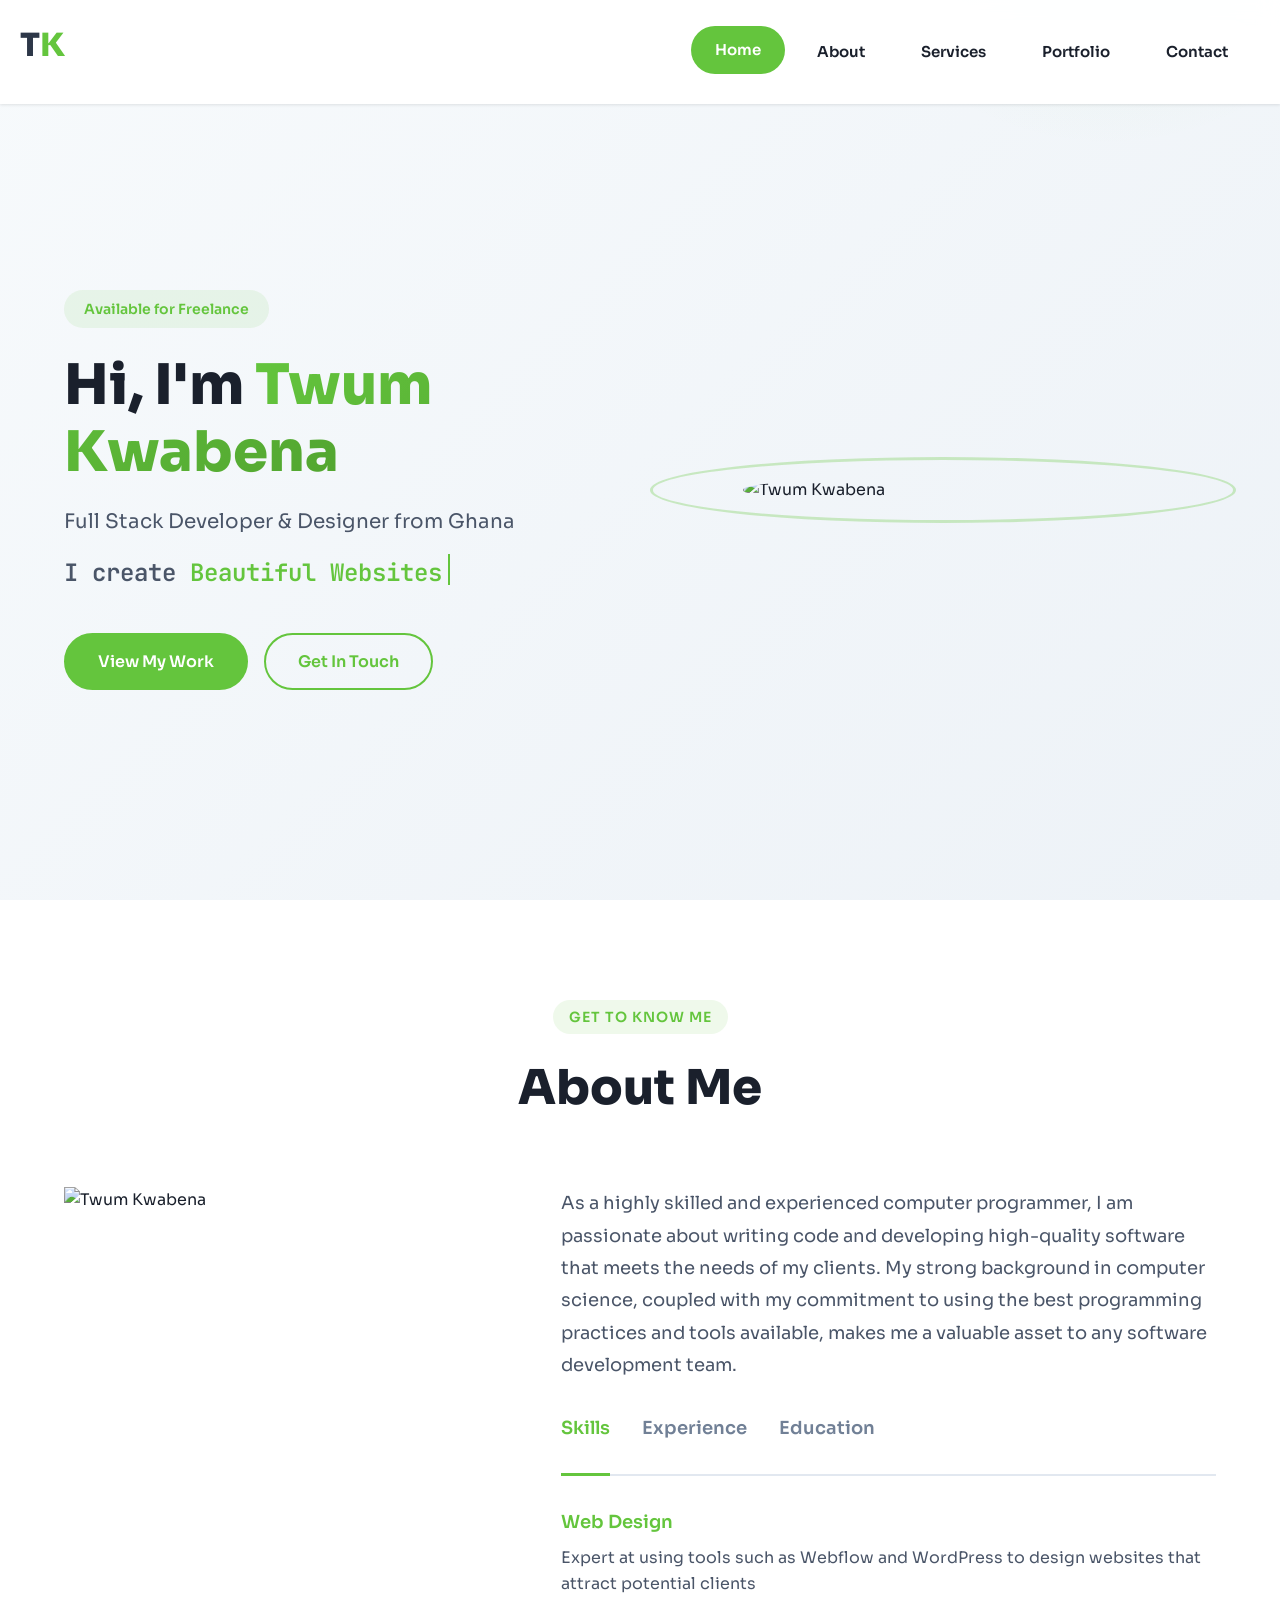
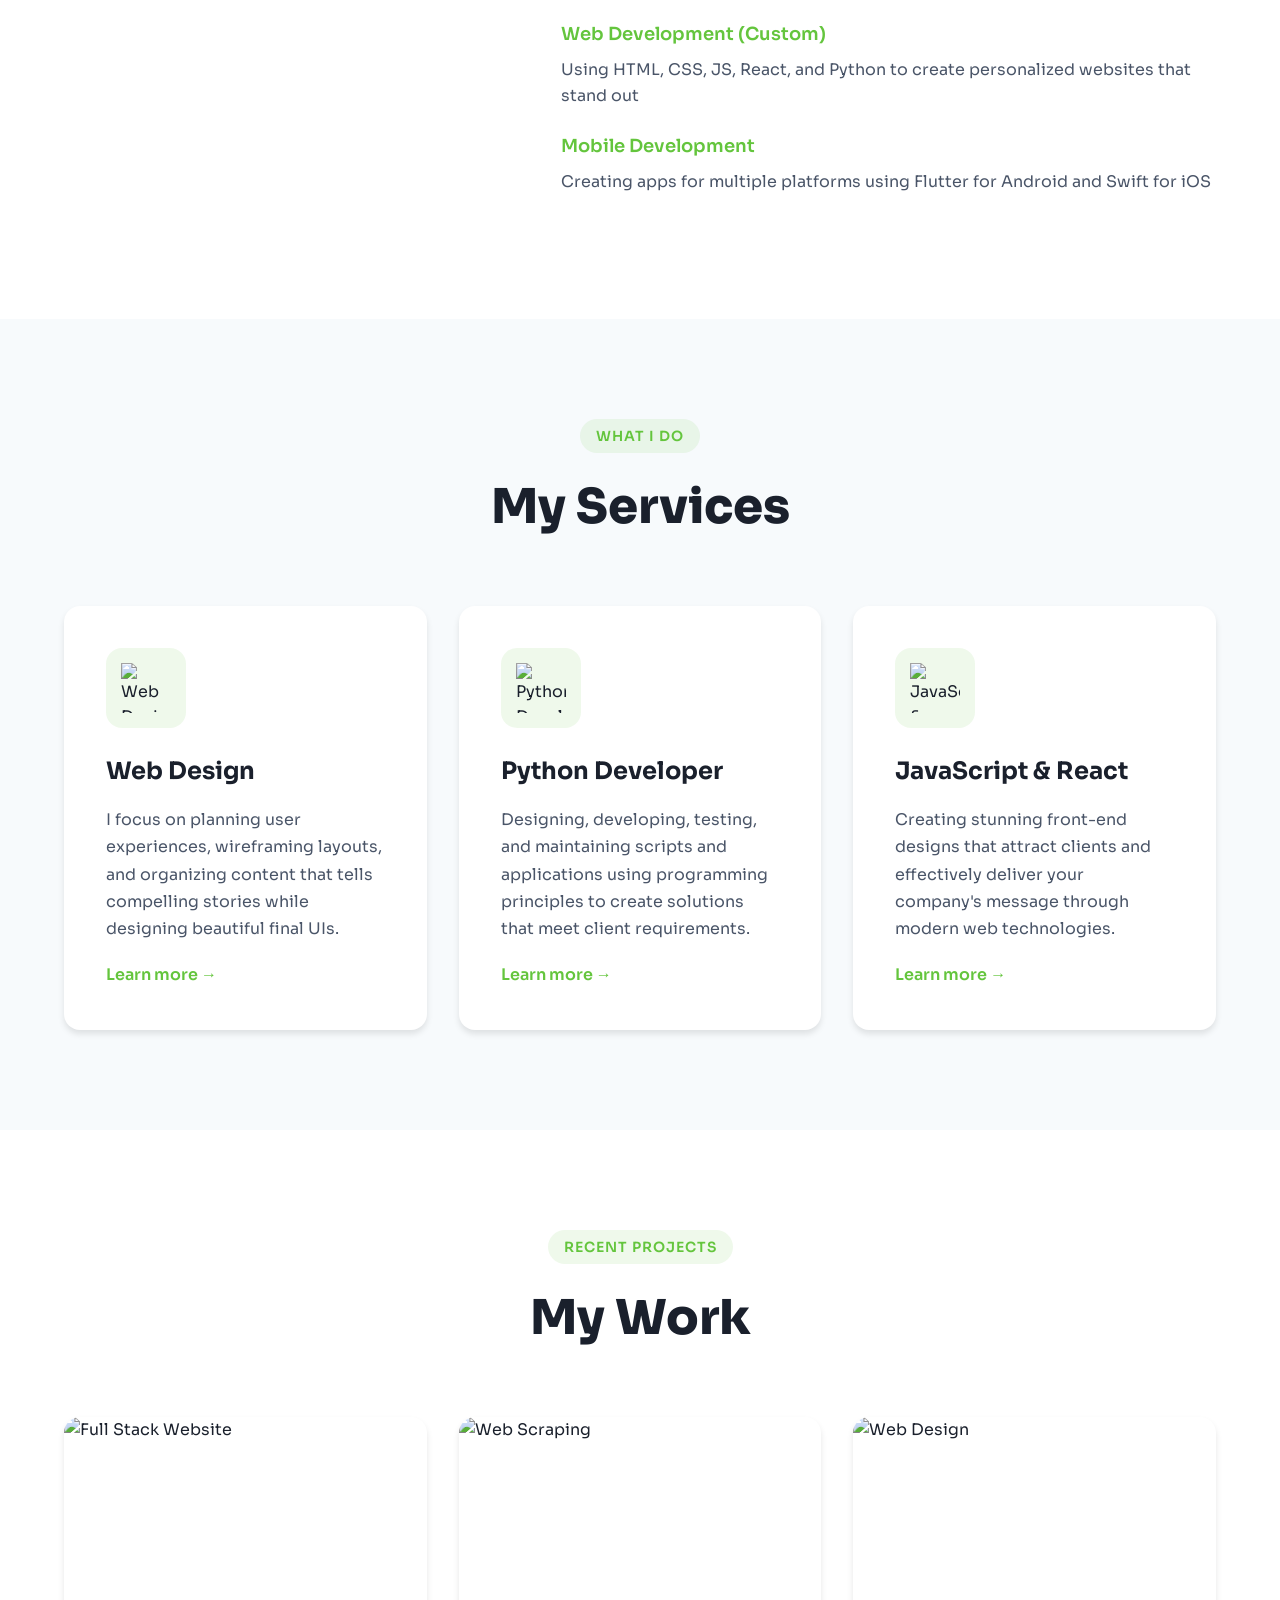
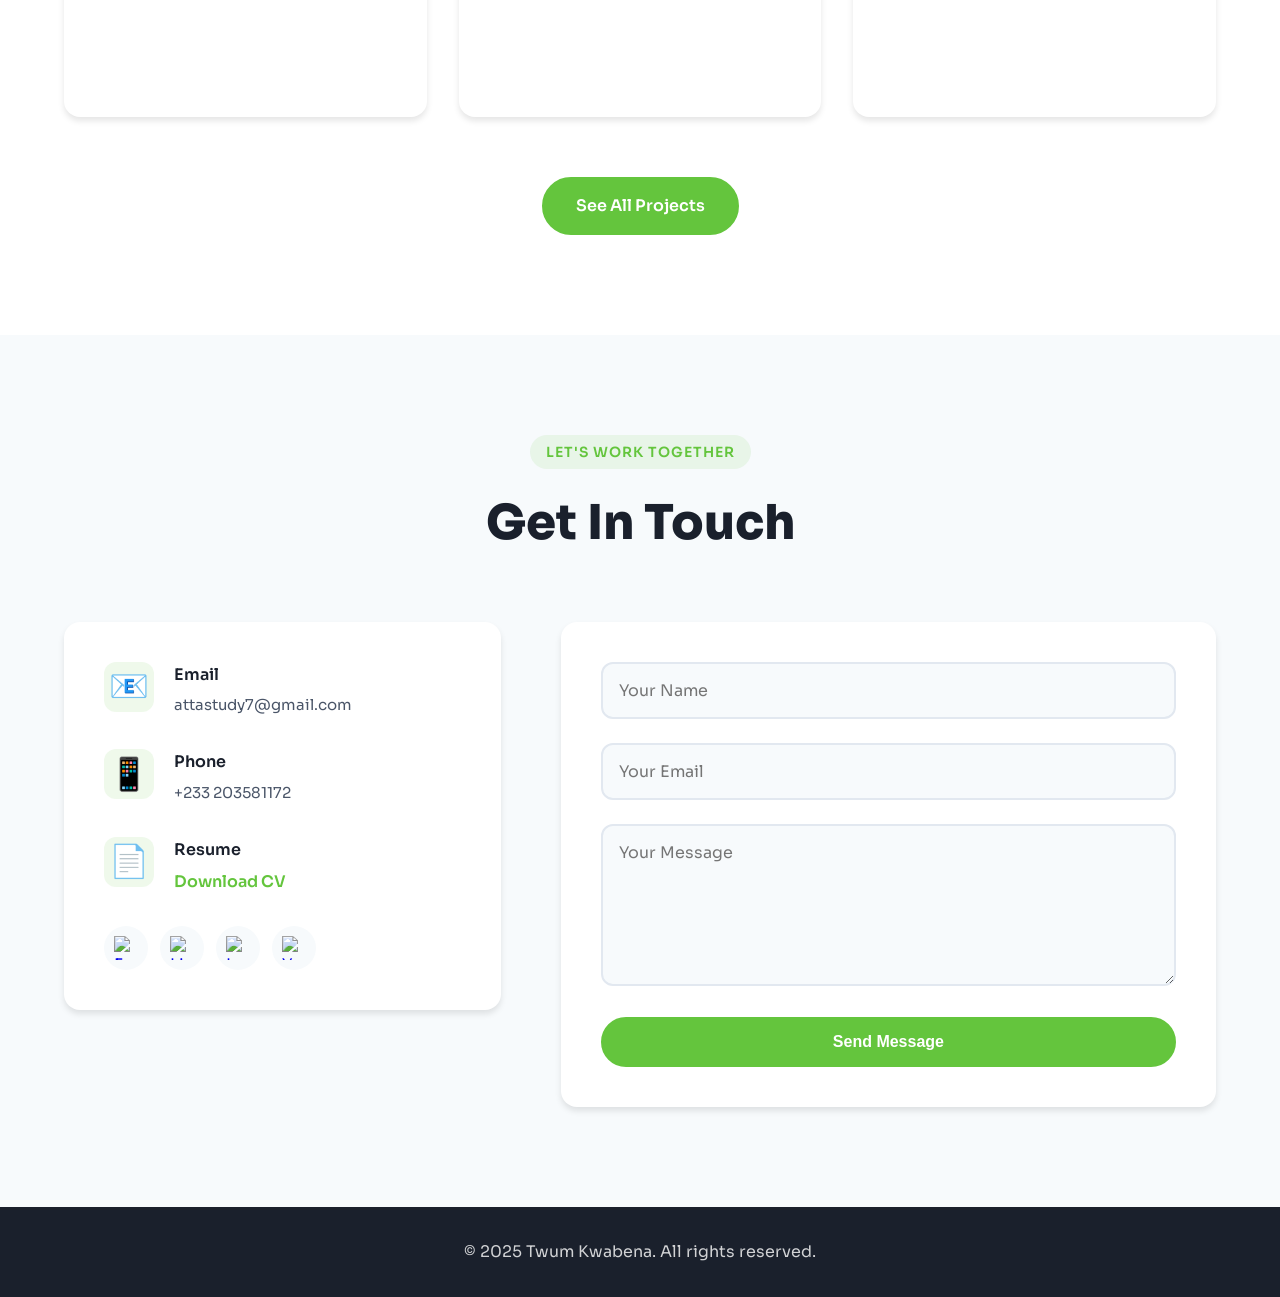
==== index.html @ b097c992 "Add files via upload" ====
<!DOCTYPE html>
<html lang="en">
<head>
    <meta charset="UTF-8">
    <meta name="viewport" content="width=device-width, initial-scale=1.0">
    <title>Twum Kwabena - Full Stack Developer & Designer</title>
    <link rel="preconnect" href="https://fonts.googleapis.com">
    <link rel="preconnect" href="https://fonts.gstatic.com" crossorigin>
    <link href="https://fonts.googleapis.com/css2?family=Sora:wght@300;400;600;700;800&family=JetBrains+Mono:wght@400;500;600&display=swap" rel="stylesheet">
    <link rel="stylesheet" href="style.css">
</head>
<body>
<!-- Navigation Overlay for Mobile -->
<div class="nav-overlay" id="navOverlay" onclick="closeNav()"></div>

<div id="header">
    <nav>
        <p class="logo">T<span>K</span></p>
        <div class="hamburger" id="hamburger" onclick="toggleNav()">
            <span></span>
            <span></span>
            <span></span>
        </div>
        <ul id="menu" class="nav-menu">
          <li><a href="#header" onclick="closeNav()">Home</a></li>
          <li><a href="#about" onclick="closeNav()">About</a></li>
          <li><a href="#services" onclick="closeNav()">Services</a></li>
          <li><a href="#portfolio" onclick="closeNav()">Portfolio</a></li>
          <li><a href="#contact" onclick="closeNav()">Contact</a></li>
        </ul>
    </nav>
    <div class="hero-container">
        <div class="header-text">
            <div class="badge">Available for Freelance</div>
            <h1 class="hero-title">
                Hi, I'm <span class="gradient-text">Twum Kwabena</span>
            </h1>
            <p class="hero-subtitle">Full Stack Developer & Designer from Ghana</p>
            <div class="typing-wrapper">
                <p class="typing-text">I create <span></span></p>
            </div>
            <div class="cta-buttons">
                <a href="#portfolio" class="btn-primary">View My Work</a>
                <a href="#contact" class="btn-secondary">Get In Touch</a>
            </div>
        </div>
        <div class="profile">
            <div class="profile-ring"></div>
            <img src="./Images/M3.png" alt="Twum Kwabena">
        </div>    
    </div>
</div>

<!-- -----About--------- -->
<div id="about">
    <div class="container">
        <div class="section-header">
            <span class="section-label">Get to know me</span>
            <h2 class="section-title">About Me</h2>
        </div>
        <div class="row">
            <div class="about-col-1">
                <div class="about-image-wrapper">
                    <img src="Images/profile-pic.png" alt="Twum Kwabena">
                    <div class="image-decoration"></div>
                </div>
            </div>
            <div class="about-col-2">
                <p class="about-description">As a highly skilled and experienced computer programmer, 
                    I am passionate about writing code and developing 
                    high-quality software that meets the needs of my clients.
                    My strong background in computer science, coupled with my commitment to using the best
                    programming practices and tools available, makes 
                    me a valuable asset to any software development team.</p>
                    
                <div class="tab-titles">
                    <p class="tab-links active-link" onclick="opentab('skills')">Skills</p>
                    <p class="tab-links" onclick="opentab('experience')">Experience</p>
                    <p class="tab-links" onclick="opentab('education')">Education</p>
                </div>
                
                <div class="tab-contents active-tab" id="skills">
                    <div class="tab-item">
                        <h4>Web Design</h4>
                        <p>Expert at using tools such as Webflow and WordPress to design websites that attract potential clients</p>
                    </div>
                    <div class="tab-item">
                        <h4>Web Development (Custom)</h4>
                        <p>Using HTML, CSS, JS, React, and Python to create personalized websites that stand out</p>
                    </div>
                    <div class="tab-item">
                        <h4>Mobile Development</h4>
                        <p>Creating apps for multiple platforms using Flutter for Android and Swift for iOS</p>
                    </div>
                </div>
                
                <div class="tab-contents" id="experience">
                    <div class="tab-item">
                        <h4>2023 - Present</h4>
                        <p>Fiverr Freelancer</p>
                    </div>
                    <div class="tab-item">
                        <h4>2023 - Present</h4>
                        <p>Freelance Mobile Developer</p>
                    </div>
                    <div class="tab-item">
                        <h4>2024 - Present</h4>
                        <p>Freelancer on Upwork</p>
                    </div>
                </div>
                
                <div class="tab-contents" id="education">
                    <div class="tab-item">
                        <h4>Senior High School</h4>
                        <p>St. Peter's Boys Snr. High</p>
                    </div>
                    <div class="tab-item">
                        <h4>Kwame Nkrumah University of Science and Technology</h4>
                        <p>BSc. Computer Science</p>
                    </div>
                </div>
            </div>
        </div>
    </div>
</div>

<!-----------Services------------------>
<div id="services">
    <div class="container">
        <div class="section-header">
            <span class="section-label">What I Do</span>
            <h2 class="section-title">My Services</h2>
        </div>
        <div class="services-grid">
            <div class="service-card">
                <div class="service-icon">
                    <img src="Images/code.png" alt="Web Design">
                </div>
                <h3>Web Design</h3>
                <p>I focus on planning user experiences, wireframing layouts, and organizing content that tells compelling stories while designing beautiful final UIs.</p>
                <a href="#contact" class="service-link">Learn more →</a>
            </div>
            <div class="service-card">
                <div class="service-icon">
                    <img src="Images/python.png" alt="Python Development">
                </div>
                <h3>Python Developer</h3>
                <p>Designing, developing, testing, and maintaining scripts and applications using programming principles to create solutions that meet client requirements.</p>
                <a href="#contact" class="service-link">Learn more →</a>
            </div>
            <div class="service-card">
                <div class="service-icon">
                    <img src="Images/js-react.png" alt="JavaScript & React">
                </div>
                <h3>JavaScript & React</h3>
                <p>Creating stunning front-end designs that attract clients and effectively deliver your company's message through modern web technologies.</p>
                <a href="#contact" class="service-link">Learn more →</a>
            </div>
        </div>
    </div>
</div>

<!----------Portfolio----------->
<div id="portfolio">
    <div class="container">
        <div class="section-header">
            <span class="section-label">Recent Projects</span>
            <h2 class="section-title">My Work</h2>
        </div>
        <div class="portfolio-grid">
            <div class="portfolio-item">
                <div class="portfolio-image">
                    <img src="Images/BUILD A FULL STACK WEBSITE.jpeg" alt="Full Stack Website">
                    <div class="portfolio-overlay">
                        <div class="overlay-content">
                            <h3>Full Stack Website Development</h3>
                            <p>Complete web solutions from frontend to backend</p>
                            <a href="https://www.fiverr.com/s/7YbppP4" class="portfolio-btn">View Project</a>
                        </div>
                    </div>
                </div>
            </div>
            <div class="portfolio-item">
                <div class="portfolio-image">
                    <img src="Images/WEB SCRAPING .jpeg" alt="Web Scraping">
                    <div class="portfolio-overlay">
                        <div class="overlay-content">
                            <h3>Web Scraping Solutions</h3>
                            <p>Automated data extraction and processing</p>
                            <a href="#contact" class="portfolio-btn">View Project</a>
                        </div>
                    </div>
                </div>
            </div>
            <div class="portfolio-item">
                <div class="portfolio-image">
                    <img src="Images/WEB DESIGN.jpeg" alt="Web Design">
                    <div class="portfolio-overlay">
                        <div class="overlay-content">
                            <h3>Modern Web Design</h3>
                            <p>Beautiful and responsive user interfaces</p>
                            <a href="https://www.fiverr.com/s/dDxkxWa" class="portfolio-btn">View Project</a>
                        </div>
                    </div>
                </div>
            </div>
        </div>
        <div class="portfolio-cta">
            <a href="https://www.fiverr.com/s/bdArk6q" class="btn-primary">See All Projects</a>
        </div>
    </div>
</div>

<!--------------contact----------------->
<div id="contact">
    <div class="container">
        <div class="section-header">
            <span class="section-label">Let's Work Together</span>
            <h2 class="section-title">Get In Touch</h2>
        </div>
        <div class="contact-wrapper">
            <div class="contact-info">
                <div class="contact-item">
                    <div class="contact-icon">📧</div>
                    <div>
                        <h4>Email</h4>
                        <p>attastudy7@gmail.com</p>
                    </div>
                </div>
                <div class="contact-item">
                    <div class="contact-icon">📱</div>
                    <div>
                        <h4>Phone</h4>
                        <p>+233 203581172</p>
                    </div>
                </div>
                <div class="contact-item">
                    <div class="contact-icon">📄</div>
                    <div>
                        <h4>Resume</h4>
                        <a href="./CV/CV.pdf" class="cv-link">Download CV</a>
                    </div>
                </div>
                <div class="social-links">
                    <a href="#" class="social-link"><img src="Images/facebook.png" alt="Facebook"></a>
                    <a href="#" class="social-link"><img src="Images/linkedin.png" alt="LinkedIn"></a>
                    <a href="#" class="social-link"><img src="Images/instagram.png" alt="Instagram"></a>
                    <a href="#" class="social-link"><img src="Images/youtube.png" alt="YouTube"></a>
                </div>
            </div>
            <div class="contact-form-wrapper">
                <form action="https://formspree.io/f/mqedeqwv" method="POST">
                    <div class="form-group">
                        <input type="text" name="Name" placeholder="Your Name" required>
                    </div>
                    <div class="form-group">
                        <input type="email" name="email" placeholder="Your Email" required>
                    </div>
                    <div class="form-group">
                        <textarea name="Message" rows="6" placeholder="Your Message" required></textarea>
                    </div>
                    <button type="submit" class="btn-primary btn-submit">Send Message</button>
                </form>
            </div>
        </div>
    </div>
</div>

<footer class="footer">
    <p>&copy; 2025 Twum Kwabena. All rights reserved.</p>
</footer>

<script src="script.js"></script>  
</body>
</html>
---- style.css ----
/* ===== CSS VARIABLES ===== */
:root {
    --primary-color: #64c53d;
    --primary-dark: #52a530;
    --primary-light: #7dd655;
    --secondary-color: #2d3748;
    --accent-color: #1a202c;
    --text-dark: #1a202c;
    --text-light: #4a5568;
    --text-lighter: #718096;
    --bg-light: #f7fafc;
    --bg-white: #ffffff;
    --border-color: #e2e8f0;
    --shadow-sm: 0 1px 3px rgba(0, 0, 0, 0.1);
    --shadow-md: 0 4px 6px rgba(0, 0, 0, 0.1);
    --shadow-lg: 0 10px 15px rgba(0, 0, 0, 0.1);
    --shadow-xl: 0 20px 25px rgba(0, 0, 0, 0.15);
    --transition: all 0.3s cubic-bezier(0.4, 0, 0.2, 1);
    --font-primary: 'Sora', sans-serif;
    --font-mono: 'JetBrains Mono', monospace;
}

/* ===== RESET & BASE STYLES ===== */
* {
    margin: 0;
    padding: 0;
    box-sizing: border-box;
}

html {
    scroll-behavior: smooth;
    font-size: 16px;
}

body {
    font-family: var(--font-primary);
    background: var(--bg-light);
    color: var(--text-dark);
    line-height: 1.6;
    overflow-x: hidden;
}

.container {
    max-width: 1200px;
    margin: 0 auto;
    padding: 0 24px;
}

/* ===== NAVIGATION ===== */
nav {
    position: fixed;
    display: flex;
    justify-content: space-between;
    top: 0;
    left: 0;
    right: 0;
    z-index: 1000;
    background: rgba(255, 255, 255, 0.95);
    backdrop-filter: blur(10px);
    box-shadow: var(--shadow-sm);
    padding: 20px ;
    transition: var(--transition);
}

nav .container {
    display: flex;
    justify-content: space-between;
    align-items: center;
    max-width: 1400px;
    padding: 15px;
}

.logo {
    font-size: 32px;
    font-weight: 800;
    color: var(--secondary-color);
    cursor: pointer;
    transition: var(--transition);
}

.logo span {
    color: var(--primary-color);
}

.logo:hover {
    transform: translateY(-2px);
}

.nav-menu {
    display: flex;
    list-style: none;
    gap: 8px;
    background: var(--bg-white);
    padding: 8px;
    border-radius: 50px;
    /* box-shadow: var(--shadow-md); */
}

.nav-menu li a {
    display: block;
    padding: 12px 24px;
    color: var(--text-dark);
    text-decoration: none;
    font-weight: 600;
    font-size: 15px;
    border-radius: 50px;
    transition: var(--transition);
    position: relative;
}

.nav-menu li a:hover,
.nav-menu li a.active {
    background: var(--primary-color);
    color: white;
    transform: translateY(-2px);
}

/* Hamburger Menu - Hidden on Desktop */
.hamburger {
    display: none;
    flex-direction: column;
    gap: 5px;
    cursor: pointer;
    z-index: 1001;
    padding: 8px;
}

.hamburger span {
    width: 28px;
    height: 3px;
    background: var(--text-dark);
    border-radius: 3px;
    transition: var(--transition);
}

.hamburger.active span:nth-child(1) {
    transform: rotate(45deg) translate(8px, 8px);
}

.hamburger.active span:nth-child(2) {
    opacity: 0;
}

.hamburger.active span:nth-child(3) {
    transform: rotate(-45deg) translate(7px, -7px);
}

/* Mobile Navigation Overlay */
.nav-overlay {
    display: none;
    position: fixed;
    top: 0;
    left: 0;
    right: 0;
    bottom: 0;
    background: rgba(0, 0, 0, 0.5);
    z-index: 998;
    opacity: 0;
    transition: opacity 0.3s ease;
}

.nav-overlay.active {
    display: block;
    opacity: 1;
}

/* ===== HERO SECTION ===== */
#header {
    min-height: 100vh;
    display: flex;
    align-items: center;
    padding-top: 80px;
    background: linear-gradient(135deg, #f7fafc 0%, #edf2f7 100%);
    position: relative;
    overflow: hidden;
}

#header::before {
    content: '';
    position: absolute;
    top: -50%;
    right: -10%;
    width: 600px;
    height: 600px;
    background: radial-gradient(circle, rgba(100, 197, 61, 0.1) 0%, transparent 70%);
    border-radius: 50%;
    animation: float 20s infinite ease-in-out;
}

@keyframes float {
    0%, 100% { transform: translateY(0) rotate(0deg); }
    50% { transform: translateY(-30px) rotate(180deg); }
}

.hero-container {
    display: grid;
    grid-template-columns: 1fr 1fr;
    gap: 60px;
    align-items: center;
    max-width: 1200px;
    margin: 0 auto;
    padding: 60px 24px;
}

.header-text {
    animation: fadeInUp 1s ease-out;
}

@keyframes fadeInUp {
    from {
        opacity: 0;
        transform: translateY(30px);
    }
    to {
        opacity: 1;
        transform: translateY(0);
    }
}

.badge {
    display: inline-block;
    padding: 8px 20px;
    background: rgba(100, 197, 61, 0.1);
    color: var(--primary-color);
    border-radius: 50px;
    font-size: 14px;
    font-weight: 600;
    margin-bottom: 24px;
    animation: fadeInUp 1s ease-out 0.2s backwards;
}

.hero-title {
    font-size: 56px;
    font-weight: 800;
    line-height: 1.2;
    margin-bottom: 20px;
    color: var(--text-dark);
    animation: fadeInUp 1s ease-out 0.3s backwards;
}

.gradient-text {
    background: linear-gradient(135deg, var(--primary-color) 0%, var(--primary-dark) 100%);
    -webkit-background-clip: text;
    -webkit-text-fill-color: transparent;
    background-clip: text;
}

.hero-subtitle {
    font-size: 20px;
    color: var(--text-light);
    margin-bottom: 16px;
    animation: fadeInUp 1s ease-out 0.4s backwards;
}

.typing-wrapper {
    margin-bottom: 40px;
    animation: fadeInUp 1s ease-out 0.5s backwards;
}

.typing-text {
    font-size: 24px;
    font-weight: 600;
    color: var(--text-light);
    font-family: var(--font-mono);
}

.typing-text span {
    position: relative;
}

.typing-text span::before {
    content: "Beautiful Websites";
    color: var(--primary-color);
    animation: typing 8s infinite;
}

.typing-text span::after {
    content: '';
    position: absolute;
    right: -8px;
    width: 2px;
    height: 100%;
    background: var(--primary-color);
    animation: blink 0.7s infinite;
}

@keyframes typing {
    0%, 30% { content: "Beautiful Websites"; }
    35%, 65% { content: "Powerful Applications"; }
    70%, 100% { content: "Digital Solutions"; }
}

@keyframes blink {
    0%, 49% { opacity: 1; }
    50%, 100% { opacity: 0; }
}

.cta-buttons {
    display: flex;
    gap: 16px;
    flex-wrap: wrap;
    animation: fadeInUp 1s ease-out 0.6s backwards;
}

.btn-primary, .btn-secondary {
    padding: 14px 32px;
    font-size: 16px;
    font-weight: 600;
    text-decoration: none;
    border-radius: 50px;
    transition: var(--transition);
    display: inline-block;
    border: 2px solid var(--primary-color);
}

.btn-primary {
    background: var(--primary-color);
    color: white;
}

.btn-primary:hover {
    background: var(--primary-dark);
    transform: translateY(-2px);
    box-shadow: 0 10px 20px rgba(100, 197, 61, 0.3);
}

.btn-secondary {
    background: transparent;
    color: var(--primary-color);
}

.btn-secondary:hover {
    background: var(--primary-color);
    color: white;
    transform: translateY(-2px);
}

/* Profile Image */
.profile {
    position: relative;
    animation: fadeInRight 1s ease-out 0.4s backwards;
}

@keyframes fadeInRight {
    from {
        opacity: 0;
        transform: translateX(30px);
    }
    to {
        opacity: 1;
        transform: translateX(0);
    }
}

.profile-ring {
    position: absolute;
    top: -20px;
    left: -20px;
    right: -20px;
    bottom: -20px;
    border: 3px solid var(--primary-color);
    border-radius: 50%;
    animation: rotate 20s linear infinite;
    opacity: 0.3;
}

@keyframes rotate {
    from { transform: rotate(0deg); }
    to { transform: rotate(360deg); }
}

.profile img {
    width: 100%;
    max-width: 400px;
    height: auto;
    border-radius: 50%;
    display: block;
    margin: 0 auto;
}

/* ===== SECTION STYLING ===== */
section, #about, #services, #portfolio, #contact {
    padding: 100px 0;
}

.section-header {
    text-align: center;
    margin-bottom: 60px;
}

.section-label {
    display: inline-block;
    padding: 6px 16px;
    background: rgba(100, 197, 61, 0.1);
    color: var(--primary-color);
    border-radius: 50px;
    font-size: 14px;
    font-weight: 600;
    margin-bottom: 16px;
    text-transform: uppercase;
    letter-spacing: 1px;
}

.section-title {
    font-size: 48px;
    font-weight: 800;
    color: var(--text-dark);
    margin-bottom: 20px;
}

/* ===== ABOUT SECTION ===== */
#about {
    background: var(--bg-white);
}

.row {
    display: grid;
    grid-template-columns: 1fr 1.5fr;
    gap: 60px;
    align-items: start;
}

.about-image-wrapper {
    position: relative;
}

.about-image-wrapper img {
    width: 100%;
    border-radius: 0px;
    /* box-shadow: var(--shadow-lg); */
}

.image-decoration {
    position: absolute;
    top: -15px;
    left: -15px;
    right: 15px;
    bottom: 15px;
    border: 3px solid var(--primary-color);
    border-radius: 16px;
    z-index: -1;
}

.about-description {
    font-size: 18px;
    line-height: 1.8;
    color: var(--text-light);
    margin-bottom: 32px;
}

.tab-titles {
    display: flex;
    gap: 32px;
    margin-bottom: 32px;
    border-bottom: 2px solid var(--border-color);
    padding-bottom: 16px;
}

.tab-links {
    font-size: 18px;
    font-weight: 600;
    color: var(--text-lighter);
    cursor: pointer;
    position: relative;
    transition: var(--transition);
    padding-bottom: 16px;
}

.tab-links::after {
    content: '';
    position: absolute;
    bottom: -18px;
    left: 0;
    width: 0;
    height: 3px;
    background: var(--primary-color);
    transition: var(--transition);
}

.tab-links.active-link {
    color: var(--primary-color);
}

.tab-links.active-link::after {
    width: 100%;
}

.tab-links:hover {
    color: var(--primary-color);
}

.tab-contents {
    display: none;
}

.tab-contents.active-tab {
    display: block;
    animation: fadeIn 0.5s ease-out;
}

@keyframes fadeIn {
    from { opacity: 0; transform: translateY(10px); }
    to { opacity: 1; transform: translateY(0); }
}

.tab-item {
    margin-bottom: 24px;
}

.tab-item h4 {
    font-size: 18px;
    color: var(--primary-color);
    margin-bottom: 8px;
    font-weight: 600;
}

.tab-item p {
    color: var(--text-light);
    line-height: 1.6;
}

/* ===== SERVICES SECTION ===== */
#services {
    background: var(--bg-light);
}

.services-grid {
    display: grid;
    grid-template-columns: repeat(auto-fit, minmax(300px, 1fr));
    gap: 32px;
}

.service-card {
    background: var(--bg-white);
    padding: 40px;
    border-radius: 16px;
    box-shadow: var(--shadow-md);
    transition: var(--transition);
    border: 2px solid transparent;
}

.service-card:hover {
    transform: translateY(-8px);
    box-shadow: var(--shadow-xl);
    border-color: var(--primary-color);
}

.service-icon {
    width: 80px;
    height: 80px;
    margin-bottom: 24px;
    background: rgba(100, 197, 61, 0.1);
    border-radius: 16px;
    display: flex;
    align-items: center;
    justify-content: center;
}

.service-icon img {
    width: 50px;
    height: 50px;
    object-fit: contain;
}

.service-card h3 {
    font-size: 24px;
    font-weight: 700;
    color: var(--text-dark);
    margin-bottom: 16px;
}

.service-card p {
    color: var(--text-light);
    line-height: 1.7;
    margin-bottom: 20px;
}

.service-link {
    color: var(--primary-color);
    font-weight: 600;
    text-decoration: none;
    transition: var(--transition);
    display: inline-flex;
    align-items: center;
    gap: 8px;
}

.service-link:hover {
    gap: 12px;
}

/* ===== PORTFOLIO SECTION ===== */
#portfolio {
    background: var(--bg-white);
}

.portfolio-grid {
    display: grid;
    grid-template-columns: repeat(auto-fit, minmax(350px, 1fr));
    gap: 32px;
    margin-bottom: 60px;
}

.portfolio-item {
    border-radius: 16px;
    overflow: hidden;
    box-shadow: var(--shadow-md);
    transition: var(--transition);
}

.portfolio-item:hover {
    transform: translateY(-8px);
    box-shadow: var(--shadow-xl);
}

.portfolio-image {
    position: relative;
    overflow: hidden;
}

.portfolio-image img {
    width: 100%;
    height: 300px;
    object-fit: cover;
    display: block;
    transition: var(--transition);
}

.portfolio-item:hover .portfolio-image img {
    transform: scale(1.1);
}

.portfolio-overlay {
    position: absolute;
    top: 0;
    left: 0;
    right: 0;
    bottom: 0;
    background: linear-gradient(135deg, rgba(100, 197, 61, 0.95) 0%, rgba(82, 165, 48, 0.95) 100%);
    display: flex;
    align-items: center;
    justify-content: center;
    opacity: 0;
    transition: var(--transition);
}

.portfolio-item:hover .portfolio-overlay {
    opacity: 1;
}

.overlay-content {
    text-align: center;
    padding: 32px;
    color: white;
    transform: translateY(20px);
    transition: var(--transition);
}

.overlay-content {
    transform: translateY(0);
}

.overlay-content h3 {
    font-size: 24px;
    margin-bottom: 12px;
}

.overlay-content p {
    margin-bottom: 20px;
    opacity: 0.9;
}

.portfolio-btn {
    display: inline-block;
    padding: 12px 28px;
    background: white;
    color: var(--primary-color);
    text-decoration: none;
    border-radius: 50px;
    font-weight: 600;
    transition: var(--transition);
}

.portfolio-btn:hover {
    background: var(--text-dark);
    color: white;
    transform: scale(1.05);
}

.portfolio-cta {
    text-align: center;
}

/* ===== CONTACT SECTION ===== */
#contact {
    background: var(--bg-light);
}

.contact-wrapper {
    display: grid;
    grid-template-columns: 1fr 1.5fr;
    gap: 60px;
}

.contact-info {
    background: var(--bg-white);
    padding: 40px;
    border-radius: 16px;
    box-shadow: var(--shadow-md);
    height: fit-content;
}

.contact-item {
    display: flex;
    gap: 20px;
    margin-bottom: 32px;
    align-items: flex-start;
}

.contact-icon {
    font-size: 32px;
    width: 50px;
    height: 50px;
    display: flex;
    align-items: center;
    justify-content: center;
    background: rgba(100, 197, 61, 0.1);
    border-radius: 12px;
}

.contact-item h4 {
    font-size: 16px;
    color: var(--text-dark);
    margin-bottom: 6px;
    font-weight: 600;
}

.contact-item p {
    color: var(--text-light);
    font-size: 15px;
}

.cv-link {
    color: var(--primary-color);
    text-decoration: none;
    font-weight: 600;
    transition: var(--transition);
}

.cv-link:hover {
    color: var(--primary-dark);
}

.social-links {
    display: flex;
    gap: 12px;
    margin-top: 32px;
}

.social-link {
    width: 44px;
    height: 44px;
    display: flex;
    align-items: center;
    justify-content: center;
    background: var(--bg-light);
    border-radius: 50%;
    transition: var(--transition);
}

.social-link img {
    width: 24px;
    height: 24px;
}

.social-link:hover {
    background: var(--primary-color);
    transform: translateY(-4px);
}

.contact-form-wrapper {
    background: var(--bg-white);
    padding: 40px;
    border-radius: 16px;
    box-shadow: var(--shadow-md);
}

.form-group {
    margin-bottom: 24px;
}

.form-group input,
.form-group textarea {
    width: 100%;
    padding: 16px;
    border: 2px solid var(--border-color);
    border-radius: 12px;
    font-size: 16px;
    font-family: var(--font-primary);
    transition: var(--transition);
    background: var(--bg-light);
}

.form-group input:focus,
.form-group textarea:focus {
    outline: none;
    border-color: var(--primary-color);
    background: white;
}

.form-group textarea {
    resize: vertical;
    min-height: 150px;
}

.btn-submit {
    width: 100%;
}

/* ===== FOOTER ===== */
.footer {
    background: var(--text-dark);
    color: white;
    text-align: center;
    padding: 32px 24px;
}

.footer p {
    margin: 0;
    opacity: 0.8;
}

/* ===== RESPONSIVE DESIGN - TABLET (max-width: 900px) ===== */
@media (max-width: 900px) {
    .hero-container {
        grid-template-columns: 1fr;
        text-align: center;
    }

    .hero-title {
        font-size: 42px;
    }

    .profile {
        order: -1;
        max-width: 300px;
        margin: 0 auto;
    }

    .cta-buttons {
        justify-content: center;
    }

    .row {
        grid-template-columns: 1fr;
    }

    .section-title {
        font-size: 36px;
    }

    .services-grid {
        grid-template-columns: 1fr;
    }

    .portfolio-grid {
        grid-template-columns: 1fr;
    }

    .contact-wrapper {
        grid-template-columns: 1fr;
    }
}

/* ===== RESPONSIVE DESIGN - MOBILE (max-width: 500px) ===== */
@media (max-width: 500px) {
    /* Show Hamburger Menu */
    .hamburger {
        display: flex;
    }

    /* Hide Navigation Menu by Default on Mobile */
    .nav-menu {
        position: fixed;
        top: 0;
        right: -100%;
        height: 100vh;
        width: 280px;
        flex-direction: column;
        background: var(--bg-white);
        padding: 100px 24px 24px;
        box-shadow: var(--shadow-xl);
        transition: right 0.4s cubic-bezier(0.68, -0.55, 0.265, 1.55);
        z-index: 999;
        gap: 0;
    }

    .nav-menu.active {
        right: 0;
    }

    .nav-menu li {
        width: 100%;
        margin: 0;
    }

    .nav-menu li a {
        width: 100%;
        padding: 16px 20px;
        border-radius: 12px;
        margin-bottom: 8px;
    }

    /* Hero Section Mobile */
    #header {
        min-height: auto;
        padding-top: 80px;
        padding-bottom: 40px;
    }

    .hero-container {
        padding: 40px 24px;
        gap: 32px;
    }

    .hero-title {
        font-size: 32px;
    }

    .hero-subtitle {
        font-size: 16px;
    }

    .typing-text {
        font-size: 18px;
    }

    .profile {
        max-width: 250px;
    }

    .cta-buttons {
        flex-direction: column;
        width: 100%;
    }

    .btn-primary, .btn-secondary {
        width: 100%;
        text-align: center;
    }

    /* Sections Mobile */
    section, #about, #services, #portfolio, #contact {
        padding: 60px 0;
    }

    .section-title {
        font-size: 28px;
    }

    .section-label {
        font-size: 12px;
    }

    /* About Section Mobile */
    .about-description {
        font-size: 16px;
    }

    .tab-titles {
        gap: 16px;
        flex-wrap: wrap;
    }

    .tab-links {
        font-size: 16px;
    }

    .tab-item h4 {
        font-size: 16px;
    }

    .tab-item p {
        font-size: 14px;
    }

    /* Services Mobile */
    .services-grid {
        grid-template-columns: 1fr;
        gap: 20px;
    }

    .service-card {
        padding: 28px;
    }

    .service-card h3 {
        font-size: 20px;
    }

    .service-icon {
        width: 64px;
        height: 64px;
    }

    .service-icon img {
        width: 40px;
        height: 40px;
    }

    /* Portfolio Mobile */
    .portfolio-grid {
        grid-template-columns: 1fr;
        gap: 24px;
    }

    .portfolio-image img {
        height: 220px;
    }

    .overlay-content h3 {
        font-size: 20px;
    }

    .overlay-content p {
        font-size: 14px;
    }

    /* Contact Mobile */
    .contact-wrapper {
        grid-template-columns: 1fr;
        gap: 32px;
    }

    .contact-info {
        padding: 28px;
    }

    .contact-form-wrapper {
        padding: 28px;
    }

    .contact-item {
        margin-bottom: 24px;
    }

    .form-group input,
    .form-group textarea {
        padding: 14px;
        font-size: 15px;
    }

    /* Footer */
    .footer {
        padding: 24px;
        font-size: 14px;
    }
}

/* ===== EXTRA SMALL DEVICES (max-width: 375px) ===== */
@media (max-width: 375px) {
    .hero-title {
        font-size: 28px;
    }

    .typing-text {
        font-size: 16px;
    }

    .section-title {
        font-size: 24px;
    }

    .profile {
        max-width: 200px;
    }

    .nav-menu {
        width: 240px;
    }
}
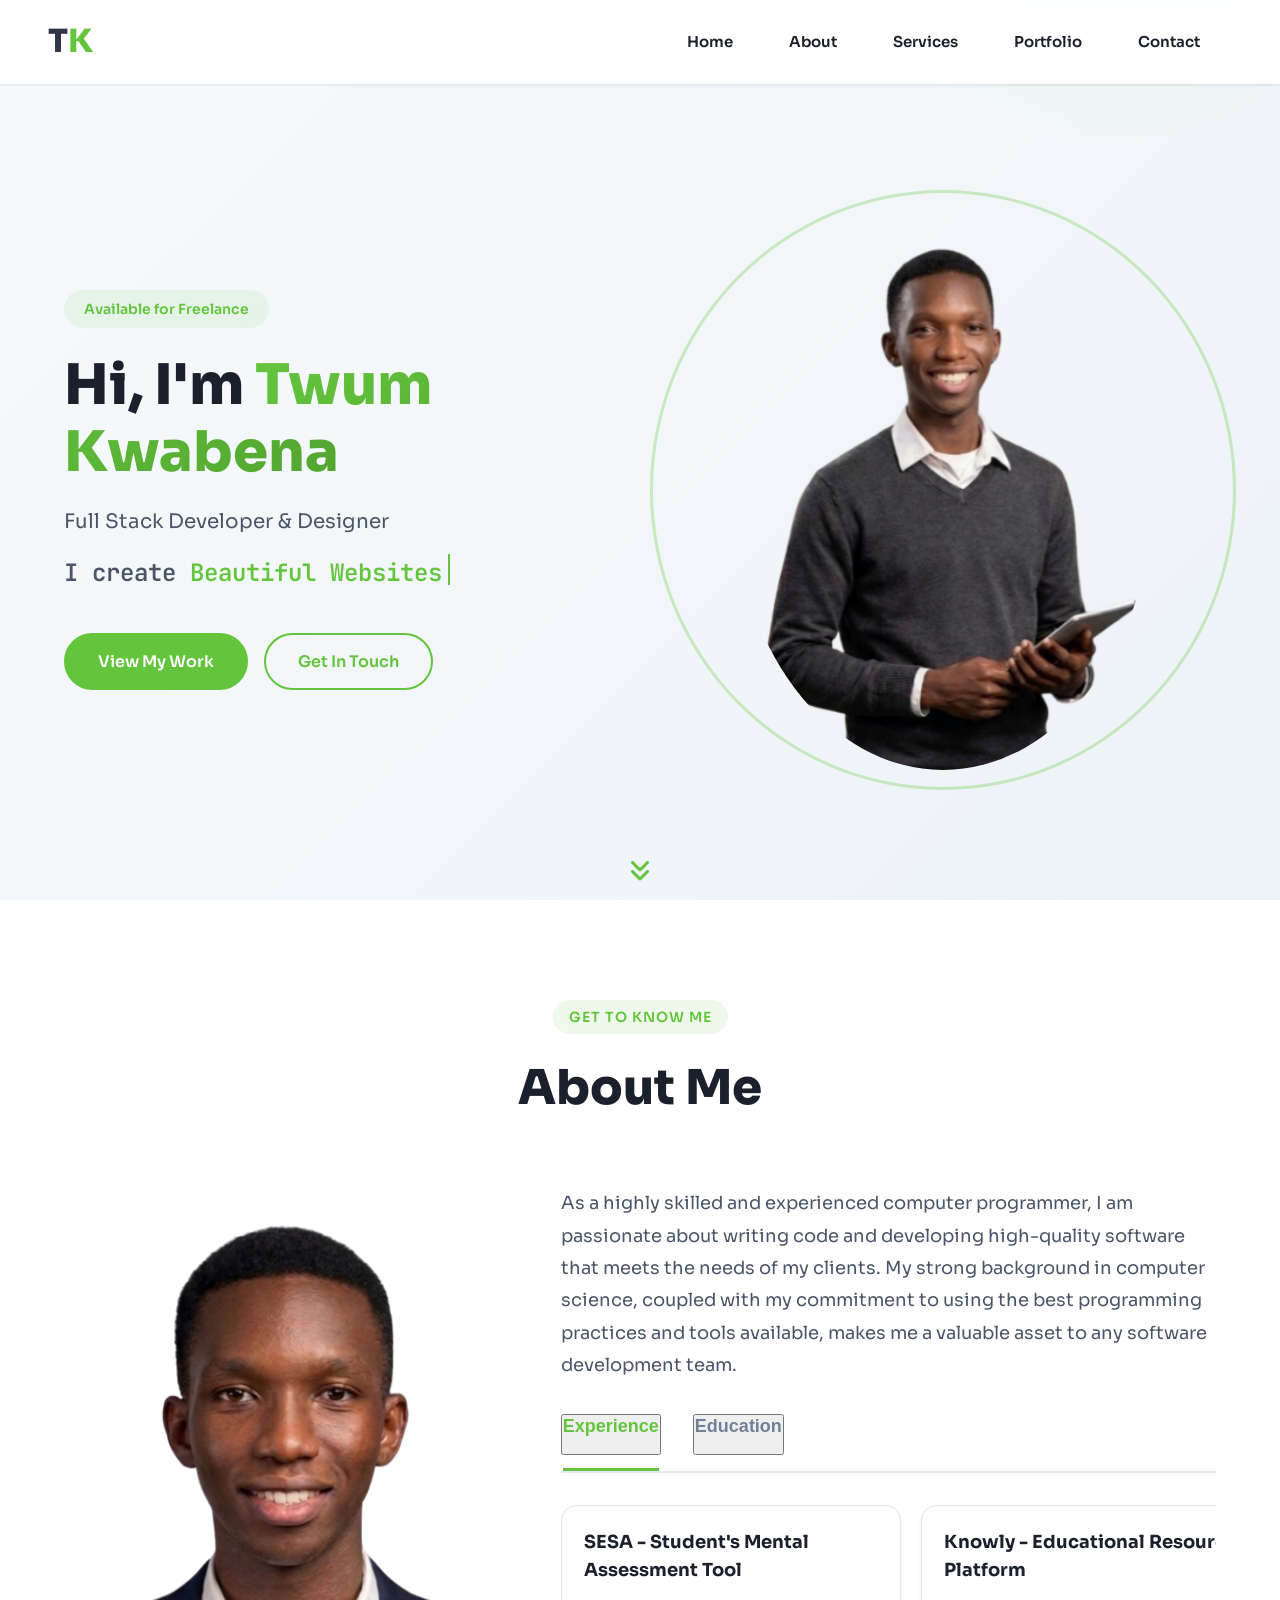
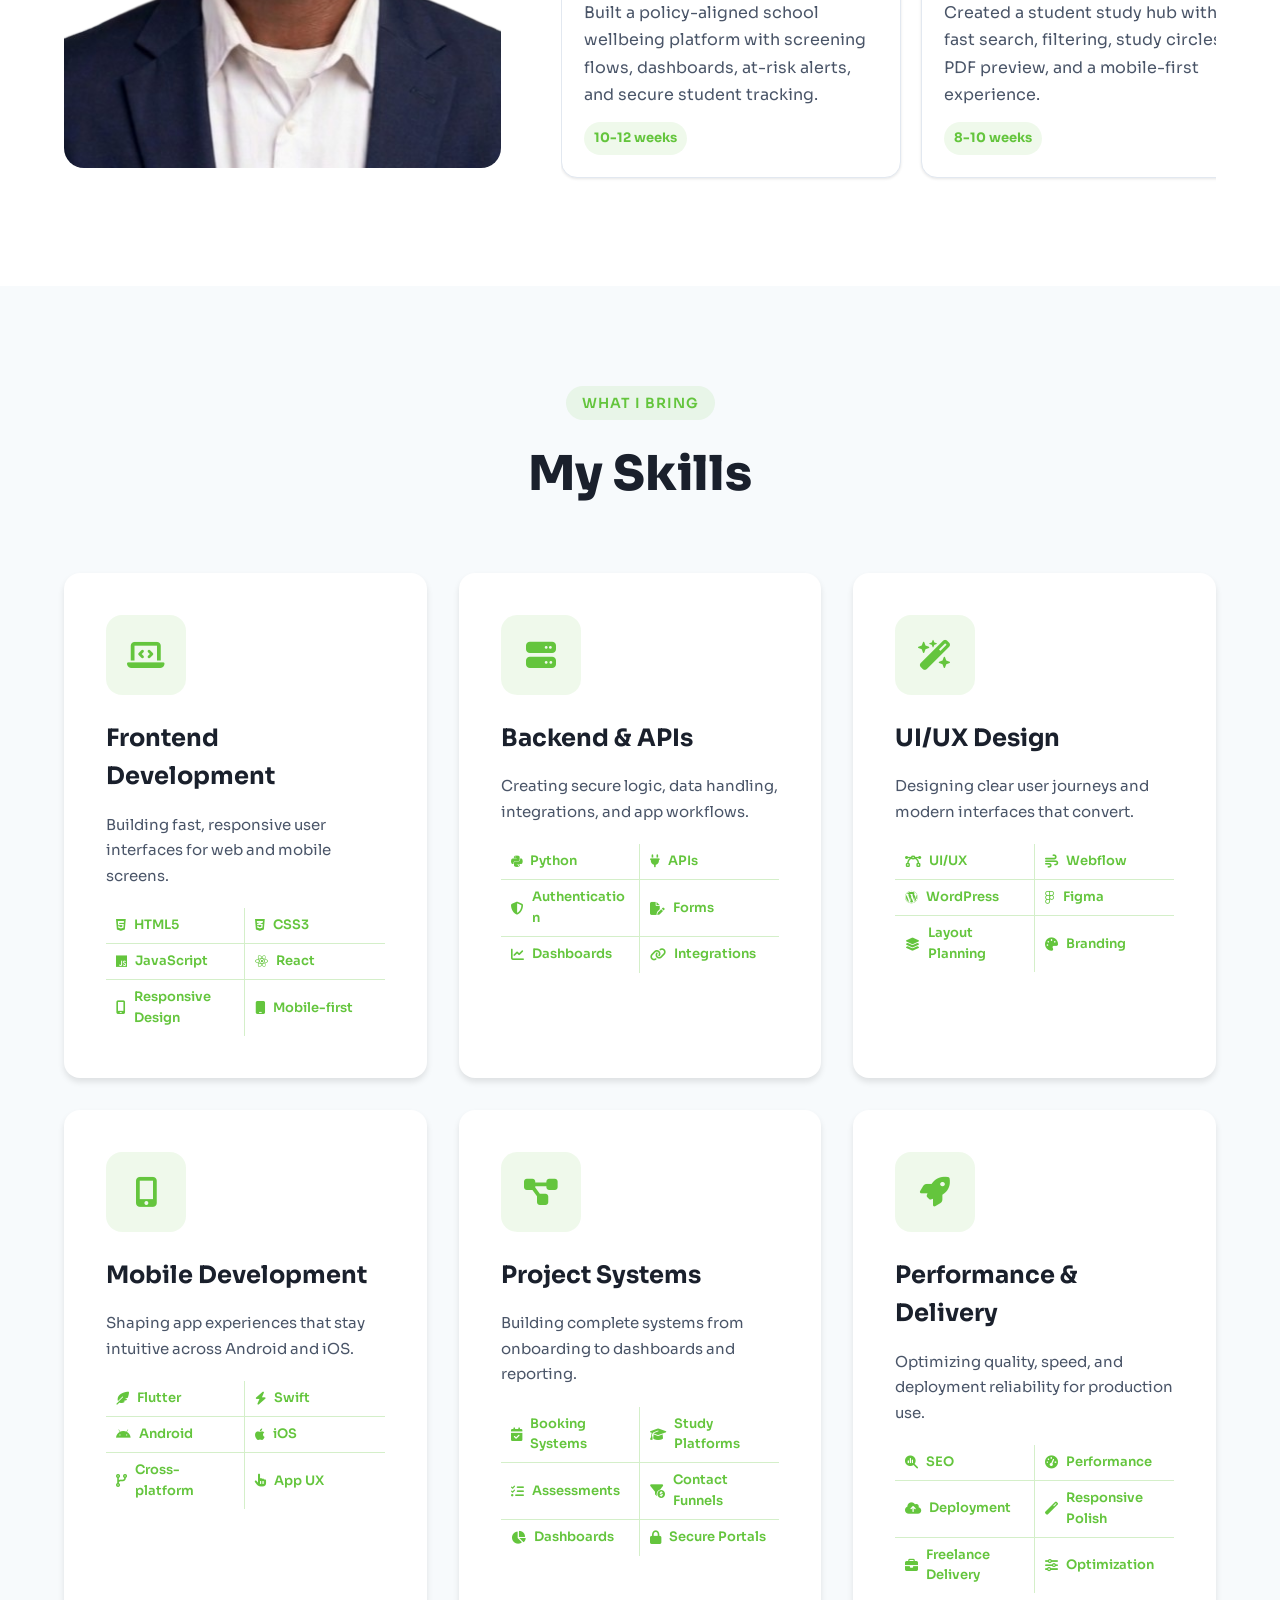
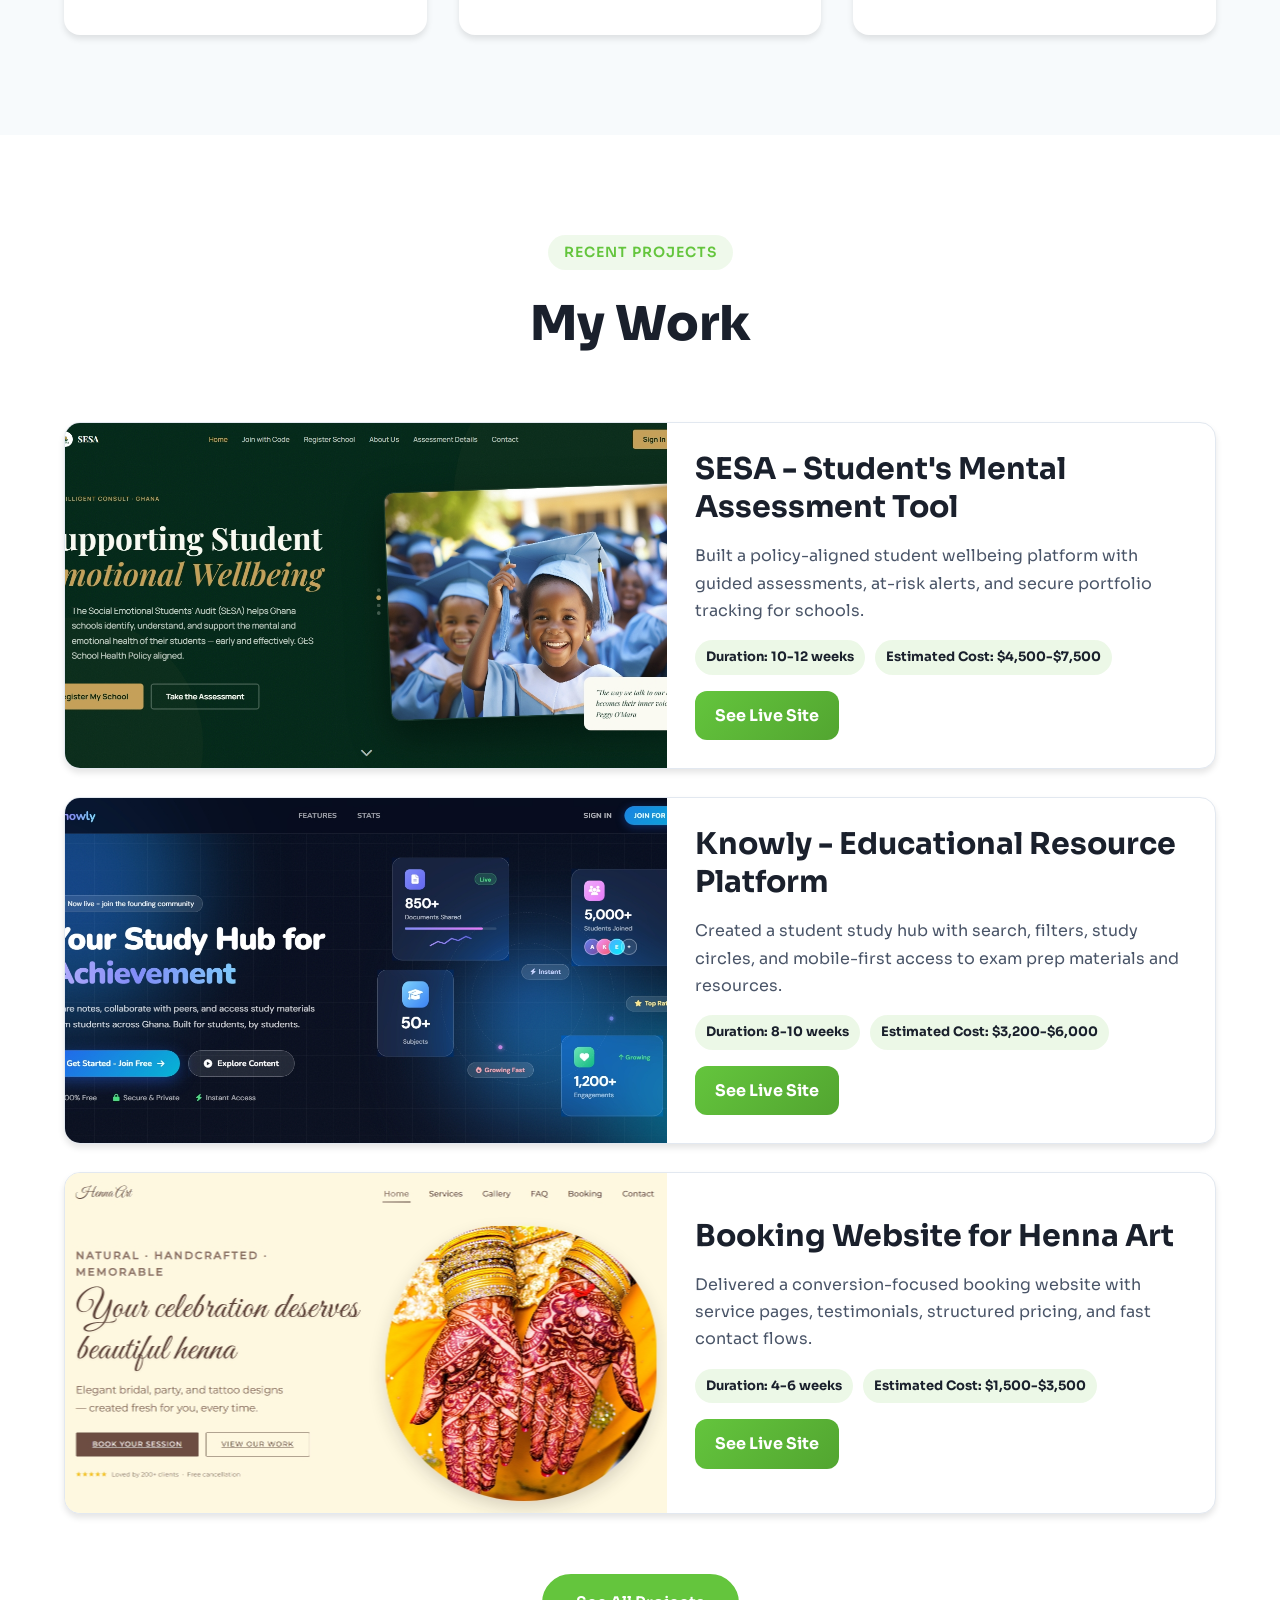
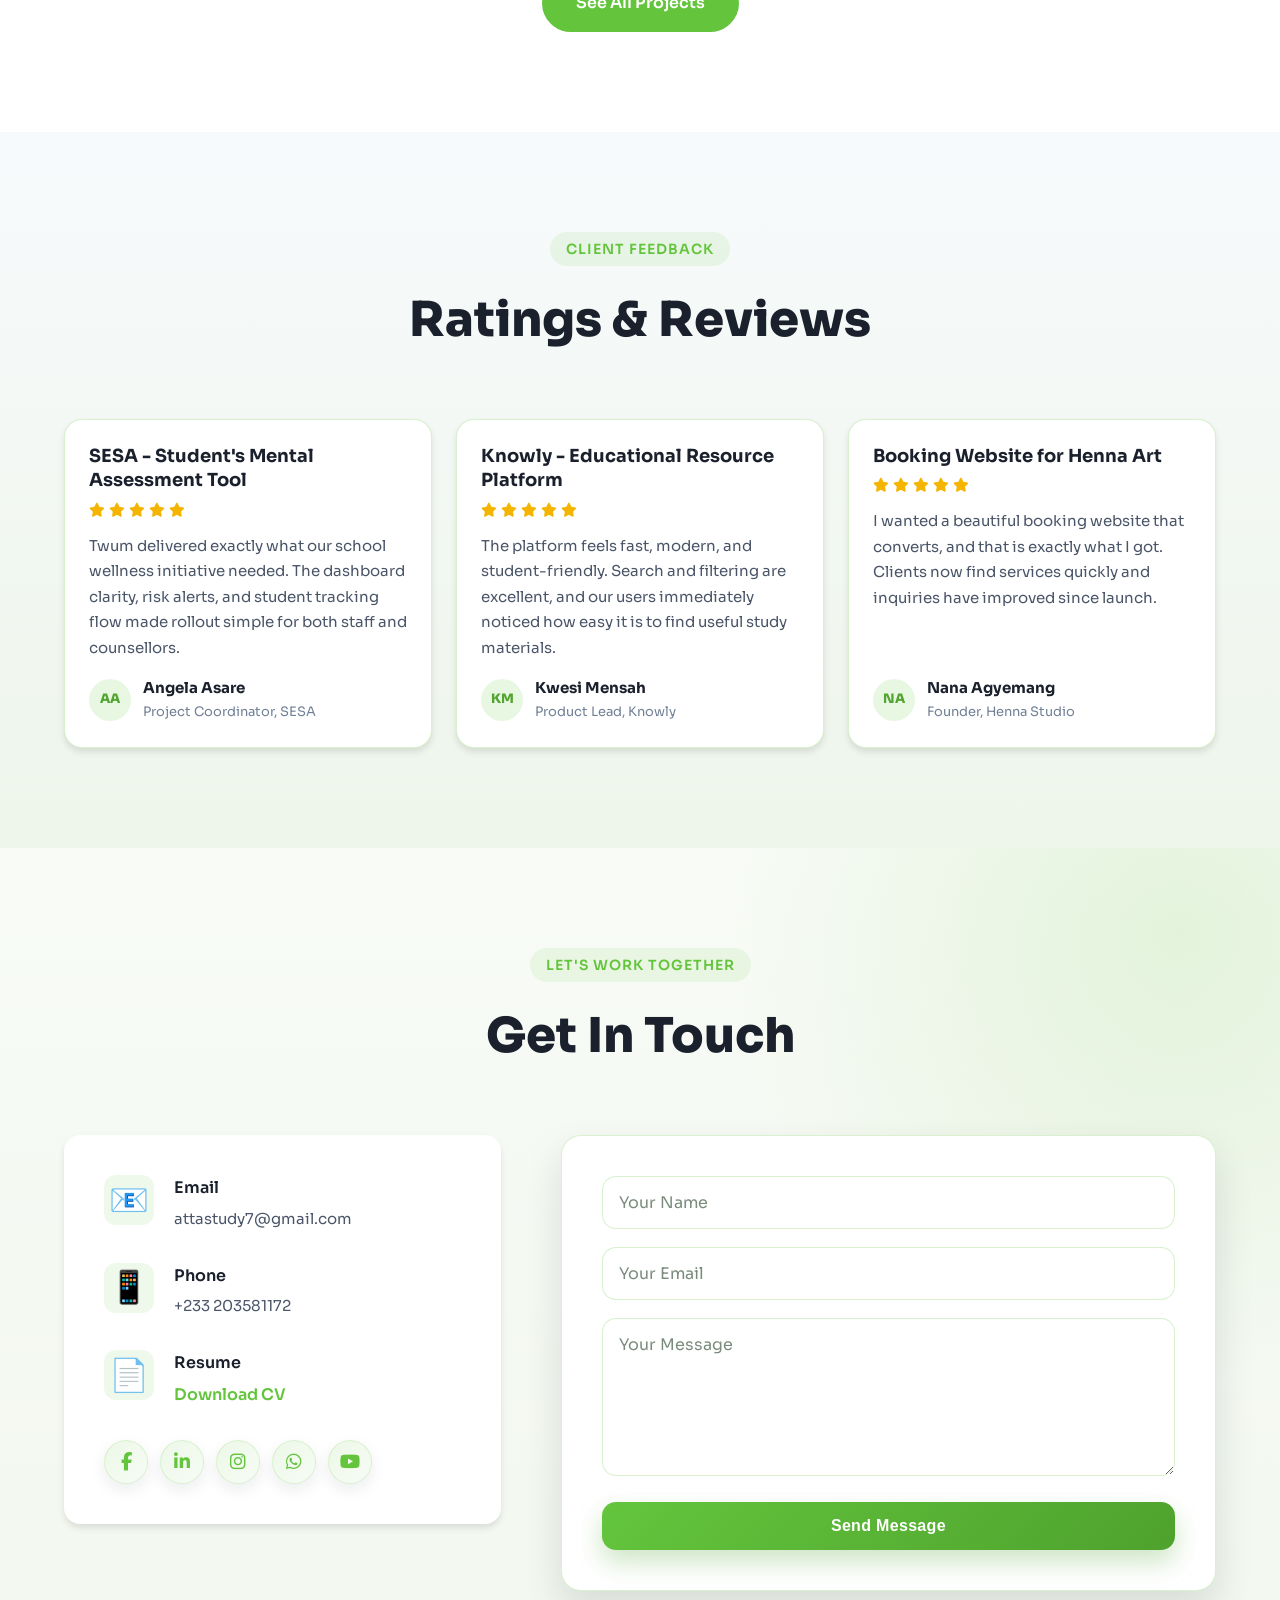
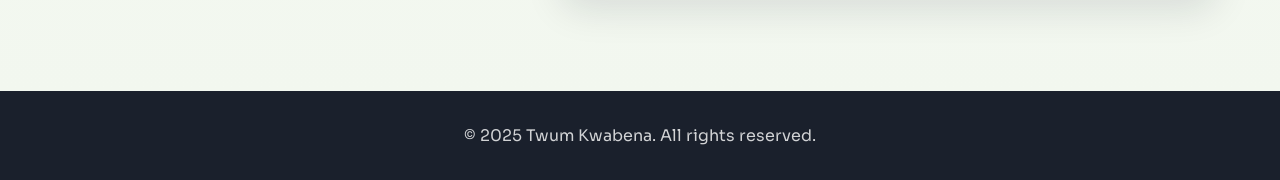
==== commit 6e7faa86: "Update repository with current portfolio codebase" ====
--- a/index.html
+++ b/index.html
@@ -7,6 +7,7 @@
     <link rel="preconnect" href="https://fonts.googleapis.com">
     <link rel="preconnect" href="https://fonts.gstatic.com" crossorigin>
     <link href="https://fonts.googleapis.com/css2?family=Sora:wght@300;400;600;700;800&family=JetBrains+Mono:wght@400;500;600&display=swap" rel="stylesheet">
+    <link rel="stylesheet" href="https://cdnjs.cloudflare.com/ajax/libs/font-awesome/6.5.2/css/all.min.css" crossorigin="anonymous" referrerpolicy="no-referrer">
     <link rel="stylesheet" href="style.css">
 </head>
 <body>
@@ -16,17 +17,18 @@
 <div id="header">
     <nav>
         <p class="logo">T<span>K</span></p>
-        <div class="hamburger" id="hamburger" onclick="toggleNav()">
+        <button class="hamburger" id="hamburger" onclick="toggleNav()" aria-label="Toggle navigation menu">
             <span></span>
             <span></span>
             <span></span>
-        </div>
+        </button>
         <ul id="menu" class="nav-menu">
           <li><a href="#header" onclick="closeNav()">Home</a></li>
           <li><a href="#about" onclick="closeNav()">About</a></li>
           <li><a href="#services" onclick="closeNav()">Services</a></li>
           <li><a href="#portfolio" onclick="closeNav()">Portfolio</a></li>
           <li><a href="#contact" onclick="closeNav()">Contact</a></li>
+                    <li class="nav-mobile-cta"><a href="https://www.fiverr.com/s/bdArk6q" target="_blank" rel="noopener noreferrer" onclick="closeNav()">Hire Me</a></li>
         </ul>
     </nav>
     <div class="hero-container">
@@ -35,7 +37,7 @@
             <h1 class="hero-title">
                 Hi, I'm <span class="gradient-text">Twum Kwabena</span>
             </h1>
-            <p class="hero-subtitle">Full Stack Developer & Designer from Ghana</p>
+            <p class="hero-subtitle">Full Stack Developer & Designer </p>
             <div class="typing-wrapper">
                 <p class="typing-text">I create <span></span></p>
             </div>
@@ -49,6 +51,9 @@
             <img src="./Images/M3.png" alt="Twum Kwabena">
         </div>    
     </div>
+    <a href="#about" class="scroll-indicator" aria-label="Scroll down to About section">
+        <i class="fa-solid fa-angles-down" aria-hidden="true"></i>
+    </a>
 </div>
 
 <!-- -----About--------- -->
@@ -74,38 +79,42 @@
                     me a valuable asset to any software development team.</p>
                     
                 <div class="tab-titles">
-                    <p class="tab-links active-link" onclick="opentab('skills')">Skills</p>
-                    <p class="tab-links" onclick="opentab('experience')">Experience</p>
-                    <p class="tab-links" onclick="opentab('education')">Education</p>
+                    <button class="tab-links active-link" onclick="opentab(event, 'experience')">Experience</button>
+                    <button class="tab-links" onclick="opentab(event, 'education')">Education</button>
                 </div>
                 
-                <div class="tab-contents active-tab" id="skills">
-                    <div class="tab-item">
-                        <h4>Web Design</h4>
-                        <p>Expert at using tools such as Webflow and WordPress to design websites that attract potential clients</p>
-                    </div>
-                    <div class="tab-item">
-                        <h4>Web Development (Custom)</h4>
-                        <p>Using HTML, CSS, JS, React, and Python to create personalized websites that stand out</p>
-                    </div>
-                    <div class="tab-item">
-                        <h4>Mobile Development</h4>
-                        <p>Creating apps for multiple platforms using Flutter for Android and Swift for iOS</p>
-                    </div>
-                </div>
-                
-                <div class="tab-contents" id="experience">
-                    <div class="tab-item">
-                        <h4>2023 - Present</h4>
-                        <p>Fiverr Freelancer</p>
-                    </div>
-                    <div class="tab-item">
-                        <h4>2023 - Present</h4>
-                        <p>Freelance Mobile Developer</p>
-                    </div>
-                    <div class="tab-item">
-                        <h4>2024 - Present</h4>
-                        <p>Freelancer on Upwork</p>
+                <div class="tab-contents active-tab" id="experience">
+                    <div class="experience-grid">
+                        <div class="experience-card">
+                            <h4>SESA - Student's Mental Assessment Tool</h4>
+                            <p>Built a policy-aligned school wellbeing platform with screening flows, dashboards, at-risk alerts, and secure student tracking.</p>
+                            <span>10-12 weeks</span>
+                        </div>
+                        <div class="experience-card">
+                            <h4>Knowly - Educational Resource Platform</h4>
+                            <p>Created a student study hub with fast search, filtering, study circles, PDF preview, and a mobile-first experience.</p>
+                            <span>8-10 weeks</span>
+                        </div>
+                        <div class="experience-card">
+                            <h4>Booking Website for Henna Art</h4>
+                            <p>Delivered a conversion-focused booking site with service pages, testimonials, pricing structure, and strong contact flows.</p>
+                            <span>4-6 weeks</span>
+                        </div>
+                        <div class="experience-card">
+                            <h4>Freelance Web Designer</h4>
+                            <p>Work across Fiverr and client projects designing responsive interfaces, landing pages, and brand-focused web experiences.</p>
+                            <span>2023 - Present</span>
+                        </div>
+                        <div class="experience-card">
+                            <h4>Freelance Developer</h4>
+                            <p>Build custom websites and app-ready interfaces using modern frontend tools, Python workflows, and responsive layouts.</p>
+                            <span>2023 - Present</span>
+                        </div>
+                        <div class="experience-card">
+                            <h4>Mobile Development Projects</h4>
+                            <p>Developed mobile-focused solutions using Flutter and Swift concepts for multi-platform user experiences.</p>
+                            <span>2023 - Present</span>
+                        </div>
                     </div>
                 </div>
                 
@@ -128,33 +137,69 @@
 <div id="services">
     <div class="container">
         <div class="section-header">
-            <span class="section-label">What I Do</span>
-            <h2 class="section-title">My Services</h2>
+            <span class="section-label">What I Bring</span>
+            <h2 class="section-title">My Skills</h2>
         </div>
         <div class="services-grid">
             <div class="service-card">
                 <div class="service-icon">
-                    <img src="Images/code.png" alt="Web Design">
-                </div>
-                <h3>Web Design</h3>
-                <p>I focus on planning user experiences, wireframing layouts, and organizing content that tells compelling stories while designing beautiful final UIs.</p>
-                <a href="#contact" class="service-link">Learn more →</a>
-            </div>
-            <div class="service-card">
-                <div class="service-icon">
-                    <img src="Images/python.png" alt="Python Development">
-                </div>
-                <h3>Python Developer</h3>
-                <p>Designing, developing, testing, and maintaining scripts and applications using programming principles to create solutions that meet client requirements.</p>
-                <a href="#contact" class="service-link">Learn more →</a>
-            </div>
-            <div class="service-card">
-                <div class="service-icon">
-                    <img src="Images/js-react.png" alt="JavaScript & React">
-                </div>
-                <h3>JavaScript & React</h3>
-                <p>Creating stunning front-end designs that attract clients and effectively deliver your company's message through modern web technologies.</p>
-                <a href="#contact" class="service-link">Learn more →</a>
+                    <i class="fa-solid fa-laptop-code" aria-hidden="true"></i>
+                </div>
+                <h3>Frontend Development</h3>
+                <p class="group-description">Building fast, responsive user interfaces for web and mobile screens.</p>
+                <div class="skill-tags">
+                    <span><i class="fa-brands fa-html5" aria-hidden="true"></i>HTML5</span><span><i class="fa-brands fa-css3-alt" aria-hidden="true"></i>CSS3</span><span><i class="fa-brands fa-js" aria-hidden="true"></i>JavaScript</span><span><i class="fa-brands fa-react" aria-hidden="true"></i>React</span><span><i class="fa-solid fa-mobile-screen" aria-hidden="true"></i>Responsive Design</span><span><i class="fa-solid fa-mobile" aria-hidden="true"></i>Mobile-first</span>
+                </div>
+            </div>
+            <div class="service-card">
+                <div class="service-icon">
+                    <i class="fa-solid fa-server" aria-hidden="true"></i>
+                </div>
+                <h3>Backend & APIs</h3>
+                <p class="group-description">Creating secure logic, data handling, integrations, and app workflows.</p>
+                <div class="skill-tags">
+                    <span><i class="fa-brands fa-python" aria-hidden="true"></i>Python</span><span><i class="fa-solid fa-plug" aria-hidden="true"></i>APIs</span><span><i class="fa-solid fa-shield-halved" aria-hidden="true"></i>Authentication</span><span><i class="fa-solid fa-file-pen" aria-hidden="true"></i>Forms</span><span><i class="fa-solid fa-chart-line" aria-hidden="true"></i>Dashboards</span><span><i class="fa-solid fa-link" aria-hidden="true"></i>Integrations</span>
+                </div>
+            </div>
+            <div class="service-card">
+                <div class="service-icon">
+                    <i class="fa-solid fa-wand-magic-sparkles" aria-hidden="true"></i>
+                </div>
+                <h3>UI/UX Design</h3>
+                <p class="group-description">Designing clear user journeys and modern interfaces that convert.</p>
+                <div class="skill-tags">
+                    <span><i class="fa-solid fa-bezier-curve" aria-hidden="true"></i>UI/UX</span><span><i class="fa-solid fa-wind" aria-hidden="true"></i>Webflow</span><span><i class="fa-brands fa-wordpress" aria-hidden="true"></i>WordPress</span><span><i class="fa-brands fa-figma" aria-hidden="true"></i>Figma</span><span><i class="fa-solid fa-layer-group" aria-hidden="true"></i>Layout Planning</span><span><i class="fa-solid fa-palette" aria-hidden="true"></i>Branding</span>
+                </div>
+            </div>
+            <div class="service-card">
+                <div class="service-icon">
+                    <i class="fa-solid fa-mobile-screen-button" aria-hidden="true"></i>
+                </div>
+                <h3>Mobile Development</h3>
+                <p class="group-description">Shaping app experiences that stay intuitive across Android and iOS.</p>
+                <div class="skill-tags">
+                    <span><i class="fa-solid fa-feather-pointed" aria-hidden="true"></i>Flutter</span><span><i class="fa-solid fa-bolt" aria-hidden="true"></i>Swift</span><span><i class="fa-brands fa-android" aria-hidden="true"></i>Android</span><span><i class="fa-brands fa-apple" aria-hidden="true"></i>iOS</span><span><i class="fa-solid fa-code-branch" aria-hidden="true"></i>Cross-platform</span><span><i class="fa-solid fa-hand-pointer" aria-hidden="true"></i>App UX</span>
+                </div>
+            </div>
+            <div class="service-card">
+                <div class="service-icon">
+                    <i class="fa-solid fa-diagram-project" aria-hidden="true"></i>
+                </div>
+                <h3>Project Systems</h3>
+                <p class="group-description">Building complete systems from onboarding to dashboards and reporting.</p>
+                <div class="skill-tags">
+                    <span><i class="fa-solid fa-calendar-check" aria-hidden="true"></i>Booking Systems</span><span><i class="fa-solid fa-graduation-cap" aria-hidden="true"></i>Study Platforms</span><span><i class="fa-solid fa-list-check" aria-hidden="true"></i>Assessments</span><span><i class="fa-solid fa-filter-circle-dollar" aria-hidden="true"></i>Contact Funnels</span><span><i class="fa-solid fa-chart-pie" aria-hidden="true"></i>Dashboards</span><span><i class="fa-solid fa-lock" aria-hidden="true"></i>Secure Portals</span>
+                </div>
+            </div>
+            <div class="service-card">
+                <div class="service-icon">
+                    <i class="fa-solid fa-rocket" aria-hidden="true"></i>
+                </div>
+                <h3>Performance & Delivery</h3>
+                <p class="group-description">Optimizing quality, speed, and deployment reliability for production use.</p>
+                <div class="skill-tags">
+                    <span><i class="fa-solid fa-magnifying-glass-chart" aria-hidden="true"></i>SEO</span><span><i class="fa-solid fa-gauge-high" aria-hidden="true"></i>Performance</span><span><i class="fa-solid fa-cloud-arrow-up" aria-hidden="true"></i>Deployment</span><span><i class="fa-solid fa-wand-magic" aria-hidden="true"></i>Responsive Polish</span><span><i class="fa-solid fa-briefcase" aria-hidden="true"></i>Freelance Delivery</span><span><i class="fa-solid fa-sliders" aria-hidden="true"></i>Optimization</span>
+                </div>
             </div>
         </div>
     </div>
@@ -170,43 +215,123 @@
         <div class="portfolio-grid">
             <div class="portfolio-item">
                 <div class="portfolio-image">
-                    <img src="Images/BUILD A FULL STACK WEBSITE.jpeg" alt="Full Stack Website">
-                    <div class="portfolio-overlay">
-                        <div class="overlay-content">
-                            <h3>Full Stack Website Development</h3>
-                            <p>Complete web solutions from frontend to backend</p>
-                            <a href="https://www.fiverr.com/s/7YbppP4" class="portfolio-btn">View Project</a>
-                        </div>
-                    </div>
+                    <img src="Images/BUILD A FULL STACK WEBSITE.jpeg" alt="SESA - Student's Mental Assessment Tool preview">
+                </div>
+                <div class="portfolio-content">
+                    <h3>SESA - Student's Mental Assessment Tool</h3>
+                    <p>Built a policy-aligned student wellbeing platform with guided assessments, at-risk alerts, and secure portfolio tracking for schools.</p>
+                    <div class="project-meta-inline">
+                        <span>Duration: 10-12 weeks</span>
+                        <span>Estimated Cost: $4,500-$7,500</span>
+                    </div>
+                    <a href="https://fopaconsult.com" class="project-link-btn" target="_blank" rel="noopener noreferrer">See Live Site</a>
                 </div>
             </div>
             <div class="portfolio-item">
                 <div class="portfolio-image">
-                    <img src="Images/WEB SCRAPING .jpeg" alt="Web Scraping">
-                    <div class="portfolio-overlay">
-                        <div class="overlay-content">
-                            <h3>Web Scraping Solutions</h3>
-                            <p>Automated data extraction and processing</p>
-                            <a href="#contact" class="portfolio-btn">View Project</a>
-                        </div>
-                    </div>
+                    <img src="Images/WEB SCRAPING .jpeg" alt="Knowly platform preview">
+                </div>
+                <div class="portfolio-content">
+                    <h3>Knowly - Educational Resource Platform</h3>
+                    <p>Created a student study hub with search, filters, study circles, and mobile-first access to exam prep materials and resources.</p>
+                    <div class="project-meta-inline">
+                        <span>Duration: 8-10 weeks</span>
+                        <span>Estimated Cost: $3,200-$6,000</span>
+                    </div>
+                    <a href="https://knowly-ly8l.onrender.com" class="project-link-btn" target="_blank" rel="noopener noreferrer">See Live Site</a>
                 </div>
             </div>
             <div class="portfolio-item">
                 <div class="portfolio-image">
-                    <img src="Images/WEB DESIGN.jpeg" alt="Web Design">
-                    <div class="portfolio-overlay">
-                        <div class="overlay-content">
-                            <h3>Modern Web Design</h3>
-                            <p>Beautiful and responsive user interfaces</p>
-                            <a href="https://www.fiverr.com/s/dDxkxWa" class="portfolio-btn">View Project</a>
-                        </div>
-                    </div>
+                    <img src="Images/WEB DESIGN.jpeg" alt="Henna booking website preview">
+                </div>
+                <div class="portfolio-content">
+                    <h3>Booking Website for Henna Art</h3>
+                    <p>Delivered a conversion-focused booking website with service pages, testimonials, structured pricing, and fast contact flows.</p>
+                    <div class="project-meta-inline">
+                        <span>Duration: 4-6 weeks</span>
+                        <span>Estimated Cost: $1,500-$3,500</span>
+                    </div>
+                    <a href="https://henna-site.onrender.com" class="project-link-btn" target="_blank" rel="noopener noreferrer">See Live Site</a>
                 </div>
             </div>
         </div>
         <div class="portfolio-cta">
             <a href="https://www.fiverr.com/s/bdArk6q" class="btn-primary">See All Projects</a>
+        </div>
+    </div>
+</div>
+
+<!----------Reviews----------->
+<div id="reviews">
+    <div class="container">
+        <div class="section-header">
+            <span class="section-label">Client Feedback</span>
+            <h2 class="section-title">Ratings & Reviews</h2>
+        </div>
+        <div class="reviews-grid">
+            <article class="review-card">
+                <div class="review-top">
+                    <h3>SESA - Student's Mental Assessment Tool</h3>
+                    <div class="review-stars" aria-label="5 out of 5 stars">
+                        <i class="fa-solid fa-star" aria-hidden="true"></i>
+                        <i class="fa-solid fa-star" aria-hidden="true"></i>
+                        <i class="fa-solid fa-star" aria-hidden="true"></i>
+                        <i class="fa-solid fa-star" aria-hidden="true"></i>
+                        <i class="fa-solid fa-star" aria-hidden="true"></i>
+                    </div>
+                </div>
+                <p class="review-text">Twum delivered exactly what our school wellness initiative needed. The dashboard clarity, risk alerts, and student tracking flow made rollout simple for both staff and counsellors.</p>
+                <div class="review-author">
+                    <span class="review-avatar">AA</span>
+                    <div>
+                        <h4>Angela Asare</h4>
+                        <p>Project Coordinator, SESA</p>
+                    </div>
+                </div>
+            </article>
+
+            <article class="review-card">
+                <div class="review-top">
+                    <h3>Knowly - Educational Resource Platform</h3>
+                    <div class="review-stars" aria-label="5 out of 5 stars">
+                        <i class="fa-solid fa-star" aria-hidden="true"></i>
+                        <i class="fa-solid fa-star" aria-hidden="true"></i>
+                        <i class="fa-solid fa-star" aria-hidden="true"></i>
+                        <i class="fa-solid fa-star" aria-hidden="true"></i>
+                        <i class="fa-solid fa-star" aria-hidden="true"></i>
+                    </div>
+                </div>
+                <p class="review-text">The platform feels fast, modern, and student-friendly. Search and filtering are excellent, and our users immediately noticed how easy it is to find useful study materials.</p>
+                <div class="review-author">
+                    <span class="review-avatar">KM</span>
+                    <div>
+                        <h4>Kwesi Mensah</h4>
+                        <p>Product Lead, Knowly</p>
+                    </div>
+                </div>
+            </article>
+
+            <article class="review-card">
+                <div class="review-top">
+                    <h3>Booking Website for Henna Art</h3>
+                    <div class="review-stars" aria-label="5 out of 5 stars">
+                        <i class="fa-solid fa-star" aria-hidden="true"></i>
+                        <i class="fa-solid fa-star" aria-hidden="true"></i>
+                        <i class="fa-solid fa-star" aria-hidden="true"></i>
+                        <i class="fa-solid fa-star" aria-hidden="true"></i>
+                        <i class="fa-solid fa-star" aria-hidden="true"></i>
+                    </div>
+                </div>
+                <p class="review-text">I wanted a beautiful booking website that converts, and that is exactly what I got. Clients now find services quickly and inquiries have improved since launch.</p>
+                <div class="review-author">
+                    <span class="review-avatar">NA</span>
+                    <div>
+                        <h4>Nana Agyemang</h4>
+                        <p>Founder, Henna Studio</p>
+                    </div>
+                </div>
+            </article>
         </div>
     </div>
 </div>
@@ -242,10 +367,11 @@
                     </div>
                 </div>
                 <div class="social-links">
-                    <a href="#" class="social-link"><img src="Images/facebook.png" alt="Facebook"></a>
-                    <a href="#" class="social-link"><img src="Images/linkedin.png" alt="LinkedIn"></a>
-                    <a href="#" class="social-link"><img src="Images/instagram.png" alt="Instagram"></a>
-                    <a href="#" class="social-link"><img src="Images/youtube.png" alt="YouTube"></a>
+                    <a href="#" class="social-link social-link-facebook" aria-label="Facebook"><i class="fa-brands fa-facebook-f"></i></a>
+                    <a href="#" class="social-link social-link-linkedin" aria-label="LinkedIn"><i class="fa-brands fa-linkedin-in"></i></a>
+                    <a href="#" class="social-link social-link-instagram" aria-label="Instagram"><i class="fa-brands fa-instagram"></i></a>
+                    <a href="https://wa.me/233203581172" class="social-link social-link-whatsapp" target="_blank" rel="noopener noreferrer" aria-label="WhatsApp"><i class="fa-brands fa-whatsapp"></i></a>
+                    <a href="#" class="social-link social-link-youtube" aria-label="YouTube"><i class="fa-brands fa-youtube"></i></a>
                 </div>
             </div>
             <div class="contact-form-wrapper">
--- a/style.css
+++ b/style.css
@@ -40,6 +40,13 @@
     overflow-x: hidden;
 }
 
+.row > *,
+.services-grid > *,
+.portfolio-grid > *,
+.contact-wrapper > * {
+    min-width: 0;
+}
+
 .container {
     max-width: 1200px;
     margin: 0 auto;
@@ -51,14 +58,14 @@
     position: fixed;
     display: flex;
     justify-content: space-between;
+    align-items: center;
     top: 0;
     left: 0;
     right: 0;
-    z-index: 1000;
+    z-index: 1100;
     background: rgba(255, 255, 255, 0.95);
-    backdrop-filter: blur(10px);
     box-shadow: var(--shadow-sm);
-    padding: 20px ;
+    padding: 10px clamp(20px, 4vw, 48px);
     transition: var(--transition);
 }
 
@@ -67,7 +74,7 @@
     justify-content: space-between;
     align-items: center;
     max-width: 1400px;
-    padding: 15px;
+    padding: 6px 24px;
 }
 
 .logo {
@@ -115,13 +122,17 @@
     transform: translateY(-2px);
 }
 
+.nav-mobile-cta {
+    display: none;
+}
+
 /* Hamburger Menu - Hidden on Desktop */
 .hamburger {
     display: none;
     flex-direction: column;
     gap: 5px;
     cursor: pointer;
-    z-index: 1001;
+    z-index: 1003;
     padding: 8px;
 }
 
@@ -153,8 +164,10 @@
     left: 0;
     right: 0;
     bottom: 0;
-    background: rgba(0, 0, 0, 0.5);
-    z-index: 998;
+    background: rgba(15, 23, 42, 0.26);
+    z-index: 1090;
+    backdrop-filter: none;
+    filter: none;
     opacity: 0;
     transition: opacity 0.3s ease;
 }
@@ -166,10 +179,10 @@
 
 /* ===== HERO SECTION ===== */
 #header {
-    min-height: 100vh;
+    min-height: 100svh;
     display: flex;
     align-items: center;
-    padding-top: 80px;
+    padding-top: 72px;
     background: linear-gradient(135deg, #f7fafc 0%, #edf2f7 100%);
     position: relative;
     overflow: hidden;
@@ -187,6 +200,35 @@
     animation: float 20s infinite ease-in-out;
 }
 
+.scroll-indicator {
+    position: absolute;
+    left: 50%;
+    bottom: 18px;
+    transform: translateX(-50%);
+    display: inline-flex;
+    align-items: center;
+    gap: 10px;
+    color: var(--text-dark);
+    text-decoration: none;
+    z-index: 2;
+    animation: floatIndicator 2.4s ease-in-out infinite;
+}
+
+.scroll-indicator i {
+    color: var(--primary-color);
+    font-size: 24px;
+}
+
+.scroll-indicator:hover {
+    color: var(--text-dark);
+    border-color: var(--primary-color);
+}
+
+@keyframes floatIndicator {
+    0%, 100% { transform: translateX(-50%) translateY(0); }
+    50% { transform: translateX(-50%) translateY(6px); }
+}
+
 @keyframes float {
     0%, 100% { transform: translateY(0) rotate(0deg); }
     50% { transform: translateY(-30px) rotate(180deg); }
@@ -195,11 +237,11 @@
 .hero-container {
     display: grid;
     grid-template-columns: 1fr 1fr;
-    gap: 60px;
+    gap: clamp(32px, 5vw, 60px);
     align-items: center;
     max-width: 1200px;
     margin: 0 auto;
-    padding: 60px 24px;
+    padding: clamp(24px, 4vw, 40px) 24px 32px;
 }
 
 .header-text {
@@ -230,7 +272,7 @@
 }
 
 .hero-title {
-    font-size: 56px;
+    font-size: clamp(44px, 4.8vw, 56px);
     font-weight: 800;
     line-height: 1.2;
     margin-bottom: 20px;
@@ -246,7 +288,7 @@
 }
 
 .hero-subtitle {
-    font-size: 20px;
+    font-size: clamp(18px, 1.8vw, 20px);
     color: var(--text-light);
     margin-bottom: 16px;
     animation: fadeInUp 1s ease-out 0.4s backwards;
@@ -258,7 +300,7 @@
 }
 
 .typing-text {
-    font-size: 24px;
+    font-size: clamp(20px, 2vw, 24px);
     font-weight: 600;
     color: var(--text-light);
     font-family: var(--font-mono);
@@ -371,7 +413,7 @@
 
 .profile img {
     width: 100%;
-    max-width: 400px;
+    max-width: min(420px, 36vw);
     height: auto;
     border-radius: 50%;
     display: block;
@@ -379,7 +421,7 @@
 }
 
 /* ===== SECTION STYLING ===== */
-section, #about, #services, #portfolio, #contact {
+section, #about, #services, #portfolio, #reviews, #contact {
     padding: 100px 0;
 }
 
@@ -426,7 +468,7 @@
 
 .about-image-wrapper img {
     width: 100%;
-    border-radius: 0px;
+    border-radius: 20px;
     /* box-shadow: var(--shadow-lg); */
 }
 
@@ -507,6 +549,158 @@
     margin-bottom: 24px;
 }
 
+.skills-grid,
+.experience-grid {
+    display: grid;
+    grid-template-columns: repeat(auto-fit, minmax(250px, 1fr));
+    gap: 20px;
+}
+
+.skill-card,
+.experience-card {
+    background: var(--bg-white);
+    border: 1px solid var(--border-color);
+    border-radius: 16px;
+    padding: 22px;
+    box-shadow: var(--shadow-sm);
+    transition: var(--transition);
+}
+
+.skill-card {
+    display: flex;
+    flex-direction: column;
+    gap: 12px;
+}
+
+.skill-card:hover,
+.experience-card:hover {
+    transform: translateY(-4px);
+    box-shadow: var(--shadow-md);
+    border-color: rgba(100, 197, 61, 0.35);
+}
+
+.skill-icon {
+    width: 52px;
+    height: 52px;
+    border-radius: 14px;
+    display: flex;
+    align-items: center;
+    justify-content: center;
+    background: rgba(100, 197, 61, 0.1);
+    color: var(--primary-color);
+    font-size: 22px;
+}
+
+.skill-card h4,
+.experience-card h4 {
+    font-size: 18px;
+    color: var(--text-dark);
+    margin-bottom: 14px;
+    font-weight: 700;
+}
+
+.skill-tags {
+    display: flex;
+    flex-wrap: wrap;
+    gap: 10px;
+}
+
+.compact-tags {
+    gap: 8px;
+}
+
+.skill-tags span {
+    display: inline-flex;
+    align-items: center;
+    padding: 8px 12px;
+    border-radius: 999px;
+    background: rgba(100, 197, 61, 0.1);
+    color: var(--primary-color);
+    font-size: 14px;
+    font-weight: 600;
+    white-space: normal;
+    word-break: break-word;
+}
+
+.service-card .skill-tags {
+    margin-top: 10px;
+    display: grid;
+    grid-template-columns: repeat(2, minmax(0, 1fr));
+    gap: 0;
+}
+
+.service-card .skill-tags span {
+    background: transparent;
+    font-size: 13px;
+    padding: 7px 10px;
+    display: inline-flex;
+    align-items: center;
+    gap: 8px;
+    min-height: 36px;
+    border-right: 1px solid rgba(100, 197, 61, 0.28);
+    border-bottom: 1px solid rgba(100, 197, 61, 0.28);
+    border-radius: 0;
+    min-width: 0;
+}
+
+.service-card .skill-tags span:nth-child(2n) {
+    border-right: none;
+}
+
+.service-card .skill-tags span:nth-last-child(-n + 2) {
+    border-bottom: none;
+}
+
+.service-card .skill-tags i {
+    color: var(--primary-color);
+    font-size: 13px;
+}
+
+.experience-card p {
+    color: var(--text-light);
+    line-height: 1.7;
+    margin-bottom: 14px;
+    overflow-wrap: anywhere;
+}
+
+.experience-card h4,
+.experience-card span {
+    overflow-wrap: anywhere;
+    word-break: break-word;
+}
+
+.experience-card span {
+    display: inline-block;
+    font-size: 13px;
+    font-weight: 700;
+    color: var(--primary-color);
+    background: rgba(100, 197, 61, 0.1);
+    padding: 6px 10px;
+    border-radius: 999px;
+}
+
+@media (min-width: 901px) {
+    #experience .experience-grid {
+        display: flex;
+        flex-wrap: nowrap;
+        overflow-x: auto;
+        gap: 20px;
+        padding-bottom: 8px;
+        scroll-snap-type: x proximity;
+        scrollbar-width: thin;
+        -ms-overflow-style: none;
+    }
+
+    #experience .experience-grid::-webkit-scrollbar {
+        display: none;
+    }
+
+    #experience .experience-card {
+        flex: 0 0 340px;
+        scroll-snap-align: start;
+    }
+}
+
 .tab-item h4 {
     font-size: 18px;
     color: var(--primary-color);
@@ -562,11 +756,23 @@
     object-fit: contain;
 }
 
+.service-icon i {
+    font-size: 30px;
+    color: var(--primary-color);
+}
+
 .service-card h3 {
     font-size: 24px;
     font-weight: 700;
     color: var(--text-dark);
     margin-bottom: 16px;
+}
+
+.group-description {
+    color: var(--text-light);
+    line-height: 1.6;
+    font-size: 15px;
+    margin-bottom: 12px;
 }
 
 .service-card p {
@@ -595,13 +801,18 @@
 }
 
 .portfolio-grid {
+    display: flex;
+    flex-direction: column;
+    gap: 28px;
+    margin-bottom: 60px;
+}
+
+.portfolio-item {
     display: grid;
-    grid-template-columns: repeat(auto-fit, minmax(350px, 1fr));
-    gap: 32px;
-    margin-bottom: 60px;
-}
-
-.portfolio-item {
+    grid-template-columns: 1.1fr 1fr;
+    align-items: stretch;
+    background: var(--bg-white);
+    border: 1px solid var(--border-color);
     border-radius: 16px;
     overflow: hidden;
     box-shadow: var(--shadow-md);
@@ -609,91 +820,167 @@
 }
 
 .portfolio-item:hover {
-    transform: translateY(-8px);
+    transform: translateY(-4px);
     box-shadow: var(--shadow-xl);
 }
 
 .portfolio-image {
-    position: relative;
-    overflow: hidden;
+    background: #0f172a;
+    padding: 0;
+    min-height: 340px;
+    display: flex;
+    align-items: center;
+    justify-content: center;
 }
 
 .portfolio-image img {
     width: 100%;
-    height: 300px;
+    height: 100%;
+    max-height: none;
     object-fit: cover;
+    object-position: center;
     display: block;
+}
+
+.portfolio-content {
+    padding: 28px;
+    display: flex;
+    flex-direction: column;
+    justify-content: center;
+    gap: 16px;
+}
+
+.portfolio-content h3 {
+    font-size: 30px;
+    line-height: 1.25;
+    color: var(--text-dark);
+}
+
+.portfolio-content p {
+    color: var(--text-light);
+    line-height: 1.7;
+}
+
+.project-meta-inline {
+    display: flex;
+    gap: 10px;
+    flex-wrap: wrap;
+}
+
+.project-meta-inline span {
+    font-size: 13px;
+    font-weight: 700;
+    color: var(--text-dark);
+    background: rgba(100, 197, 61, 0.12);
+    border-radius: 999px;
+    padding: 7px 11px;
+}
+
+.project-link-btn {
+    display: inline-block;
+    align-self: flex-start;
+    text-decoration: none;
+    padding: 12px 20px;
+    border-radius: 12px;
+    font-weight: 700;
+    color: #fff;
+    background: linear-gradient(135deg, var(--primary-color) 0%, var(--primary-dark) 100%);
     transition: var(--transition);
 }
 
-.portfolio-item:hover .portfolio-image img {
-    transform: scale(1.1);
-}
-
-.portfolio-overlay {
-    position: absolute;
-    top: 0;
-    left: 0;
-    right: 0;
-    bottom: 0;
-    background: linear-gradient(135deg, rgba(100, 197, 61, 0.95) 0%, rgba(82, 165, 48, 0.95) 100%);
-    display: flex;
+.project-link-btn:hover {
+    transform: translateY(-2px);
+    background: var(--primary-dark);
+}
+
+.portfolio-cta {
+    text-align: center;
+}
+
+/* ===== REVIEWS SECTION ===== */
+#reviews {
+    background: linear-gradient(180deg, #f7fafc 0%, #eef5ea 100%);
+}
+
+.reviews-grid {
+    display: grid;
+    grid-template-columns: repeat(3, minmax(0, 1fr));
+    gap: 24px;
+}
+
+.review-card {
+    background: var(--bg-white);
+    border: 1px solid rgba(100, 197, 61, 0.25);
+    border-radius: 18px;
+    padding: 24px;
+    box-shadow: var(--shadow-md);
+    display: flex;
+    flex-direction: column;
+    gap: 16px;
+    transition: var(--transition);
+}
+
+.review-card:hover {
+    transform: translateY(-4px);
+    box-shadow: var(--shadow-xl);
+}
+
+.review-top h3 {
+    font-size: 18px;
+    line-height: 1.35;
+    color: var(--text-dark);
+    margin-bottom: 10px;
+}
+
+.review-stars {
+    color: #f4b400;
+    display: flex;
+    gap: 4px;
+    font-size: 14px;
+}
+
+.review-text {
+    color: var(--text-light);
+    line-height: 1.7;
+    font-size: 15px;
+}
+
+.review-author {
+    display: flex;
+    align-items: center;
+    gap: 12px;
+    margin-top: auto;
+}
+
+.review-avatar {
+    width: 42px;
+    height: 42px;
+    border-radius: 50%;
+    display: inline-flex;
     align-items: center;
     justify-content: center;
-    opacity: 0;
-    transition: var(--transition);
-}
-
-.portfolio-item:hover .portfolio-overlay {
-    opacity: 1;
-}
-
-.overlay-content {
-    text-align: center;
-    padding: 32px;
-    color: white;
-    transform: translateY(20px);
-    transition: var(--transition);
-}
-
-.overlay-content {
-    transform: translateY(0);
-}
-
-.overlay-content h3 {
-    font-size: 24px;
-    margin-bottom: 12px;
-}
-
-.overlay-content p {
-    margin-bottom: 20px;
-    opacity: 0.9;
-}
-
-.portfolio-btn {
-    display: inline-block;
-    padding: 12px 28px;
-    background: white;
-    color: var(--primary-color);
-    text-decoration: none;
-    border-radius: 50px;
-    font-weight: 600;
-    transition: var(--transition);
-}
-
-.portfolio-btn:hover {
-    background: var(--text-dark);
-    color: white;
-    transform: scale(1.05);
-}
-
-.portfolio-cta {
-    text-align: center;
+    background: rgba(100, 197, 61, 0.15);
+    color: var(--primary-dark);
+    font-weight: 800;
+    font-size: 13px;
+}
+
+.review-author h4 {
+    font-size: 15px;
+    color: var(--text-dark);
+    margin-bottom: 2px;
+}
+
+.review-author p {
+    font-size: 13px;
+    color: var(--text-lighter);
 }
 
 /* ===== CONTACT SECTION ===== */
 #contact {
-    background: var(--bg-light);
+    background:
+        radial-gradient(circle at 92% 10%, rgba(100, 197, 61, 0.14) 0%, rgba(100, 197, 61, 0) 32%),
+        linear-gradient(180deg, #f8fbf6 0%, #f2f7ef 100%);
 }
 
 .contact-wrapper {
@@ -763,49 +1050,94 @@
     display: flex;
     align-items: center;
     justify-content: center;
-    background: var(--bg-light);
+    background: linear-gradient(135deg, rgba(100, 197, 61, 0.12), rgba(100, 197, 61, 0.05));
+    border: 1px solid rgba(100, 197, 61, 0.18);
     border-radius: 50%;
-    transition: var(--transition);
-}
-
-.social-link img {
-    width: 24px;
-    height: 24px;
+    color: var(--primary-color);
+    text-decoration: none;
+    transition: transform 0.28s ease, box-shadow 0.28s ease, background 0.28s ease, color 0.28s ease;
+    box-shadow: 0 6px 16px rgba(15, 23, 42, 0.08);
+}
+
+.social-link i {
+    font-size: 18px;
+    line-height: 1;
+    color: currentColor;
 }
 
 .social-link:hover {
     background: var(--primary-color);
-    transform: translateY(-4px);
+    color: white;
+    transform: translateY(-5px) scale(1.06);
+    box-shadow: 0 12px 24px rgba(100, 197, 61, 0.28);
+}
+
+.social-link-whatsapp:hover {
+    background: #25d366;
+    box-shadow: 0 12px 24px rgba(37, 211, 102, 0.28);
+}
+
+.social-link-facebook:hover {
+    background: #1877f2;
+    box-shadow: 0 12px 24px rgba(24, 119, 242, 0.28);
+}
+
+.social-link-linkedin:hover {
+    background: #0a66c2;
+    box-shadow: 0 12px 24px rgba(10, 102, 194, 0.28);
+}
+
+.social-link-instagram:hover {
+    background: linear-gradient(135deg, #f58529 0%, #dd2a7b 50%, #8134af 100%);
+    box-shadow: 0 12px 24px rgba(221, 42, 123, 0.28);
+}
+
+.social-link-youtube:hover {
+    background: #ff0000;
+    box-shadow: 0 12px 24px rgba(255, 0, 0, 0.28);
+}
+
+.social-link:focus-visible {
+    outline: 3px solid rgba(100, 197, 61, 0.35);
+    outline-offset: 3px;
 }
 
 .contact-form-wrapper {
-    background: var(--bg-white);
+    background: #ffffff;
     padding: 40px;
-    border-radius: 16px;
-    box-shadow: var(--shadow-md);
+    border-radius: 20px;
+    border: 1px solid rgba(100, 197, 61, 0.24);
+    box-shadow: 0 18px 38px rgba(15, 23, 42, 0.12);
 }
 
 .form-group {
-    margin-bottom: 24px;
+    margin-bottom: 18px;
 }
 
 .form-group input,
 .form-group textarea {
     width: 100%;
-    padding: 16px;
-    border: 2px solid var(--border-color);
-    border-radius: 12px;
+    padding: 15px 16px;
+    border: 1.5px solid rgba(100, 197, 61, 0.25);
+    border-radius: 14px;
     font-size: 16px;
     font-family: var(--font-primary);
     transition: var(--transition);
-    background: var(--bg-light);
+    background: rgba(255, 255, 255, 0.9);
+    color: var(--text-dark);
 }
 
 .form-group input:focus,
 .form-group textarea:focus {
     outline: none;
-    border-color: var(--primary-color);
+    border-color: var(--primary-dark);
     background: white;
+    box-shadow: 0 0 0 4px rgba(100, 197, 61, 0.16);
+}
+
+.form-group input::placeholder,
+.form-group textarea::placeholder {
+    color: #7a8b7d;
 }
 
 .form-group textarea {
@@ -815,6 +1147,18 @@
 
 .btn-submit {
     width: 100%;
+    border: none;
+    border-radius: 14px;
+    padding: 15px 18px;
+    font-weight: 700;
+    letter-spacing: 0.02em;
+    background: linear-gradient(135deg, #64c53d 0%, #4ea22d 100%);
+    box-shadow: 0 12px 26px rgba(78, 162, 45, 0.28);
+}
+
+.btn-submit:hover {
+    transform: translateY(-2px);
+    box-shadow: 0 16px 30px rgba(78, 162, 45, 0.32);
 }
 
 /* ===== FOOTER ===== */
@@ -877,6 +1221,10 @@
     /* Show Hamburger Menu */
     .hamburger {
         display: flex;
+        position: fixed;
+        top: 14px;
+        right: 16px;
+        z-index: 1115;
     }
 
     /* Hide Navigation Menu by Default on Mobile */
@@ -885,18 +1233,24 @@
         top: 0;
         right: -100%;
         height: 100vh;
-        width: 280px;
+        width: min(82vw, 320px);
         flex-direction: column;
         background: var(--bg-white);
-        padding: 100px 24px 24px;
+        padding: 96px 20px 20px;
         box-shadow: var(--shadow-xl);
-        transition: right 0.4s cubic-bezier(0.68, -0.55, 0.265, 1.55);
-        z-index: 999;
-        gap: 0;
+        border-radius: 0;
+        border-left: 1px solid var(--border-color);
+        transition: none;
+        z-index: 1110;
+        gap: 6px;
+        pointer-events: none;
+        backdrop-filter: none;
+        filter: none;
     }
 
     .nav-menu.active {
         right: 0;
+        pointer-events: auto;
     }
 
     .nav-menu li {
@@ -906,51 +1260,124 @@
 
     .nav-menu li a {
         width: 100%;
-        padding: 16px 20px;
-        border-radius: 12px;
-        margin-bottom: 8px;
+        padding: 14px 16px;
+        border-radius: 10px;
+        margin-bottom: 0;
+    }
+
+    .nav-menu li a:hover,
+    .nav-menu li a.active {
+        transform: none;
+    }
+
+    .hamburger.active {
+        background: #fff;
+        border: 2px solid var(--primary-color);
+        border-radius: 10px;
+    }
+
+    .hamburger.active span {
+        background: var(--primary-color);
+    }
+
+    .nav-mobile-cta {
+        display: block;
+        margin-top: 8px;
+    }
+
+    .nav-mobile-cta a {
+        text-align: center;
+        font-weight: 700;
+        background: #fff;
+        color: #000;
+        border: 2px solid var(--primary-color);
+    }
+
+    .nav-mobile-cta a:hover,
+    .nav-mobile-cta a.active,
+    .nav-mobile-cta a:visited {
+        color: #000;
+    }
+
+    #menu li a {
+        color: var(--text-dark);
+    }
+
+    #menu li a:hover,
+    #menu li a.active {
+        color: #fff;
     }
 
     /* Hero Section Mobile */
     #header {
-        min-height: auto;
-        padding-top: 80px;
-        padding-bottom: 40px;
+        min-height: 100svh;
+        padding-top: 72px;
+        padding-bottom: 28px;
     }
 
     .hero-container {
-        padding: 40px 24px;
-        gap: 32px;
+        min-height: calc(100svh - 92px);
+        padding: 28px 20px 64px;
+        gap: 26px;
+        align-content: center;
+    }
+
+    .header-text {
+        display: flex;
+        flex-direction: column;
+        align-items: flex-start;
     }
 
     .hero-title {
-        font-size: 32px;
+        font-size: clamp(28px, 9vw, 34px);
+        line-height: 1.08;
+        margin-bottom: 12px;
     }
 
     .hero-subtitle {
         font-size: 16px;
+        margin-bottom: 14px;
     }
 
     .typing-text {
-        font-size: 18px;
+        font-size: 16px;
     }
 
     .profile {
-        max-width: 250px;
+        display: none;
+    }
+
+    .badge {
+        margin-bottom: 12px;
+        padding: 5px 12px;
+        font-size: 12px;
+    }
+
+    .typing-wrapper {
+        margin-bottom: 18px;
     }
 
     .cta-buttons {
         flex-direction: column;
         width: 100%;
+        gap: 12px;
+        margin-top: 28px;
     }
 
     .btn-primary, .btn-secondary {
         width: 100%;
         text-align: center;
+        padding: 14px 18px;
+    }
+
+    .scroll-indicator {
+        bottom: 12px;
+        padding: 9px 14px;
+        font-size: 12px;
     }
 
     /* Sections Mobile */
-    section, #about, #services, #portfolio, #contact {
+    section, #about, #services, #portfolio, #reviews, #contact {
         padding: 60px 0;
     }
 
@@ -982,6 +1409,33 @@
 
     .tab-item p {
         font-size: 14px;
+    }
+
+    .skills-grid,
+    .experience-grid {
+        grid-template-columns: 1fr;
+        gap: 16px;
+    }
+
+    .skill-card,
+    .experience-card {
+        padding: 18px;
+    }
+
+    .experience-card h4 {
+        font-size: 16px;
+        line-height: 1.35;
+        margin-bottom: 10px;
+    }
+
+    .experience-card p {
+        font-size: 14px;
+        line-height: 1.55;
+    }
+
+    .skill-tags span {
+        font-size: 13px;
+        padding: 7px 10px;
     }
 
     /* Services Mobile */
@@ -994,6 +1448,22 @@
         padding: 28px;
     }
 
+    .service-card .skill-tags {
+        grid-template-columns: 1fr;
+    }
+
+    .service-card .skill-tags span {
+        font-size: 12px;
+    }
+
+    .service-card .skill-tags span {
+        border-right: none;
+    }
+
+    .service-card .skill-tags span:last-child {
+        border-bottom: none;
+    }
+
     .service-card h3 {
         font-size: 20px;
     }
@@ -1010,20 +1480,37 @@
 
     /* Portfolio Mobile */
     .portfolio-grid {
+        gap: 24px;
+    }
+
+    .portfolio-item {
         grid-template-columns: 1fr;
-        gap: 24px;
+    }
+
+    .portfolio-image {
+        min-height: 260px;
     }
 
     .portfolio-image img {
-        height: 220px;
-    }
-
-    .overlay-content h3 {
-        font-size: 20px;
-    }
-
-    .overlay-content p {
-        font-size: 14px;
+        max-height: none;
+    }
+
+    .portfolio-content {
+        padding: 22px;
+        gap: 14px;
+    }
+
+    .portfolio-content h3 {
+        font-size: 24px;
+    }
+
+    .project-link-btn {
+        width: 100%;
+        text-align: center;
+    }
+
+    .reviews-grid {
+        grid-template-columns: 1fr;
     }
 
     /* Contact Mobile */
@@ -1060,11 +1547,11 @@
 /* ===== EXTRA SMALL DEVICES (max-width: 375px) ===== */
 @media (max-width: 375px) {
     .hero-title {
-        font-size: 28px;
+        font-size: 26px;
     }
 
     .typing-text {
-        font-size: 16px;
+        font-size: 15px;
     }
 
     .section-title {
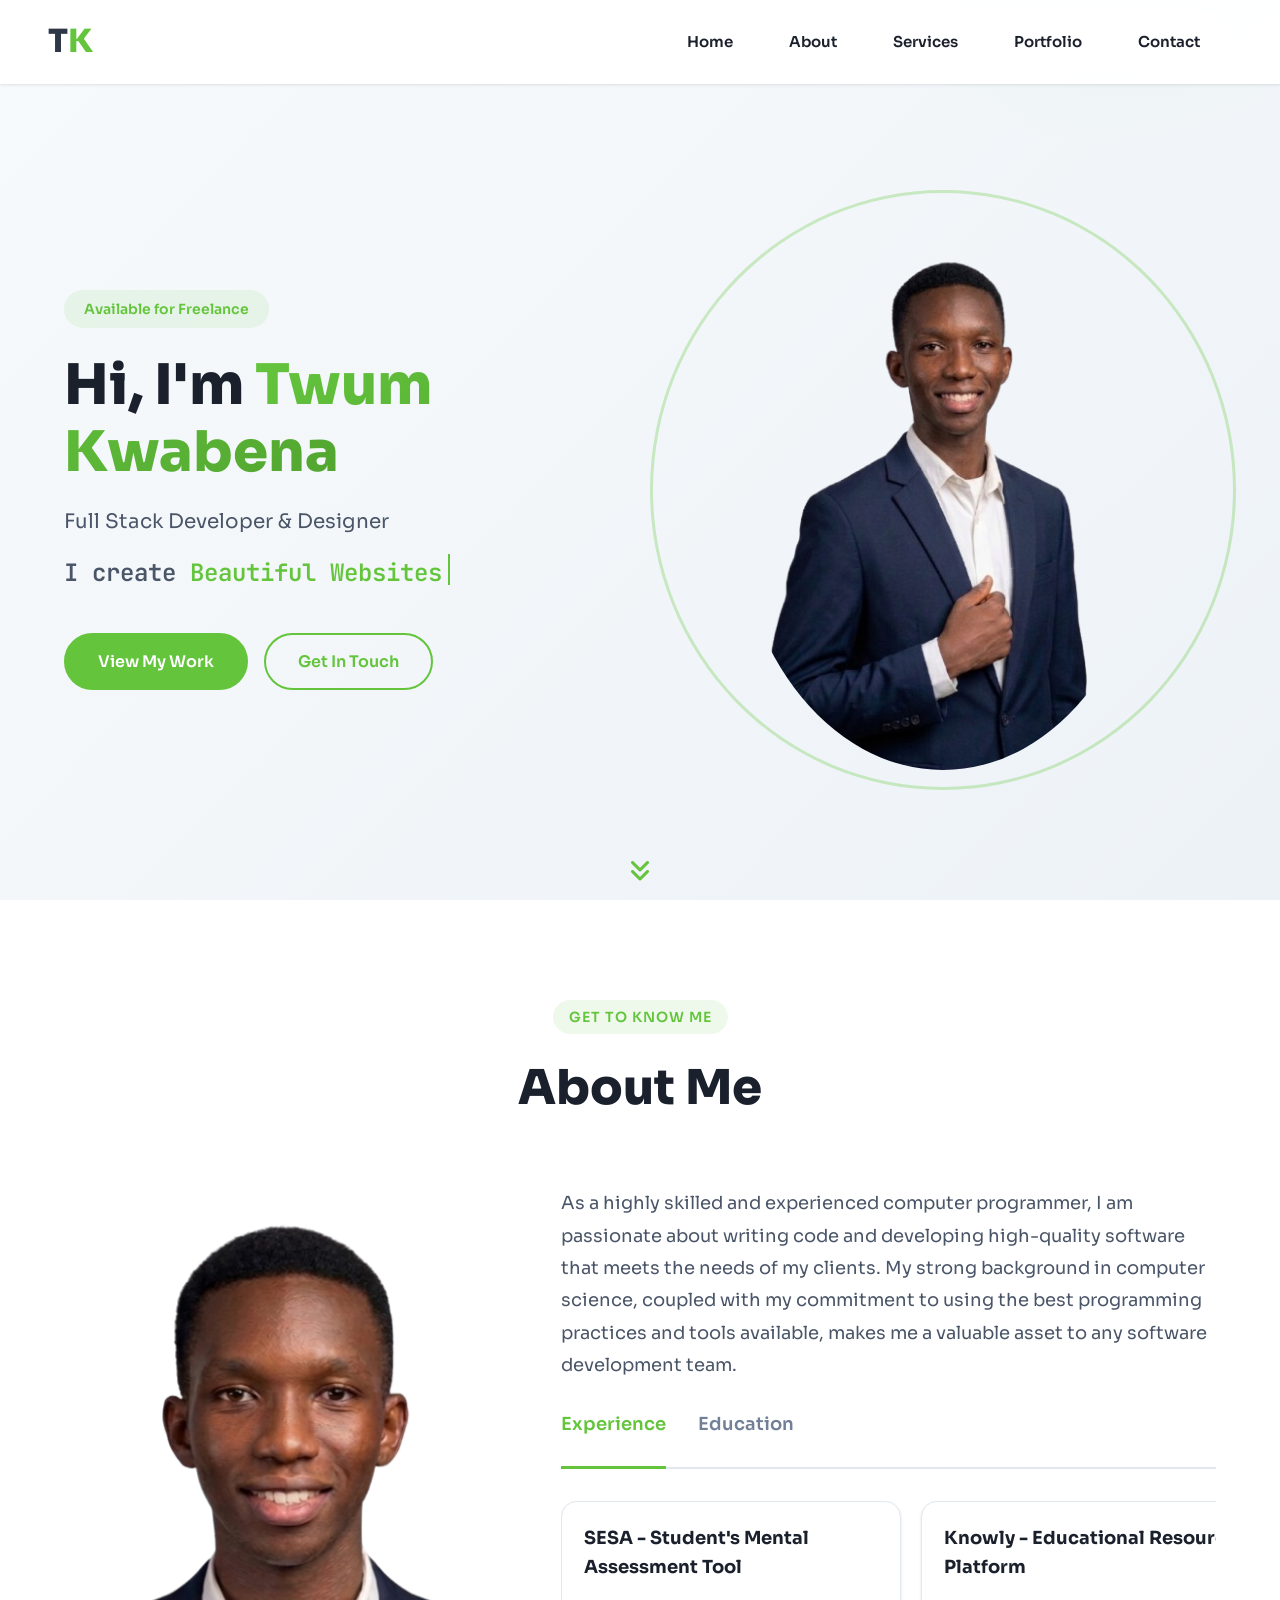
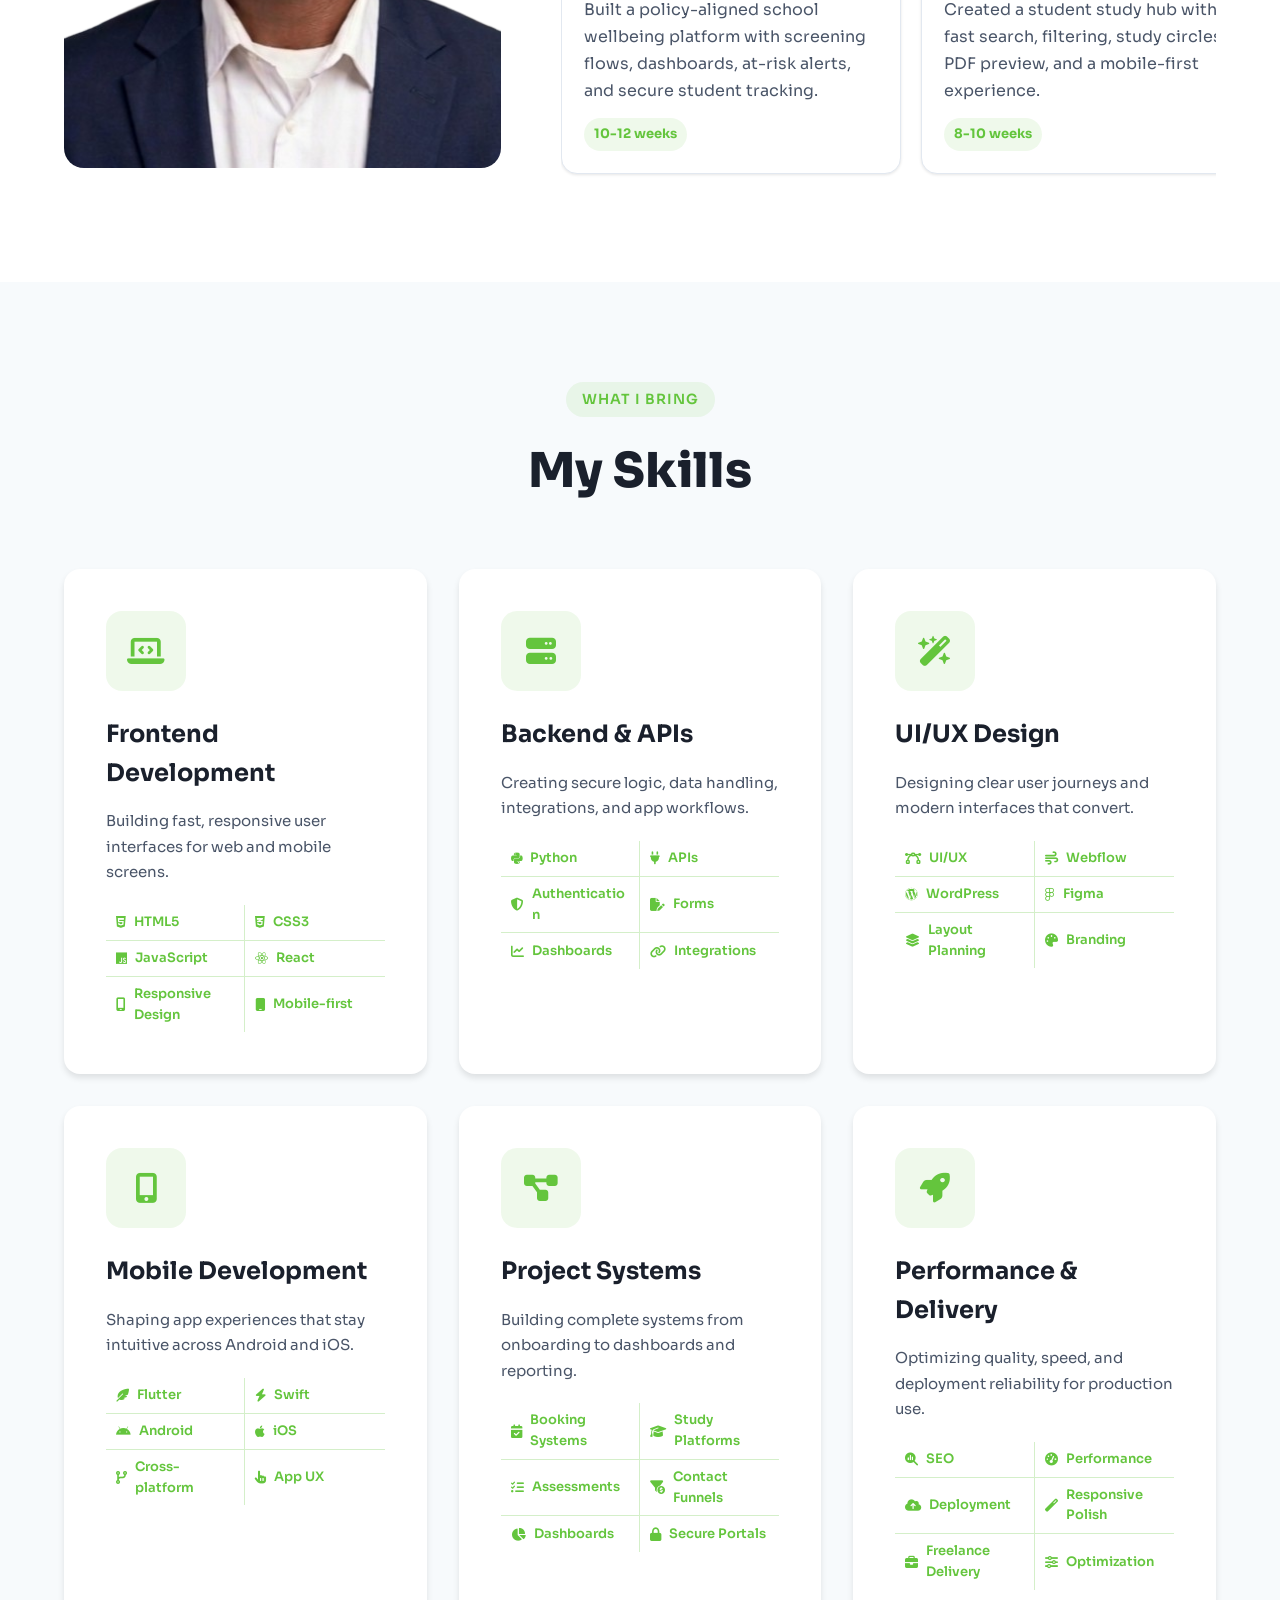
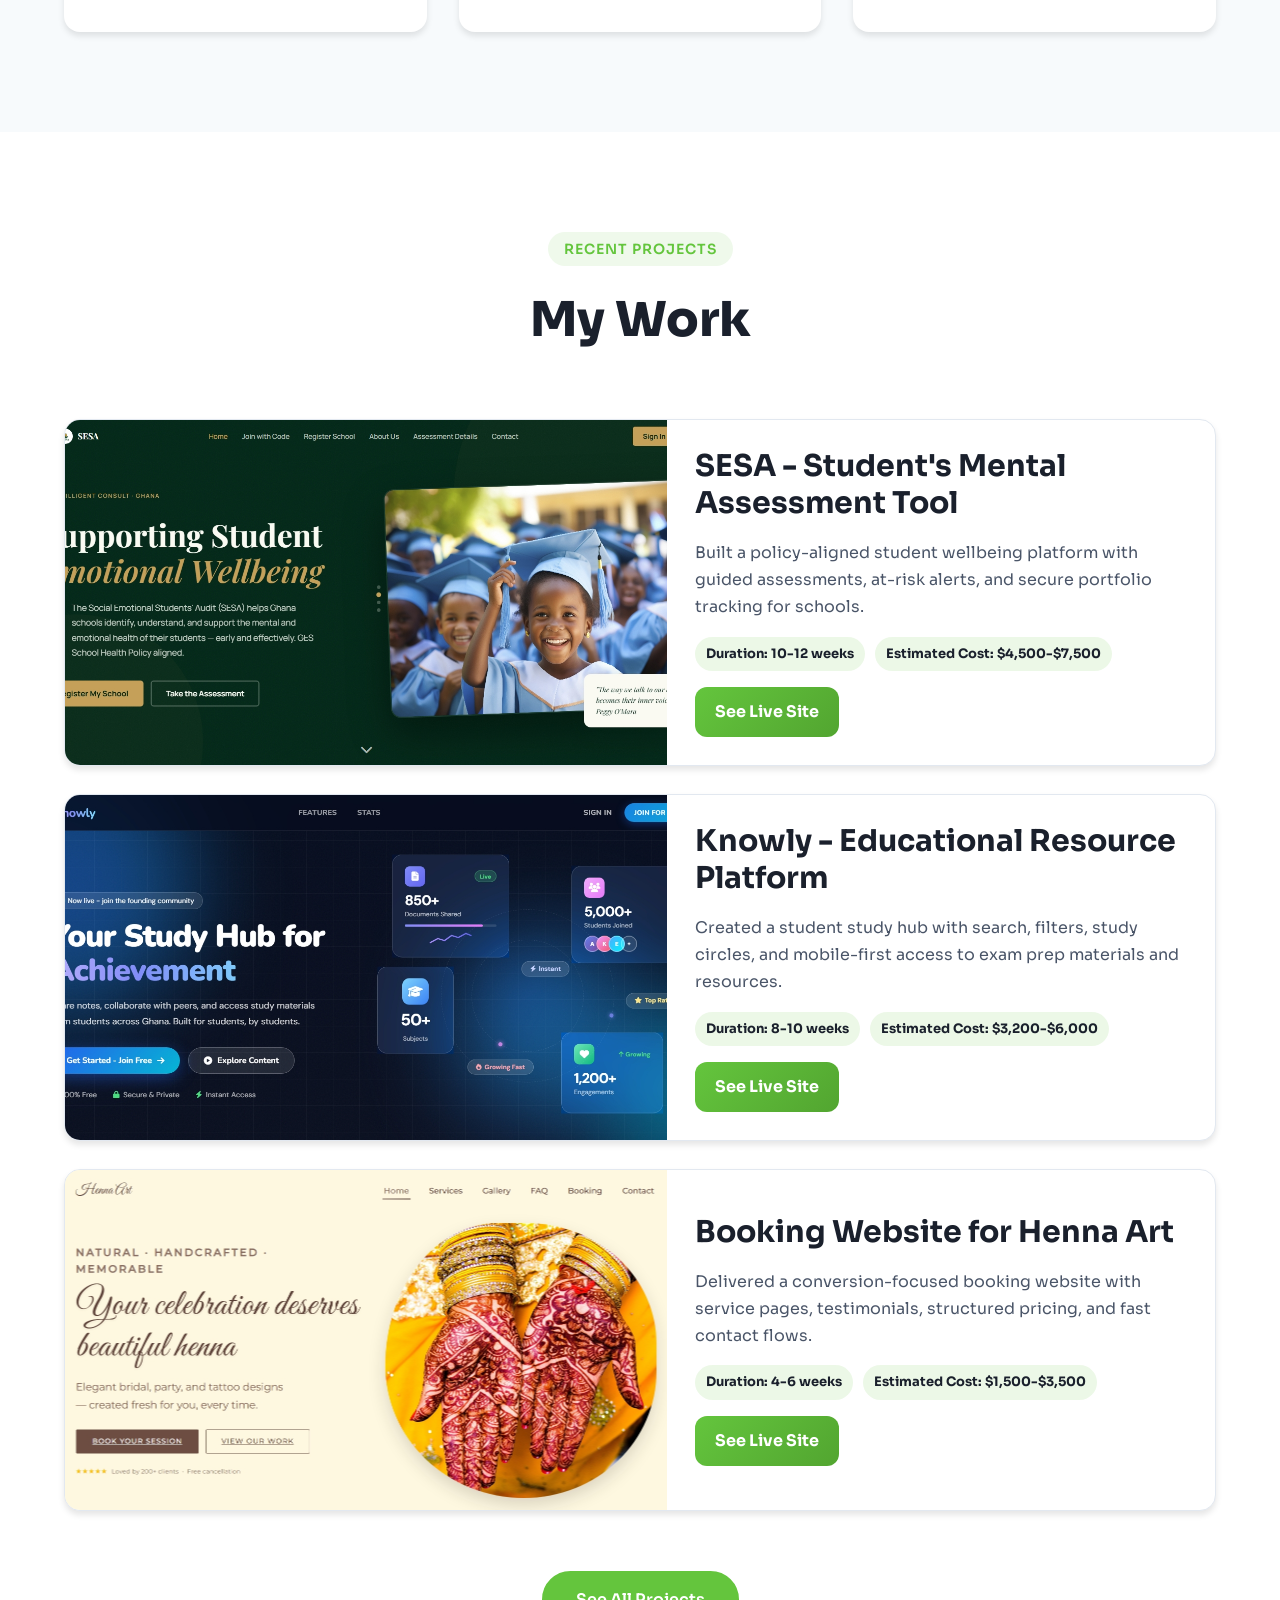
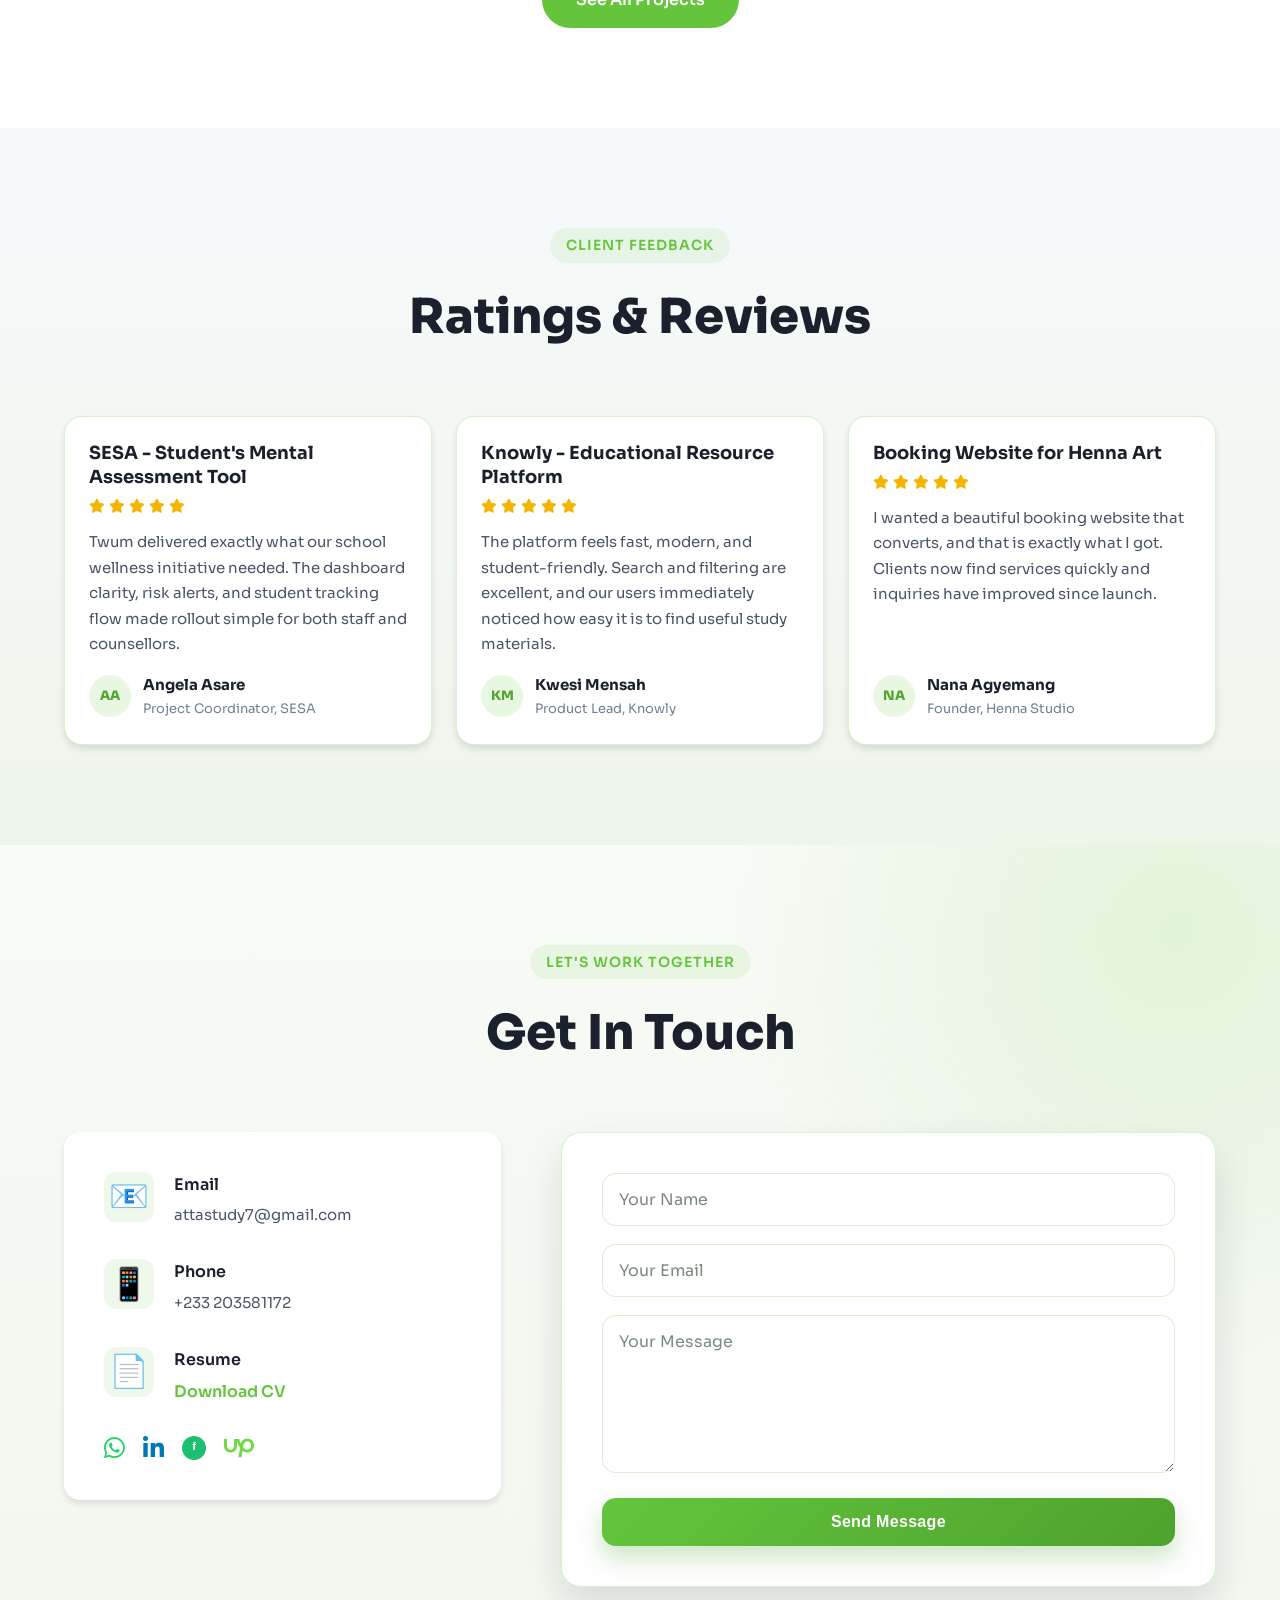
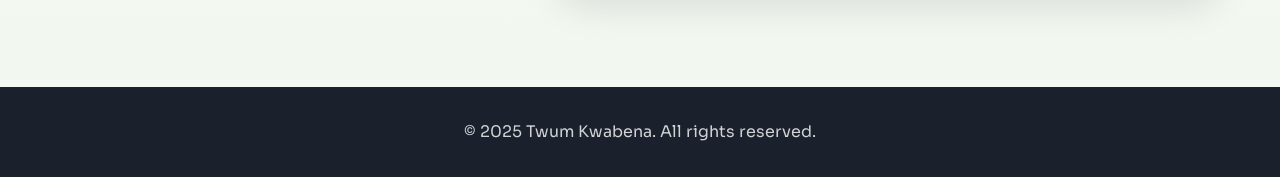
==== commit 0f36676f: "Updated CV" ====
--- a/index.html
+++ b/index.html
@@ -33,7 +33,7 @@
     </nav>
     <div class="hero-container">
         <div class="header-text">
-            <div class="badge">Available for Freelance</div>
+            <div class="badge" style="text-align: center">Available for Freelance</div>
             <h1 class="hero-title">
                 Hi, I'm <span class="gradient-text">Twum Kwabena</span>
             </h1>
@@ -367,11 +367,23 @@
                     </div>
                 </div>
                 <div class="social-links">
-                    <a href="#" class="social-link social-link-facebook" aria-label="Facebook"><i class="fa-brands fa-facebook-f"></i></a>
-                    <a href="#" class="social-link social-link-linkedin" aria-label="LinkedIn"><i class="fa-brands fa-linkedin-in"></i></a>
-                    <a href="#" class="social-link social-link-instagram" aria-label="Instagram"><i class="fa-brands fa-instagram"></i></a>
-                    <a href="https://wa.me/233203581172" class="social-link social-link-whatsapp" target="_blank" rel="noopener noreferrer" aria-label="WhatsApp"><i class="fa-brands fa-whatsapp"></i></a>
-                    <a href="#" class="social-link social-link-youtube" aria-label="YouTube"><i class="fa-brands fa-youtube"></i></a>
+                    <a href="https://wa.me/233203581172" class="social-link social-link-whatsapp" target="_blank" rel="noopener noreferrer" aria-label="WhatsApp">
+                        <i class="fa-brands fa-whatsapp"></i>
+                    </a>
+                    <a href="https://www.linkedin.com/in/kwabena-twum-1302783b0/?lipi=urn%3Ali%3Apage%3Ad_flagship3_profile_view_base_contact_details%3B1n0DhYPpTyKX7RireLVXBg%3D%3D" class="social-link social-link-linkedin" target="_blank" rel="noopener noreferrer" aria-label="LinkedIn">
+                        <i class="fa-brands fa-linkedin-in"></i>
+                    </a>
+                    <a href="https://www.fiverr.com/s/bdArk6q" class="social-link social-link-fiverr" target="_blank" rel="noopener noreferrer" aria-label="Fiverr">
+                        <span class="fiverr-svg-logo" aria-hidden="true">
+                          <svg width="24" height="24" viewBox="0 0 32 32" fill="none" xmlns="http://www.w3.org/2000/svg">
+                            <circle cx="16" cy="16" r="16" fill="#1DBF73"/>
+                            <text x="16" y="18" text-anchor="middle" font-family="Arial, Helvetica, sans-serif" font-size="15" font-weight="bold" fill="white">f</text>
+                          </svg>
+                        </span>
+                    </a>
+                    <a href="https://www.upwork.com/freelancers/~01292706357f37294b?mp_source=share" class="social-link social-link-upwork" target="_blank" rel="noopener noreferrer" aria-label="Upwork">
+                        <i class="fa-brands fa-upwork"></i>
+                    </a>
                 </div>
             </div>
             <div class="contact-form-wrapper">
--- a/style.css
+++ b/style.css
@@ -130,22 +130,29 @@
 .hamburger {
     display: none;
     flex-direction: column;
+    justify-content: center;
+    align-items: center;
     gap: 5px;
     cursor: pointer;
     z-index: 1003;
-    padding: 8px;
+    padding: 10px;
+    background: transparent;
+    border: none;
+    transition: background-color 0.2s ease, border-color 0.2s ease;
+    -webkit-tap-highlight-color: transparent;
 }
 
 .hamburger span {
-    width: 28px;
-    height: 3px;
+    width: 26px;
+    height: 2.5px;
     background: var(--text-dark);
-    border-radius: 3px;
+    border-radius: 2px;
     transition: var(--transition);
+    pointer-events: none;
 }
 
 .hamburger.active span:nth-child(1) {
-    transform: rotate(45deg) translate(8px, 8px);
+    transform: rotate(45deg) translate(5px, 5px);
 }
 
 .hamburger.active span:nth-child(2) {
@@ -153,28 +160,26 @@
 }
 
 .hamburger.active span:nth-child(3) {
-    transform: rotate(-45deg) translate(7px, -7px);
+    transform: rotate(-45deg) translate(5px, -5px);
 }
 
 /* Mobile Navigation Overlay */
 .nav-overlay {
-    display: none;
     position: fixed;
     top: 0;
     left: 0;
     right: 0;
     bottom: 0;
-    background: rgba(15, 23, 42, 0.26);
+    background: rgba(15, 23, 42, 0.5);
     z-index: 1090;
-    backdrop-filter: none;
-    filter: none;
     opacity: 0;
-    transition: opacity 0.3s ease;
+    visibility: hidden;
+    transition: opacity 0.3s ease, visibility 0.3s ease;
 }
 
 .nav-overlay.active {
-    display: block;
     opacity: 1;
+    visibility: visible;
 }
 
 /* ===== HERO SECTION ===== */
@@ -269,6 +274,15 @@
     font-weight: 600;
     margin-bottom: 24px;
     animation: fadeInUp 1s ease-out 0.2s backwards;
+}
+
+@media (max-width: 600px) {
+    .badge {
+        display: block;
+        margin-left: auto;
+        margin-right: auto;
+        text-align: center;
+    }
 }
 
 .hero-title {
@@ -499,6 +513,8 @@
 }
 
 .tab-links {
+    background: transparent;
+    border: none;
     font-size: 18px;
     font-weight: 600;
     color: var(--text-lighter);
@@ -506,6 +522,8 @@
     position: relative;
     transition: var(--transition);
     padding-bottom: 16px;
+    font-family: inherit;
+    line-height: 1.2;
 }
 
 .tab-links::after {
@@ -1038,30 +1056,53 @@
     color: var(--primary-dark);
 }
 
+/* Arrange social links in a row with space between */
 .social-links {
-    display: flex;
-    gap: 12px;
-    margin-top: 32px;
-}
-
+    margin-top: 18px;
+    display: flex;
+    gap: 18px;
+    flex-wrap: wrap;
+    align-items: center;
+    justify-content: flex-start;
+}
+
+/* Social brand colors, no hover */
+.social-link-whatsapp {
+    color: #25D366 !important;
+}
+.social-link-linkedin {
+    color: #0077B5 !important;
+}
+.social-link-fiverr {
+    color: #1DBF73 !important;
+}
+.social-link-upwork {
+    color: #6FDA44 !important;
+}
 .social-link {
-    width: 44px;
-    height: 44px;
+    background: none !important;
+    box-shadow: none !important;
+    filter: none !important;
+    transition: transform 0.18s cubic-bezier(0.4,0,0.2,1);
+    font-size: 1.5rem;
     display: flex;
     align-items: center;
     justify-content: center;
-    background: linear-gradient(135deg, rgba(100, 197, 61, 0.12), rgba(100, 197, 61, 0.05));
-    border: 1px solid rgba(100, 197, 61, 0.18);
-    border-radius: 50%;
-    color: var(--primary-color);
-    text-decoration: none;
-    transition: transform 0.28s ease, box-shadow 0.28s ease, background 0.28s ease, color 0.28s ease;
-    box-shadow: 0 6px 16px rgba(15, 23, 42, 0.08);
-}
-
-.social-link i {
-    font-size: 18px;
-    line-height: 1;
+    text-decoration: none !important;
+}
+
+.social-link:hover {
+    transform: translateY(-1px) scale(1.04);
+}
+
+.fiverr-svg-logo {
+    display: flex;
+    align-items: center;
+    justify-content: center;
+    height: 1.5rem;
+    width: 1.5rem;
+}
+}
     color: currentColor;
 }
 
@@ -1222,9 +1263,13 @@
     .hamburger {
         display: flex;
         position: fixed;
-        top: 14px;
-        right: 16px;
+        top: 12px;
+        right: 12px;
         z-index: 1115;
+        width: 44px;
+        height: 44px;
+        justify-content: center;
+        align-items: center;
     }
 
     /* Hide Navigation Menu by Default on Mobile */
@@ -1236,13 +1281,13 @@
         width: min(82vw, 320px);
         flex-direction: column;
         background: var(--bg-white);
-        padding: 96px 20px 20px;
+        padding: 88px 24px 24px;
         box-shadow: var(--shadow-xl);
         border-radius: 0;
         border-left: 1px solid var(--border-color);
-        transition: none;
+        transition: right 0.3s cubic-bezier(0.4, 0, 0.2, 1);
         z-index: 1110;
-        gap: 6px;
+        gap: 4px;
         pointer-events: none;
         backdrop-filter: none;
         filter: none;
@@ -1260,9 +1305,11 @@
 
     .nav-menu li a {
         width: 100%;
-        padding: 14px 16px;
-        border-radius: 10px;
+        padding: 16px 20px;
+        border-radius: 12px;
         margin-bottom: 0;
+        font-size: 16px;
+        font-weight: 600;
     }
 
     .nav-menu li a:hover,
@@ -1270,42 +1317,48 @@
         transform: none;
     }
 
-    .hamburger.active {
-        background: #fff;
-        border: 2px solid var(--primary-color);
-        border-radius: 10px;
-    }
-
-    .hamburger.active span {
-        background: var(--primary-color);
-    }
+.hamburger.active {
+    background: transparent;
+    border: none;
+}
+
+.hamburger.active span {
+    background: var(--text-dark);
+}
 
     .nav-mobile-cta {
         display: block;
-        margin-top: 8px;
+        margin-top: 16px;
     }
 
     .nav-mobile-cta a {
+        display: block;
         text-align: center;
         font-weight: 700;
-        background: #fff;
-        color: #000;
-        border: 2px solid var(--primary-color);
+        background: var(--primary-color);
+        color: white;
+        padding: 14px 24px;
+        border-radius: 50px;
+        text-decoration: none;
+        transition: var(--transition);
     }
 
     .nav-mobile-cta a:hover,
     .nav-mobile-cta a.active,
     .nav-mobile-cta a:visited {
-        color: #000;
+        background: var(--primary-dark);
+        color: white;
     }
 
     #menu li a {
         color: var(--text-dark);
+        font-size: 16px;
     }
 
     #menu li a:hover,
     #menu li a.active {
-        color: #fff;
+        background: var(--primary-color);
+        color: white;
     }
 
     /* Hero Section Mobile */
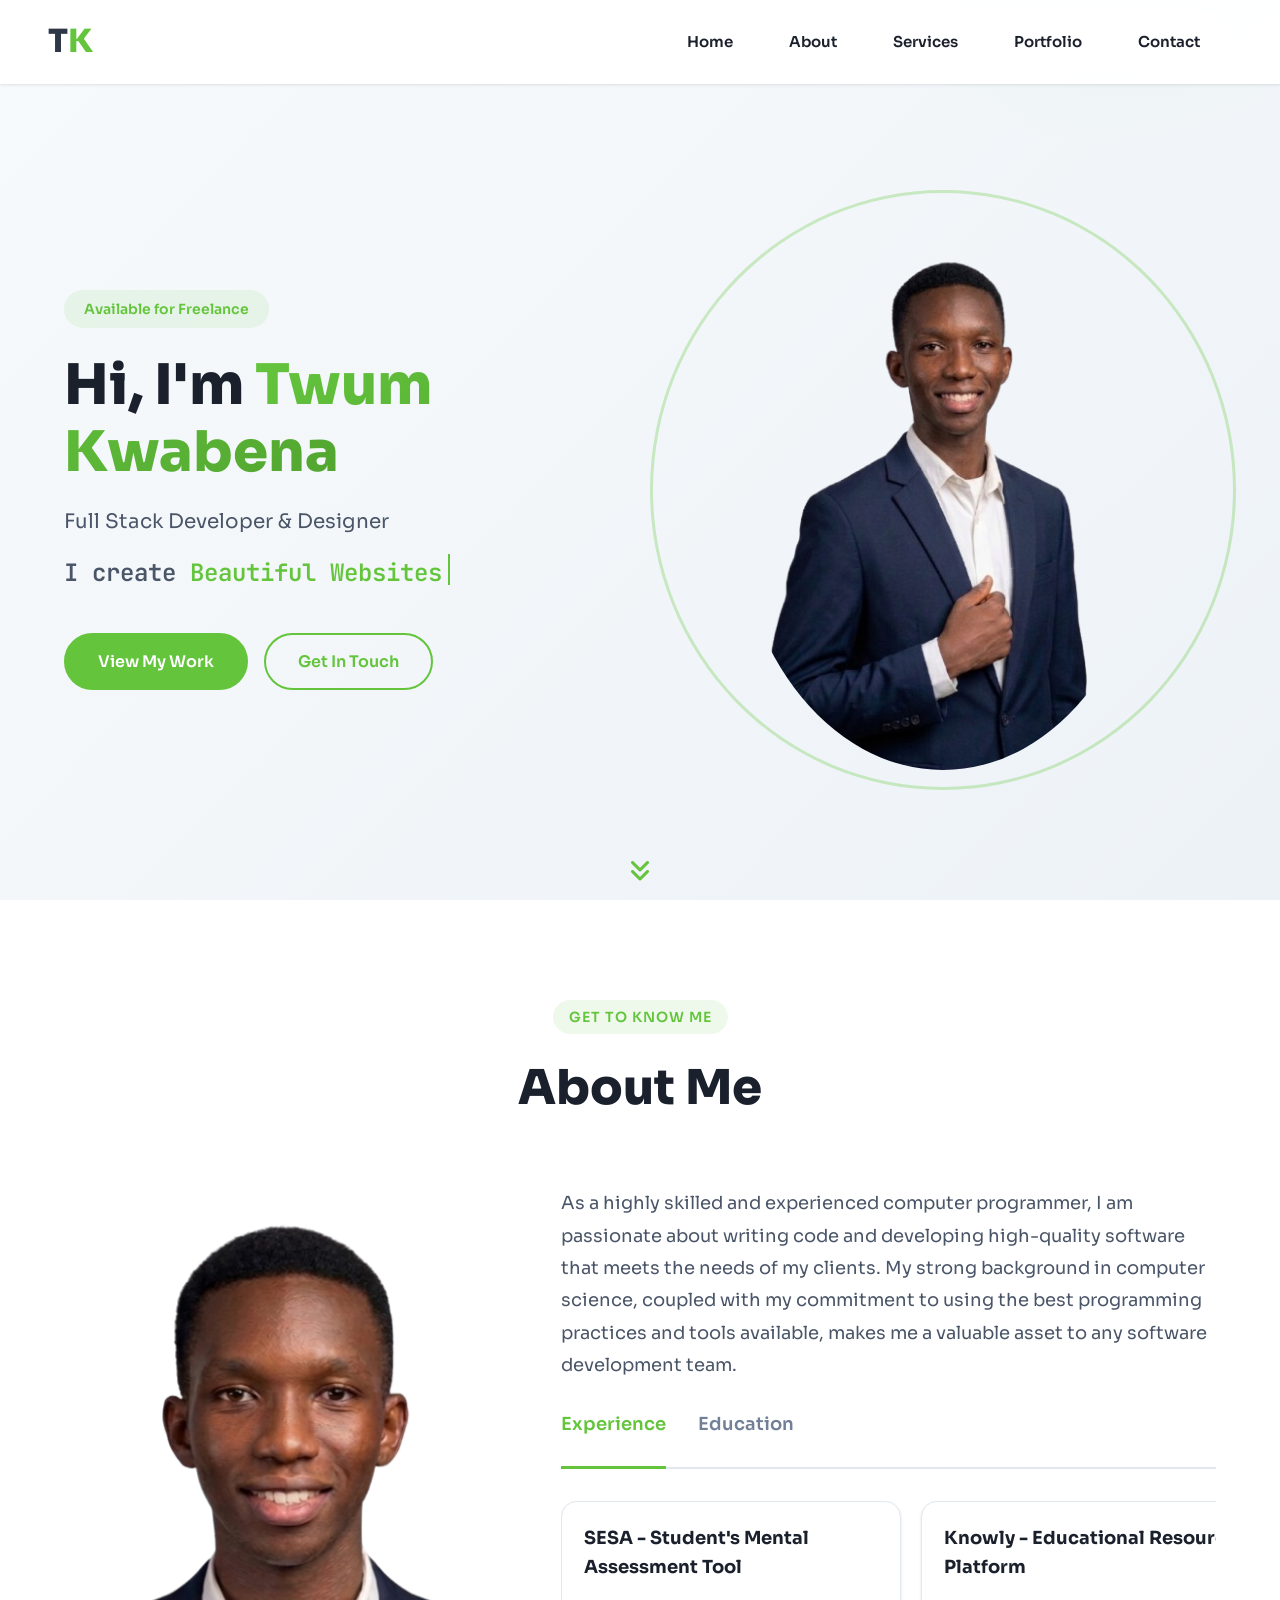
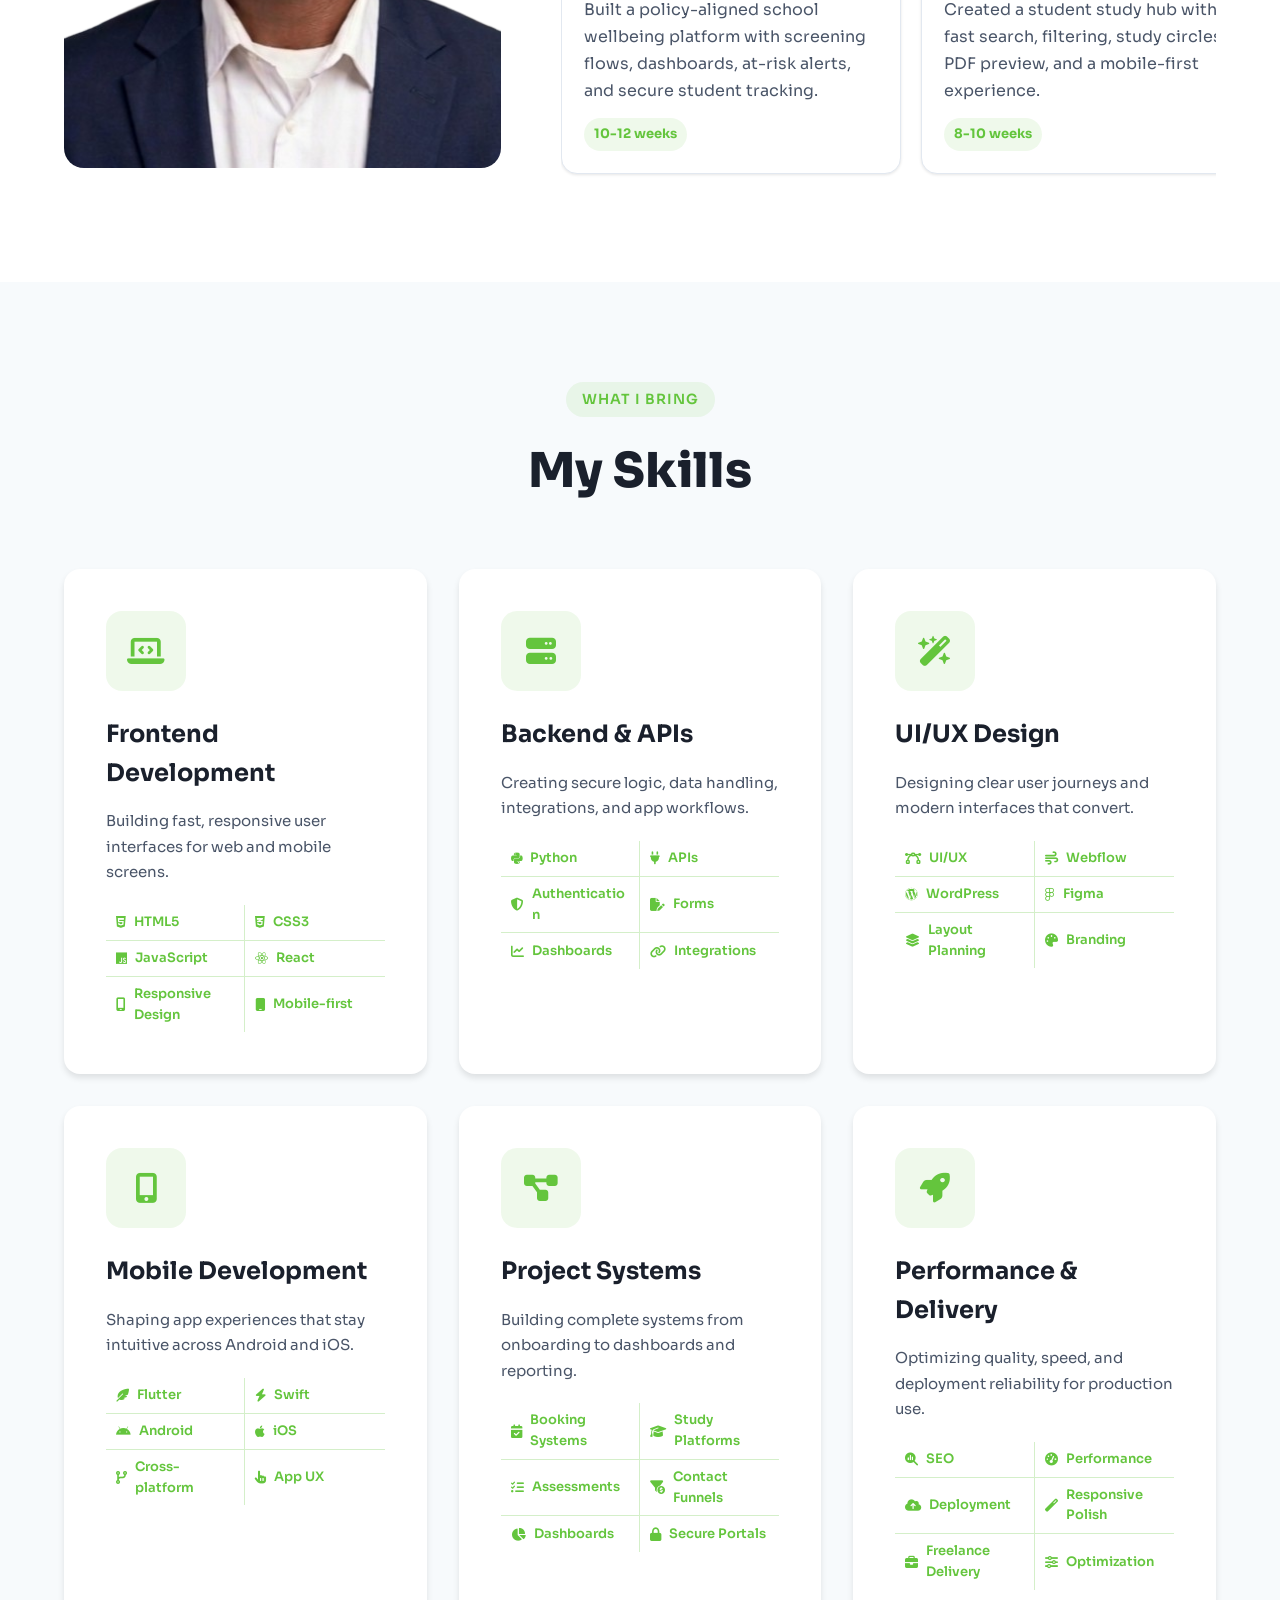
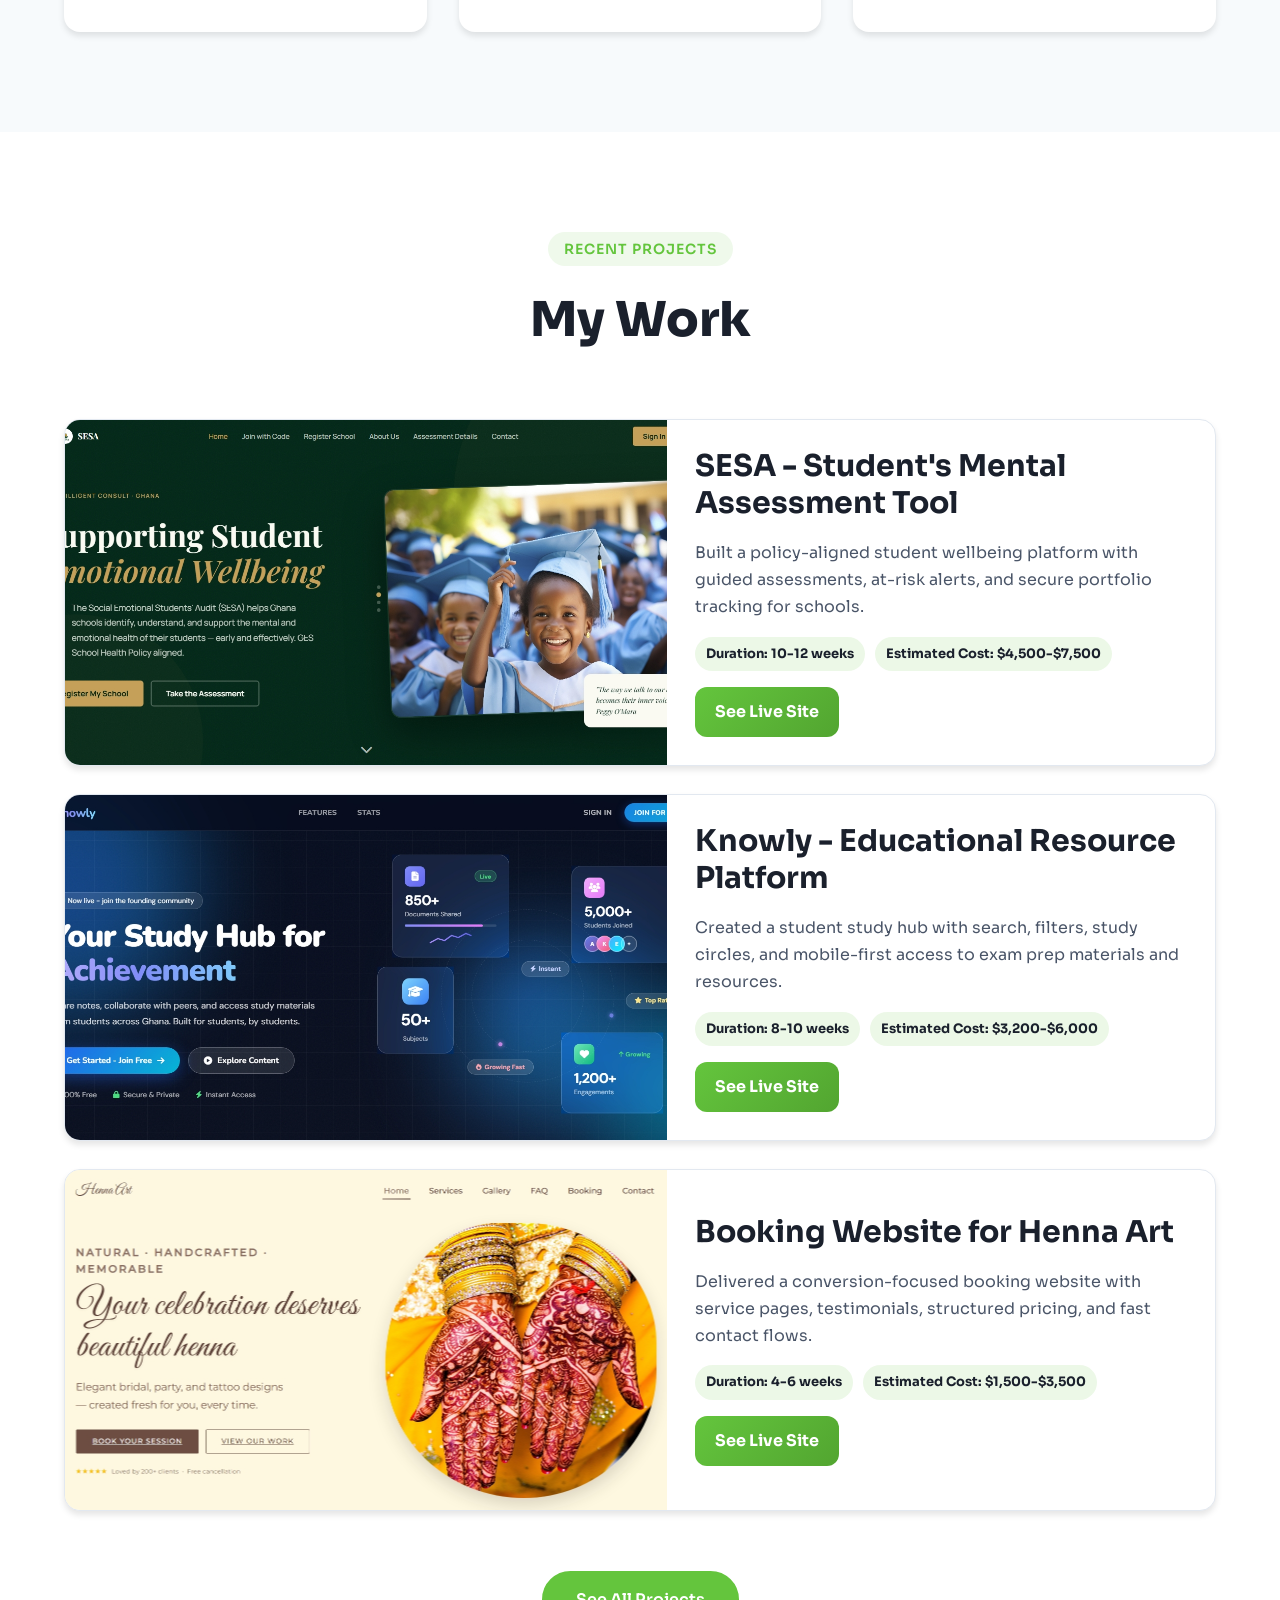
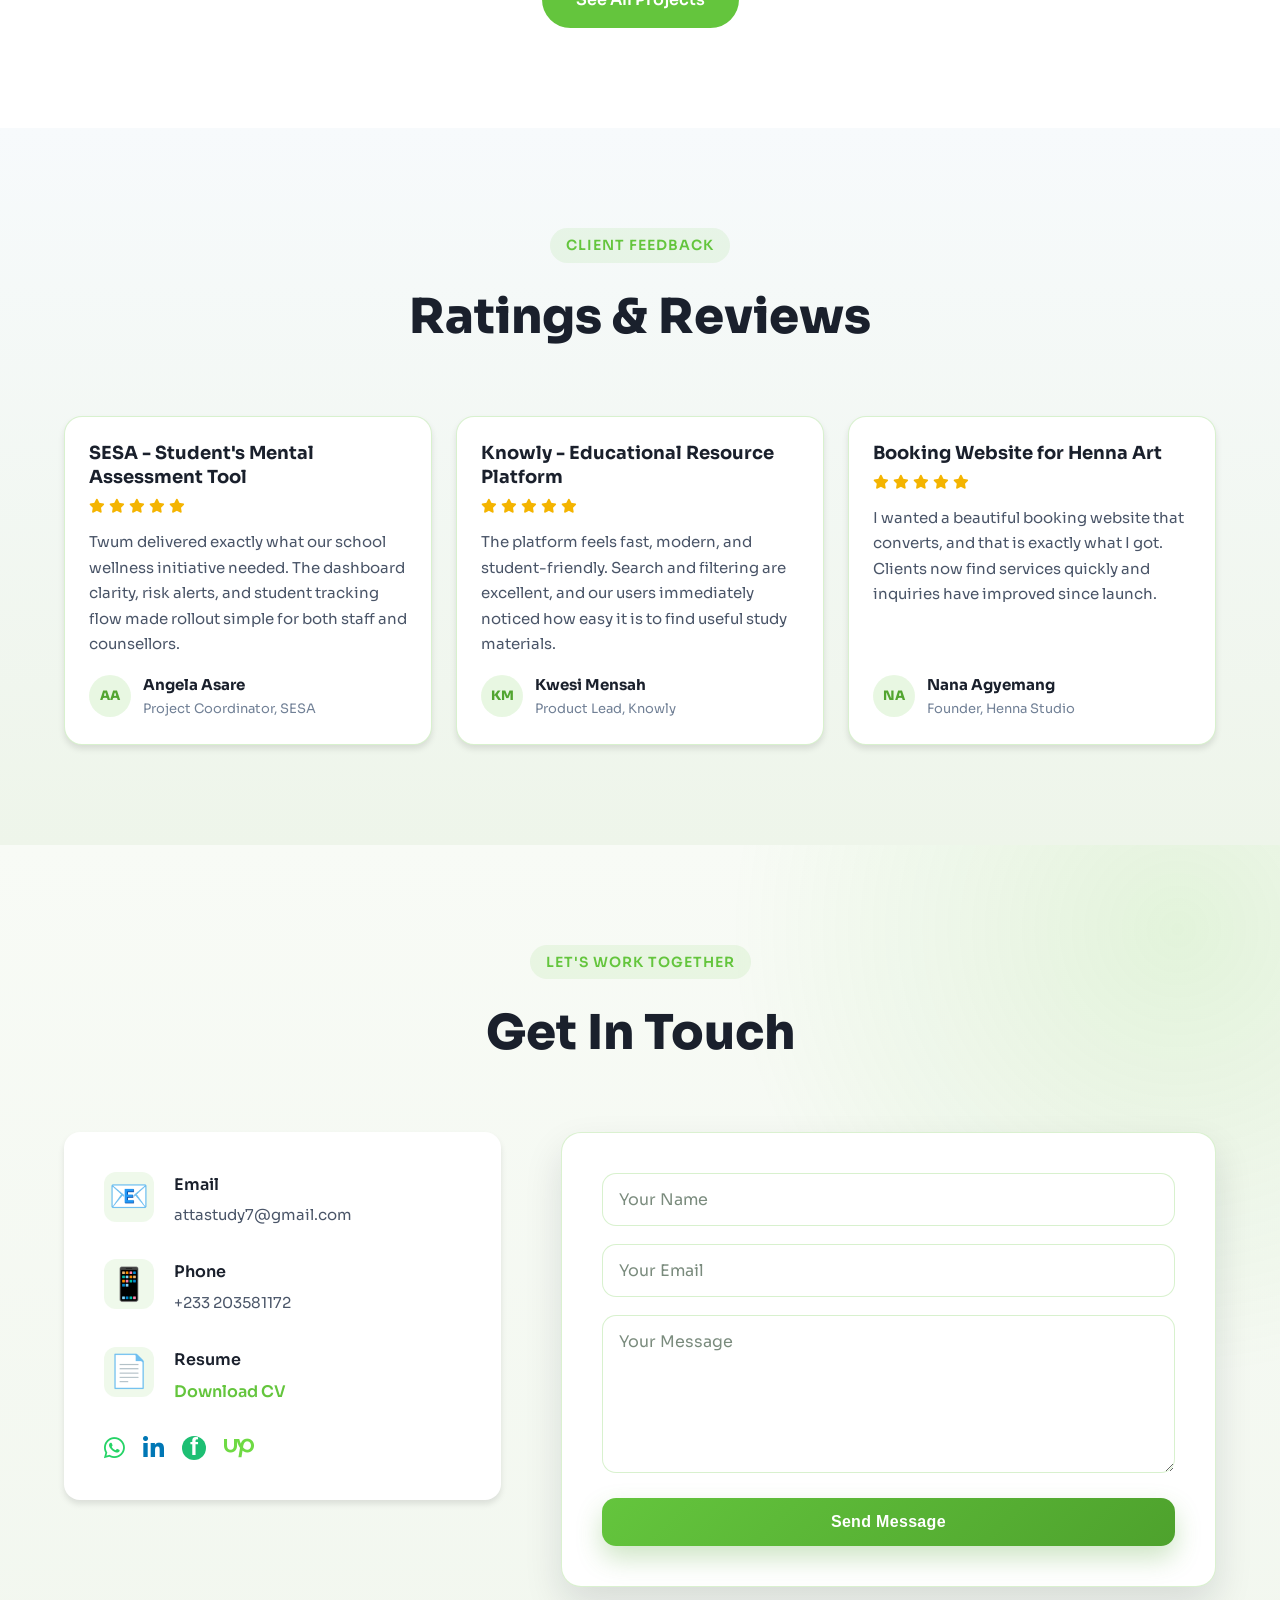
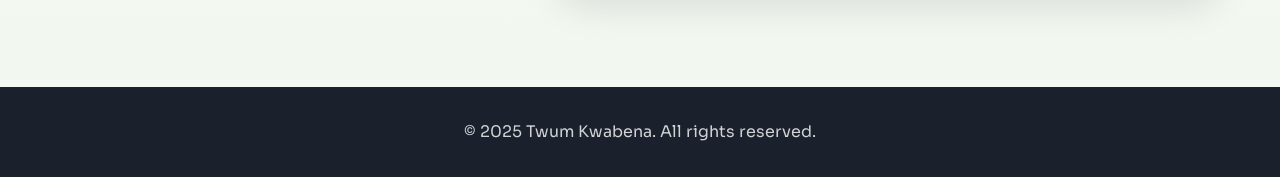
==== commit dc00ee83: "Updated CV" ====
--- a/index.html
+++ b/index.html
@@ -377,7 +377,7 @@
                         <span class="fiverr-svg-logo" aria-hidden="true">
                           <svg width="24" height="24" viewBox="0 0 32 32" fill="none" xmlns="http://www.w3.org/2000/svg">
                             <circle cx="16" cy="16" r="16" fill="#1DBF73"/>
-                            <text x="16" y="18" text-anchor="middle" font-family="Arial, Helvetica, sans-serif" font-size="15" font-weight="bold" fill="white">f</text>
+                            <text x="16" y="25" text-anchor="middle" font-family="Arial, Helvetica, sans-serif" font-size="32" font-weight="bold" fill="white">f</text>
                           </svg>
                         </span>
                     </a>
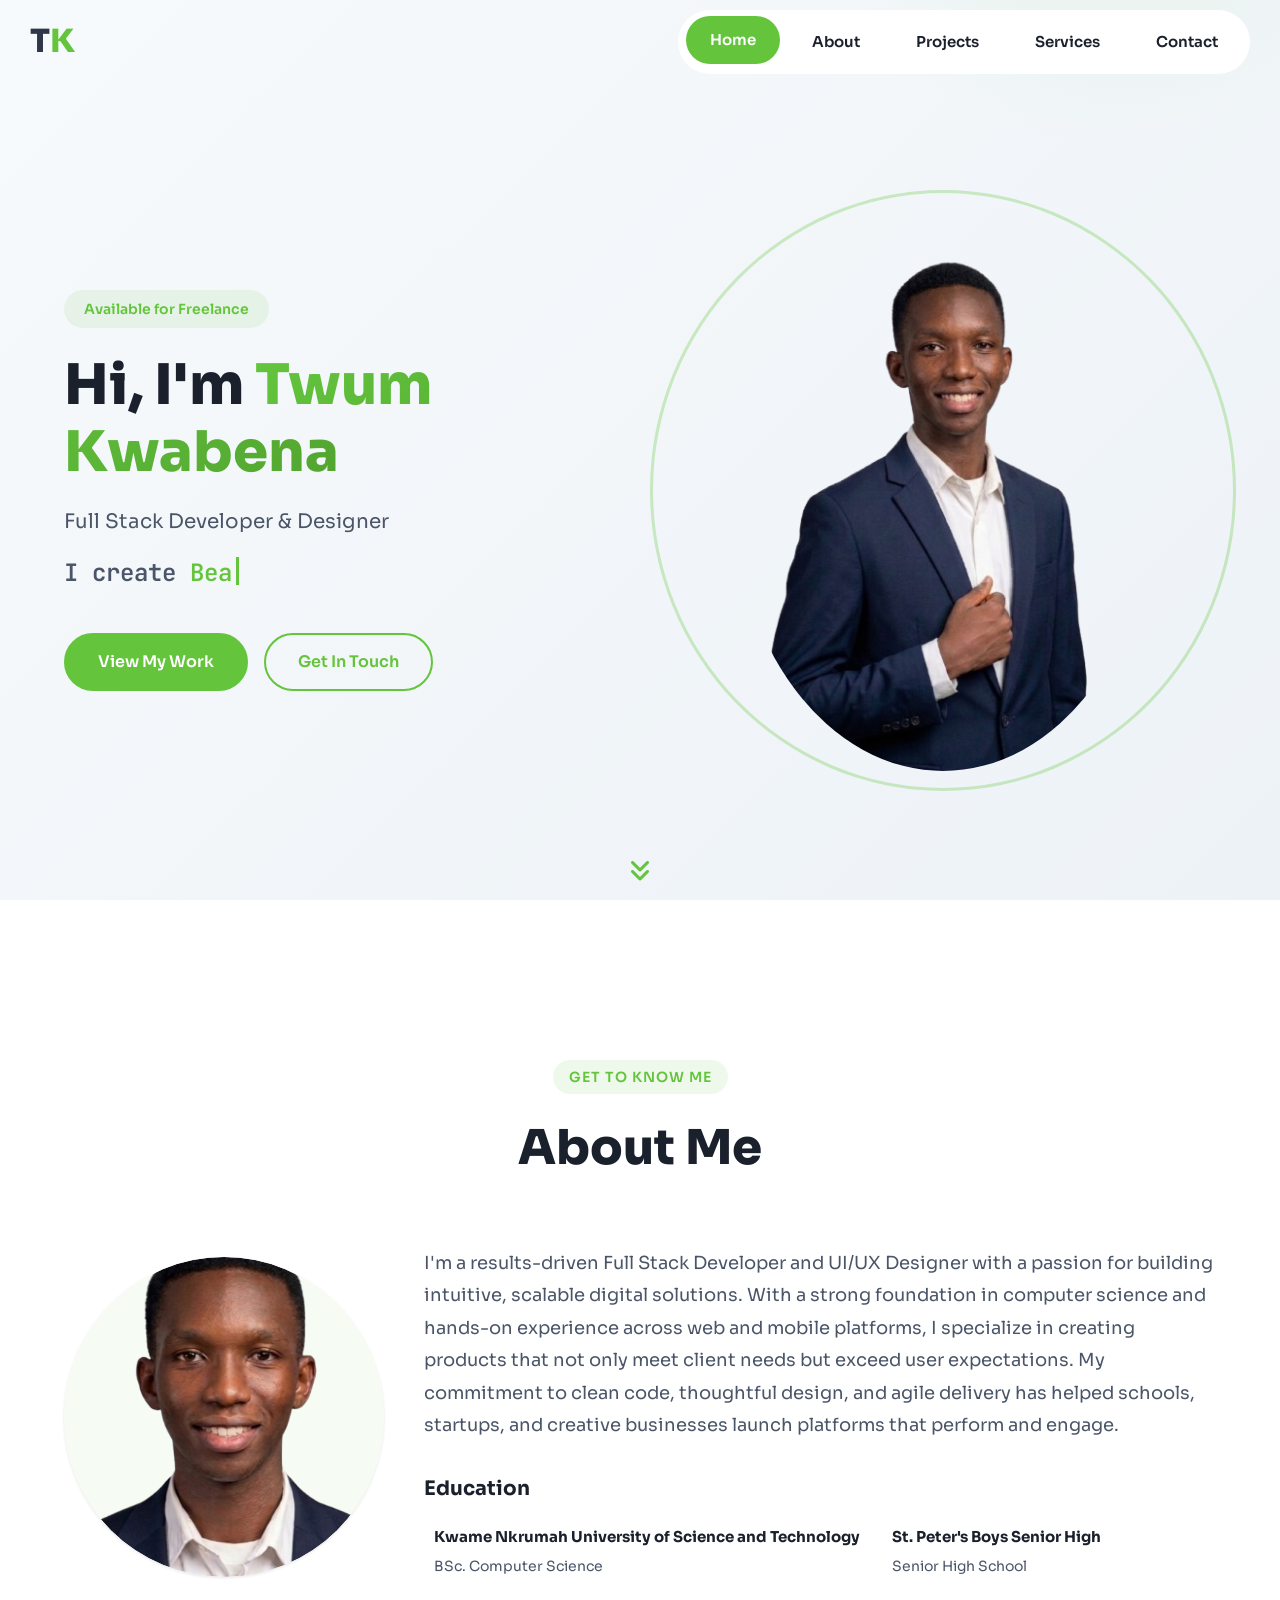
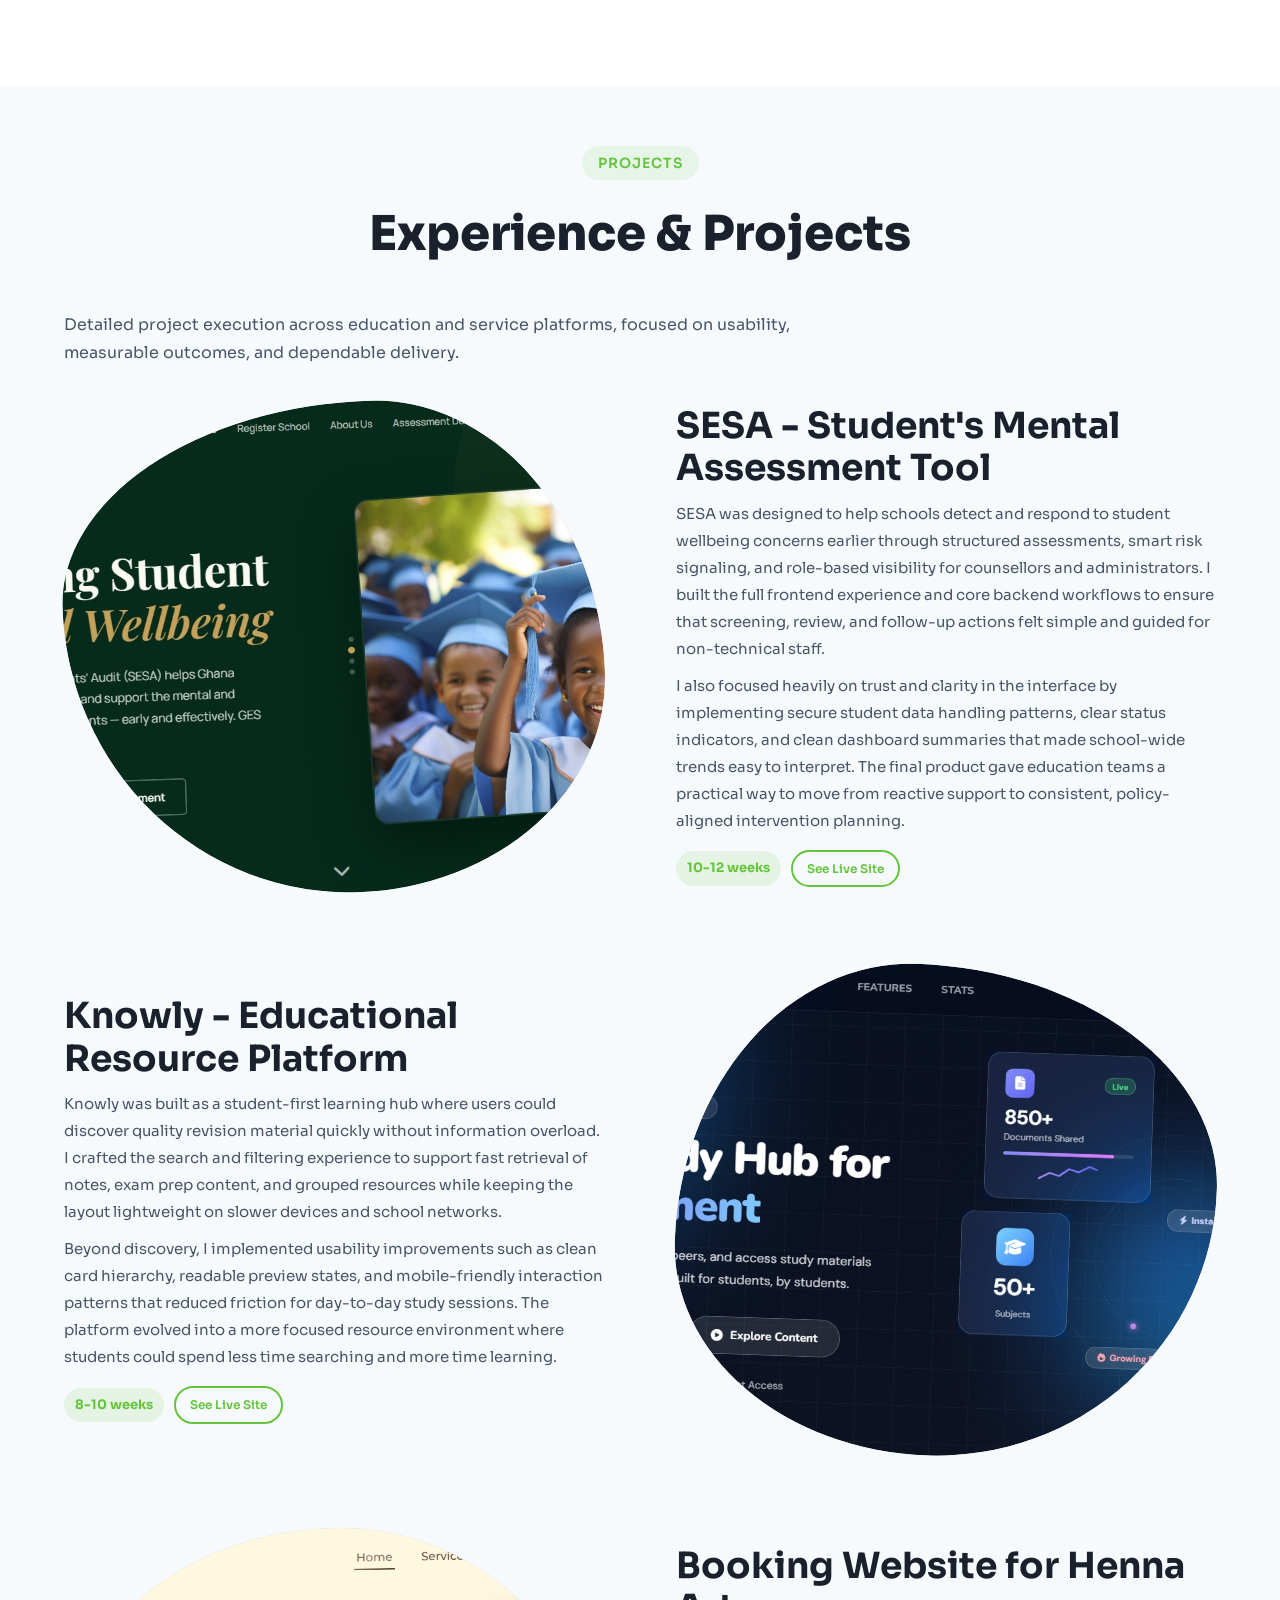
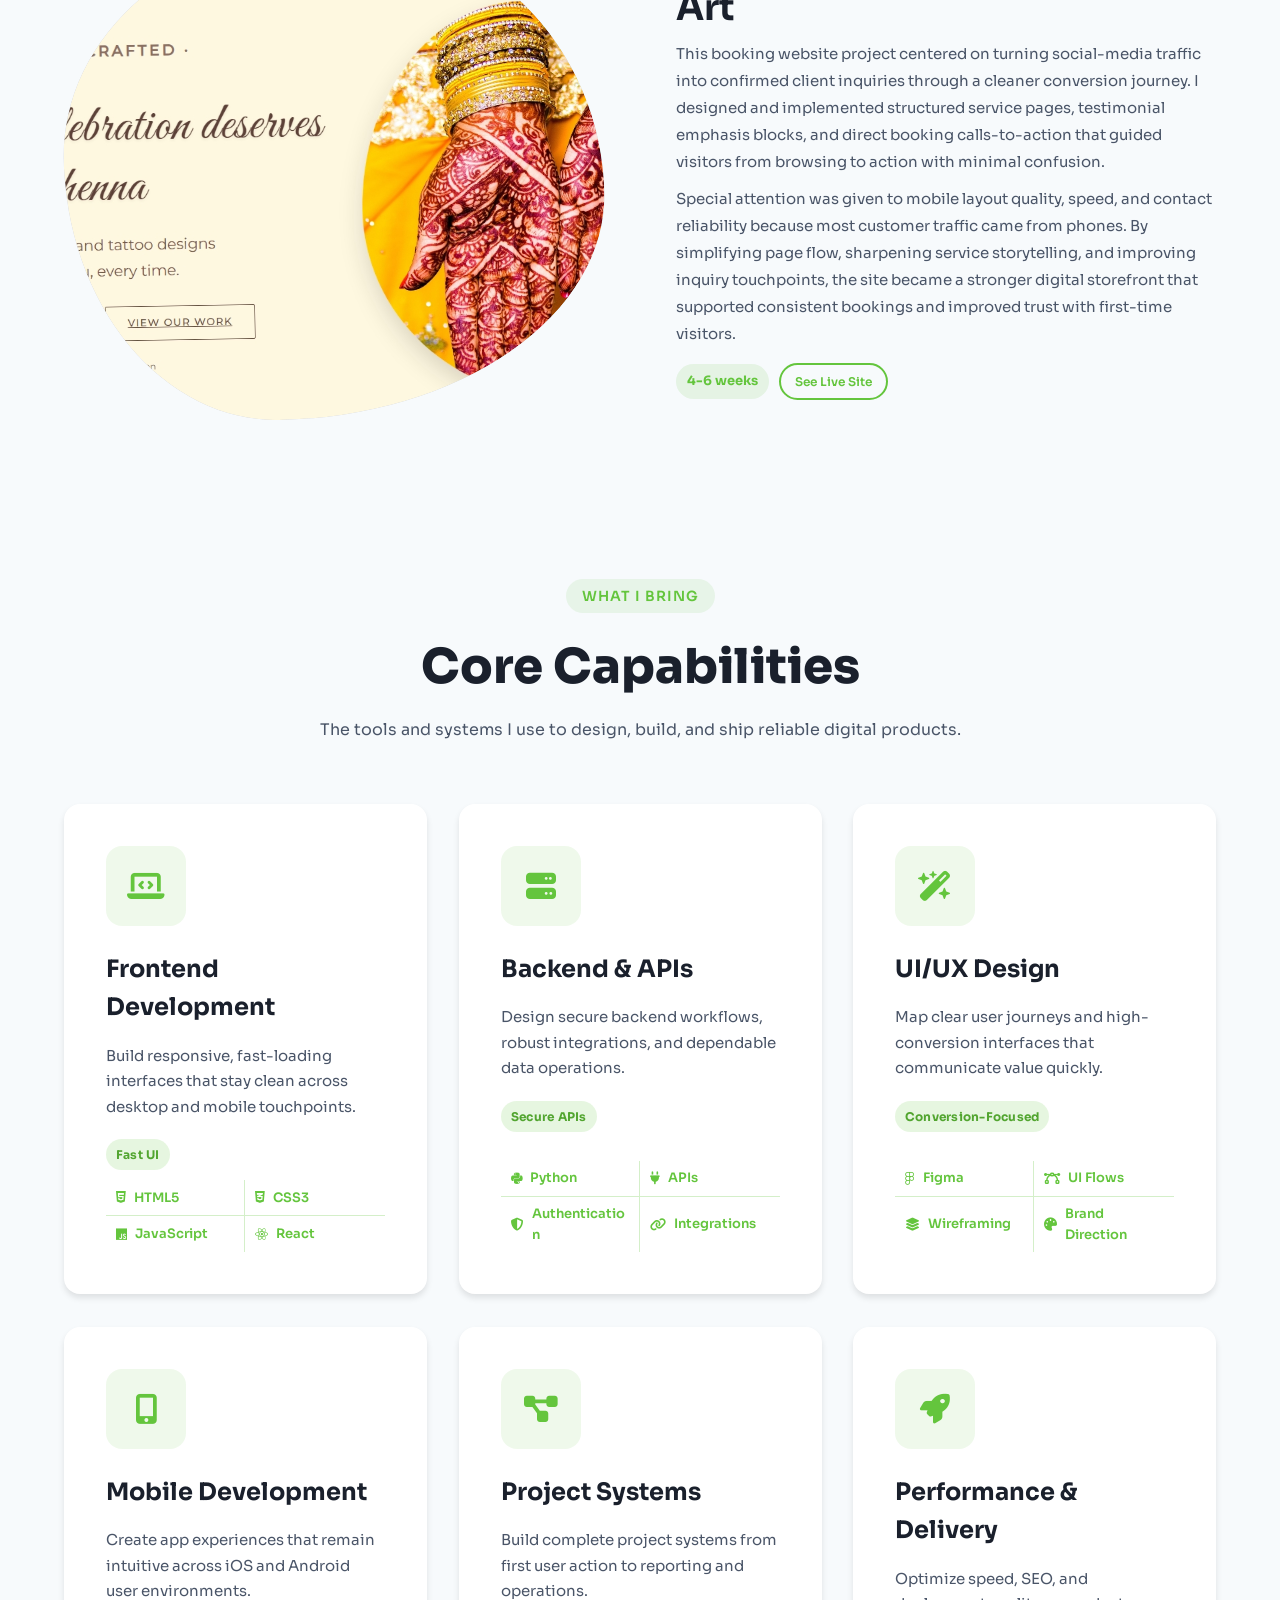
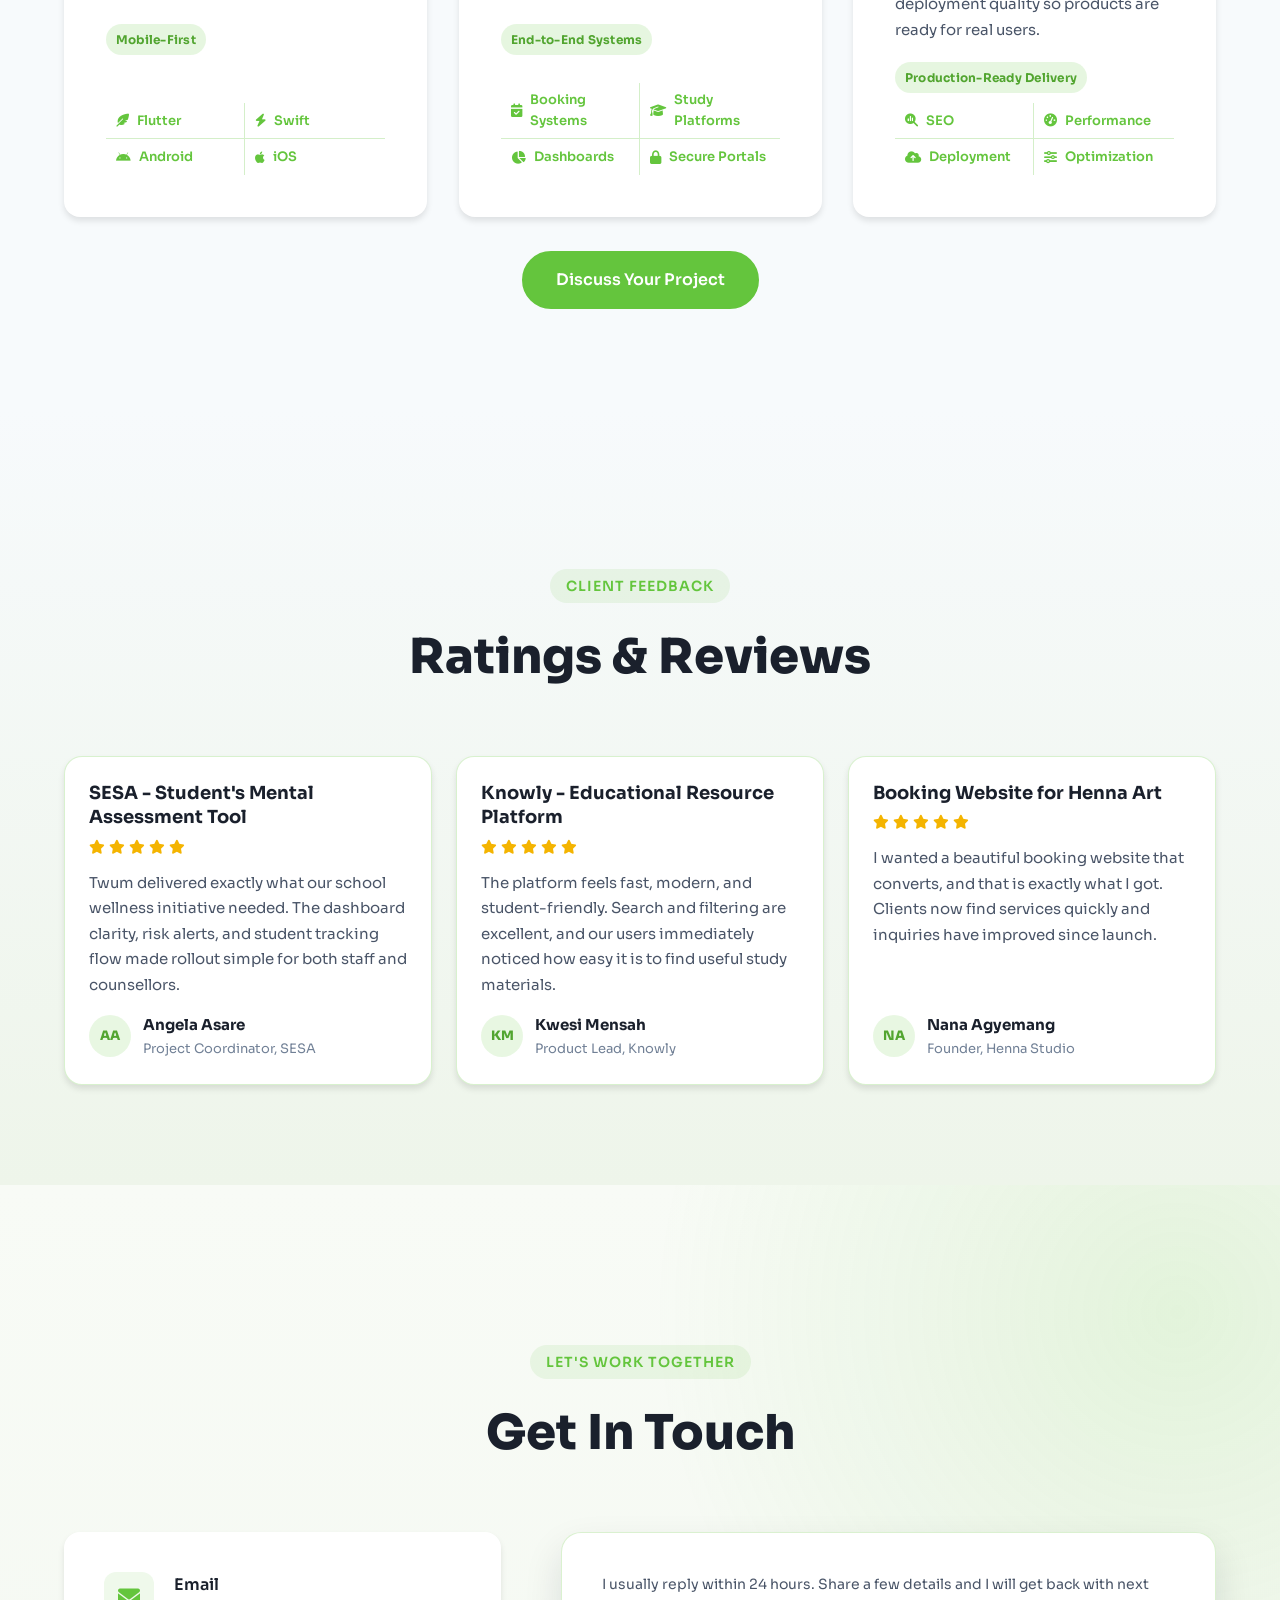
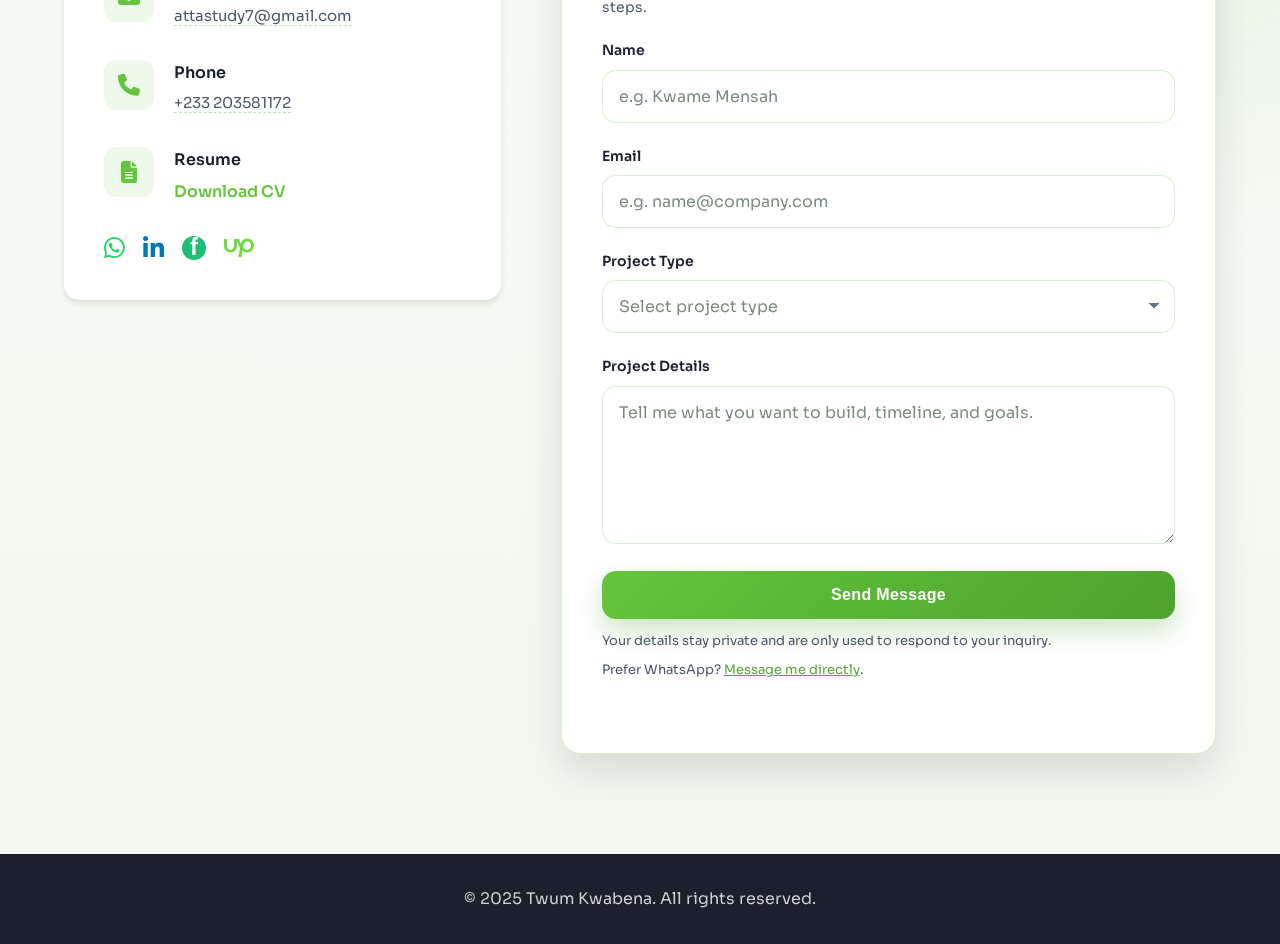
==== commit b52b5d11: "Stage I" ====
--- a/index.html
+++ b/index.html
@@ -25,8 +25,8 @@
         <ul id="menu" class="nav-menu">
           <li><a href="#header" onclick="closeNav()">Home</a></li>
           <li><a href="#about" onclick="closeNav()">About</a></li>
+                    <li><a href="#experience" onclick="closeNav()">Projects</a></li>
           <li><a href="#services" onclick="closeNav()">Services</a></li>
-          <li><a href="#portfolio" onclick="closeNav()">Portfolio</a></li>
           <li><a href="#contact" onclick="closeNav()">Contact</a></li>
                     <li class="nav-mobile-cta"><a href="https://www.fiverr.com/s/bdArk6q" target="_blank" rel="noopener noreferrer" onclick="closeNav()">Hire Me</a></li>
         </ul>
@@ -42,7 +42,7 @@
                 <p class="typing-text">I create <span></span></p>
             </div>
             <div class="cta-buttons">
-                <a href="#portfolio" class="btn-primary">View My Work</a>
+                <a href="#experience" class="btn-primary">View My Work</a>
                 <a href="#contact" class="btn-secondary">Get In Touch</a>
             </div>
         </div>
@@ -65,80 +65,118 @@
         </div>
         <div class="row">
             <div class="about-col-1">
-                <div class="about-image-wrapper">
+                <div class="profile-circle">
                     <img src="Images/profile-pic.png" alt="Twum Kwabena">
-                    <div class="image-decoration"></div>
                 </div>
             </div>
             <div class="about-col-2">
-                <p class="about-description">As a highly skilled and experienced computer programmer, 
-                    I am passionate about writing code and developing 
-                    high-quality software that meets the needs of my clients.
-                    My strong background in computer science, coupled with my commitment to using the best
-                    programming practices and tools available, makes 
-                    me a valuable asset to any software development team.</p>
+                <p class="about-description">I'm a results-driven Full Stack Developer and UI/UX Designer with a passion for building intuitive, scalable digital solutions. With a strong foundation in computer science and hands-on experience across web and mobile platforms, I specialize in creating products that not only meet client needs but exceed user expectations. My commitment to clean code, thoughtful design, and agile delivery has helped schools, startups, and creative businesses launch platforms that perform and engage.</p>
                     
-                <div class="tab-titles">
-                    <button class="tab-links active-link" onclick="opentab(event, 'experience')">Experience</button>
-                    <button class="tab-links" onclick="opentab(event, 'education')">Education</button>
-                </div>
-                
-                <div class="tab-contents active-tab" id="experience">
-                    <div class="experience-grid">
-                        <div class="experience-card">
-                            <h4>SESA - Student's Mental Assessment Tool</h4>
-                            <p>Built a policy-aligned school wellbeing platform with screening flows, dashboards, at-risk alerts, and secure student tracking.</p>
-                            <span>10-12 weeks</span>
+                <div class="about-education" aria-labelledby="about-education-heading" style="margin-top:8px;">
+                    <h3 id="about-education-heading" class="section-subtitle">Education</h3>
+                    <div class="about-education-cards">
+                        <div class="edu-mini-card">
+                            <h4>Kwame Nkrumah University of Science and Technology</h4>
+                            <p>BSc. Computer Science</p>
                         </div>
-                        <div class="experience-card">
-                            <h4>Knowly - Educational Resource Platform</h4>
-                            <p>Created a student study hub with fast search, filtering, study circles, PDF preview, and a mobile-first experience.</p>
-                            <span>8-10 weeks</span>
+                        <div class="edu-mini-card">
+                            <h4>St. Peter's Boys Senior High</h4>
+                            <p>Senior High School</p>
                         </div>
-                        <div class="experience-card">
-                            <h4>Booking Website for Henna Art</h4>
-                            <p>Delivered a conversion-focused booking site with service pages, testimonials, pricing structure, and strong contact flows.</p>
-                            <span>4-6 weeks</span>
-                        </div>
-                        <div class="experience-card">
-                            <h4>Freelance Web Designer</h4>
-                            <p>Work across Fiverr and client projects designing responsive interfaces, landing pages, and brand-focused web experiences.</p>
-                            <span>2023 - Present</span>
-                        </div>
-                        <div class="experience-card">
-                            <h4>Freelance Developer</h4>
-                            <p>Build custom websites and app-ready interfaces using modern frontend tools, Python workflows, and responsive layouts.</p>
-                            <span>2023 - Present</span>
-                        </div>
-                        <div class="experience-card">
-                            <h4>Mobile Development Projects</h4>
-                            <p>Developed mobile-focused solutions using Flutter and Swift concepts for multi-platform user experiences.</p>
-                            <span>2023 - Present</span>
-                        </div>
-                    </div>
-                </div>
-                
-                <div class="tab-contents" id="education">
-                    <div class="tab-item">
-                        <h4>Senior High School</h4>
-                        <p>St. Peter's Boys Snr. High</p>
-                    </div>
-                    <div class="tab-item">
-                        <h4>Kwame Nkrumah University of Science and Technology</h4>
-                        <p>BSc. Computer Science</p>
-                    </div>
-                </div>
-            </div>
-        </div>
-    </div>
-</div>
+                    </div>
+                </div>
+            </div>
+        </div>
+    </div>
+</div>
+
+<!-- ===== Experience Section (top-level) ===== -->
+<div id="experience" class="section">
+    <div class="container">
+        <div class="section-header">
+            <span class="section-label">Projects</span>
+            <h2 class="section-title">Experience &amp; Projects</h2>
+        </div>
+        <p class="experience-intro">Detailed project execution across education and service platforms, focused on usability, measurable outcomes, and dependable delivery.</p>
+        <div class="experience-showcase">
+            <article class="experience-item">
+                <div class="experience-media">
+                    <img class="experience-img experience-img-sesa" src="Images/BUILD A FULL STACK WEBSITE.jpeg" alt="SESA project preview">
+                    <div class="experience-overlay">
+                        <h4>SESA - Student's Mental Assessment Tool</h4>
+                        <a href="https://fopaconsult.com" class="experience-overlay-link" target="_blank" rel="noopener noreferrer">
+                            Visit
+                            <i class="fa-solid fa-arrow-right" aria-hidden="true"></i>
+                        </a>
+                    </div>
+                </div>
+                <div class="experience-body">
+                    <h3>SESA - Student's Mental Assessment Tool</h3>
+                    <p>SESA was designed to help schools detect and respond to student wellbeing concerns earlier through structured assessments, smart risk signaling, and role-based visibility for counsellors and administrators. I built the full frontend experience and core backend workflows to ensure that screening, review, and follow-up actions felt simple and guided for non-technical staff.</p>
+                    <p>I also focused heavily on trust and clarity in the interface by implementing secure student data handling patterns, clear status indicators, and clean dashboard summaries that made school-wide trends easy to interpret. The final product gave education teams a practical way to move from reactive support to consistent, policy-aligned intervention planning.</p>
+                    <div class="experience-meta">
+                        <span class="experience-duration">10-12 weeks</span>
+                        <a href="https://fopaconsult.com" class="experience-live-link btn-secondary" target="_blank" rel="noopener noreferrer">See Live Site</a>
+                    </div>
+                </div>
+            </article>
+
+            <article class="experience-item">
+                <div class="experience-media">
+                    <img class="experience-img experience-img-knowly" src="Images/WEB SCRAPING .jpeg" alt="Knowly project preview">
+                    <div class="experience-overlay">
+                        <h4>Knowly - Educational Resource Platform</h4>
+                        <a href="https://knowly-ly8l.onrender.com" class="experience-overlay-link" target="_blank" rel="noopener noreferrer">
+                            Visit
+                            <i class="fa-solid fa-arrow-right" aria-hidden="true"></i>
+                        </a>
+                    </div>
+                </div>
+                <div class="experience-body">
+                    <h3>Knowly - Educational Resource Platform</h3>
+                    <p>Knowly was built as a student-first learning hub where users could discover quality revision material quickly without information overload. I crafted the search and filtering experience to support fast retrieval of notes, exam prep content, and grouped resources while keeping the layout lightweight on slower devices and school networks.</p>
+                    <p>Beyond discovery, I implemented usability improvements such as clean card hierarchy, readable preview states, and mobile-friendly interaction patterns that reduced friction for day-to-day study sessions. The platform evolved into a more focused resource environment where students could spend less time searching and more time learning.</p>
+                    <div class="experience-meta">
+                        <span class="experience-duration">8-10 weeks</span>
+                        <a href="https://knowly-ly8l.onrender.com" class="experience-live-link btn-secondary" target="_blank" rel="noopener noreferrer">See Live Site</a>
+                    </div>
+                </div>
+            </article>
+
+            <article class="experience-item">
+                <div class="experience-media">
+                    <img class="experience-img experience-img-henna" src="Images/WEB DESIGN.jpeg" alt="Henna booking website preview">
+                    <div class="experience-overlay">
+                        <h4>Booking Website for Henna Art</h4>
+                        <a href="https://henna-site.onrender.com" class="experience-overlay-link" target="_blank" rel="noopener noreferrer">
+                            Visit
+                            <i class="fa-solid fa-arrow-right" aria-hidden="true"></i>
+                        </a>
+                    </div>
+                </div>
+                <div class="experience-body">
+                    <h3>Booking Website for Henna Art</h3>
+                    <p>This booking website project centered on turning social-media traffic into confirmed client inquiries through a cleaner conversion journey. I designed and implemented structured service pages, testimonial emphasis blocks, and direct booking calls-to-action that guided visitors from browsing to action with minimal confusion.</p>
+                    <p>Special attention was given to mobile layout quality, speed, and contact reliability because most customer traffic came from phones. By simplifying page flow, sharpening service storytelling, and improving inquiry touchpoints, the site became a stronger digital storefront that supported consistent bookings and improved trust with first-time visitors.</p>
+                    <div class="experience-meta">
+                        <span class="experience-duration">4-6 weeks</span>
+                        <a href="https://henna-site.onrender.com" class="experience-live-link btn-secondary" target="_blank" rel="noopener noreferrer">See Live Site</a>
+                    </div>
+                </div>
+            </article>
+        </div>
+    </div>
+</div>
+
+<!-- Education moved into About section as compact cards -->
 
 <!-----------Services------------------>
 <div id="services">
     <div class="container">
         <div class="section-header">
             <span class="section-label">What I Bring</span>
-            <h2 class="section-title">My Skills</h2>
+            <h2 class="section-title">Core Capabilities</h2>
+            <p class="services-intro">The tools and systems I use to design, build, and ship reliable digital products.</p>
         </div>
         <div class="services-grid">
             <div class="service-card">
@@ -146,9 +184,10 @@
                     <i class="fa-solid fa-laptop-code" aria-hidden="true"></i>
                 </div>
                 <h3>Frontend Development</h3>
-                <p class="group-description">Building fast, responsive user interfaces for web and mobile screens.</p>
-                <div class="skill-tags">
-                    <span><i class="fa-brands fa-html5" aria-hidden="true"></i>HTML5</span><span><i class="fa-brands fa-css3-alt" aria-hidden="true"></i>CSS3</span><span><i class="fa-brands fa-js" aria-hidden="true"></i>JavaScript</span><span><i class="fa-brands fa-react" aria-hidden="true"></i>React</span><span><i class="fa-solid fa-mobile-screen" aria-hidden="true"></i>Responsive Design</span><span><i class="fa-solid fa-mobile" aria-hidden="true"></i>Mobile-first</span>
+                <p class="group-description">Build responsive, fast-loading interfaces that stay clean across desktop and mobile touchpoints.</p>
+                <span class="service-outcome">Fast UI</span>
+                <div class="skill-tags">
+                    <span><i class="fa-brands fa-html5" aria-hidden="true"></i>HTML5</span><span><i class="fa-brands fa-css3-alt" aria-hidden="true"></i>CSS3</span><span><i class="fa-brands fa-js" aria-hidden="true"></i>JavaScript</span><span><i class="fa-brands fa-react" aria-hidden="true"></i>React</span>
                 </div>
             </div>
             <div class="service-card">
@@ -156,9 +195,10 @@
                     <i class="fa-solid fa-server" aria-hidden="true"></i>
                 </div>
                 <h3>Backend & APIs</h3>
-                <p class="group-description">Creating secure logic, data handling, integrations, and app workflows.</p>
-                <div class="skill-tags">
-                    <span><i class="fa-brands fa-python" aria-hidden="true"></i>Python</span><span><i class="fa-solid fa-plug" aria-hidden="true"></i>APIs</span><span><i class="fa-solid fa-shield-halved" aria-hidden="true"></i>Authentication</span><span><i class="fa-solid fa-file-pen" aria-hidden="true"></i>Forms</span><span><i class="fa-solid fa-chart-line" aria-hidden="true"></i>Dashboards</span><span><i class="fa-solid fa-link" aria-hidden="true"></i>Integrations</span>
+                <p class="group-description">Design secure backend workflows, robust integrations, and dependable data operations.</p>
+                <span class="service-outcome">Secure APIs</span>
+                <div class="skill-tags">
+                    <span><i class="fa-brands fa-python" aria-hidden="true"></i>Python</span><span><i class="fa-solid fa-plug" aria-hidden="true"></i>APIs</span><span><i class="fa-solid fa-shield-halved" aria-hidden="true"></i>Authentication</span><span><i class="fa-solid fa-link" aria-hidden="true"></i>Integrations</span>
                 </div>
             </div>
             <div class="service-card">
@@ -166,9 +206,10 @@
                     <i class="fa-solid fa-wand-magic-sparkles" aria-hidden="true"></i>
                 </div>
                 <h3>UI/UX Design</h3>
-                <p class="group-description">Designing clear user journeys and modern interfaces that convert.</p>
-                <div class="skill-tags">
-                    <span><i class="fa-solid fa-bezier-curve" aria-hidden="true"></i>UI/UX</span><span><i class="fa-solid fa-wind" aria-hidden="true"></i>Webflow</span><span><i class="fa-brands fa-wordpress" aria-hidden="true"></i>WordPress</span><span><i class="fa-brands fa-figma" aria-hidden="true"></i>Figma</span><span><i class="fa-solid fa-layer-group" aria-hidden="true"></i>Layout Planning</span><span><i class="fa-solid fa-palette" aria-hidden="true"></i>Branding</span>
+                <p class="group-description">Map clear user journeys and high-conversion interfaces that communicate value quickly.</p>
+                <span class="service-outcome">Conversion-Focused</span>
+                <div class="skill-tags">
+                    <span><i class="fa-brands fa-figma" aria-hidden="true"></i>Figma</span><span><i class="fa-solid fa-bezier-curve" aria-hidden="true"></i>UI Flows</span><span><i class="fa-solid fa-layer-group" aria-hidden="true"></i>Wireframing</span><span><i class="fa-solid fa-palette" aria-hidden="true"></i>Brand Direction</span>
                 </div>
             </div>
             <div class="service-card">
@@ -176,9 +217,10 @@
                     <i class="fa-solid fa-mobile-screen-button" aria-hidden="true"></i>
                 </div>
                 <h3>Mobile Development</h3>
-                <p class="group-description">Shaping app experiences that stay intuitive across Android and iOS.</p>
-                <div class="skill-tags">
-                    <span><i class="fa-solid fa-feather-pointed" aria-hidden="true"></i>Flutter</span><span><i class="fa-solid fa-bolt" aria-hidden="true"></i>Swift</span><span><i class="fa-brands fa-android" aria-hidden="true"></i>Android</span><span><i class="fa-brands fa-apple" aria-hidden="true"></i>iOS</span><span><i class="fa-solid fa-code-branch" aria-hidden="true"></i>Cross-platform</span><span><i class="fa-solid fa-hand-pointer" aria-hidden="true"></i>App UX</span>
+                <p class="group-description">Create app experiences that remain intuitive across iOS and Android user environments.</p>
+                <span class="service-outcome">Mobile-First</span>
+                <div class="skill-tags">
+                    <span><i class="fa-solid fa-feather-pointed" aria-hidden="true"></i>Flutter</span><span><i class="fa-solid fa-bolt" aria-hidden="true"></i>Swift</span><span><i class="fa-brands fa-android" aria-hidden="true"></i>Android</span><span><i class="fa-brands fa-apple" aria-hidden="true"></i>iOS</span>
                 </div>
             </div>
             <div class="service-card">
@@ -186,9 +228,10 @@
                     <i class="fa-solid fa-diagram-project" aria-hidden="true"></i>
                 </div>
                 <h3>Project Systems</h3>
-                <p class="group-description">Building complete systems from onboarding to dashboards and reporting.</p>
-                <div class="skill-tags">
-                    <span><i class="fa-solid fa-calendar-check" aria-hidden="true"></i>Booking Systems</span><span><i class="fa-solid fa-graduation-cap" aria-hidden="true"></i>Study Platforms</span><span><i class="fa-solid fa-list-check" aria-hidden="true"></i>Assessments</span><span><i class="fa-solid fa-filter-circle-dollar" aria-hidden="true"></i>Contact Funnels</span><span><i class="fa-solid fa-chart-pie" aria-hidden="true"></i>Dashboards</span><span><i class="fa-solid fa-lock" aria-hidden="true"></i>Secure Portals</span>
+                <p class="group-description">Build complete project systems from first user action to reporting and operations.</p>
+                <span class="service-outcome">End-to-End Systems</span>
+                <div class="skill-tags">
+                    <span><i class="fa-solid fa-calendar-check" aria-hidden="true"></i>Booking Systems</span><span><i class="fa-solid fa-graduation-cap" aria-hidden="true"></i>Study Platforms</span><span><i class="fa-solid fa-chart-pie" aria-hidden="true"></i>Dashboards</span><span><i class="fa-solid fa-lock" aria-hidden="true"></i>Secure Portals</span>
                 </div>
             </div>
             <div class="service-card">
@@ -196,68 +239,15 @@
                     <i class="fa-solid fa-rocket" aria-hidden="true"></i>
                 </div>
                 <h3>Performance & Delivery</h3>
-                <p class="group-description">Optimizing quality, speed, and deployment reliability for production use.</p>
-                <div class="skill-tags">
-                    <span><i class="fa-solid fa-magnifying-glass-chart" aria-hidden="true"></i>SEO</span><span><i class="fa-solid fa-gauge-high" aria-hidden="true"></i>Performance</span><span><i class="fa-solid fa-cloud-arrow-up" aria-hidden="true"></i>Deployment</span><span><i class="fa-solid fa-wand-magic" aria-hidden="true"></i>Responsive Polish</span><span><i class="fa-solid fa-briefcase" aria-hidden="true"></i>Freelance Delivery</span><span><i class="fa-solid fa-sliders" aria-hidden="true"></i>Optimization</span>
-                </div>
-            </div>
-        </div>
-    </div>
-</div>
-
-<!----------Portfolio----------->
-<div id="portfolio">
-    <div class="container">
-        <div class="section-header">
-            <span class="section-label">Recent Projects</span>
-            <h2 class="section-title">My Work</h2>
-        </div>
-        <div class="portfolio-grid">
-            <div class="portfolio-item">
-                <div class="portfolio-image">
-                    <img src="Images/BUILD A FULL STACK WEBSITE.jpeg" alt="SESA - Student's Mental Assessment Tool preview">
-                </div>
-                <div class="portfolio-content">
-                    <h3>SESA - Student's Mental Assessment Tool</h3>
-                    <p>Built a policy-aligned student wellbeing platform with guided assessments, at-risk alerts, and secure portfolio tracking for schools.</p>
-                    <div class="project-meta-inline">
-                        <span>Duration: 10-12 weeks</span>
-                        <span>Estimated Cost: $4,500-$7,500</span>
-                    </div>
-                    <a href="https://fopaconsult.com" class="project-link-btn" target="_blank" rel="noopener noreferrer">See Live Site</a>
-                </div>
-            </div>
-            <div class="portfolio-item">
-                <div class="portfolio-image">
-                    <img src="Images/WEB SCRAPING .jpeg" alt="Knowly platform preview">
-                </div>
-                <div class="portfolio-content">
-                    <h3>Knowly - Educational Resource Platform</h3>
-                    <p>Created a student study hub with search, filters, study circles, and mobile-first access to exam prep materials and resources.</p>
-                    <div class="project-meta-inline">
-                        <span>Duration: 8-10 weeks</span>
-                        <span>Estimated Cost: $3,200-$6,000</span>
-                    </div>
-                    <a href="https://knowly-ly8l.onrender.com" class="project-link-btn" target="_blank" rel="noopener noreferrer">See Live Site</a>
-                </div>
-            </div>
-            <div class="portfolio-item">
-                <div class="portfolio-image">
-                    <img src="Images/WEB DESIGN.jpeg" alt="Henna booking website preview">
-                </div>
-                <div class="portfolio-content">
-                    <h3>Booking Website for Henna Art</h3>
-                    <p>Delivered a conversion-focused booking website with service pages, testimonials, structured pricing, and fast contact flows.</p>
-                    <div class="project-meta-inline">
-                        <span>Duration: 4-6 weeks</span>
-                        <span>Estimated Cost: $1,500-$3,500</span>
-                    </div>
-                    <a href="https://henna-site.onrender.com" class="project-link-btn" target="_blank" rel="noopener noreferrer">See Live Site</a>
-                </div>
-            </div>
-        </div>
-        <div class="portfolio-cta">
-            <a href="https://www.fiverr.com/s/bdArk6q" class="btn-primary">See All Projects</a>
+                <p class="group-description">Optimize speed, SEO, and deployment quality so products are ready for real users.</p>
+                <span class="service-outcome">Production-Ready Delivery</span>
+                <div class="skill-tags">
+                    <span><i class="fa-solid fa-magnifying-glass-chart" aria-hidden="true"></i>SEO</span><span><i class="fa-solid fa-gauge-high" aria-hidden="true"></i>Performance</span><span><i class="fa-solid fa-cloud-arrow-up" aria-hidden="true"></i>Deployment</span><span><i class="fa-solid fa-sliders" aria-hidden="true"></i>Optimization</span>
+                </div>
+            </div>
+        </div>
+        <div class="services-cta-wrap">
+            <a href="#contact" class="btn-primary">Discuss Your Project</a>
         </div>
     </div>
 </div>
@@ -346,21 +336,21 @@
         <div class="contact-wrapper">
             <div class="contact-info">
                 <div class="contact-item">
-                    <div class="contact-icon">📧</div>
+                    <div class="contact-icon"><i class="fa-solid fa-envelope" aria-hidden="true"></i></div>
                     <div>
                         <h4>Email</h4>
-                        <p>attastudy7@gmail.com</p>
+                        <p><a class="contact-link" href="mailto:attastudy7@gmail.com">attastudy7@gmail.com</a></p>
                     </div>
                 </div>
                 <div class="contact-item">
-                    <div class="contact-icon">📱</div>
+                    <div class="contact-icon"><i class="fa-solid fa-phone" aria-hidden="true"></i></div>
                     <div>
                         <h4>Phone</h4>
-                        <p>+233 203581172</p>
+                        <p><a class="contact-link" href="tel:+233203581172">+233 203581172</a></p>
                     </div>
                 </div>
                 <div class="contact-item">
-                    <div class="contact-icon">📄</div>
+                    <div class="contact-icon"><i class="fa-solid fa-file-lines" aria-hidden="true"></i></div>
                     <div>
                         <h4>Resume</h4>
                         <a href="./CV/CV.pdf" class="cv-link">Download CV</a>
@@ -388,16 +378,34 @@
             </div>
             <div class="contact-form-wrapper">
                 <form action="https://formspree.io/f/mqedeqwv" method="POST">
+                    <p class="form-intro">I usually reply within 24 hours. Share a few details and I will get back with next steps.</p>
                     <div class="form-group">
-                        <input type="text" name="Name" placeholder="Your Name" required>
+                        <label for="contact-name">Name</label>
+                        <input id="contact-name" type="text" name="Name" placeholder="e.g. Kwame Mensah" required>
                     </div>
                     <div class="form-group">
-                        <input type="email" name="email" placeholder="Your Email" required>
+                        <label for="contact-email">Email</label>
+                        <input id="contact-email" type="email" name="email" placeholder="e.g. name@company.com" required>
                     </div>
                     <div class="form-group">
-                        <textarea name="Message" rows="6" placeholder="Your Message" required></textarea>
+                        <label for="contact-project">Project Type</label>
+                        <select id="contact-project" name="Project Type" required>
+                            <option value="" selected disabled>Select project type</option>
+                            <option value="Landing Page">Landing Page</option>
+                            <option value="Business Website">Business Website</option>
+                            <option value="Platform / Web App">Platform / Web App</option>
+                            <option value="UI/UX Design">UI/UX Design</option>
+                            <option value="Other">Other</option>
+                        </select>
+                    </div>
+                    <div class="form-group">
+                        <label for="contact-message">Project Details</label>
+                        <textarea id="contact-message" name="Message" rows="6" placeholder="Tell me what you want to build, timeline, and goals." required></textarea>
                     </div>
                     <button type="submit" class="btn-primary btn-submit">Send Message</button>
+                    <p class="form-privacy">Your details stay private and are only used to respond to your inquiry.</p>
+                    <p class="form-alt-contact">Prefer WhatsApp? <a href="https://wa.me/233203581172" target="_blank" rel="noopener noreferrer">Message me directly</a>.</p>
+                    <p class="form-status" aria-live="polite"></p>
                 </form>
             </div>
         </div>
--- a/style.css
+++ b/style.css
@@ -63,9 +63,8 @@
     left: 0;
     right: 0;
     z-index: 1100;
-    background: rgba(255, 255, 255, 0.95);
-    box-shadow: var(--shadow-sm);
-    padding: 10px clamp(20px, 4vw, 48px);
+    background: transparent;
+    padding: 10px clamp(20px, 4vw, 30px);
     transition: var(--transition);
 }
 
@@ -249,9 +248,46 @@
     padding: clamp(24px, 4vw, 40px) 24px 32px;
 }
 
-.header-text {
-    animation: fadeInUp 1s ease-out;
-}
+body.hero-ready .hero-animate {
+    animation: none !important;
+    opacity: 1;
+    transform: none;
+}
+
+.hero-animate {
+    opacity: 0;
+    transform: translateY(26px);
+    transition:
+        opacity 0.8s cubic-bezier(0.4, 0, 0.2, 1),
+        transform 0.8s cubic-bezier(0.4, 0, 0.2, 1);
+    transition-delay: var(--hero-delay, 0ms);
+    will-change: transform, opacity;
+}
+
+.hero-animate.badge {
+    transform: translateY(20px) scale(0.98);
+}
+
+.hero-animate.hero-title {
+    transform: translateY(32px);
+}
+
+.hero-animate.hero-subtitle {
+    transform: translateY(26px);
+}
+
+.hero-animate.typing-wrapper {
+    transform: translateY(22px);
+}
+
+.hero-animate.cta-buttons {
+    transform: translateY(22px);
+}
+
+.hero-animate.profile {
+    transform: translateY(30px) scale(0.96);
+}
+
 
 @keyframes fadeInUp {
     from {
@@ -273,7 +309,6 @@
     font-size: 14px;
     font-weight: 600;
     margin-bottom: 24px;
-    animation: fadeInUp 1s ease-out 0.2s backwards;
 }
 
 @media (max-width: 600px) {
@@ -291,7 +326,6 @@
     line-height: 1.2;
     margin-bottom: 20px;
     color: var(--text-dark);
-    animation: fadeInUp 1s ease-out 0.3s backwards;
 }
 
 .gradient-text {
@@ -305,12 +339,10 @@
     font-size: clamp(18px, 1.8vw, 20px);
     color: var(--text-light);
     margin-bottom: 16px;
-    animation: fadeInUp 1s ease-out 0.4s backwards;
 }
 
 .typing-wrapper {
     margin-bottom: 40px;
-    animation: fadeInUp 1s ease-out 0.5s backwards;
 }
 
 .typing-text {
@@ -321,41 +353,39 @@
 }
 
 .typing-text span {
+    display: inline;
     position: relative;
-}
-
-.typing-text span::before {
-    content: "Beautiful Websites";
     color: var(--primary-color);
-    animation: typing 8s infinite;
 }
 
 .typing-text span::after {
     content: '';
-    position: absolute;
-    right: -8px;
-    width: 2px;
-    height: 100%;
+    display: inline-block;
+    width: 3px;
+    height: 1.15em;
     background: var(--primary-color);
-    animation: blink 0.7s infinite;
-}
-
-@keyframes typing {
-    0%, 30% { content: "Beautiful Websites"; }
-    35%, 65% { content: "Powerful Applications"; }
-    70%, 100% { content: "Digital Solutions"; }
-}
-
-@keyframes blink {
-    0%, 49% { opacity: 1; }
-    50%, 100% { opacity: 0; }
-}
+    margin-left: 4px;
+    vertical-align: -0.15em;
+    animation: blink-cursor 0.8s ease-in-out infinite;
+}
+
+@keyframes blink-cursor {
+    0%, 100% { opacity: 1; }
+    50% { opacity: 0; }
+}
+
+@media (prefers-reduced-motion: reduce) {
+    .typing-text span::after {
+        animation: none;
+        opacity: 1;
+    }
+}
+
 
 .cta-buttons {
     display: flex;
     gap: 16px;
     flex-wrap: wrap;
-    animation: fadeInUp 1s ease-out 0.6s backwards;
 }
 
 .btn-primary, .btn-secondary {
@@ -394,7 +424,6 @@
 /* Profile Image */
 .profile {
     position: relative;
-    animation: fadeInRight 1s ease-out 0.4s backwards;
 }
 
 @keyframes fadeInRight {
@@ -439,9 +468,14 @@
     padding: 100px 0;
 }
 
+#experience {
+    margin: 0 clamp(16px, 3vw, 32px);
+}
+
 .section-header {
     text-align: center;
     margin-bottom: 60px;
+    margin-top: 60px;
 }
 
 .section-label {
@@ -464,6 +498,61 @@
     margin-bottom: 20px;
 }
 
+/* ===== SCROLL REVEAL ANIMATIONS ===== */
+body.js-scroll-reveal .reveal-item {
+    opacity: 0;
+    filter: blur(6px);
+    will-change: transform, opacity, filter;
+    transition:
+        opacity 0.75s cubic-bezier(0.4, 0, 0.2, 1),
+        transform 0.75s cubic-bezier(0.4, 0, 0.2, 1),
+        filter 0.75s cubic-bezier(0.4, 0, 0.2, 1);
+}
+
+body.js-scroll-reveal .reveal-fade-up {
+    transform: translate3d(0, 26px, 0);
+}
+
+body.js-scroll-reveal .reveal-slide-left {
+    transform: translate3d(-34px, 0, 0);
+}
+
+body.js-scroll-reveal .reveal-slide-right {
+    transform: translate3d(34px, 0, 0);
+}
+
+body.js-scroll-reveal .reveal-scale {
+    transform: scale(0.96);
+}
+
+body.js-scroll-reveal .reveal-pop {
+    transform: translate3d(0, 26px, 0) scale(0.98);
+}
+
+body.js-scroll-reveal .reveal-experience.reveal-from-left {
+    transform: translate3d(-42px, 0, 0) scale(0.98);
+}
+
+body.js-scroll-reveal .reveal-experience.reveal-from-right {
+    transform: translate3d(42px, 0, 0) scale(0.98);
+}
+
+body.js-scroll-reveal .is-visible {
+    opacity: 1;
+    transform: none !important;
+    filter: none;
+}
+
+body.js-scroll-reveal .service-card,
+body.js-scroll-reveal .review-card,
+body.js-scroll-reveal .contact-info,
+body.js-scroll-reveal .contact-form-wrapper,
+body.js-scroll-reveal .experience-item,
+body.js-scroll-reveal .about-col-1,
+body.js-scroll-reveal .about-col-2 {
+    backface-visibility: hidden;
+}
+
 /* ===== ABOUT SECTION ===== */
 #about {
     background: var(--bg-white);
@@ -471,19 +560,47 @@
 
 .row {
     display: grid;
-    grid-template-columns: 1fr 1.5fr;
-    gap: 60px;
-    align-items: start;
+    grid-template-columns: 320px 1fr;
+    gap: 40px;
+    align-items: center;
 }
 
 .about-image-wrapper {
     position: relative;
 }
 
-.about-image-wrapper img {
+/* New round profile avatar used in About */
+.profile-circle {
+    width: 320px;
+    height: 320px;
+    border-radius: 50%;
+    background: rgba(100, 197, 61, 0.06);
+    display: flex;
+    align-items: center;
+    justify-content: center;
+    box-shadow: var(--shadow-sm);
+    margin: 0;
+    overflow: hidden;
+}
+
+.profile-circle img {
     width: 100%;
-    border-radius: 20px;
-    /* box-shadow: var(--shadow-lg); */
+    height: 100%;
+    object-fit: cover;
+    border-radius: 50%;
+    display: block;
+}
+
+@media (max-width: 900px) {
+    .row {
+        grid-template-columns: 1fr;
+        gap: 28px;
+    }
+    .profile-circle {
+        width: 180px;
+        height: 180px;
+        margin: 0 auto;
+    }
 }
 
 .image-decoration {
@@ -504,10 +621,50 @@
     margin-bottom: 32px;
 }
 
+/* Inline education inside About */
+.about-education {
+    margin-top: 8px;
+}
+
+.section-subtitle {
+    font-size: 20px;
+    color: var(--text-dark);
+    margin-bottom: 12px;
+    font-weight: 700;
+}
+
+.about-education-cards {
+    display: flex;
+    gap: 12px;
+    flex-wrap: wrap;
+}
+
+.edu-mini-card {
+    background: transparent;
+    border: none;
+    border-radius: 8px;
+    padding: 8px 10px;
+    min-width: 200px;
+    box-shadow: none;
+}
+
+.edu-mini-card h4 {
+    font-size: 15px;
+    margin: 0 0 6px 0;
+    color: var(--text-dark);
+    font-weight: 700;
+}
+
+.edu-mini-card p {
+    margin: 0;
+    color: var(--text-light);
+    font-size: 14px;
+}
+
 .tab-titles {
     display: flex;
     gap: 32px;
-    margin-bottom: 32px;
+    margin-bottom: 40px;
     border-bottom: 2px solid var(--border-color);
     padding-bottom: 16px;
 }
@@ -641,7 +798,7 @@
 }
 
 .service-card .skill-tags {
-    margin-top: 10px;
+    margin-top: auto;
     display: grid;
     grid-template-columns: repeat(2, minmax(0, 1fr));
     gap: 0;
@@ -697,25 +854,322 @@
     border-radius: 999px;
 }
 
+.experience-section,
+.education-section {
+    margin-bottom: 40px;
+}
+
+.experience-section:not(:last-child)::after {
+    content: '';
+    display: block;
+    height: 1px;
+    background: var(--border-color);
+    margin-top: 40px;
+}
+
+.experience-grid,
+.education-grid {
+    display: grid;
+    grid-template-columns: repeat(auto-fit, minmax(280px, 1fr));
+    gap: 24px;
+}
+
+/* Alternating Experience project showcase */
+.experience-intro {
+    max-width: 760px;
+    margin: -22px 0 34px;
+    color: var(--text-light);
+    line-height: 1.75;
+    font-size: 16px;
+}
+
+.experience-showcase {
+    display: flex;
+    flex-direction: column;
+    gap: 72px;
+}
+
+.experience-item {
+    display: grid;
+    grid-template-columns: 1fr 1fr;
+    align-items: center;
+    column-gap: 72px;
+    border: none;
+    border-radius: 0;
+    background: transparent;
+    overflow: visible;
+    box-shadow: none;
+}
+
+.experience-media {
+    width: min(100%, 740px);
+    aspect-ratio: 11 / 10;
+    border-radius: 58% 42% 47% 53% / 40% 57% 43% 60%;
+    overflow: hidden;
+    background: #d8d8d8;
+    margin: 0 auto;
+    transform: rotate(-2deg);
+    position: relative;
+}
+
+.experience-media img {
+    width: 100%;
+    height: 100%;
+    object-fit: cover;
+    object-position: center;
+    border-radius: inherit;
+    display: block;
+}
+
+.experience-overlay {
+    position: absolute;
+    inset: 0;
+    border-radius: inherit;
+    background: linear-gradient(145deg, rgba(100, 197, 61, 0.84), rgba(82, 165, 48, 0.9));
+    display: flex;
+    flex-direction: column;
+    align-items: center;
+    justify-content: center;
+    gap: 12px;
+    text-align: center;
+    padding: 20px;
+    opacity: 0;
+    visibility: hidden;
+    transition: opacity 0.28s ease, visibility 0.28s ease;
+}
+
+.experience-overlay h4 {
+    color: #fff;
+    font-size: clamp(18px, 2vw, 24px);
+    line-height: 1.3;
+    margin: 0;
+    max-width: 90%;
+}
+
+.experience-overlay-link {
+    display: inline-flex;
+    align-items: center;
+    gap: 8px;
+    color: #fff;
+    text-decoration: none;
+    border: 1.5px solid rgba(255, 255, 255, 0.85);
+    border-radius: 999px;
+    padding: 8px 14px;
+    font-size: 13px;
+    font-weight: 700;
+    background: rgba(17, 24, 39, 0.22);
+    transition: var(--transition);
+}
+
+.experience-overlay-link:hover {
+    background: #fff;
+    color: var(--primary-dark);
+    transform: translateY(-1px);
+}
+
+.experience-media:hover .experience-overlay,
+.experience-media:focus-within .experience-overlay {
+    opacity: 1;
+    visibility: visible;
+}
+
+.experience-item:nth-child(even) .experience-media {
+    border-radius: 43% 57% 52% 48% / 58% 44% 56% 42%;
+    transform: rotate(2deg);
+}
+
+.experience-item:nth-child(3n) .experience-media {
+    border-radius: 51% 49% 61% 39% / 46% 55% 45% 54%;
+    transform: rotate(-1deg);
+}
+
+/* Image-specific focal points for better subject framing in circles */
+.experience-img-sesa {
+    object-position: 52% 44%;
+}
+
+.experience-img-knowly {
+    object-position: 50% 46%;
+}
+
+.experience-img-henna {
+    object-position: 50% 40%;
+}
+
+.experience-body {
+    padding: 4px 0;
+    display: flex;
+    flex-direction: column;
+    justify-content: center;
+    gap: 10px;
+}
+
+.experience-body h3 {
+    font-size: clamp(28px, 3vw, 36px);
+    line-height: 1.18;
+    color: var(--text-dark);
+}
+
+.experience-body p {
+    color: var(--text-light);
+    line-height: 1.8;
+    font-size: 15px;
+}
+
+.experience-meta {
+    display: flex;
+    gap: 10px;
+    flex-wrap: wrap;
+    align-items: center;
+    margin-top: 6px;
+    margin-bottom: 2px;
+}
+
+.experience-duration {
+    display: inline-block;
+    font-size: 13px;
+    font-weight: 700;
+    color: var(--primary-color);
+    background: rgba(100, 197, 61, 0.12);
+    border-radius: 999px;
+    padding: 7px 11px;
+}
+
+.experience-live-link {
+    display: inline-block;
+}
+
+.experience-meta .experience-live-link {
+    padding: 7px 14px;
+    font-size: 12px;
+    font-weight: 600;
+    border-width: 2px;
+}
+
 @media (min-width: 901px) {
-    #experience .experience-grid {
-        display: flex;
-        flex-wrap: nowrap;
-        overflow-x: auto;
-        gap: 20px;
-        padding-bottom: 8px;
-        scroll-snap-type: x proximity;
-        scrollbar-width: thin;
-        -ms-overflow-style: none;
-    }
-
-    #experience .experience-grid::-webkit-scrollbar {
-        display: none;
-    }
-
-    #experience .experience-card {
-        flex: 0 0 340px;
-        scroll-snap-align: start;
+    .experience-item:nth-child(even) .experience-media {
+        order: 2;
+    }
+
+    .experience-item:nth-child(even) .experience-body {
+        order: 1;
+    }
+}
+
+@media (max-width: 900px) {
+    .experience-item {
+        grid-template-columns: 1fr;
+        gap: 24px;
+    }
+
+    .experience-media {
+        width: min(96vw, 600px);
+        aspect-ratio: 6 / 5;
+        border-radius: 52% 48% 46% 54% / 44% 57% 43% 56%;
+        transform: rotate(0deg);
+    }
+
+    .experience-media img {
+        border-radius: inherit;
+    }
+
+    .experience-body {
+        padding: 0;
+    }
+
+    .experience-body h3 {
+        font-size: 24px;
+    }
+
+    .experience-meta {
+        flex-direction: column;
+        align-items: center;
+        width: 100%;
+        max-width: 240px;
+        gap: 8px;
+    }
+
+    .experience-duration,
+    .experience-meta .experience-live-link {
+        width: 100%;
+        text-align: center;
+        box-sizing: border-box;
+    }
+
+    .experience-body {
+        padding-inline: 2px;
+    }
+
+    .experience-intro {
+        margin: -14px 0 26px;
+    }
+}
+
+.education-grid {
+    grid-template-columns: repeat(auto-fit, minmax(300px, 1fr));
+}
+
+.education-card {
+    background: var(--bg-white);
+    border: 1px solid var(--border-color);
+    border-radius: 16px;
+    padding: 28px 24px;
+    box-shadow: var(--shadow-sm);
+    transition: var(--transition);
+    display: flex;
+    flex-direction: column;
+    align-items: center;
+    text-align: center;
+    gap: 16px;
+}
+
+.education-card:hover {
+    transform: translateY(-4px);
+    box-shadow: var(--shadow-md);
+    border-color: rgba(100, 197, 61, 0.35);
+}
+
+.education-header {
+    width: 60px;
+    height: 60px;
+    border-radius: 14px;
+    display: flex;
+    align-items: center;
+    justify-content: center;
+    background: rgba(100, 197, 61, 0.12);
+    color: var(--primary-color);
+    font-size: 26px;
+}
+
+.education-card h4 {
+    font-size: 18px;
+    color: var(--text-dark);
+    margin: 0;
+    font-weight: 700;
+    line-height: 1.4;
+}
+
+.education-institution,
+.education-degree {
+    font-size: 15px;
+    color: var(--text-light);
+    margin: 0;
+    line-height: 1.5;
+}
+
+@media (min-width: 901px) {
+    .experience-grid {
+        grid-template-columns: repeat(2, 1fr);
+    }
+    
+    .education-grid {
+        grid-template-columns: repeat(2, 1fr);
+    }
+}
+
+@media (min-width: 1201px) {
+    .experience-grid {
+        grid-template-columns: repeat(3, 1fr);
     }
 }
 
@@ -740,6 +1194,14 @@
     display: grid;
     grid-template-columns: repeat(auto-fit, minmax(300px, 1fr));
     gap: 32px;
+}
+
+.services-intro {
+    max-width: 760px;
+    margin: -10px auto 0;
+    color: var(--text-light);
+    font-size: 16px;
+    line-height: 1.75;
 }
 
 .service-card {
@@ -749,6 +1211,8 @@
     box-shadow: var(--shadow-md);
     transition: var(--transition);
     border: 2px solid transparent;
+    display: flex;
+    flex-direction: column;
 }
 
 .service-card:hover {
@@ -790,7 +1254,20 @@
     color: var(--text-light);
     line-height: 1.6;
     font-size: 15px;
-    margin-bottom: 12px;
+    margin-bottom: 14px;
+}
+
+.service-outcome {
+    align-self: flex-start;
+    display: inline-block;
+    font-size: 12px;
+    font-weight: 700;
+    color: var(--primary-dark);
+    background: rgba(100, 197, 61, 0.16);
+    border-radius: 999px;
+    padding: 6px 10px;
+    margin-bottom: 10px;
+    letter-spacing: 0.02em;
 }
 
 .service-card p {
@@ -811,6 +1288,12 @@
 
 .service-link:hover {
     gap: 12px;
+}
+
+.services-cta-wrap {
+    margin-top: 34px;
+    display: flex;
+    justify-content: center;
 }
 
 /* ===== PORTFOLIO SECTION ===== */
@@ -1023,7 +1506,7 @@
 }
 
 .contact-icon {
-    font-size: 32px;
+    font-size: 22px;
     width: 50px;
     height: 50px;
     display: flex;
@@ -1031,6 +1514,7 @@
     justify-content: center;
     background: rgba(100, 197, 61, 0.1);
     border-radius: 12px;
+    color: var(--primary-color);
 }
 
 .contact-item h4 {
@@ -1043,6 +1527,18 @@
 .contact-item p {
     color: var(--text-light);
     font-size: 15px;
+}
+
+.contact-link {
+    color: var(--text-light);
+    text-decoration: none;
+    border-bottom: 1px dashed rgba(100, 197, 61, 0.45);
+    transition: var(--transition);
+}
+
+.contact-link:hover {
+    color: var(--primary-dark);
+    border-bottom-color: var(--primary-dark);
 }
 
 .cv-link {
@@ -1102,41 +1598,6 @@
     height: 1.5rem;
     width: 1.5rem;
 }
-}
-    color: currentColor;
-}
-
-.social-link:hover {
-    background: var(--primary-color);
-    color: white;
-    transform: translateY(-5px) scale(1.06);
-    box-shadow: 0 12px 24px rgba(100, 197, 61, 0.28);
-}
-
-.social-link-whatsapp:hover {
-    background: #25d366;
-    box-shadow: 0 12px 24px rgba(37, 211, 102, 0.28);
-}
-
-.social-link-facebook:hover {
-    background: #1877f2;
-    box-shadow: 0 12px 24px rgba(24, 119, 242, 0.28);
-}
-
-.social-link-linkedin:hover {
-    background: #0a66c2;
-    box-shadow: 0 12px 24px rgba(10, 102, 194, 0.28);
-}
-
-.social-link-instagram:hover {
-    background: linear-gradient(135deg, #f58529 0%, #dd2a7b 50%, #8134af 100%);
-    box-shadow: 0 12px 24px rgba(221, 42, 123, 0.28);
-}
-
-.social-link-youtube:hover {
-    background: #ff0000;
-    box-shadow: 0 12px 24px rgba(255, 0, 0, 0.28);
-}
 
 .social-link:focus-visible {
     outline: 3px solid rgba(100, 197, 61, 0.35);
@@ -1152,10 +1613,11 @@
 }
 
 .form-group {
-    margin-bottom: 18px;
+    margin-bottom: 20px;
 }
 
 .form-group input,
+.form-group select,
 .form-group textarea {
     width: 100%;
     padding: 15px 16px;
@@ -1168,7 +1630,16 @@
     color: var(--text-dark);
 }
 
+.form-group label {
+    display: inline-block;
+    margin-bottom: 8px;
+    font-size: 14px;
+    font-weight: 600;
+    color: var(--text-dark);
+}
+
 .form-group input:focus,
+.form-group select:focus,
 .form-group textarea:focus {
     outline: none;
     border-color: var(--primary-dark);
@@ -1179,6 +1650,26 @@
 .form-group input::placeholder,
 .form-group textarea::placeholder {
     color: #7a8b7d;
+}
+
+.form-group select {
+    appearance: none;
+    background-image: linear-gradient(45deg, transparent 50%, #64748b 50%), linear-gradient(135deg, #64748b 50%, transparent 50%);
+    background-position: calc(100% - 20px) calc(1.2em + 2px), calc(100% - 15px) calc(1.2em + 2px);
+    background-size: 5px 5px, 5px 5px;
+    background-repeat: no-repeat;
+    color: var(--text-dark);
+}
+
+.form-group select:invalid {
+    color: #7a8b7d;
+}
+
+.form-intro {
+    color: var(--text-light);
+    font-size: 14px;
+    line-height: 1.65;
+    margin-bottom: 18px;
 }
 
 .form-group textarea {
@@ -1202,6 +1693,46 @@
     box-shadow: 0 16px 30px rgba(78, 162, 45, 0.32);
 }
 
+.btn-submit:disabled {
+    opacity: 0.72;
+    cursor: not-allowed;
+    transform: none;
+    box-shadow: none;
+}
+
+.form-privacy {
+    margin-top: 12px;
+    font-size: 13px;
+    color: var(--text-light);
+}
+
+.form-alt-contact {
+    margin-top: 8px;
+    font-size: 13px;
+    color: var(--text-light);
+}
+
+.form-alt-contact a {
+    color: var(--primary-dark);
+    text-decoration: underline;
+    text-decoration-thickness: 1px;
+}
+
+.form-status {
+    min-height: 22px;
+    margin-top: 10px;
+    font-size: 14px;
+    font-weight: 600;
+}
+
+.form-status.is-success {
+    color: #0f7a3a;
+}
+
+.form-status.is-error {
+    color: #b42318;
+}
+
 /* ===== FOOTER ===== */
 .footer {
     background: var(--text-dark);
@@ -1217,6 +1748,21 @@
 
 /* ===== RESPONSIVE DESIGN - TABLET (max-width: 900px) ===== */
 @media (max-width: 900px) {
+    body.js-scroll-reveal .reveal-item {
+        filter: none;
+        transition-duration: 0.6s;
+    }
+
+    body.js-scroll-reveal .reveal-fade-up,
+    body.js-scroll-reveal .reveal-slide-left,
+    body.js-scroll-reveal .reveal-slide-right,
+    body.js-scroll-reveal .reveal-scale,
+    body.js-scroll-reveal .reveal-pop,
+    body.js-scroll-reveal .reveal-experience.reveal-from-left,
+    body.js-scroll-reveal .reveal-experience.reveal-from-right {
+        transform: translate3d(0, 18px, 0) scale(0.985);
+    }
+
     .hero-container {
         grid-template-columns: 1fr;
         text-align: center;
@@ -1255,21 +1801,58 @@
     .contact-wrapper {
         grid-template-columns: 1fr;
     }
+
+    .contact-form-wrapper {
+        order: 1;
+    }
+
+    .contact-info {
+        order: 2;
+    }
 }
 
 /* ===== RESPONSIVE DESIGN - MOBILE (max-width: 500px) ===== */
 @media (max-width: 500px) {
+    body.js-scroll-reveal .reveal-item {
+        transition-duration: 0.55s;
+    }
+
+    body.js-scroll-reveal .reveal-fade-up,
+    body.js-scroll-reveal .reveal-slide-left,
+    body.js-scroll-reveal .reveal-slide-right,
+    body.js-scroll-reveal .reveal-scale,
+    body.js-scroll-reveal .reveal-pop,
+    body.js-scroll-reveal .reveal-experience.reveal-from-left,
+    body.js-scroll-reveal .reveal-experience.reveal-from-right {
+        transform: translate3d(0, 12px, 0) scale(0.99);
+    }
+
+    nav {
+        padding: 10px 16px;
+        background: rgba(247, 250, 252, 0.82);
+        backdrop-filter: blur(12px);
+        -webkit-backdrop-filter: blur(12px);
+        box-shadow: 0 8px 24px rgba(15, 23, 42, 0.08);
+        border-bottom: 1px solid rgba(226, 232, 240, 0.9);
+    }
+
+    .logo {
+        font-size: 24px;
+    }
+
     /* Show Hamburger Menu */
     .hamburger {
         display: flex;
-        position: fixed;
-        top: 12px;
-        right: 12px;
+        position: relative;
+        top: auto;
+        right: auto;
         z-index: 1115;
         width: 44px;
         height: 44px;
         justify-content: center;
         align-items: center;
+        margin-left: auto;
+        flex-shrink: 0;
     }
 
     /* Hide Navigation Menu by Default on Mobile */
@@ -1370,7 +1953,7 @@
 
     .hero-container {
         min-height: calc(100svh - 92px);
-        padding: 28px 20px 64px;
+        padding: 28px 20px 72px;
         gap: 26px;
         align-content: center;
     }
@@ -1378,7 +1961,8 @@
     .header-text {
         display: flex;
         flex-direction: column;
-        align-items: flex-start;
+        align-items: center;
+        text-align: center;
     }
 
     .hero-title {
@@ -1417,12 +2001,31 @@
         margin-top: 28px;
     }
 
+    body.hero-ready .hero-animate,
+    body.js-scroll-reveal .is-visible {
+        will-change: auto;
+    }
+
     .btn-primary, .btn-secondary {
         width: 100%;
         text-align: center;
         padding: 14px 18px;
     }
 
+    #experience {
+        margin: 0 12px;
+        padding-top: 76px;
+        padding-bottom: 76px;
+    }
+
+    .experience-showcase {
+        gap: 36px;
+    }
+
+    .experience-item {
+        gap: 18px;
+    }
+
     .scroll-indicator {
         bottom: 12px;
         padding: 9px 14px;
@@ -1611,6 +2214,10 @@
         font-size: 24px;
     }
 
+    .experience-meta {
+        max-width: 220px;
+    }
+
     .profile {
         max-width: 200px;
     }
@@ -1619,3 +2226,31 @@
         width: 240px;
     }
 }
+
+@media (prefers-reduced-motion: reduce) {
+    html {
+        scroll-behavior: auto;
+    }
+
+    *,
+    *::before,
+    *::after {
+        animation-duration: 0.01ms !important;
+        animation-iteration-count: 1 !important;
+        transition-duration: 0.01ms !important;
+        scroll-behavior: auto !important;
+    }
+
+    body.js-scroll-reveal .reveal-item,
+    body.js-scroll-reveal .is-visible {
+        opacity: 1 !important;
+        transform: none !important;
+        filter: none !important;
+    }
+
+    .hero-animate {
+        opacity: 1 !important;
+        transform: none !important;
+        transition: none !important;
+    }
+}
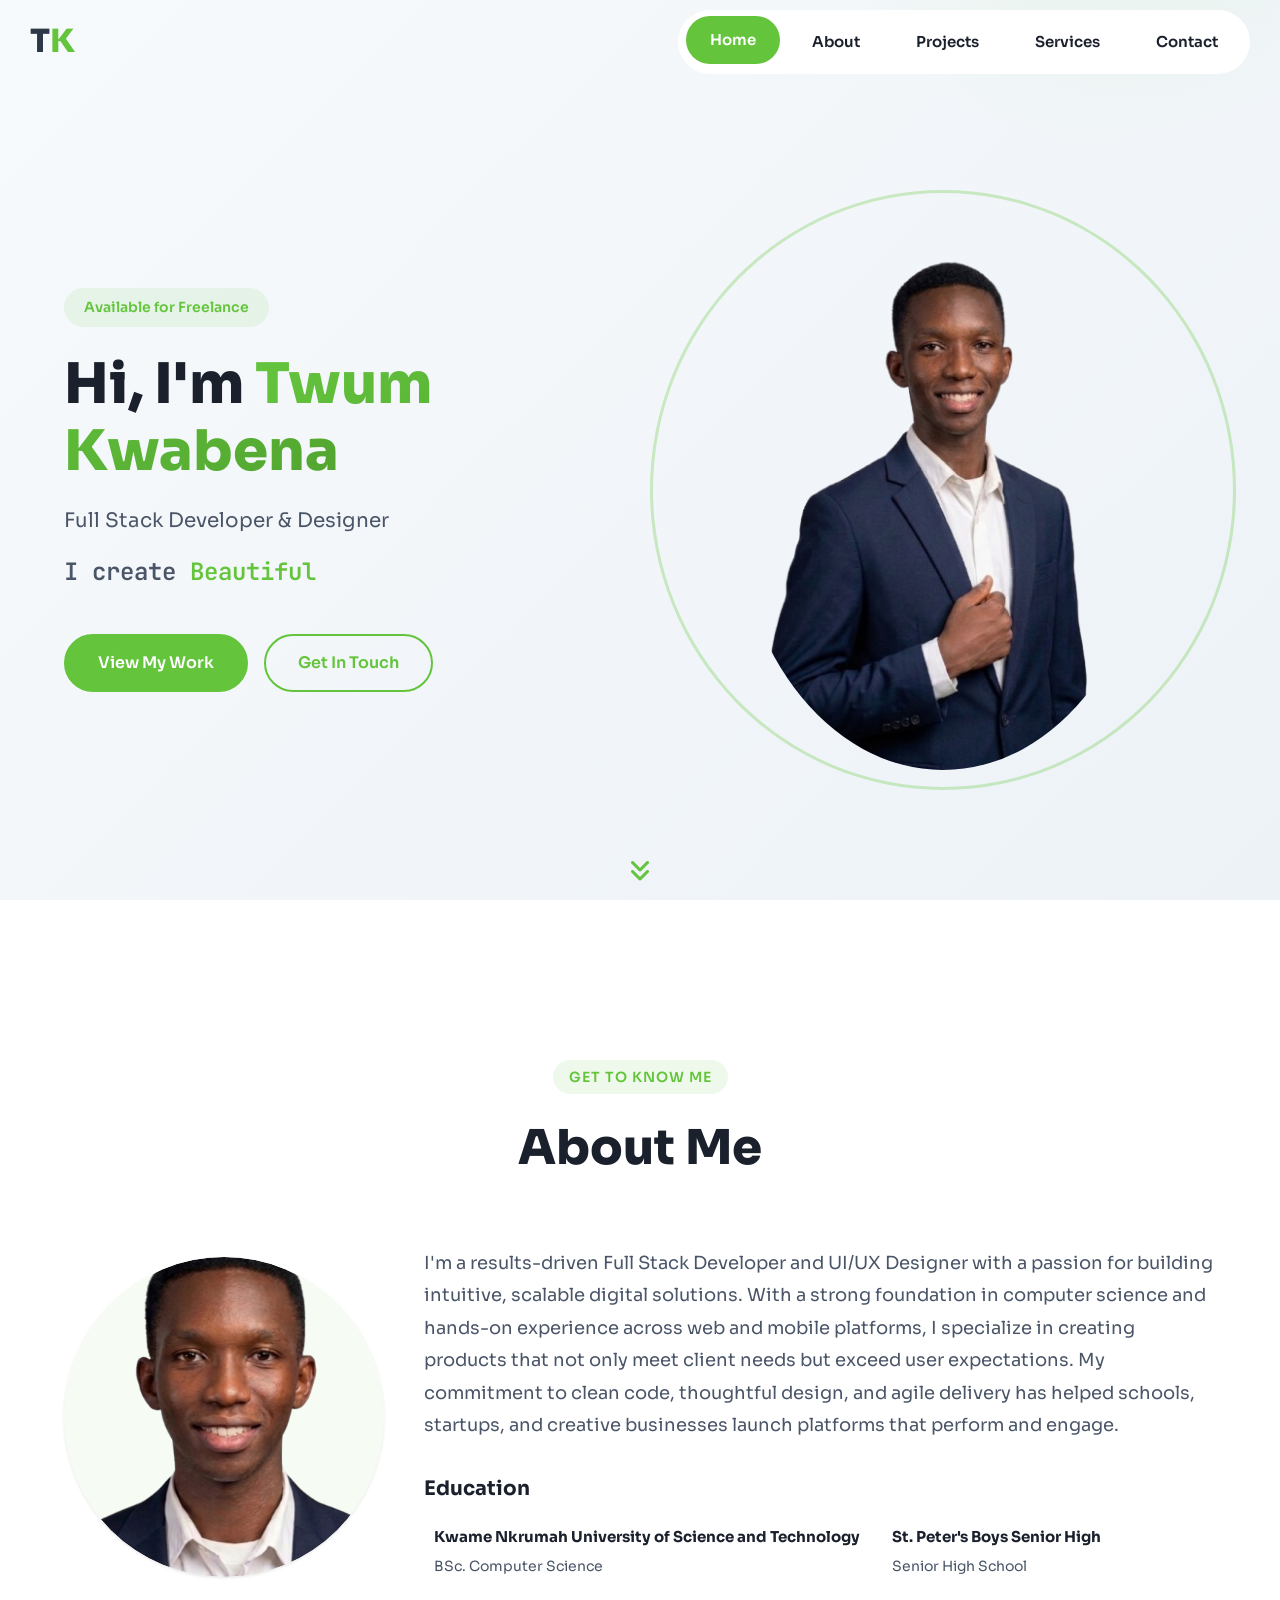
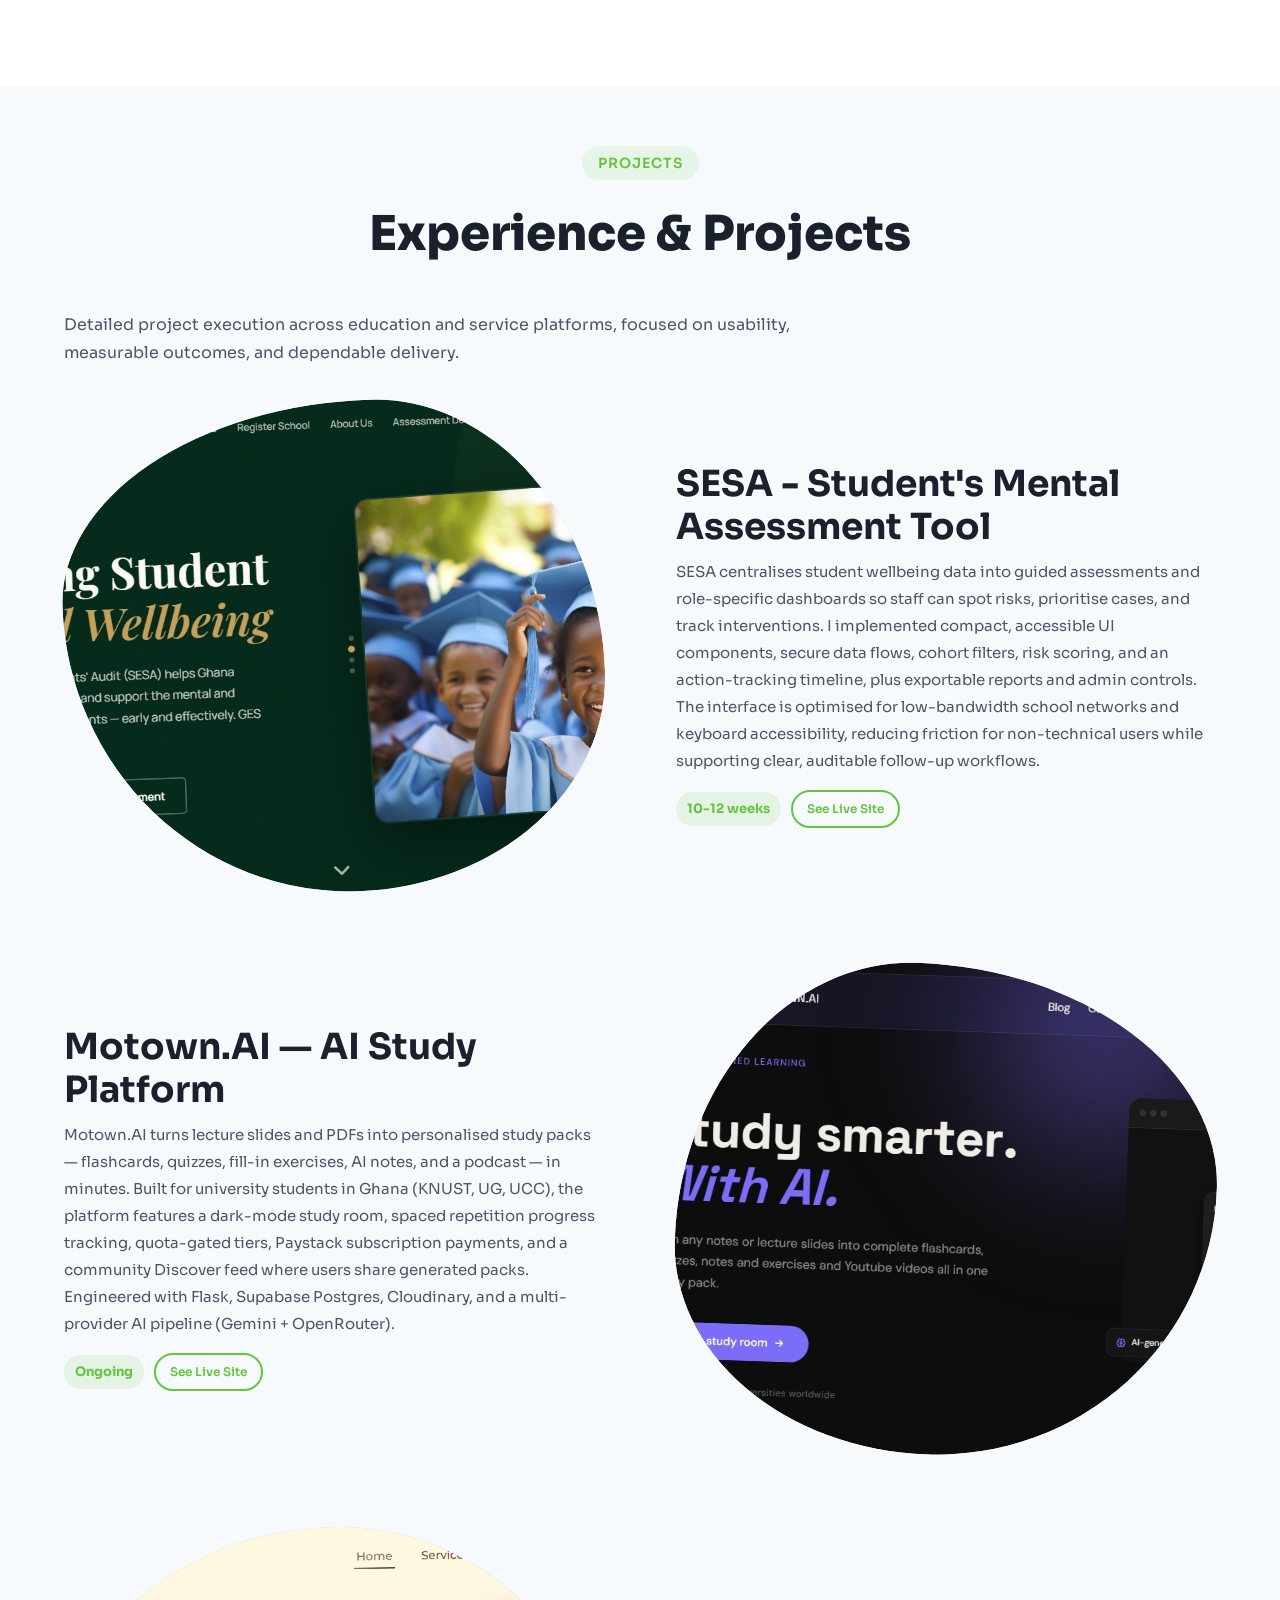
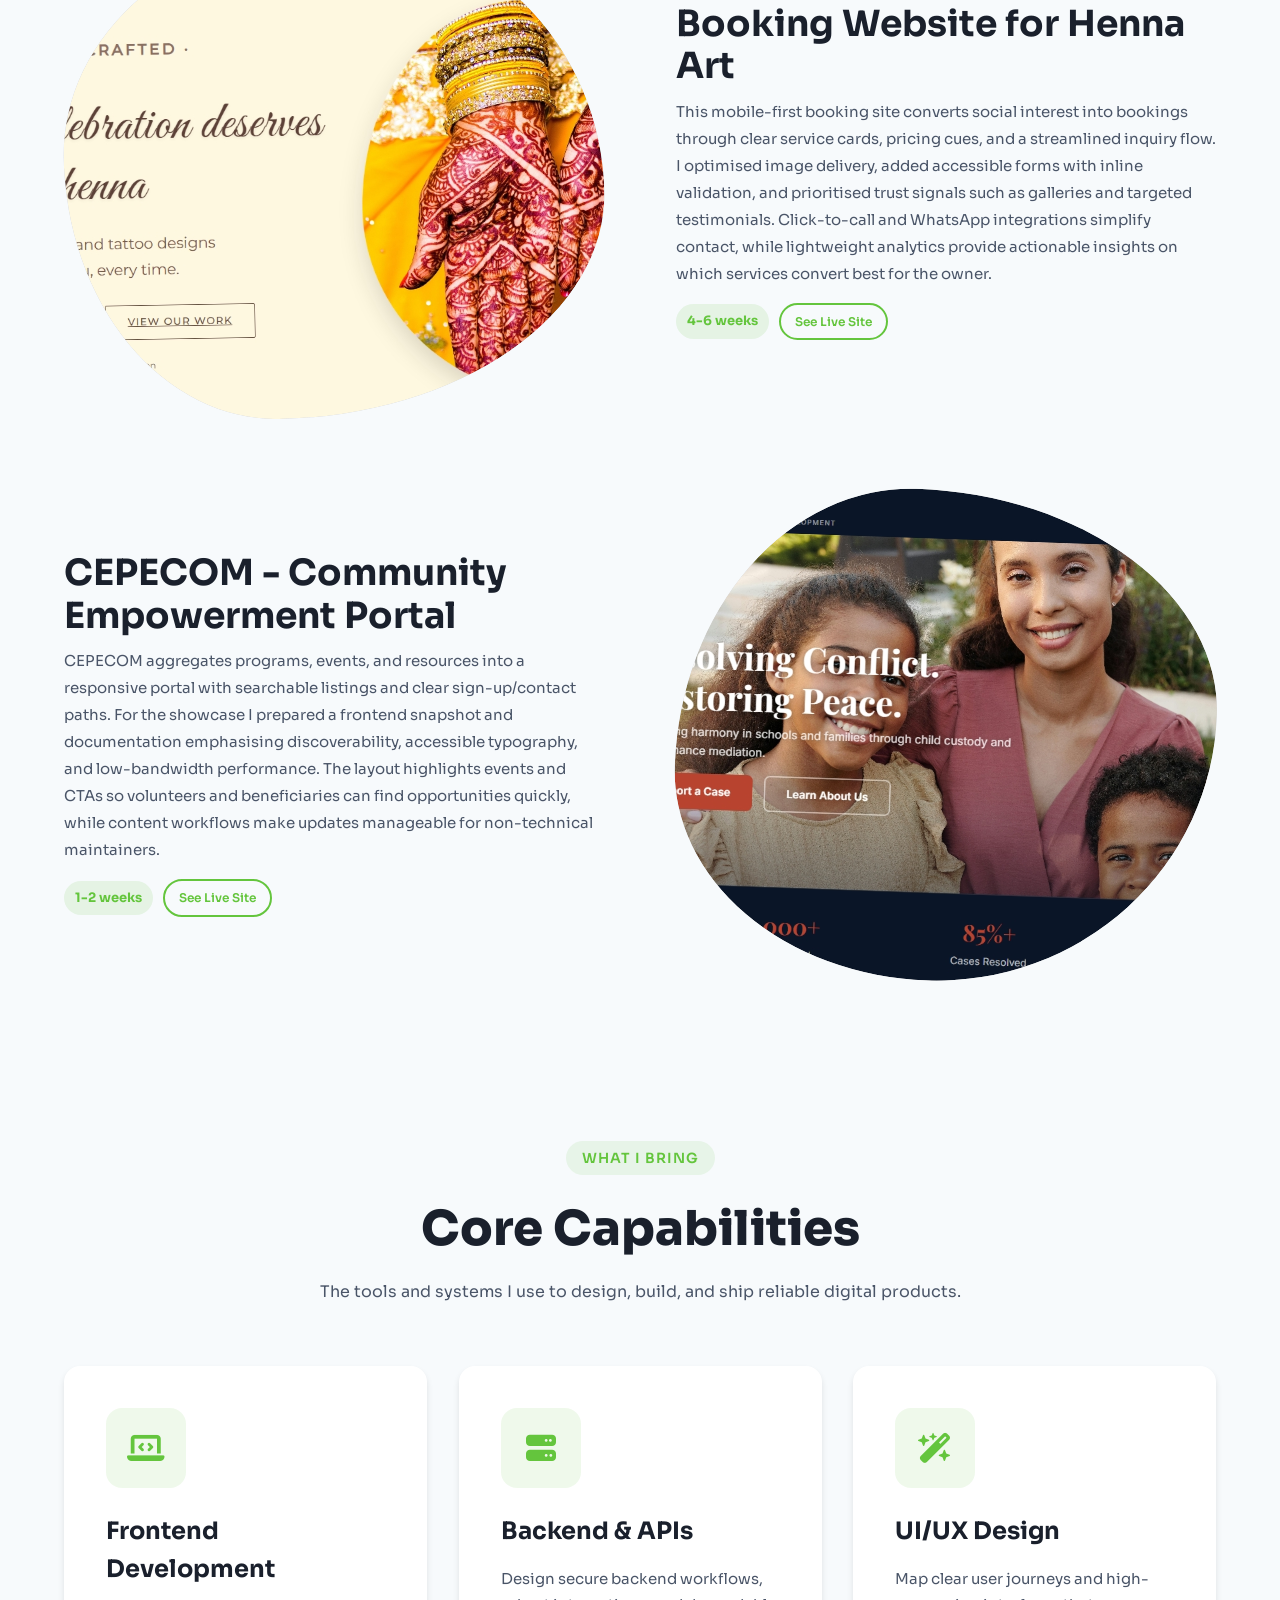
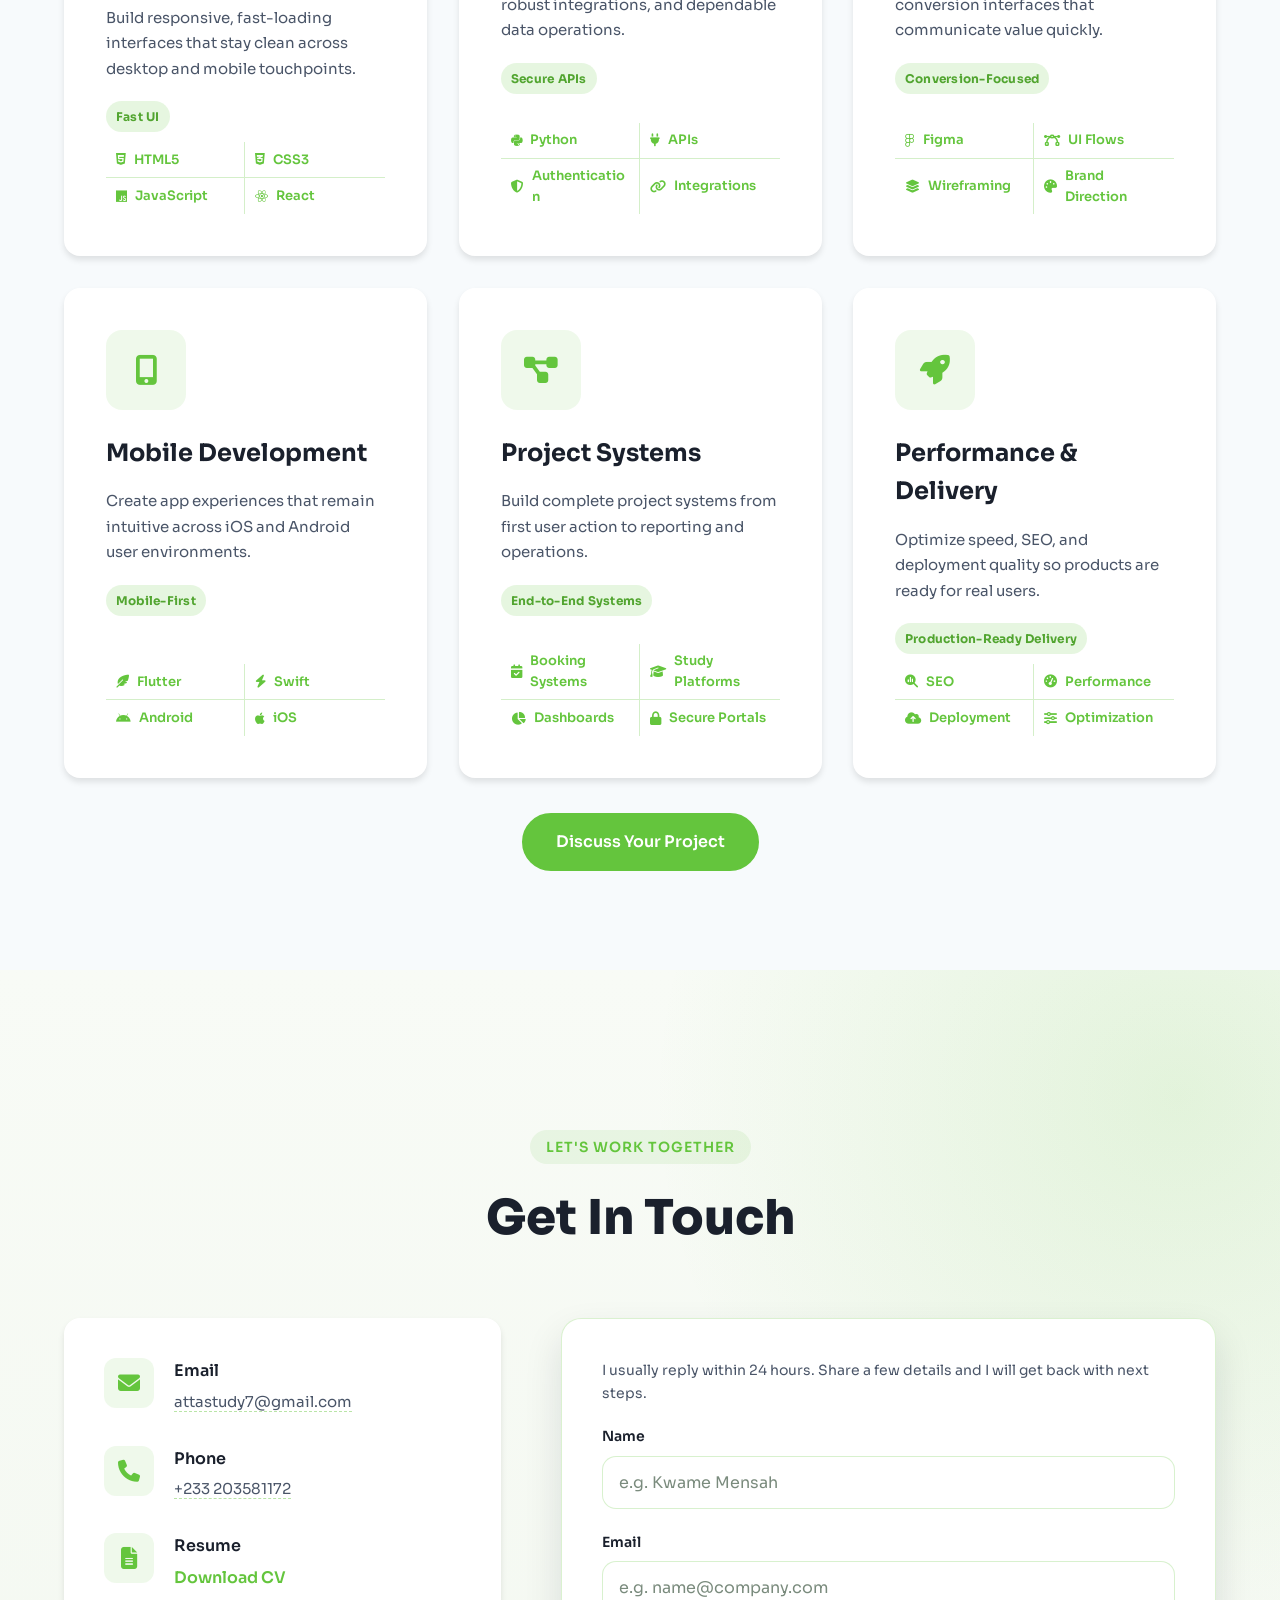
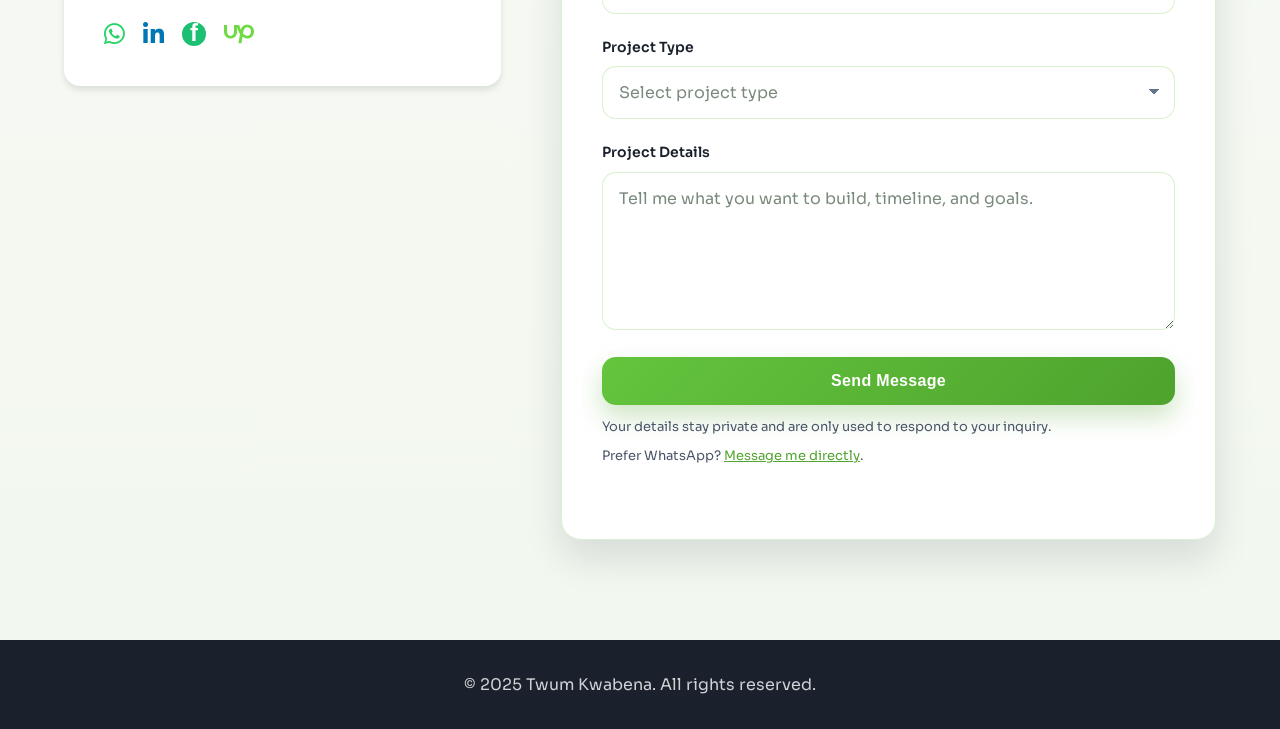
==== commit da233381: "Changes" ====
--- a/index.html
+++ b/index.html
@@ -28,7 +28,7 @@
                     <li><a href="#experience" onclick="closeNav()">Projects</a></li>
           <li><a href="#services" onclick="closeNav()">Services</a></li>
           <li><a href="#contact" onclick="closeNav()">Contact</a></li>
-                    <li class="nav-mobile-cta"><a href="https://www.fiverr.com/s/bdArk6q" target="_blank" rel="noopener noreferrer" onclick="closeNav()">Hire Me</a></li>
+                    <li class="nav-mobile-cta" role="none"><a href="https://www.fiverr.com/s/bdArk6q" target="_blank" rel="noopener noreferrer" onclick="closeNav()" class="nav-cta-link">Hire Me ↗</a></li>
         </ul>
     </nav>
     <div class="hero-container">
@@ -39,7 +39,7 @@
             </h1>
             <p class="hero-subtitle">Full Stack Developer & Designer </p>
             <div class="typing-wrapper">
-                <p class="typing-text">I create <span></span></p>
+                <p class="typing-text">I create <span></span><span class="typing-cursor" aria-hidden="true"></span></p>
             </div>
             <div class="cta-buttons">
                 <a href="#experience" class="btn-primary">View My Work</a>
@@ -60,6 +60,8 @@
 <div id="about">
     <div class="container">
         <div class="section-header">
+
+                    
             <span class="section-label">Get to know me</span>
             <h2 class="section-title">About Me</h2>
         </div>
@@ -112,8 +114,7 @@
                 </div>
                 <div class="experience-body">
                     <h3>SESA - Student's Mental Assessment Tool</h3>
-                    <p>SESA was designed to help schools detect and respond to student wellbeing concerns earlier through structured assessments, smart risk signaling, and role-based visibility for counsellors and administrators. I built the full frontend experience and core backend workflows to ensure that screening, review, and follow-up actions felt simple and guided for non-technical staff.</p>
-                    <p>I also focused heavily on trust and clarity in the interface by implementing secure student data handling patterns, clear status indicators, and clean dashboard summaries that made school-wide trends easy to interpret. The final product gave education teams a practical way to move from reactive support to consistent, policy-aligned intervention planning.</p>
+                    <p>SESA centralises student wellbeing data into guided assessments and role-specific dashboards so staff can spot risks, prioritise cases, and track interventions. I implemented compact, accessible UI components, secure data flows, cohort filters, risk scoring, and an action-tracking timeline, plus exportable reports and admin controls. The interface is optimised for low-bandwidth school networks and keyboard accessibility, reducing friction for non-technical users while supporting clear, auditable follow-up workflows.</p>
                     <div class="experience-meta">
                         <span class="experience-duration">10-12 weeks</span>
                         <a href="https://fopaconsult.com" class="experience-live-link btn-secondary" target="_blank" rel="noopener noreferrer">See Live Site</a>
@@ -123,22 +124,21 @@
 
             <article class="experience-item">
                 <div class="experience-media">
-                    <img class="experience-img experience-img-knowly" src="Images/WEB SCRAPING .jpeg" alt="Knowly project preview">
+                    <img class="experience-img" src="Images/WEB SCRAPING .jpeg" alt="Motown.AI platform preview">
                     <div class="experience-overlay">
-                        <h4>Knowly - Educational Resource Platform</h4>
-                        <a href="https://knowly-ly8l.onrender.com" class="experience-overlay-link" target="_blank" rel="noopener noreferrer">
+                        <h4>Motown.AI — AI Study Platform</h4>
+                        <a href="https://motownai.com" class="experience-overlay-link" target="_blank" rel="noopener noreferrer">
                             Visit
                             <i class="fa-solid fa-arrow-right" aria-hidden="true"></i>
                         </a>
                     </div>
                 </div>
                 <div class="experience-body">
-                    <h3>Knowly - Educational Resource Platform</h3>
-                    <p>Knowly was built as a student-first learning hub where users could discover quality revision material quickly without information overload. I crafted the search and filtering experience to support fast retrieval of notes, exam prep content, and grouped resources while keeping the layout lightweight on slower devices and school networks.</p>
-                    <p>Beyond discovery, I implemented usability improvements such as clean card hierarchy, readable preview states, and mobile-friendly interaction patterns that reduced friction for day-to-day study sessions. The platform evolved into a more focused resource environment where students could spend less time searching and more time learning.</p>
+                    <h3>Motown.AI — AI Study Platform</h3>
+                    <p>Motown.AI turns lecture slides and PDFs into personalised study packs — flashcards, quizzes, fill-in exercises, AI notes, and a podcast — in minutes. Built for university students in Ghana (KNUST, UG, UCC), the platform features a dark-mode study room, spaced repetition progress tracking, quota-gated tiers, Paystack subscription payments, and a community Discover feed where users share generated packs. Engineered with Flask, Supabase Postgres, Cloudinary, and a multi-provider AI pipeline (Gemini + OpenRouter).</p>
                     <div class="experience-meta">
-                        <span class="experience-duration">8-10 weeks</span>
-                        <a href="https://knowly-ly8l.onrender.com" class="experience-live-link btn-secondary" target="_blank" rel="noopener noreferrer">See Live Site</a>
+                        <span class="experience-duration">Ongoing</span>
+                        <a href="https://motownai.com" class="experience-live-link btn-secondary" target="_blank" rel="noopener noreferrer">See Live Site</a>
                     </div>
                 </div>
             </article>
@@ -156,11 +156,31 @@
                 </div>
                 <div class="experience-body">
                     <h3>Booking Website for Henna Art</h3>
-                    <p>This booking website project centered on turning social-media traffic into confirmed client inquiries through a cleaner conversion journey. I designed and implemented structured service pages, testimonial emphasis blocks, and direct booking calls-to-action that guided visitors from browsing to action with minimal confusion.</p>
-                    <p>Special attention was given to mobile layout quality, speed, and contact reliability because most customer traffic came from phones. By simplifying page flow, sharpening service storytelling, and improving inquiry touchpoints, the site became a stronger digital storefront that supported consistent bookings and improved trust with first-time visitors.</p>
+                    <p>This mobile-first booking site converts social interest into bookings through clear service cards, pricing cues, and a streamlined inquiry flow. I optimised image delivery, added accessible forms with inline validation, and prioritised trust signals such as galleries and targeted testimonials. Click-to-call and WhatsApp integrations simplify contact, while lightweight analytics provide actionable insights on which services convert best for the owner.</p>
                     <div class="experience-meta">
                         <span class="experience-duration">4-6 weeks</span>
                         <a href="https://henna-site.onrender.com" class="experience-live-link btn-secondary" target="_blank" rel="noopener noreferrer">See Live Site</a>
+                    </div>
+                </div>
+            </article>
+            
+            <article class="experience-item">
+                <div class="experience-media">
+                    <img class="experience-img experience-img-cepecom" src="Images\CEPECOM-screenshot.jpeg" alt="CEPECOM project preview">
+                    <div class="experience-overlay">
+                        <h4>CEPECOM - Community Empowerment Portal</h4>
+                        <a href="https://cepecomgh.org" class="experience-overlay-link" target="_blank" rel="noopener noreferrer">
+                            Visit
+                            <i class="fa-solid fa-arrow-right" aria-hidden="true"></i>
+                        </a>
+                    </div>
+                </div>
+                <div class="experience-body">
+                    <h3>CEPECOM - Community Empowerment Portal</h3>
+                    <p>CEPECOM aggregates programs, events, and resources into a responsive portal with searchable listings and clear sign-up/contact paths. For the showcase I prepared a frontend snapshot and documentation emphasising discoverability, accessible typography, and low-bandwidth performance. The layout highlights events and CTAs so volunteers and beneficiaries can find opportunities quickly, while content workflows make updates manageable for non-technical maintainers.</p>
+                    <div class="experience-meta">
+                        <span class="experience-duration">1-2 weeks</span>
+                        <a href="https://cepecomgh.org" class="experience-live-link btn-secondary" target="_blank" rel="noopener noreferrer">See Live Site</a>
                     </div>
                 </div>
             </article>
@@ -252,79 +272,7 @@
     </div>
 </div>
 
-<!----------Reviews----------->
-<div id="reviews">
-    <div class="container">
-        <div class="section-header">
-            <span class="section-label">Client Feedback</span>
-            <h2 class="section-title">Ratings & Reviews</h2>
-        </div>
-        <div class="reviews-grid">
-            <article class="review-card">
-                <div class="review-top">
-                    <h3>SESA - Student's Mental Assessment Tool</h3>
-                    <div class="review-stars" aria-label="5 out of 5 stars">
-                        <i class="fa-solid fa-star" aria-hidden="true"></i>
-                        <i class="fa-solid fa-star" aria-hidden="true"></i>
-                        <i class="fa-solid fa-star" aria-hidden="true"></i>
-                        <i class="fa-solid fa-star" aria-hidden="true"></i>
-                        <i class="fa-solid fa-star" aria-hidden="true"></i>
-                    </div>
-                </div>
-                <p class="review-text">Twum delivered exactly what our school wellness initiative needed. The dashboard clarity, risk alerts, and student tracking flow made rollout simple for both staff and counsellors.</p>
-                <div class="review-author">
-                    <span class="review-avatar">AA</span>
-                    <div>
-                        <h4>Angela Asare</h4>
-                        <p>Project Coordinator, SESA</p>
-                    </div>
-                </div>
-            </article>
-
-            <article class="review-card">
-                <div class="review-top">
-                    <h3>Knowly - Educational Resource Platform</h3>
-                    <div class="review-stars" aria-label="5 out of 5 stars">
-                        <i class="fa-solid fa-star" aria-hidden="true"></i>
-                        <i class="fa-solid fa-star" aria-hidden="true"></i>
-                        <i class="fa-solid fa-star" aria-hidden="true"></i>
-                        <i class="fa-solid fa-star" aria-hidden="true"></i>
-                        <i class="fa-solid fa-star" aria-hidden="true"></i>
-                    </div>
-                </div>
-                <p class="review-text">The platform feels fast, modern, and student-friendly. Search and filtering are excellent, and our users immediately noticed how easy it is to find useful study materials.</p>
-                <div class="review-author">
-                    <span class="review-avatar">KM</span>
-                    <div>
-                        <h4>Kwesi Mensah</h4>
-                        <p>Product Lead, Knowly</p>
-                    </div>
-                </div>
-            </article>
-
-            <article class="review-card">
-                <div class="review-top">
-                    <h3>Booking Website for Henna Art</h3>
-                    <div class="review-stars" aria-label="5 out of 5 stars">
-                        <i class="fa-solid fa-star" aria-hidden="true"></i>
-                        <i class="fa-solid fa-star" aria-hidden="true"></i>
-                        <i class="fa-solid fa-star" aria-hidden="true"></i>
-                        <i class="fa-solid fa-star" aria-hidden="true"></i>
-                        <i class="fa-solid fa-star" aria-hidden="true"></i>
-                    </div>
-                </div>
-                <p class="review-text">I wanted a beautiful booking website that converts, and that is exactly what I got. Clients now find services quickly and inquiries have improved since launch.</p>
-                <div class="review-author">
-                    <span class="review-avatar">NA</span>
-                    <div>
-                        <h4>Nana Agyemang</h4>
-                        <p>Founder, Henna Studio</p>
-                    </div>
-                </div>
-            </article>
-        </div>
-    </div>
-</div>
+<!-- Reviews section removed -->
 
 <!--------------contact----------------->
 <div id="contact">
--- a/style.css
+++ b/style.css
@@ -30,6 +30,7 @@
 html {
     scroll-behavior: smooth;
     font-size: 16px;
+    overflow-x: hidden;
 }
 
 body {
@@ -197,11 +198,12 @@
     position: absolute;
     top: -50%;
     right: -10%;
-    width: 600px;
-    height: 600px;
+    width: min(600px, 80vw);
+    height: min(600px, 80vw);
     background: radial-gradient(circle, rgba(100, 197, 61, 0.1) 0%, transparent 70%);
     border-radius: 50%;
     animation: float 20s infinite ease-in-out;
+    pointer-events: none;
 }
 
 .scroll-indicator {
@@ -249,7 +251,6 @@
 }
 
 body.hero-ready .hero-animate {
-    animation: none !important;
     opacity: 1;
     transform: none;
 }
@@ -261,7 +262,6 @@
         opacity 0.8s cubic-bezier(0.4, 0, 0.2, 1),
         transform 0.8s cubic-bezier(0.4, 0, 0.2, 1);
     transition-delay: var(--hero-delay, 0ms);
-    will-change: transform, opacity;
 }
 
 .hero-animate.badge {
@@ -356,29 +356,26 @@
     display: inline;
     position: relative;
     color: var(--primary-color);
-}
-
-.typing-text span::after {
-    content: '';
+    /* Prevent zero-width collapse when empty — keeps cursor anchored */
+    min-width: 2px;
+}
+
+.typing-cursor {
     display: inline-block;
-    width: 3px;
-    height: 1.15em;
+    width: 2.5px;
+    height: 1.1em;
     background: var(--primary-color);
-    margin-left: 4px;
-    vertical-align: -0.15em;
-    animation: blink-cursor 0.8s ease-in-out infinite;
+    margin-left: 2px;
+    vertical-align: -0.12em;
+    border-radius: 1px;
+    animation: blink-cursor 0.75s ease-in-out infinite;
+    /* Own compositing layer — independent of the typing span's layer */
+    will-change: opacity;
 }
 
 @keyframes blink-cursor {
-    0%, 100% { opacity: 1; }
-    50% { opacity: 0; }
-}
-
-@media (prefers-reduced-motion: reduce) {
-    .typing-text span::after {
-        animation: none;
-        opacity: 1;
-    }
+    0%, 45%  { opacity: 1; }
+    55%, 100% { opacity: 0; }
 }
 
 
@@ -464,7 +461,7 @@
 }
 
 /* ===== SECTION STYLING ===== */
-section, #about, #services, #portfolio, #reviews, #contact {
+section, #about, #services, #portfolio, #contact {
     padding: 100px 0;
 }
 
@@ -544,7 +541,6 @@
 }
 
 body.js-scroll-reveal .service-card,
-body.js-scroll-reveal .review-card,
 body.js-scroll-reveal .contact-info,
 body.js-scroll-reveal .contact-form-wrapper,
 body.js-scroll-reveal .experience-item,
@@ -1398,84 +1394,7 @@
     text-align: center;
 }
 
-/* ===== REVIEWS SECTION ===== */
-#reviews {
-    background: linear-gradient(180deg, #f7fafc 0%, #eef5ea 100%);
-}
-
-.reviews-grid {
-    display: grid;
-    grid-template-columns: repeat(3, minmax(0, 1fr));
-    gap: 24px;
-}
-
-.review-card {
-    background: var(--bg-white);
-    border: 1px solid rgba(100, 197, 61, 0.25);
-    border-radius: 18px;
-    padding: 24px;
-    box-shadow: var(--shadow-md);
-    display: flex;
-    flex-direction: column;
-    gap: 16px;
-    transition: var(--transition);
-}
-
-.review-card:hover {
-    transform: translateY(-4px);
-    box-shadow: var(--shadow-xl);
-}
-
-.review-top h3 {
-    font-size: 18px;
-    line-height: 1.35;
-    color: var(--text-dark);
-    margin-bottom: 10px;
-}
-
-.review-stars {
-    color: #f4b400;
-    display: flex;
-    gap: 4px;
-    font-size: 14px;
-}
-
-.review-text {
-    color: var(--text-light);
-    line-height: 1.7;
-    font-size: 15px;
-}
-
-.review-author {
-    display: flex;
-    align-items: center;
-    gap: 12px;
-    margin-top: auto;
-}
-
-.review-avatar {
-    width: 42px;
-    height: 42px;
-    border-radius: 50%;
-    display: inline-flex;
-    align-items: center;
-    justify-content: center;
-    background: rgba(100, 197, 61, 0.15);
-    color: var(--primary-dark);
-    font-weight: 800;
-    font-size: 13px;
-}
-
-.review-author h4 {
-    font-size: 15px;
-    color: var(--text-dark);
-    margin-bottom: 2px;
-}
-
-.review-author p {
-    font-size: 13px;
-    color: var(--text-lighter);
-}
+/* Reviews section removed */
 
 /* ===== CONTACT SECTION ===== */
 #contact {
@@ -1911,24 +1830,37 @@
 
     .nav-mobile-cta {
         display: block;
-        margin-top: 16px;
+        margin-top: 20px;
+        padding-top: 20px;
+        border-top: 1px solid var(--border-color);
     }
 
     .nav-mobile-cta a {
-        display: block;
+        display: flex;
+        align-items: center;
+        justify-content: center;
+        gap: 6px;
         text-align: center;
         font-weight: 700;
+        font-size: 15px;
         background: var(--primary-color);
         color: white;
         padding: 14px 24px;
         border-radius: 50px;
         text-decoration: none;
         transition: var(--transition);
-    }
-
-    .nav-mobile-cta a:hover,
-    .nav-mobile-cta a.active,
-    .nav-mobile-cta a:visited {
+        letter-spacing: 0.01em;
+    }
+
+    .nav-mobile-cta a:hover {
+        background: var(--primary-dark);
+        color: white;
+        transform: translateY(-1px);
+    }
+
+    /* Override the generic #menu li a hover so the CTA keeps its own style */
+    #menu .nav-mobile-cta a:hover,
+    #menu .nav-mobile-cta a.active {
         background: var(--primary-dark);
         color: white;
     }
@@ -1990,6 +1922,11 @@
         font-size: 12px;
     }
 
+    .profile-circle {
+        width: min(180px, 52vw);
+        height: min(180px, 52vw);
+    }
+
     .typing-wrapper {
         margin-bottom: 18px;
     }
@@ -2001,10 +1938,11 @@
         margin-top: 28px;
     }
 
-    body.hero-ready .hero-animate,
     body.js-scroll-reveal .is-visible {
         will-change: auto;
     }
+
+
 
     .btn-primary, .btn-secondary {
         width: 100%;
@@ -2033,7 +1971,7 @@
     }
 
     /* Sections Mobile */
-    section, #about, #services, #portfolio, #reviews, #contact {
+    section, #about, #services, #portfolio, #contact {
         padding: 60px 0;
     }
 
@@ -2165,9 +2103,7 @@
         text-align: center;
     }
 
-    .reviews-grid {
-        grid-template-columns: 1fr;
-    }
+    /* reviews layout removed for mobile */
 
     /* Contact Mobile */
     .contact-wrapper {
@@ -2227,30 +2163,4 @@
     }
 }
 
-@media (prefers-reduced-motion: reduce) {
-    html {
-        scroll-behavior: auto;
-    }
-
-    *,
-    *::before,
-    *::after {
-        animation-duration: 0.01ms !important;
-        animation-iteration-count: 1 !important;
-        transition-duration: 0.01ms !important;
-        scroll-behavior: auto !important;
-    }
-
-    body.js-scroll-reveal .reveal-item,
-    body.js-scroll-reveal .is-visible {
-        opacity: 1 !important;
-        transform: none !important;
-        filter: none !important;
-    }
-
-    .hero-animate {
-        opacity: 1 !important;
-        transform: none !important;
-        transition: none !important;
-    }
-}
+
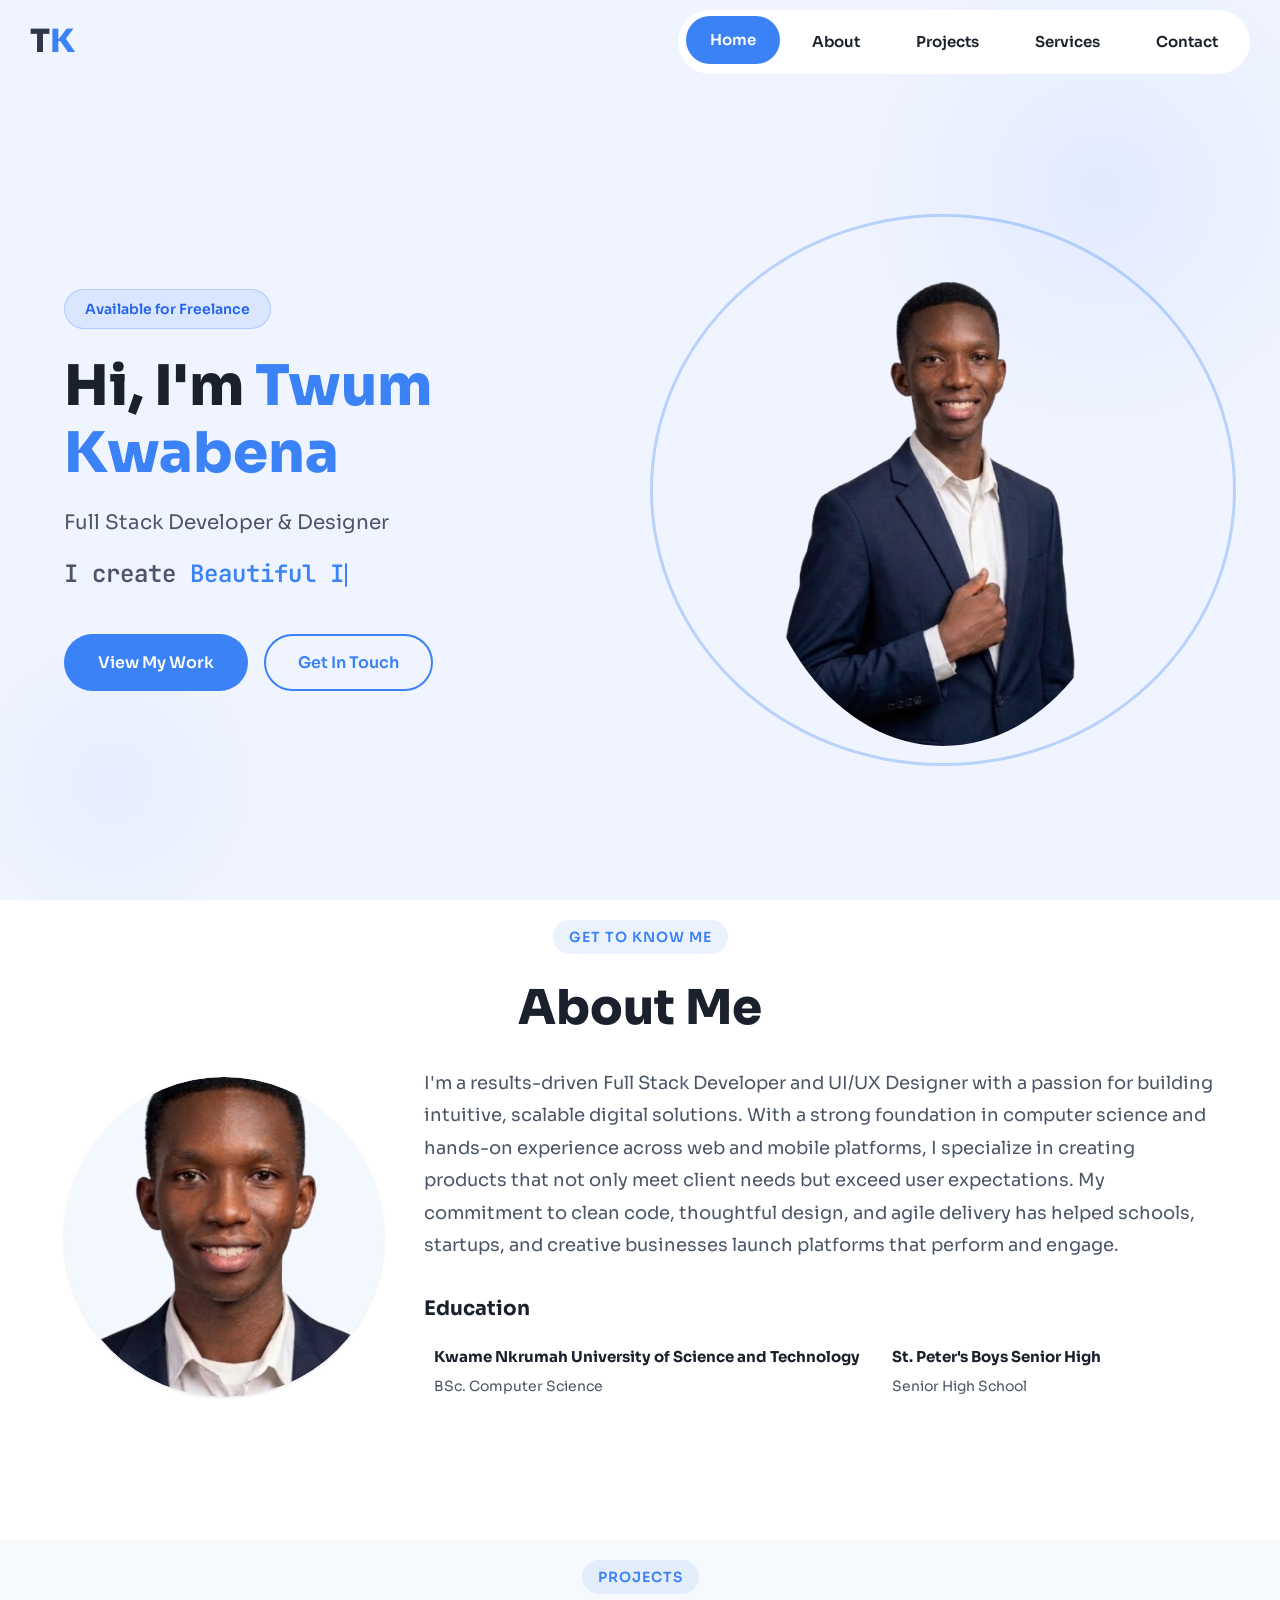
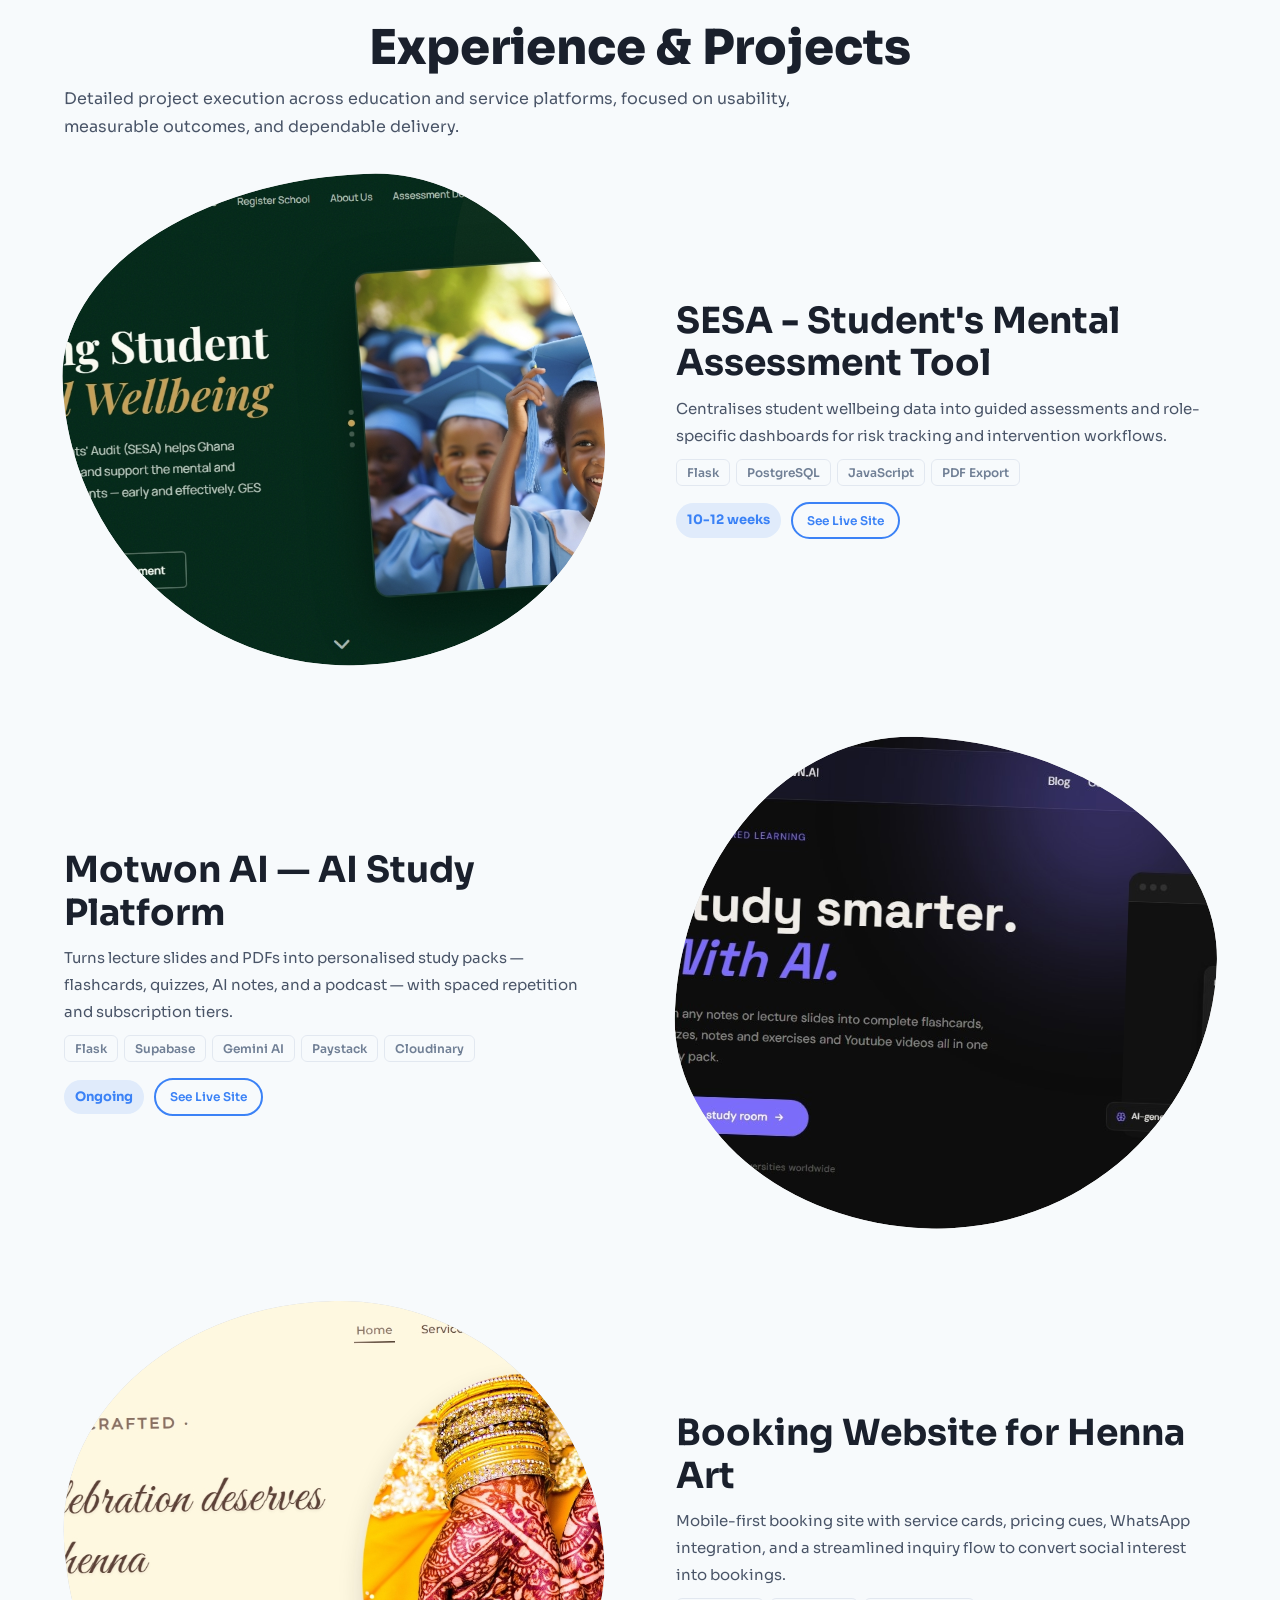
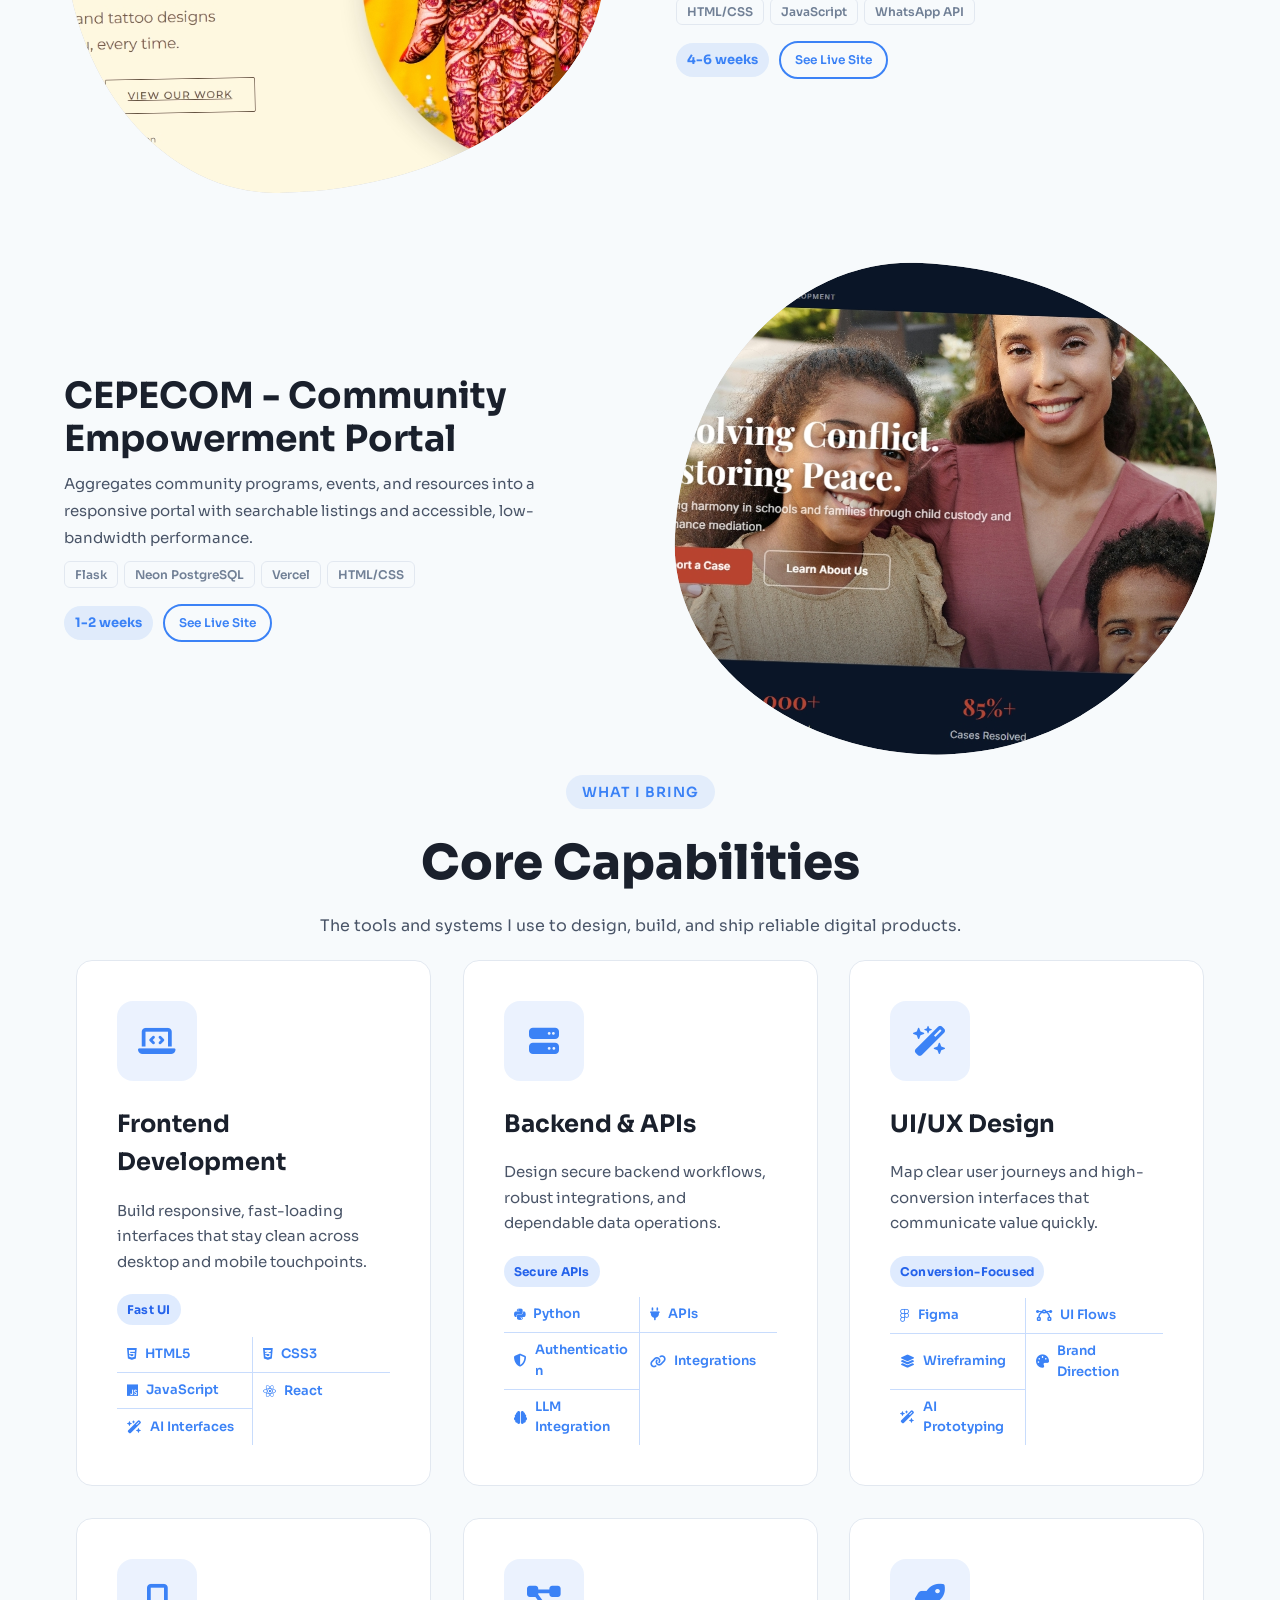
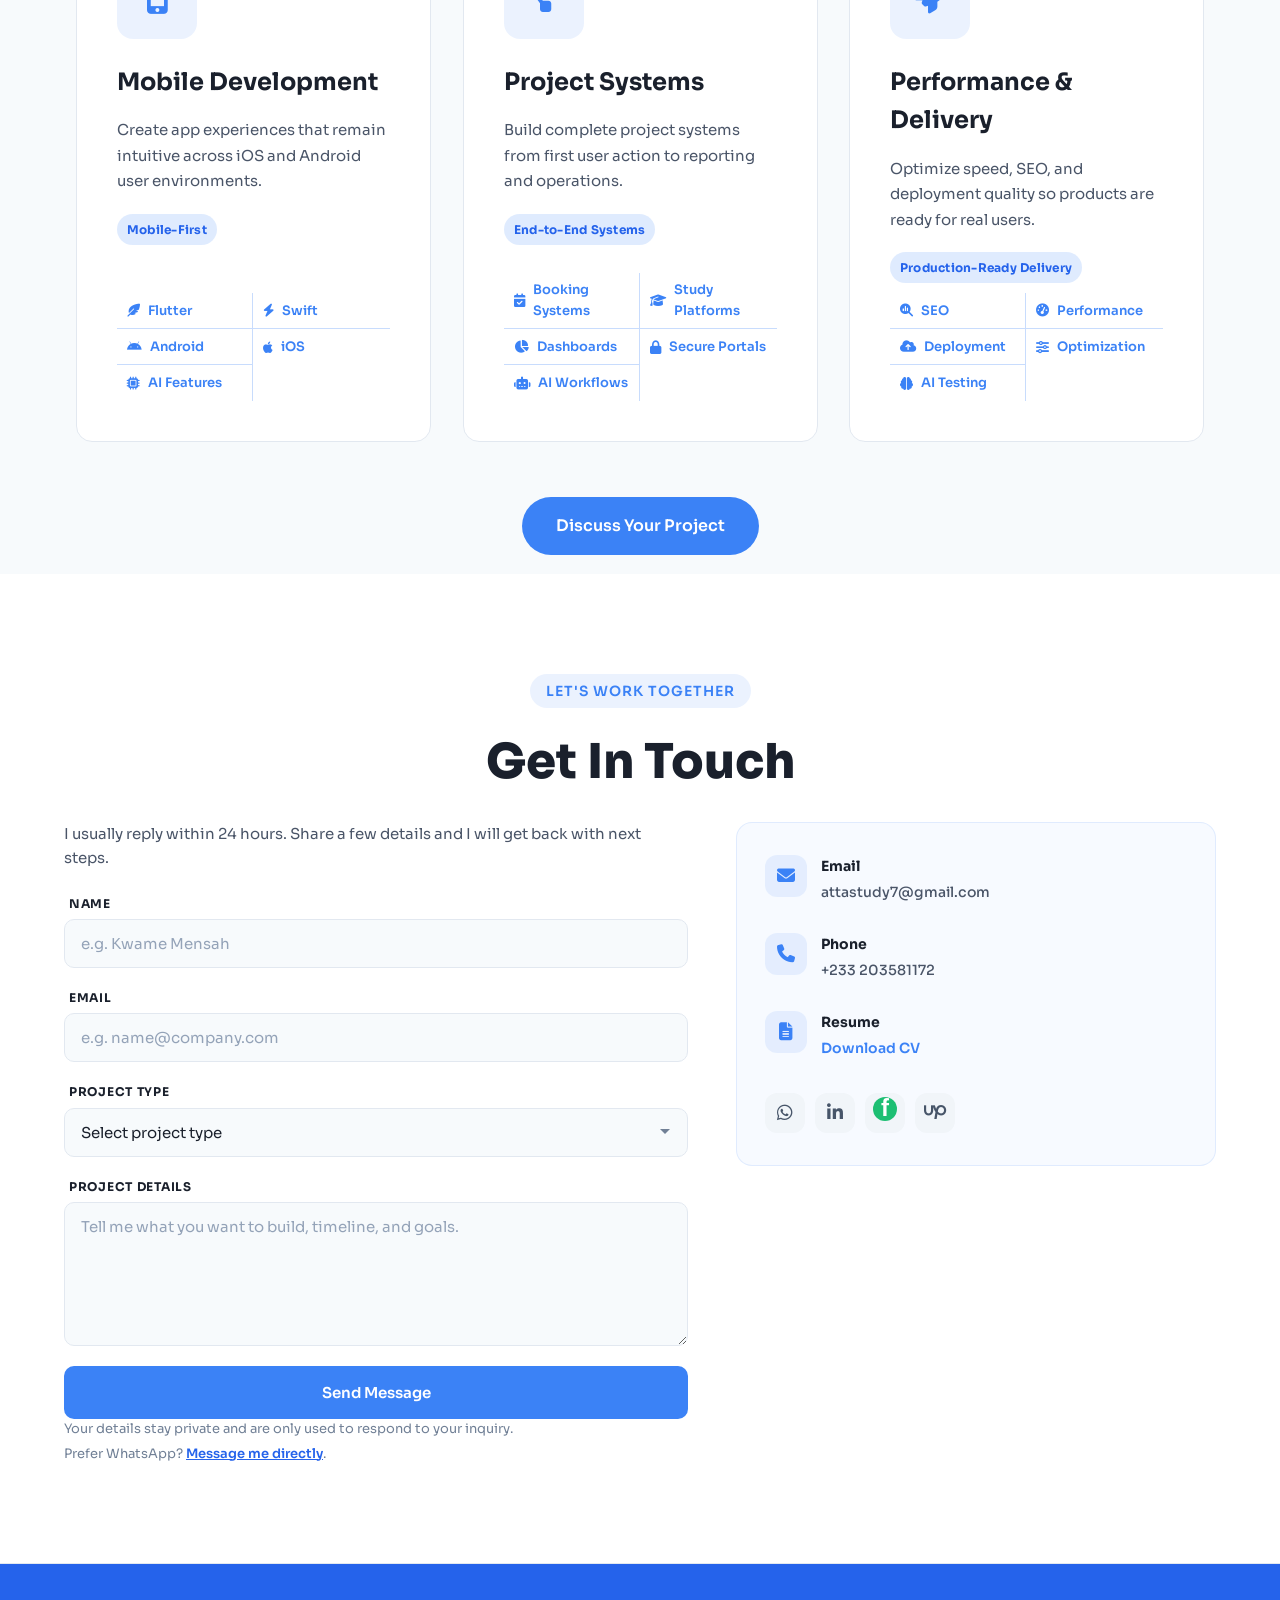
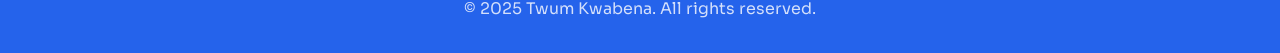
==== commit 7e9d0e44: "UI Upgrades" ====
--- a/index.html
+++ b/index.html
@@ -28,7 +28,7 @@
                     <li><a href="#experience" onclick="closeNav()">Projects</a></li>
           <li><a href="#services" onclick="closeNav()">Services</a></li>
           <li><a href="#contact" onclick="closeNav()">Contact</a></li>
-                    <li class="nav-mobile-cta" role="none"><a href="https://www.fiverr.com/s/bdArk6q" target="_blank" rel="noopener noreferrer" onclick="closeNav()" class="nav-cta-link">Hire Me ↗</a></li>
+                    <li class="nav-mobile-cta" role="none"><a href="#" onclick="openHireModal(); return false;" class="nav-cta-link">Hire Me</a></li>
         </ul>
     </nav>
     <div class="hero-container">
@@ -39,7 +39,7 @@
             </h1>
             <p class="hero-subtitle">Full Stack Developer & Designer </p>
             <div class="typing-wrapper">
-                <p class="typing-text">I create <span></span><span class="typing-cursor" aria-hidden="true"></span></p>
+                <p class="typing-text"><span class="typing-prefix">I create&nbsp;</span><span class="typing-typed"></span><span class="typing-cursor" aria-hidden="true"></span></p>
             </div>
             <div class="cta-buttons">
                 <a href="#experience" class="btn-primary">View My Work</a>
@@ -51,9 +51,6 @@
             <img src="./Images/M3.png" alt="Twum Kwabena">
         </div>    
     </div>
-    <a href="#about" class="scroll-indicator" aria-label="Scroll down to About section">
-        <i class="fa-solid fa-angles-down" aria-hidden="true"></i>
-    </a>
 </div>
 
 <!-- -----About--------- -->
@@ -114,7 +111,10 @@
                 </div>
                 <div class="experience-body">
                     <h3>SESA - Student's Mental Assessment Tool</h3>
-                    <p>SESA centralises student wellbeing data into guided assessments and role-specific dashboards so staff can spot risks, prioritise cases, and track interventions. I implemented compact, accessible UI components, secure data flows, cohort filters, risk scoring, and an action-tracking timeline, plus exportable reports and admin controls. The interface is optimised for low-bandwidth school networks and keyboard accessibility, reducing friction for non-technical users while supporting clear, auditable follow-up workflows.</p>
+                    <p>Centralises student wellbeing data into guided assessments and role-specific dashboards for risk tracking and intervention workflows.</p>
+                    <div class="experience-stack">
+                        <span>Flask</span><span>PostgreSQL</span><span>JavaScript</span><span>PDF Export</span>
+                    </div>
                     <div class="experience-meta">
                         <span class="experience-duration">10-12 weeks</span>
                         <a href="https://fopaconsult.com" class="experience-live-link btn-secondary" target="_blank" rel="noopener noreferrer">See Live Site</a>
@@ -124,9 +124,9 @@
 
             <article class="experience-item">
                 <div class="experience-media">
-                    <img class="experience-img" src="Images/WEB SCRAPING .jpeg" alt="Motown.AI platform preview">
+                    <img class="experience-img" src="Images/WEB SCRAPING .jpeg" alt="Motwon AI platform preview">
                     <div class="experience-overlay">
-                        <h4>Motown.AI — AI Study Platform</h4>
+                        <h4>Motwon AI — AI Study Platform</h4>
                         <a href="https://motownai.com" class="experience-overlay-link" target="_blank" rel="noopener noreferrer">
                             Visit
                             <i class="fa-solid fa-arrow-right" aria-hidden="true"></i>
@@ -134,8 +134,11 @@
                     </div>
                 </div>
                 <div class="experience-body">
-                    <h3>Motown.AI — AI Study Platform</h3>
-                    <p>Motown.AI turns lecture slides and PDFs into personalised study packs — flashcards, quizzes, fill-in exercises, AI notes, and a podcast — in minutes. Built for university students in Ghana (KNUST, UG, UCC), the platform features a dark-mode study room, spaced repetition progress tracking, quota-gated tiers, Paystack subscription payments, and a community Discover feed where users share generated packs. Engineered with Flask, Supabase Postgres, Cloudinary, and a multi-provider AI pipeline (Gemini + OpenRouter).</p>
+                    <h3>Motwon AI — AI Study Platform</h3>
+                    <p>Turns lecture slides and PDFs into personalised study packs — flashcards, quizzes, AI notes, and a podcast — with spaced repetition and subscription tiers.</p>
+                    <div class="experience-stack">
+                        <span>Flask</span><span>Supabase</span><span>Gemini AI</span><span>Paystack</span><span>Cloudinary</span>
+                    </div>
                     <div class="experience-meta">
                         <span class="experience-duration">Ongoing</span>
                         <a href="https://motownai.com" class="experience-live-link btn-secondary" target="_blank" rel="noopener noreferrer">See Live Site</a>
@@ -156,7 +159,10 @@
                 </div>
                 <div class="experience-body">
                     <h3>Booking Website for Henna Art</h3>
-                    <p>This mobile-first booking site converts social interest into bookings through clear service cards, pricing cues, and a streamlined inquiry flow. I optimised image delivery, added accessible forms with inline validation, and prioritised trust signals such as galleries and targeted testimonials. Click-to-call and WhatsApp integrations simplify contact, while lightweight analytics provide actionable insights on which services convert best for the owner.</p>
+                    <p>Mobile-first booking site with service cards, pricing cues, WhatsApp integration, and a streamlined inquiry flow to convert social interest into bookings.</p>
+                    <div class="experience-stack">
+                        <span>HTML/CSS</span><span>JavaScript</span><span>WhatsApp API</span>
+                    </div>
                     <div class="experience-meta">
                         <span class="experience-duration">4-6 weeks</span>
                         <a href="https://henna-site.onrender.com" class="experience-live-link btn-secondary" target="_blank" rel="noopener noreferrer">See Live Site</a>
@@ -177,7 +183,10 @@
                 </div>
                 <div class="experience-body">
                     <h3>CEPECOM - Community Empowerment Portal</h3>
-                    <p>CEPECOM aggregates programs, events, and resources into a responsive portal with searchable listings and clear sign-up/contact paths. For the showcase I prepared a frontend snapshot and documentation emphasising discoverability, accessible typography, and low-bandwidth performance. The layout highlights events and CTAs so volunteers and beneficiaries can find opportunities quickly, while content workflows make updates manageable for non-technical maintainers.</p>
+                    <p>Aggregates community programs, events, and resources into a responsive portal with searchable listings and accessible, low-bandwidth performance.</p>
+                    <div class="experience-stack">
+                        <span>Flask</span><span>Neon PostgreSQL</span><span>Vercel</span><span>HTML/CSS</span>
+                    </div>
                     <div class="experience-meta">
                         <span class="experience-duration">1-2 weeks</span>
                         <a href="https://cepecomgh.org" class="experience-live-link btn-secondary" target="_blank" rel="noopener noreferrer">See Live Site</a>
@@ -207,7 +216,7 @@
                 <p class="group-description">Build responsive, fast-loading interfaces that stay clean across desktop and mobile touchpoints.</p>
                 <span class="service-outcome">Fast UI</span>
                 <div class="skill-tags">
-                    <span><i class="fa-brands fa-html5" aria-hidden="true"></i>HTML5</span><span><i class="fa-brands fa-css3-alt" aria-hidden="true"></i>CSS3</span><span><i class="fa-brands fa-js" aria-hidden="true"></i>JavaScript</span><span><i class="fa-brands fa-react" aria-hidden="true"></i>React</span>
+                    <span><i class="fa-brands fa-html5" aria-hidden="true"></i>HTML5</span><span><i class="fa-brands fa-css3-alt" aria-hidden="true"></i>CSS3</span><span><i class="fa-brands fa-js" aria-hidden="true"></i>JavaScript</span><span><i class="fa-brands fa-react" aria-hidden="true"></i>React</span><span><i class="fa-solid fa-wand-magic-sparkles" aria-hidden="true"></i>AI Interfaces</span>
                 </div>
             </div>
             <div class="service-card">
@@ -218,7 +227,7 @@
                 <p class="group-description">Design secure backend workflows, robust integrations, and dependable data operations.</p>
                 <span class="service-outcome">Secure APIs</span>
                 <div class="skill-tags">
-                    <span><i class="fa-brands fa-python" aria-hidden="true"></i>Python</span><span><i class="fa-solid fa-plug" aria-hidden="true"></i>APIs</span><span><i class="fa-solid fa-shield-halved" aria-hidden="true"></i>Authentication</span><span><i class="fa-solid fa-link" aria-hidden="true"></i>Integrations</span>
+                    <span><i class="fa-brands fa-python" aria-hidden="true"></i>Python</span><span><i class="fa-solid fa-plug" aria-hidden="true"></i>APIs</span><span><i class="fa-solid fa-shield-halved" aria-hidden="true"></i>Authentication</span><span><i class="fa-solid fa-link" aria-hidden="true"></i>Integrations</span><span><i class="fa-solid fa-brain" aria-hidden="true"></i>LLM Integration</span>
                 </div>
             </div>
             <div class="service-card">
@@ -229,7 +238,7 @@
                 <p class="group-description">Map clear user journeys and high-conversion interfaces that communicate value quickly.</p>
                 <span class="service-outcome">Conversion-Focused</span>
                 <div class="skill-tags">
-                    <span><i class="fa-brands fa-figma" aria-hidden="true"></i>Figma</span><span><i class="fa-solid fa-bezier-curve" aria-hidden="true"></i>UI Flows</span><span><i class="fa-solid fa-layer-group" aria-hidden="true"></i>Wireframing</span><span><i class="fa-solid fa-palette" aria-hidden="true"></i>Brand Direction</span>
+                    <span><i class="fa-brands fa-figma" aria-hidden="true"></i>Figma</span><span><i class="fa-solid fa-bezier-curve" aria-hidden="true"></i>UI Flows</span><span><i class="fa-solid fa-layer-group" aria-hidden="true"></i>Wireframing</span><span><i class="fa-solid fa-palette" aria-hidden="true"></i>Brand Direction</span><span><i class="fa-solid fa-wand-magic-sparkles" aria-hidden="true"></i>AI Prototyping</span>
                 </div>
             </div>
             <div class="service-card">
@@ -240,7 +249,7 @@
                 <p class="group-description">Create app experiences that remain intuitive across iOS and Android user environments.</p>
                 <span class="service-outcome">Mobile-First</span>
                 <div class="skill-tags">
-                    <span><i class="fa-solid fa-feather-pointed" aria-hidden="true"></i>Flutter</span><span><i class="fa-solid fa-bolt" aria-hidden="true"></i>Swift</span><span><i class="fa-brands fa-android" aria-hidden="true"></i>Android</span><span><i class="fa-brands fa-apple" aria-hidden="true"></i>iOS</span>
+                    <span><i class="fa-solid fa-feather-pointed" aria-hidden="true"></i>Flutter</span><span><i class="fa-solid fa-bolt" aria-hidden="true"></i>Swift</span><span><i class="fa-brands fa-android" aria-hidden="true"></i>Android</span><span><i class="fa-brands fa-apple" aria-hidden="true"></i>iOS</span><span><i class="fa-solid fa-microchip" aria-hidden="true"></i>AI Features</span>
                 </div>
             </div>
             <div class="service-card">
@@ -251,7 +260,7 @@
                 <p class="group-description">Build complete project systems from first user action to reporting and operations.</p>
                 <span class="service-outcome">End-to-End Systems</span>
                 <div class="skill-tags">
-                    <span><i class="fa-solid fa-calendar-check" aria-hidden="true"></i>Booking Systems</span><span><i class="fa-solid fa-graduation-cap" aria-hidden="true"></i>Study Platforms</span><span><i class="fa-solid fa-chart-pie" aria-hidden="true"></i>Dashboards</span><span><i class="fa-solid fa-lock" aria-hidden="true"></i>Secure Portals</span>
+                    <span><i class="fa-solid fa-calendar-check" aria-hidden="true"></i>Booking Systems</span><span><i class="fa-solid fa-graduation-cap" aria-hidden="true"></i>Study Platforms</span><span><i class="fa-solid fa-chart-pie" aria-hidden="true"></i>Dashboards</span><span><i class="fa-solid fa-lock" aria-hidden="true"></i>Secure Portals</span><span><i class="fa-solid fa-robot" aria-hidden="true"></i>AI Workflows</span>
                 </div>
             </div>
             <div class="service-card">
@@ -262,12 +271,12 @@
                 <p class="group-description">Optimize speed, SEO, and deployment quality so products are ready for real users.</p>
                 <span class="service-outcome">Production-Ready Delivery</span>
                 <div class="skill-tags">
-                    <span><i class="fa-solid fa-magnifying-glass-chart" aria-hidden="true"></i>SEO</span><span><i class="fa-solid fa-gauge-high" aria-hidden="true"></i>Performance</span><span><i class="fa-solid fa-cloud-arrow-up" aria-hidden="true"></i>Deployment</span><span><i class="fa-solid fa-sliders" aria-hidden="true"></i>Optimization</span>
+                    <span><i class="fa-solid fa-magnifying-glass-chart" aria-hidden="true"></i>SEO</span><span><i class="fa-solid fa-gauge-high" aria-hidden="true"></i>Performance</span><span><i class="fa-solid fa-cloud-arrow-up" aria-hidden="true"></i>Deployment</span><span><i class="fa-solid fa-sliders" aria-hidden="true"></i>Optimization</span><span><i class="fa-solid fa-brain" aria-hidden="true"></i>AI Testing</span>
                 </div>
             </div>
         </div>
         <div class="services-cta-wrap">
-            <a href="#contact" class="btn-primary">Discuss Your Project</a>
+            <a href="#" onclick="openHireModal(); return false;" class="btn-primary">Discuss Your Project</a>
         </div>
     </div>
 </div>
@@ -282,6 +291,38 @@
             <h2 class="section-title">Get In Touch</h2>
         </div>
         <div class="contact-wrapper">
+            <div class="contact-form-wrapper">
+                <form action="https://formspree.io/f/mqedeqwv" method="POST">
+                    <p class="form-intro">I usually reply within 24 hours. Share a few details and I will get back with next steps.</p>
+                    <div class="form-group">
+                        <label for="contact-name">Name</label>
+                        <input id="contact-name" type="text" name="Name" placeholder="e.g. Kwame Mensah" required>
+                    </div>
+                    <div class="form-group">
+                        <label for="contact-email">Email</label>
+                        <input id="contact-email" type="email" name="email" placeholder="e.g. name@company.com" required>
+                    </div>
+                    <div class="form-group">
+                        <label for="contact-project">Project Type</label>
+                        <select id="contact-project" name="Project Type" required>
+                            <option value="" selected disabled>Select project type</option>
+                            <option value="Landing Page">Landing Page</option>
+                            <option value="Business Website">Business Website</option>
+                            <option value="Platform / Web App">Platform / Web App</option>
+                            <option value="UI/UX Design">UI/UX Design</option>
+                            <option value="Other">Other</option>
+                        </select>
+                    </div>
+                    <div class="form-group">
+                        <label for="contact-message">Project Details</label>
+                        <textarea id="contact-message" name="Message" rows="6" placeholder="Tell me what you want to build, timeline, and goals." required></textarea>
+                    </div>
+                    <button type="submit" class="btn-primary btn-submit">Send Message</button>
+                    <p class="form-privacy">Your details stay private and are only used to respond to your inquiry.</p>
+                    <p class="form-alt-contact">Prefer WhatsApp? <a href="https://wa.me/233203581172" target="_blank" rel="noopener noreferrer">Message me directly</a>.</p>
+                    <p class="form-status" aria-live="polite"></p>
+                </form>
+            </div>
             <div class="contact-info">
                 <div class="contact-item">
                     <div class="contact-icon"><i class="fa-solid fa-envelope" aria-hidden="true"></i></div>
@@ -324,38 +365,37 @@
                     </a>
                 </div>
             </div>
-            <div class="contact-form-wrapper">
-                <form action="https://formspree.io/f/mqedeqwv" method="POST">
-                    <p class="form-intro">I usually reply within 24 hours. Share a few details and I will get back with next steps.</p>
-                    <div class="form-group">
-                        <label for="contact-name">Name</label>
-                        <input id="contact-name" type="text" name="Name" placeholder="e.g. Kwame Mensah" required>
-                    </div>
-                    <div class="form-group">
-                        <label for="contact-email">Email</label>
-                        <input id="contact-email" type="email" name="email" placeholder="e.g. name@company.com" required>
-                    </div>
-                    <div class="form-group">
-                        <label for="contact-project">Project Type</label>
-                        <select id="contact-project" name="Project Type" required>
-                            <option value="" selected disabled>Select project type</option>
-                            <option value="Landing Page">Landing Page</option>
-                            <option value="Business Website">Business Website</option>
-                            <option value="Platform / Web App">Platform / Web App</option>
-                            <option value="UI/UX Design">UI/UX Design</option>
-                            <option value="Other">Other</option>
-                        </select>
-                    </div>
-                    <div class="form-group">
-                        <label for="contact-message">Project Details</label>
-                        <textarea id="contact-message" name="Message" rows="6" placeholder="Tell me what you want to build, timeline, and goals." required></textarea>
-                    </div>
-                    <button type="submit" class="btn-primary btn-submit">Send Message</button>
-                    <p class="form-privacy">Your details stay private and are only used to respond to your inquiry.</p>
-                    <p class="form-alt-contact">Prefer WhatsApp? <a href="https://wa.me/233203581172" target="_blank" rel="noopener noreferrer">Message me directly</a>.</p>
-                    <p class="form-status" aria-live="polite"></p>
-                </form>
-            </div>
+        </div>
+    </div>
+</div>
+
+<!-- ===== HIRE MODAL ===== -->
+<div class="hire-overlay" id="hireOverlay" onclick="closeHireModal(event)">
+    <div class="hire-modal" id="hireModal">
+        <button class="hire-modal-close" onclick="closeHireModal()" aria-label="Close modal">&times;</button>
+        <h3>Let's Work Together</h3>
+        <p class="hire-modal-sub">Pick your platform and I'll get back to you quickly.</p>
+        <div class="hire-options">
+            <a href="https://wa.me/233542460085" target="_blank" rel="noopener noreferrer" class="hire-option" onclick="closeHireModal()">
+                <i class="fa-brands fa-whatsapp"></i>
+                <span class="hire-option-label">WhatsApp</span>
+                <span class="hire-option-arrow">&rarr;</span>
+            </a>
+            <a href="https://www.fiverr.com/s/bdArk6q" target="_blank" rel="noopener noreferrer" class="hire-option" onclick="closeHireModal()">
+                <i class="fa-brands fa-fiverr"></i>
+                <span class="hire-option-label">Fiverr</span>
+                <span class="hire-option-arrow">&rarr;</span>
+            </a>
+            <a href="https://www.upwork.com/freelancers/~01292706357f37294b" target="_blank" rel="noopener noreferrer" class="hire-option" onclick="closeHireModal()">
+                <i class="fa-brands fa-upwork"></i>
+                <span class="hire-option-label">Upwork</span>
+                <span class="hire-option-arrow">&rarr;</span>
+            </a>
+            <a href="https://www.linkedin.com/in/twumkwabena" target="_blank" rel="noopener noreferrer" class="hire-option" onclick="closeHireModal()">
+                <i class="fa-brands fa-linkedin-in"></i>
+                <span class="hire-option-label">LinkedIn</span>
+                <span class="hire-option-arrow">&rarr;</span>
+            </a>
         </div>
     </div>
 </div>
--- a/style.css
+++ b/style.css
@@ -1,8 +1,8 @@
 /* ===== CSS VARIABLES ===== */
 :root {
-    --primary-color: #64c53d;
-    --primary-dark: #52a530;
-    --primary-light: #7dd655;
+    --primary-color: #3b82f6;
+    --primary-dark: #2563eb;
+    --primary-light: #60a5fa;
     --secondary-color: #2d3748;
     --accent-color: #1a202c;
     --text-dark: #1a202c;
@@ -18,6 +18,10 @@
     --transition: all 0.3s cubic-bezier(0.4, 0, 0.2, 1);
     --font-primary: 'Sora', sans-serif;
     --font-mono: 'JetBrains Mono', monospace;
+
+    /* Solid palette (gradients removed) */
+    --grad-btn: var(--primary-color);
+    --grad-name: var(--primary-color);
 }
 
 /* ===== RESET & BASE STYLES ===== */
@@ -52,6 +56,7 @@
     max-width: 1200px;
     margin: 0 auto;
     padding: 0 24px;
+    min-height: 600px;
 }
 
 /* ===== NAVIGATION ===== */
@@ -100,7 +105,6 @@
     background: var(--bg-white);
     padding: 8px;
     border-radius: 50px;
-    /* box-shadow: var(--shadow-md); */
 }
 
 .nav-menu li a {
@@ -134,7 +138,8 @@
     align-items: center;
     gap: 5px;
     cursor: pointer;
-    z-index: 1003;
+    /* Sit above the drawer and overlay */
+    z-index: 1120;
     padding: 10px;
     background: transparent;
     border: none;
@@ -170,8 +175,8 @@
     left: 0;
     right: 0;
     bottom: 0;
-    background: rgba(15, 23, 42, 0.5);
-    z-index: 1090;
+    background: rgba(15, 23, 42, 0.52);
+    z-index: 1095;
     opacity: 0;
     visibility: hidden;
     transition: opacity 0.3s ease, visibility 0.3s ease;
@@ -188,57 +193,38 @@
     display: flex;
     align-items: center;
     padding-top: 72px;
-    background: linear-gradient(135deg, #f7fafc 0%, #edf2f7 100%);
+    background: #f0f4ff;
     position: relative;
     overflow: hidden;
 }
 
+/* Decorative blobs */
 #header::before {
     content: '';
     position: absolute;
-    top: -50%;
-    right: -10%;
-    width: min(600px, 80vw);
-    height: min(600px, 80vw);
-    background: radial-gradient(circle, rgba(100, 197, 61, 0.1) 0%, transparent 70%);
+    top: -10%;
+    right: -8%;
+    width: min(560px, 78vw);
+    height: min(560px, 78vw);
+    background: radial-gradient(circle, rgba(59, 130, 246, 0.08) 0%, transparent 65%);
     border-radius: 50%;
-    animation: float 20s infinite ease-in-out;
+    animation: float 18s infinite ease-in-out;
     pointer-events: none;
 }
 
-.scroll-indicator {
+#header::after {
+    content: '';
     position: absolute;
-    left: 50%;
-    bottom: 18px;
-    transform: translateX(-50%);
-    display: inline-flex;
-    align-items: center;
-    gap: 10px;
-    color: var(--text-dark);
-    text-decoration: none;
-    z-index: 2;
-    animation: floatIndicator 2.4s ease-in-out infinite;
-}
-
-.scroll-indicator i {
-    color: var(--primary-color);
-    font-size: 24px;
-}
-
-.scroll-indicator:hover {
-    color: var(--text-dark);
-    border-color: var(--primary-color);
-}
-
-@keyframes floatIndicator {
-    0%, 100% { transform: translateX(-50%) translateY(0); }
-    50% { transform: translateX(-50%) translateY(6px); }
-}
-
-@keyframes float {
-    0%, 100% { transform: translateY(0) rotate(0deg); }
-    50% { transform: translateY(-30px) rotate(180deg); }
-}
+    bottom: -8%;
+    left: -6%;
+    width: min(380px, 60vw);
+    height: min(380px, 60vw);
+    background: radial-gradient(circle, rgba(59, 130, 246, 0.06) 0%, transparent 60%);
+    border-radius: 50%;
+    animation: float 24s infinite ease-in-out reverse;
+    pointer-events: none;
+}
+
 
 .hero-container {
     display: grid;
@@ -264,51 +250,28 @@
     transition-delay: var(--hero-delay, 0ms);
 }
 
-.hero-animate.badge {
-    transform: translateY(20px) scale(0.98);
-}
-
-.hero-animate.hero-title {
-    transform: translateY(32px);
-}
-
-.hero-animate.hero-subtitle {
-    transform: translateY(26px);
-}
-
-.hero-animate.typing-wrapper {
-    transform: translateY(22px);
-}
-
-.hero-animate.cta-buttons {
-    transform: translateY(22px);
-}
-
-.hero-animate.profile {
-    transform: translateY(30px) scale(0.96);
-}
-
+.hero-animate.badge { transform: translateY(20px) scale(0.98); }
+.hero-animate.hero-title { transform: translateY(32px); }
+.hero-animate.hero-subtitle { transform: translateY(26px); }
+.hero-animate.typing-wrapper { transform: translateY(22px); }
+.hero-animate.cta-buttons { transform: translateY(22px); }
+.hero-animate.profile { transform: translateY(30px) scale(0.96); }
 
 @keyframes fadeInUp {
-    from {
-        opacity: 0;
-        transform: translateY(30px);
-    }
-    to {
-        opacity: 1;
-        transform: translateY(0);
-    }
+    from { opacity: 0; transform: translateY(30px); }
+    to   { opacity: 1; transform: translateY(0); }
 }
 
 .badge {
     display: inline-block;
     padding: 8px 20px;
-    background: rgba(100, 197, 61, 0.1);
-    color: var(--primary-color);
+    background: rgba(59, 130, 246, 0.12);
+    color: var(--primary-dark);
     border-radius: 50px;
     font-size: 14px;
     font-weight: 600;
     margin-bottom: 24px;
+    border: 1px solid rgba(59, 130, 246, 0.28);
 }
 
 @media (max-width: 600px) {
@@ -329,10 +292,7 @@
 }
 
 .gradient-text {
-    background: linear-gradient(135deg, var(--primary-color) 0%, var(--primary-dark) 100%);
-    -webkit-background-clip: text;
-    -webkit-text-fill-color: transparent;
-    background-clip: text;
+    color: var(--primary-color);
 }
 
 .hero-subtitle {
@@ -350,34 +310,46 @@
     font-weight: 600;
     color: var(--text-light);
     font-family: var(--font-mono);
-}
-
-.typing-text span {
+    /* Keep items on one line so cursor never wraps to a new line alone */
+    display: flex;
+    align-items: center;
+    flex-wrap: nowrap;
+    gap: 0;
+    white-space: nowrap;
+}
+
+.typing-prefix {
+    display: inline;
+    color: var(--text-light);
+}
+
+.typing-typed {
     display: inline;
     position: relative;
     color: var(--primary-color);
-    /* Prevent zero-width collapse when empty — keeps cursor anchored */
+    /* Reserve at least 2px so cursor doesn't jump when span is empty */
     min-width: 2px;
 }
 
+/* ─── CURSOR ─── */
 .typing-cursor {
     display: inline-block;
-    width: 2.5px;
-    height: 1.1em;
+    width: 2px;
+    height: 1em;
     background: var(--primary-color);
-    margin-left: 2px;
-    vertical-align: -0.12em;
+    margin-left: 1px;
+    vertical-align: middle;
     border-radius: 1px;
-    animation: blink-cursor 0.75s ease-in-out infinite;
-    /* Own compositing layer — independent of the typing span's layer */
-    will-change: opacity;
+    flex-shrink: 0;
+    /* Use visibility, not opacity, so the cursor is never invisible to
+       the layout engine — prevents height collapse on some mobile engines */
+    animation: blink-cursor 0.75s step-start infinite;
 }
 
 @keyframes blink-cursor {
-    0%, 45%  { opacity: 1; }
-    55%, 100% { opacity: 0; }
-}
-
+    0%, 49%  { visibility: visible; }
+    50%, 100% { visibility: hidden; }
+}
 
 .cta-buttons {
     display: flex;
@@ -397,14 +369,16 @@
 }
 
 .btn-primary {
-    background: var(--primary-color);
+    background: var(--grad-btn);
     color: white;
+    border-color: transparent;
 }
 
 .btn-primary:hover {
     background: var(--primary-dark);
+    border-color: var(--primary-dark);
     transform: translateY(-2px);
-    box-shadow: 0 10px 20px rgba(100, 197, 61, 0.3);
+    box-shadow: 0 10px 24px rgba(59, 130, 246, 0.35);
 }
 
 .btn-secondary {
@@ -424,22 +398,13 @@
 }
 
 @keyframes fadeInRight {
-    from {
-        opacity: 0;
-        transform: translateX(30px);
-    }
-    to {
-        opacity: 1;
-        transform: translateX(0);
-    }
+    from { opacity: 0; transform: translateX(30px); }
+    to   { opacity: 1; transform: translateX(0); }
 }
 
 .profile-ring {
     position: absolute;
-    top: -20px;
-    left: -20px;
-    right: -20px;
-    bottom: -20px;
+    top: -20px; left: -20px; right: -20px; bottom: -20px;
     border: 3px solid var(--primary-color);
     border-radius: 50%;
     animation: rotate 20s linear infinite;
@@ -448,12 +413,12 @@
 
 @keyframes rotate {
     from { transform: rotate(0deg); }
-    to { transform: rotate(360deg); }
+    to   { transform: rotate(360deg); }
 }
 
 .profile img {
     width: 100%;
-    max-width: min(420px, 36vw);
+    max-width: min(400px, 30vw);
     height: auto;
     border-radius: 50%;
     display: block;
@@ -462,23 +427,22 @@
 
 /* ===== SECTION STYLING ===== */
 section, #about, #services, #portfolio, #contact {
-    padding: 100px 0;
+    padding: 20px 0;
 }
 
 #experience {
     margin: 0 clamp(16px, 3vw, 32px);
+    padding-top: 20px;
 }
 
 .section-header {
     text-align: center;
-    margin-bottom: 60px;
-    margin-top: 60px;
 }
 
 .section-label {
     display: inline-block;
     padding: 6px 16px;
-    background: rgba(100, 197, 61, 0.1);
+    background: rgba(59, 130, 246, 0.1);
     color: var(--primary-color);
     border-radius: 50px;
     font-size: 14px;
@@ -495,7 +459,7 @@
     margin-bottom: 20px;
 }
 
-/* ===== SCROLL REVEAL ANIMATIONS ===== */
+/* ===== SCROLL REVEAL ===== */
 body.js-scroll-reveal .reveal-item {
     opacity: 0;
     filter: blur(6px);
@@ -506,33 +470,13 @@
         filter 0.75s cubic-bezier(0.4, 0, 0.2, 1);
 }
 
-body.js-scroll-reveal .reveal-fade-up {
-    transform: translate3d(0, 26px, 0);
-}
-
-body.js-scroll-reveal .reveal-slide-left {
-    transform: translate3d(-34px, 0, 0);
-}
-
-body.js-scroll-reveal .reveal-slide-right {
-    transform: translate3d(34px, 0, 0);
-}
-
-body.js-scroll-reveal .reveal-scale {
-    transform: scale(0.96);
-}
-
-body.js-scroll-reveal .reveal-pop {
-    transform: translate3d(0, 26px, 0) scale(0.98);
-}
-
-body.js-scroll-reveal .reveal-experience.reveal-from-left {
-    transform: translate3d(-42px, 0, 0) scale(0.98);
-}
-
-body.js-scroll-reveal .reveal-experience.reveal-from-right {
-    transform: translate3d(42px, 0, 0) scale(0.98);
-}
+body.js-scroll-reveal .reveal-fade-up           { transform: translate3d(0, 26px, 0); }
+body.js-scroll-reveal .reveal-slide-left        { transform: translate3d(-34px, 0, 0); }
+body.js-scroll-reveal .reveal-slide-right       { transform: translate3d(34px, 0, 0); }
+body.js-scroll-reveal .reveal-scale             { transform: scale(0.96); }
+body.js-scroll-reveal .reveal-pop               { transform: translate3d(0, 26px, 0) scale(0.98); }
+body.js-scroll-reveal .reveal-experience.reveal-from-left  { transform: translate3d(-42px, 0, 0) scale(0.98); }
+body.js-scroll-reveal .reveal-experience.reveal-from-right { transform: translate3d(42px, 0, 0) scale(0.98); }
 
 body.js-scroll-reveal .is-visible {
     opacity: 1;
@@ -561,16 +505,13 @@
     align-items: center;
 }
 
-.about-image-wrapper {
-    position: relative;
-}
-
-/* New round profile avatar used in About */
+.about-image-wrapper { position: relative; }
+
 .profile-circle {
     width: 320px;
     height: 320px;
     border-radius: 50%;
-    background: rgba(100, 197, 61, 0.06);
+    background: rgba(59, 130, 246, 0.06);
     display: flex;
     align-items: center;
     justify-content: center;
@@ -601,10 +542,7 @@
 
 .image-decoration {
     position: absolute;
-    top: -15px;
-    left: -15px;
-    right: 15px;
-    bottom: 15px;
+    top: -15px; left: -15px; right: 15px; bottom: 15px;
     border: 3px solid var(--primary-color);
     border-radius: 16px;
     z-index: -1;
@@ -617,10 +555,7 @@
     margin-bottom: 32px;
 }
 
-/* Inline education inside About */
-.about-education {
-    margin-top: 8px;
-}
+.about-education { margin-top: 8px; }
 
 .section-subtitle {
     font-size: 20px;
@@ -646,7 +581,7 @@
 
 .edu-mini-card h4 {
     font-size: 15px;
-    margin: 0 0 6px 0;
+    margin: 0 0 6px;
     color: var(--text-dark);
     font-weight: 700;
 }
@@ -690,21 +625,11 @@
     transition: var(--transition);
 }
 
-.tab-links.active-link {
-    color: var(--primary-color);
-}
-
-.tab-links.active-link::after {
-    width: 100%;
-}
-
-.tab-links:hover {
-    color: var(--primary-color);
-}
-
-.tab-contents {
-    display: none;
-}
+.tab-links.active-link { color: var(--primary-color); }
+.tab-links.active-link::after { width: 100%; }
+.tab-links:hover { color: var(--primary-color); }
+
+.tab-contents { display: none; }
 
 .tab-contents.active-tab {
     display: block;
@@ -713,12 +638,10 @@
 
 @keyframes fadeIn {
     from { opacity: 0; transform: translateY(10px); }
-    to { opacity: 1; transform: translateY(0); }
-}
-
-.tab-item {
-    margin-bottom: 24px;
-}
+    to   { opacity: 1; transform: translateY(0); }
+}
+
+.tab-item { margin-bottom: 24px; }
 
 .skills-grid,
 .experience-grid {
@@ -747,17 +670,16 @@
 .experience-card:hover {
     transform: translateY(-4px);
     box-shadow: var(--shadow-md);
-    border-color: rgba(100, 197, 61, 0.35);
+    border-color: rgba(59, 130, 246, 0.35);
 }
 
 .skill-icon {
-    width: 52px;
-    height: 52px;
+    width: 52px; height: 52px;
     border-radius: 14px;
     display: flex;
     align-items: center;
     justify-content: center;
-    background: rgba(100, 197, 61, 0.1);
+    background: rgba(59, 130, 246, 0.1);
     color: var(--primary-color);
     font-size: 22px;
 }
@@ -776,16 +698,14 @@
     gap: 10px;
 }
 
-.compact-tags {
-    gap: 8px;
-}
+.compact-tags { gap: 8px; }
 
 .skill-tags span {
     display: inline-flex;
     align-items: center;
     padding: 8px 12px;
     border-radius: 999px;
-    background: rgba(100, 197, 61, 0.1);
+    background: rgba(59, 130, 246, 0.1);
     color: var(--primary-color);
     font-size: 14px;
     font-weight: 600;
@@ -808,24 +728,15 @@
     align-items: center;
     gap: 8px;
     min-height: 36px;
-    border-right: 1px solid rgba(100, 197, 61, 0.28);
-    border-bottom: 1px solid rgba(100, 197, 61, 0.28);
+    border-right: 1px solid rgba(59, 130, 246, 0.28);
+    border-bottom: 1px solid rgba(59, 130, 246, 0.28);
     border-radius: 0;
     min-width: 0;
 }
 
-.service-card .skill-tags span:nth-child(2n) {
-    border-right: none;
-}
-
-.service-card .skill-tags span:nth-last-child(-n + 2) {
-    border-bottom: none;
-}
-
-.service-card .skill-tags i {
-    color: var(--primary-color);
-    font-size: 13px;
-}
+.service-card .skill-tags span:nth-child(2n) { border-right: none; }
+.service-card .skill-tags span:nth-last-child(-n + 2) { border-bottom: none; }
+.service-card .skill-tags i { color: var(--primary-color); font-size: 13px; }
 
 .experience-card p {
     color: var(--text-light);
@@ -835,25 +746,20 @@
 }
 
 .experience-card h4,
-.experience-card span {
-    overflow-wrap: anywhere;
-    word-break: break-word;
-}
+.experience-card span { overflow-wrap: anywhere; word-break: break-word; }
 
 .experience-card span {
     display: inline-block;
     font-size: 13px;
     font-weight: 700;
     color: var(--primary-color);
-    background: rgba(100, 197, 61, 0.1);
+    background: rgba(59, 130, 246, 0.1);
     padding: 6px 10px;
     border-radius: 999px;
 }
 
 .experience-section,
-.education-section {
-    margin-bottom: 40px;
-}
+.education-section { margin-bottom: 40px; }
 
 .experience-section:not(:last-child)::after {
     content: '';
@@ -870,7 +776,7 @@
     gap: 24px;
 }
 
-/* Alternating Experience project showcase */
+/* ===== EXPERIENCE / PROJECTS SECTION ===== */
 .experience-intro {
     max-width: 760px;
     margin: -22px 0 34px;
@@ -879,6 +785,11 @@
     font-size: 16px;
 }
 
+.experience-see-all {
+    margin-top: 48px;
+    text-align: center;
+}
+
 .experience-showcase {
     display: flex;
     flex-direction: column;
@@ -890,8 +801,7 @@
     grid-template-columns: 1fr 1fr;
     align-items: center;
     column-gap: 72px;
-    border: none;
-    border-radius: 0;
+    border: none; border-radius: 0;
     background: transparent;
     overflow: visible;
     box-shadow: none;
@@ -906,11 +816,11 @@
     margin: 0 auto;
     transform: rotate(-2deg);
     position: relative;
+    flex-shrink: 0;
 }
 
 .experience-media img {
-    width: 100%;
-    height: 100%;
+    width: 100%; height: 100%;
     object-fit: cover;
     object-position: center;
     border-radius: inherit;
@@ -921,7 +831,7 @@
     position: absolute;
     inset: 0;
     border-radius: inherit;
-    background: linear-gradient(145deg, rgba(100, 197, 61, 0.84), rgba(82, 165, 48, 0.9));
+    background: rgba(37, 99, 235, 0.92);
     display: flex;
     flex-direction: column;
     align-items: center;
@@ -979,18 +889,9 @@
     transform: rotate(-1deg);
 }
 
-/* Image-specific focal points for better subject framing in circles */
-.experience-img-sesa {
-    object-position: 52% 44%;
-}
-
-.experience-img-knowly {
-    object-position: 50% 46%;
-}
-
-.experience-img-henna {
-    object-position: 50% 40%;
-}
+.experience-img-sesa  { object-position: 52% 44%; }
+.experience-img-knowly { object-position: 50% 46%; }
+.experience-img-henna { object-position: 50% 40%; }
 
 .experience-body {
     padding: 4px 0;
@@ -1026,14 +927,12 @@
     font-size: 13px;
     font-weight: 700;
     color: var(--primary-color);
-    background: rgba(100, 197, 61, 0.12);
+    background: rgba(59, 130, 246, 0.12);
     border-radius: 999px;
     padding: 7px 11px;
 }
 
-.experience-live-link {
-    display: inline-block;
-}
+.experience-live-link { display: inline-block; }
 
 .experience-meta .experience-live-link {
     padding: 7px 14px;
@@ -1043,13 +942,8 @@
 }
 
 @media (min-width: 901px) {
-    .experience-item:nth-child(even) .experience-media {
-        order: 2;
-    }
-
-    .experience-item:nth-child(even) .experience-body {
-        order: 1;
-    }
+    .experience-item:nth-child(even) .experience-media { order: 2; }
+    .experience-item:nth-child(even) .experience-body  { order: 1; }
 }
 
 @media (max-width: 900px) {
@@ -1057,26 +951,15 @@
         grid-template-columns: 1fr;
         gap: 24px;
     }
-
     .experience-media {
-        width: min(96vw, 600px);
+        width: min(80vw, 480px);
         aspect-ratio: 6 / 5;
         border-radius: 52% 48% 46% 54% / 44% 57% 43% 56%;
         transform: rotate(0deg);
     }
-
-    .experience-media img {
-        border-radius: inherit;
-    }
-
-    .experience-body {
-        padding: 0;
-    }
-
-    .experience-body h3 {
-        font-size: 24px;
-    }
-
+    .experience-media img { border-radius: inherit; }
+    .experience-body { padding: 0; }
+    .experience-body h3 { font-size: 24px; }
     .experience-meta {
         flex-direction: column;
         align-items: center;
@@ -1084,26 +967,17 @@
         max-width: 240px;
         gap: 8px;
     }
-
     .experience-duration,
     .experience-meta .experience-live-link {
         width: 100%;
         text-align: center;
         box-sizing: border-box;
     }
-
-    .experience-body {
-        padding-inline: 2px;
-    }
-
-    .experience-intro {
-        margin: -14px 0 26px;
-    }
-}
-
-.education-grid {
-    grid-template-columns: repeat(auto-fit, minmax(300px, 1fr));
-}
+    .experience-body { padding-inline: 2px; }
+    .experience-intro { margin: -14px 0 26px; }
+}
+
+.education-grid { grid-template-columns: repeat(auto-fit, minmax(300px, 1fr)); }
 
 .education-card {
     background: var(--bg-white);
@@ -1122,17 +996,16 @@
 .education-card:hover {
     transform: translateY(-4px);
     box-shadow: var(--shadow-md);
-    border-color: rgba(100, 197, 61, 0.35);
+    border-color: rgba(59, 130, 246, 0.35);
 }
 
 .education-header {
-    width: 60px;
-    height: 60px;
+    width: 60px; height: 60px;
     border-radius: 14px;
     display: flex;
     align-items: center;
     justify-content: center;
-    background: rgba(100, 197, 61, 0.12);
+    background: rgba(59, 130, 246, 0.12);
     color: var(--primary-color);
     font-size: 26px;
 }
@@ -1154,19 +1027,12 @@
 }
 
 @media (min-width: 901px) {
-    .experience-grid {
-        grid-template-columns: repeat(2, 1fr);
-    }
-    
-    .education-grid {
-        grid-template-columns: repeat(2, 1fr);
-    }
+    .experience-grid { grid-template-columns: repeat(2, 1fr); }
+    .education-grid  { grid-template-columns: repeat(2, 1fr); }
 }
 
 @media (min-width: 1201px) {
-    .experience-grid {
-        grid-template-columns: repeat(3, 1fr);
-    }
+    .experience-grid { grid-template-columns: repeat(3, 1fr); }
 }
 
 .tab-item h4 {
@@ -1182,14 +1048,13 @@
 }
 
 /* ===== SERVICES SECTION ===== */
-#services {
-    background: var(--bg-light);
-}
+#services { background: var(--bg-light); }
 
 .services-grid {
     display: grid;
     grid-template-columns: repeat(auto-fit, minmax(300px, 1fr));
     gap: 32px;
+    padding:20px 12px
 }
 
 .services-intro {
@@ -1204,9 +1069,8 @@
     background: var(--bg-white);
     padding: 40px;
     border-radius: 16px;
-    box-shadow: var(--shadow-md);
     transition: var(--transition);
-    border: 2px solid transparent;
+    border: 0.5px solid var(--border-color);
     display: flex;
     flex-direction: column;
 }
@@ -1218,26 +1082,17 @@
 }
 
 .service-icon {
-    width: 80px;
-    height: 80px;
+    width: 80px; height: 80px;
     margin-bottom: 24px;
-    background: rgba(100, 197, 61, 0.1);
+    background: rgba(59, 130, 246, 0.1);
     border-radius: 16px;
     display: flex;
     align-items: center;
     justify-content: center;
 }
 
-.service-icon img {
-    width: 50px;
-    height: 50px;
-    object-fit: contain;
-}
-
-.service-icon i {
-    font-size: 30px;
-    color: var(--primary-color);
-}
+.service-icon img { width: 50px; height: 50px; object-fit: contain; }
+.service-icon i { font-size: 30px; color: var(--primary-color); }
 
 .service-card h3 {
     font-size: 24px;
@@ -1259,18 +1114,14 @@
     font-size: 12px;
     font-weight: 700;
     color: var(--primary-dark);
-    background: rgba(100, 197, 61, 0.16);
+    background: rgba(59, 130, 246, 0.16);
     border-radius: 999px;
     padding: 6px 10px;
     margin-bottom: 10px;
     letter-spacing: 0.02em;
 }
 
-.service-card p {
-    color: var(--text-light);
-    line-height: 1.7;
-    margin-bottom: 20px;
-}
+.service-card p { color: var(--text-light); line-height: 1.7; margin-bottom: 20px; }
 
 .service-link {
     color: var(--primary-color);
@@ -1282,9 +1133,7 @@
     gap: 8px;
 }
 
-.service-link:hover {
-    gap: 12px;
-}
+.service-link:hover { gap: 12px; }
 
 .services-cta-wrap {
     margin-top: 34px;
@@ -1293,9 +1142,7 @@
 }
 
 /* ===== PORTFOLIO SECTION ===== */
-#portfolio {
-    background: var(--bg-white);
-}
+#portfolio { background: var(--bg-white); }
 
 .portfolio-grid {
     display: flex;
@@ -1316,10 +1163,7 @@
     transition: var(--transition);
 }
 
-.portfolio-item:hover {
-    transform: translateY(-4px);
-    box-shadow: var(--shadow-xl);
-}
+.portfolio-item:hover { transform: translateY(-4px); box-shadow: var(--shadow-xl); }
 
 .portfolio-image {
     background: #0f172a;
@@ -1331,8 +1175,7 @@
 }
 
 .portfolio-image img {
-    width: 100%;
-    height: 100%;
+    width: 100%; height: 100%;
     max-height: none;
     object-fit: cover;
     object-position: center;
@@ -1347,28 +1190,16 @@
     gap: 16px;
 }
 
-.portfolio-content h3 {
-    font-size: 30px;
-    line-height: 1.25;
-    color: var(--text-dark);
-}
-
-.portfolio-content p {
-    color: var(--text-light);
-    line-height: 1.7;
-}
-
-.project-meta-inline {
-    display: flex;
-    gap: 10px;
-    flex-wrap: wrap;
-}
+.portfolio-content h3 { font-size: 30px; line-height: 1.25; color: var(--text-dark); }
+.portfolio-content p  { color: var(--text-light); line-height: 1.7; }
+
+.project-meta-inline { display: flex; gap: 10px; flex-wrap: wrap; }
 
 .project-meta-inline span {
     font-size: 13px;
     font-weight: 700;
     color: var(--text-dark);
-    background: rgba(100, 197, 61, 0.12);
+    background: rgba(59, 130, 246, 0.12);
     border-radius: 999px;
     padding: 7px 11px;
 }
@@ -1381,7 +1212,7 @@
     border-radius: 12px;
     font-weight: 700;
     color: #fff;
-    background: linear-gradient(135deg, var(--primary-color) 0%, var(--primary-dark) 100%);
+    background: var(--grad-btn);
     transition: var(--transition);
 }
 
@@ -1390,287 +1221,587 @@
     background: var(--primary-dark);
 }
 
-.portfolio-cta {
-    text-align: center;
-}
-
-/* Reviews section removed */
+.portfolio-cta { text-align: center; }
 
 /* ===== CONTACT SECTION ===== */
 #contact {
-    background:
-        radial-gradient(circle at 92% 10%, rgba(100, 197, 61, 0.14) 0%, rgba(100, 197, 61, 0) 32%),
-        linear-gradient(180deg, #f8fbf6 0%, #f2f7ef 100%);
-}
-
+    background: var(--bg-white);
+    padding: 100px 0;
+    position: relative;
+}
+
+#contact::before {
+    content: '';
+    position: absolute;
+    bottom: 0; left: 0; right: 0;
+    height: 1px;
+    background: var(--border-color);
+}
+
+.contact-sub {
+    max-width: 520px;
+    margin: -10px auto 0;
+    color: var(--text-light);
+    font-size: 16px;
+    line-height: 1.7;
+}
+
+.contact-body,
 .contact-wrapper {
     display: grid;
-    grid-template-columns: 1fr 1.5fr;
-    gap: 60px;
-}
-
+    grid-template-columns: 1.3fr 1fr;
+    gap: 48px;
+    align-items: start;
+}
+
+/* ── Contact form ── */
+.contact-form {
+    display: flex;
+    flex-direction: column;
+    gap: 20px;
+}
+
+.contact-form-grid {
+    display: grid;
+    grid-template-columns: 1fr 1fr;
+    gap: 20px;
+}
+
+.contact-form .form-group,
+.contact-form-wrapper .form-group {
+    display: flex;
+    flex-direction: column;
+    gap: 6px;
+}
+
+.contact-form .form-group label,
+.contact-form-wrapper .form-group label {
+    font-size: 12px;
+    font-weight: 700;
+    margin: 20px 5px 0px;
+    color: var(--text-dark);
+    text-transform: uppercase;
+    letter-spacing: 0.06em;
+}
+
+.contact-form .form-group input,
+.contact-form .form-group select,
+.contact-form .form-group textarea,
+.contact-form-wrapper .form-group input,
+.contact-form-wrapper .form-group select,
+.contact-form-wrapper .form-group textarea {
+    width: 100%;
+    padding: 14px 16px;
+    border: 1.5px solid var(--border-color);
+    border-radius: 10px;
+    font-size: 15px;
+    font-family: var(--font-primary);
+    transition: border-color 0.2s ease, box-shadow 0.2s ease;
+    background: var(--bg-light);
+    color: var(--text-dark);
+    outline: none;
+}
+
+.contact-form .form-group input:focus,
+.contact-form .form-group select:focus,
+.contact-form .form-group textarea:focus,
+.contact-form-wrapper .form-group input:focus,
+.contact-form-wrapper .form-group select:focus,
+.contact-form-wrapper .form-group textarea:focus {
+    border-color: var(--primary-color);
+    box-shadow: 0 0 0 3px rgba(59, 130, 246, 0.12);
+    background: var(--bg-white);
+}
+
+.contact-form .form-group input::placeholder,
+.contact-form .form-group textarea::placeholder,
+.contact-form-wrapper .form-group input::placeholder,
+.contact-form-wrapper .form-group textarea::placeholder {
+    color: #94a3b8;
+}
+
+.contact-form .form-group select,
+.contact-form-wrapper .form-group select {
+    appearance: none;
+    background-image: url("data:image/svg+xml,%3Csvg xmlns='http://www.w3.org/2000/svg' width='12' height='8' fill='%23718096'%3E%3Cpath d='M1 1l5 5 5-5'/%3E%3C/svg%3E");
+    background-repeat: no-repeat;
+    background-position: right 16px center;
+    padding-right: 40px;
+}
+
+.contact-form .form-group textarea,
+.contact-form-wrapper .form-group textarea {
+    resize: vertical;
+    min-height: 130px;
+}
+
+.contact-submit {
+    width: 100%;
+    padding: 15px;
+    font-size: 15px;
+    border-radius: 10px;
+    cursor: pointer;
+    font-family: var(--font-primary);
+}
+
+.contact-privacy {
+    font-size: 13px;
+    color: var(--text-lighter);
+    line-height: 1.6;
+    margin: 0;
+}
+
+.contact-privacy a {
+    color: var(--primary-dark);
+    text-decoration: underline;
+    text-decoration-thickness: 1px;
+    font-weight: 600;
+}
+
+/* ── Index page contact form wrapper ── */
+.contact-form-wrapper {
+    display: flex;
+    flex-direction: column;
+    gap: 20px;
+}
+
+.form-intro {
+    font-size: 15px;
+    color: var(--text-light);
+    line-height: 1.6;
+    margin: 0 0 4px;
+}
+
+.contact-form-wrapper .form-group {
+    display: flex;
+    flex-direction: column;
+    gap: 6px;
+}
+
+.contact-form-wrapper .form-group label {
+    font-size: 12px;
+    font-weight: 700;
+    color: var(--text-dark);
+    text-transform: uppercase;
+    letter-spacing: 0.06em;
+}
+
+.contact-form-wrapper .form-group input,
+.contact-form-wrapper .form-group select,
+.contact-form-wrapper .form-group textarea {
+    width: 100%;
+    padding: 14px 16px;
+    border: 1.5px solid var(--border-color);
+    border-radius: 10px;
+    font-size: 15px;
+    font-family: var(--font-primary);
+    transition: border-color 0.2s ease, box-shadow 0.2s ease;
+    background: var(--bg-light);
+    color: var(--text-dark);
+    outline: none;
+}
+
+.contact-form-wrapper .form-group input:focus,
+.contact-form-wrapper .form-group select:focus,
+.contact-form-wrapper .form-group textarea:focus {
+    border-color: var(--primary-color);
+    box-shadow: 0 0 0 3px rgba(59, 130, 246, 0.12);
+    background: var(--bg-white);
+}
+
+.contact-form-wrapper .form-group input::placeholder,
+.contact-form-wrapper .form-group textarea::placeholder {
+    color: #94a3b8;
+}
+
+.contact-form-wrapper .form-group select {
+    appearance: none;
+    background-image: url("data:image/svg+xml,%3Csvg xmlns='http://www.w3.org/2000/svg' width='12' height='8' fill='%23718096'%3E%3Cpath d='M1 1l5 5 5-5'/%3E%3C/svg%3E");
+    background-repeat: no-repeat;
+    background-position: right 16px center;
+    padding-right: 40px;
+}
+
+.contact-form-wrapper .form-group textarea {
+    resize: vertical;
+    min-height: 130px;
+}
+
+.btn-submit {
+    width: 100%;
+    padding: 15px;
+    font-size: 15px;
+    border-radius: 10px;
+    margin-top:20px;
+    cursor: pointer;
+    font-family: var(--font-primary);
+}
+
+.form-privacy {
+    font-size: 13px;
+    color: var(--text-lighter);
+    line-height: 1.6;
+    margin: 0;
+}
+
+.form-alt-contact {
+    font-size: 13px;
+    color: var(--text-lighter);
+    margin: 4px 0 0;
+}
+
+.form-alt-contact a {
+    color: var(--primary-dark);
+    font-weight: 600;
+    text-decoration: underline;
+    text-decoration-thickness: 1px;
+}
+
+.form-status {
+    font-size: 13px;
+    margin: 8px 0 0;
+    padding: 8px 12px;
+    border-radius: 8px;
+    display: none;
+}
+
+.form-status.is-success {
+    display: block;
+    background: rgba(59, 130, 246, 0.08);
+    color: var(--primary-dark);
+}
+
+.form-status.is-error {
+    display: block;
+    background: rgba(239, 68, 68, 0.08);
+    color: #dc2626;
+}
+
+/* ── Contact info sidebar ── */
 .contact-info {
-    background: var(--bg-white);
-    padding: 40px;
+    background: rgba(59, 130, 246, 0.04);
+    border: 1px solid rgba(59, 130, 246, 0.12);
     border-radius: 16px;
-    box-shadow: var(--shadow-md);
-    height: fit-content;
+    padding: 32px 28px;
+    display: flex;
+    flex-direction: column;
+    gap: 28px;
+}
+
+.contact-info-item {
+    display: flex;
+    flex-direction: column;
+    gap: 4px;
 }
 
 .contact-item {
     display: flex;
-    gap: 20px;
-    margin-bottom: 32px;
     align-items: flex-start;
+    gap: 14px;
 }
 
 .contact-icon {
-    font-size: 22px;
-    width: 50px;
-    height: 50px;
+    width: 42px;
+    height: 42px;
+    background: rgba(59, 130, 246, 0.1);
+    border-radius: 12px;
     display: flex;
     align-items: center;
     justify-content: center;
-    background: rgba(100, 197, 61, 0.1);
-    border-radius: 12px;
+    flex-shrink: 0;
+}
+
+.contact-icon i {
+    font-size: 18px;
     color: var(--primary-color);
 }
 
 .contact-item h4 {
-    font-size: 16px;
+    font-size: 14px;
+    font-weight: 700;
+    margin: 0 0 2px;
     color: var(--text-dark);
-    margin-bottom: 6px;
-    font-weight: 600;
 }
 
 .contact-item p {
-    color: var(--text-light);
-    font-size: 15px;
+    margin: 0;
 }
 
 .contact-link {
     color: var(--text-light);
     text-decoration: none;
-    border-bottom: 1px dashed rgba(100, 197, 61, 0.45);
-    transition: var(--transition);
+    font-size: 14px;
+    font-weight: 500;
+    transition: color 0.2s ease;
 }
 
 .contact-link:hover {
     color: var(--primary-dark);
-    border-bottom-color: var(--primary-dark);
 }
 
 .cv-link {
+    font-size: 14px;
+    font-weight: 600;
     color: var(--primary-color);
     text-decoration: none;
-    font-weight: 600;
-    transition: var(--transition);
+    transition: color 0.2s ease;
 }
 
 .cv-link:hover {
     color: var(--primary-dark);
-}
-
-/* Arrange social links in a row with space between */
+    text-decoration: underline;
+}
+
 .social-links {
-    margin-top: 18px;
-    display: flex;
-    gap: 18px;
-    flex-wrap: wrap;
-    align-items: center;
-    justify-content: flex-start;
-}
-
-/* Social brand colors, no hover */
-.social-link-whatsapp {
-    color: #25D366 !important;
-}
-.social-link-linkedin {
-    color: #0077B5 !important;
-}
-.social-link-fiverr {
-    color: #1DBF73 !important;
-}
-.social-link-upwork {
-    color: #6FDA44 !important;
-}
+    display: flex;
+    gap: 10px;
+    margin-top: 4px;
+}
+
 .social-link {
-    background: none !important;
-    box-shadow: none !important;
-    filter: none !important;
-    transition: transform 0.18s cubic-bezier(0.4,0,0.2,1);
-    font-size: 1.5rem;
+    width: 40px;
+    height: 40px;
+    border-radius: 12px;
     display: flex;
     align-items: center;
     justify-content: center;
-    text-decoration: none !important;
+    font-size: 18px;
+    text-decoration: none;
+    color: #475569;
+    background: #f1f5f9;
+    transition: background 0.2s ease, color 0.2s ease, transform 0.2s ease;
 }
 
 .social-link:hover {
-    transform: translateY(-1px) scale(1.04);
-}
-
-.fiverr-svg-logo {
-    display: flex;
-    align-items: center;
-    justify-content: center;
-    height: 1.5rem;
-    width: 1.5rem;
+    transform: translateY(-2px);
 }
 
 .social-link:focus-visible {
-    outline: 3px solid rgba(100, 197, 61, 0.35);
-    outline-offset: 3px;
-}
-
-.contact-form-wrapper {
-    background: #ffffff;
-    padding: 40px;
-    border-radius: 20px;
-    border: 1px solid rgba(100, 197, 61, 0.24);
-    box-shadow: 0 18px 38px rgba(15, 23, 42, 0.12);
-}
-
-.form-group {
-    margin-bottom: 20px;
-}
-
-.form-group input,
-.form-group select,
-.form-group textarea {
-    width: 100%;
-    padding: 15px 16px;
-    border: 1.5px solid rgba(100, 197, 61, 0.25);
-    border-radius: 14px;
-    font-size: 16px;
-    font-family: var(--font-primary);
-    transition: var(--transition);
-    background: rgba(255, 255, 255, 0.9);
-    color: var(--text-dark);
-}
-
-.form-group label {
-    display: inline-block;
-    margin-bottom: 8px;
-    font-size: 14px;
+    outline: 2px solid var(--primary-color);
+    outline-offset: 2px;
+}
+
+.social-link-whatsapp:hover { background: #25D366; color: white; }
+.social-link-linkedin:hover { background: #0A66C2; color: white; }
+.social-link-fiverr:hover { background: #1DBF73; color: white; }
+.social-link-upwork:hover { background: #6FDA44; color: white; }
+
+.contact-info-label {
+    font-size: 11px;
+    font-weight: 700;
+    text-transform: uppercase;
+    letter-spacing: 0.08em;
+    color: var(--text-lighter);
+}
+
+.contact-info-value {
+    font-size: 15px;
     font-weight: 600;
     color: var(--text-dark);
-}
-
-.form-group input:focus,
-.form-group select:focus,
-.form-group textarea:focus {
-    outline: none;
-    border-color: var(--primary-dark);
-    background: white;
-    box-shadow: 0 0 0 4px rgba(100, 197, 61, 0.16);
-}
-
-.form-group input::placeholder,
-.form-group textarea::placeholder {
-    color: #7a8b7d;
-}
-
-.form-group select {
-    appearance: none;
-    background-image: linear-gradient(45deg, transparent 50%, #64748b 50%), linear-gradient(135deg, #64748b 50%, transparent 50%);
-    background-position: calc(100% - 20px) calc(1.2em + 2px), calc(100% - 15px) calc(1.2em + 2px);
-    background-size: 5px 5px, 5px 5px;
-    background-repeat: no-repeat;
-    color: var(--text-dark);
-}
-
-.form-group select:invalid {
-    color: #7a8b7d;
-}
-
-.form-intro {
+    text-decoration: none;
+    transition: color 0.2s ease;
+}
+
+.contact-info-value:hover {
+    color: var(--primary-dark);
+}
+
+.contact-info-cv {
+    display: inline-flex;
+    align-items: center;
+    gap: 6px;
+    color: var(--primary-dark);
+}
+
+.contact-info-cv i {
+    font-size: 13px;
+}
+
+.contact-info-social {
+    display: flex;
+    flex-direction: column;
+    gap: 10px;
+    padding-top: 20px;
+    border-top: 1px solid var(--border-color);
+}
+
+.contact-social-strip {
+    display: flex;
+    gap: 14px;
+    align-items: center;
+}
+
+.contact-social-strip a {
+    font-size: 18px;
     color: var(--text-light);
+    text-decoration: none;
+    transition: color 0.2s ease, transform 0.2s ease;
+    line-height: 1;
+}
+
+.contact-social-strip a:hover {
+    color: var(--primary-dark);
+    transform: translateY(-2px);
+}
+
+.contact-social-strip .fiverr-svg-logo {
+    display: flex;
+    align-items: center;
+    justify-content: center;
+    height: 20px;
+    width: 20px;
+}
+
+/* ===== HIRE MODAL ===== */
+.hire-overlay {
+    display: none;
+    position: fixed;
+    inset: 0;
+    z-index: 9999;
+    background: rgba(15, 23, 42, 0.55);
+    backdrop-filter: blur(4px);
+    -webkit-backdrop-filter: blur(4px);
+    justify-content: center;
+    align-items: center;
+}
+
+.hire-overlay.is-open {
+    display: flex;
+}
+
+.hire-modal {
+    background: #fff;
+    border-radius: 20px;
+    padding: 40px 36px 32px;
+    max-width: 400px;
+    width: calc(100% - 40px);
+    position: relative;
+    box-shadow: 0 24px 64px rgba(15, 23, 42, 0.18);
+    animation: hire-modal-in 0.25s ease-out;
+}
+
+@keyframes hire-modal-in {
+    from { opacity: 0; transform: scale(0.93) translateY(12px); }
+    to   { opacity: 1; transform: scale(1) translateY(0); }
+}
+
+.hire-modal-close {
+    display: none;
+    position: absolute;
+    top: 14px;
+    right: 16px;
+    width: 36px;
+    height: 36px;
+    border: none;
+    background: #f1f5f9;
+    border-radius: 50%;
+    font-size: 20px;
+    line-height: 1;
+    color: #475569;
+    cursor: pointer;
+    align-items: center;
+    justify-content: center;
+    transition: background 0.2s ease, color 0.2s ease;
+}
+
+.hire-modal-close:hover {
+    background: #e2e8f0;
+    color: #1e293b;
+}
+
+.hire-modal h3 {
+    font-size: 22px;
+    font-weight: 700;
+    color: #0f172a;
+    margin: 0 0 6px;
+}
+
+.hire-modal-sub {
     font-size: 14px;
-    line-height: 1.65;
-    margin-bottom: 18px;
-}
-
-.form-group textarea {
-    resize: vertical;
-    min-height: 150px;
-}
-
-.btn-submit {
-    width: 100%;
-    border: none;
-    border-radius: 14px;
-    padding: 15px 18px;
-    font-weight: 700;
-    letter-spacing: 0.02em;
-    background: linear-gradient(135deg, #64c53d 0%, #4ea22d 100%);
-    box-shadow: 0 12px 26px rgba(78, 162, 45, 0.28);
-}
-
-.btn-submit:hover {
-    transform: translateY(-2px);
-    box-shadow: 0 16px 30px rgba(78, 162, 45, 0.32);
-}
-
-.btn-submit:disabled {
-    opacity: 0.72;
-    cursor: not-allowed;
-    transform: none;
-    box-shadow: none;
-}
-
-.form-privacy {
-    margin-top: 12px;
-    font-size: 13px;
-    color: var(--text-light);
-}
-
-.form-alt-contact {
-    margin-top: 8px;
-    font-size: 13px;
-    color: var(--text-light);
-}
-
-.form-alt-contact a {
-    color: var(--primary-dark);
-    text-decoration: underline;
-    text-decoration-thickness: 1px;
-}
-
-.form-status {
-    min-height: 22px;
-    margin-top: 10px;
-    font-size: 14px;
+    color: #64748b;
+    margin: 0 0 24px;
+    line-height: 1.5;
+}
+
+.hire-options {
+    display: flex;
+    flex-direction: column;
+    gap: 8px;
+}
+
+.hire-option {
+    display: flex;
+    align-items: center;
+    gap: 14px;
+    padding: 14px 16px;
+    border-radius: 12px;
+    background: #f8fafc;
+    border: 1px solid #e2e8f0;
+    text-decoration: none;
+    color: #1e293b;
+    transition: background 0.2s ease, border-color 0.2s ease, transform 0.15s ease;
+}
+
+.hire-option:hover {
+    background: #eef2ff;
+    border-color: #3b82f6;
+    transform: translateX(4px);
+}
+
+.hire-option i {
+    font-size: 20px;
+    width: 28px;
+    text-align: center;
+    color: #3b82f6;
+}
+
+.hire-option-label {
+    flex: 1;
+    font-size: 15px;
     font-weight: 600;
 }
 
-.form-status.is-success {
-    color: #0f7a3a;
-}
-
-.form-status.is-error {
-    color: #b42318;
+.hire-option-arrow {
+    font-size: 18px;
+    color: #94a3b8;
+    transition: color 0.2s ease, transform 0.2s ease;
+}
+
+.hire-option:hover .hire-option-arrow {
+    color: #3b82f6;
+    transform: translateX(4px);
 }
 
 /* ===== FOOTER ===== */
 .footer {
-    background: var(--text-dark);
+    background: var(--primary-dark);
     color: white;
     text-align: center;
     padding: 32px 24px;
 }
 
-.footer p {
-    margin: 0;
-    opacity: 0.8;
-}
-
-/* ===== RESPONSIVE DESIGN - TABLET (max-width: 900px) ===== */
+.footer p { margin: 0; opacity: 0.8; }
+
+/* ===== PROJECT STACK TAGS (featured projects in index) ===== */
+.experience-stack {
+    display: flex;
+    flex-wrap: wrap;
+    gap: 6px;
+}
+
+.experience-stack span {
+    font-size: 12px;
+    font-weight: 600;
+    color: var(--text-lighter);
+    background: var(--bg-light);
+    border: 1px solid var(--border-color);
+    border-radius: 6px;
+    padding: 3px 10px;
+}
+
+/* ===== RESPONSIVE — TABLET (max-width: 900px) ===== */
 @media (max-width: 900px) {
-    body.js-scroll-reveal .reveal-item {
-        filter: none;
-        transition-duration: 0.6s;
-    }
+    body.js-scroll-reveal .reveal-item { filter: none; transition-duration: 0.6s; }
 
     body.js-scroll-reveal .reveal-fade-up,
     body.js-scroll-reveal .reveal-slide-left,
@@ -1682,59 +1813,20 @@
         transform: translate3d(0, 18px, 0) scale(0.985);
     }
 
-    .hero-container {
-        grid-template-columns: 1fr;
-        text-align: center;
-    }
-
-    .hero-title {
-        font-size: 42px;
-    }
-
-    .profile {
-        order: -1;
-        max-width: 300px;
-        margin: 0 auto;
-    }
-
-    .cta-buttons {
-        justify-content: center;
-    }
-
-    .row {
-        grid-template-columns: 1fr;
-    }
-
-    .section-title {
-        font-size: 36px;
-    }
-
-    .services-grid {
-        grid-template-columns: 1fr;
-    }
-
-    .portfolio-grid {
-        grid-template-columns: 1fr;
-    }
-
-    .contact-wrapper {
-        grid-template-columns: 1fr;
-    }
-
-    .contact-form-wrapper {
-        order: 1;
-    }
-
-    .contact-info {
-        order: 2;
-    }
-}
-
-/* ===== RESPONSIVE DESIGN - MOBILE (max-width: 500px) ===== */
+    .hero-container { grid-template-columns: 1fr; text-align: center; }
+    .hero-title { font-size: 42px; }
+    .profile { order: -1; max-width: 300px; margin: 0 auto; }
+    .cta-buttons { justify-content: center; }
+    .row { grid-template-columns: 1fr; }
+    .section-title { font-size: 36px; }
+    .services-grid { grid-template-columns: 1fr; }
+    .portfolio-grid { grid-template-columns: 1fr; }
+    .contact-wrapper { grid-template-columns: 1fr; }
+}
+
+/* ===== RESPONSIVE — MOBILE (max-width: 500px) ===== */
 @media (max-width: 500px) {
-    body.js-scroll-reveal .reveal-item {
-        transition-duration: 0.55s;
-    }
+    body.js-scroll-reveal .reveal-item { transition-duration: 0.55s; }
 
     body.js-scroll-reveal .reveal-fade-up,
     body.js-scroll-reveal .reveal-slide-left,
@@ -1748,51 +1840,57 @@
 
     nav {
         padding: 10px 16px;
-        background: rgba(247, 250, 252, 0.82);
+        background: transparent;
+        backdrop-filter: none;
+        -webkit-backdrop-filter: none;
+        box-shadow: none;
+        border-bottom: none;
+        transition: background 0.3s ease, backdrop-filter 0.3s ease, box-shadow 0.3s ease, border-color 0.3s ease;
+    }
+
+    nav.nav-scrolled {
+        background: rgba(240, 249, 255, 0.92);
         backdrop-filter: blur(12px);
         -webkit-backdrop-filter: blur(12px);
-        box-shadow: 0 8px 24px rgba(15, 23, 42, 0.08);
-        border-bottom: 1px solid rgba(226, 232, 240, 0.9);
-    }
-
-    .logo {
-        font-size: 24px;
-    }
-
-    /* Show Hamburger Menu */
+        box-shadow: 0 2px 16px rgba(15, 23, 42, 0.07);
+        border-bottom: 1px solid rgba(59, 130, 246, 0.15);
+    }
+
+    .logo { font-size: 24px; }
+
+    /* ── HAMBURGER ── */
     .hamburger {
         display: flex;
-        position: relative;
-        top: auto;
-        right: auto;
-        z-index: 1115;
+        /* z-index already 1120 from base rule — stays above menu (1110) and overlay (1095) */
         width: 44px;
         height: 44px;
         justify-content: center;
         align-items: center;
         margin-left: auto;
         flex-shrink: 0;
-    }
-
-    /* Hide Navigation Menu by Default on Mobile */
+        position: relative; /* creates its own stacking context within the nav */
+    }
+
+    /* ── MOBILE NAV DRAWER ── */
     .nav-menu {
         position: fixed;
         top: 0;
         right: -100%;
-        height: 100vh;
-        width: min(82vw, 320px);
+        height: 100dvh;              /* use dvh so Safari address bar doesn't eat it */
+        width: min(75vw, 280px);     /* narrower than before — feels less overwhelming */
         flex-direction: column;
         background: var(--bg-white);
-        padding: 88px 24px 24px;
-        box-shadow: var(--shadow-xl);
+        /* Top padding clears the fixed nav bar height (~62px) + a comfortable gap */
+        padding: 72px 20px 32px;
+        box-shadow: -4px 0 32px rgba(15, 23, 42, 0.14);
+        border-left: 1px solid var(--border-color);
         border-radius: 0;
-        border-left: 1px solid var(--border-color);
-        transition: right 0.3s cubic-bezier(0.4, 0, 0.2, 1);
+        transition: right 0.32s cubic-bezier(0.4, 0, 0.2, 1);
         z-index: 1110;
         gap: 4px;
         pointer-events: none;
-        backdrop-filter: none;
-        filter: none;
+        overflow-y: auto;
+        -webkit-overflow-scrolling: touch;
     }
 
     .nav-menu.active {
@@ -1807,32 +1905,37 @@
 
     .nav-menu li a {
         width: 100%;
-        padding: 16px 20px;
-        border-radius: 12px;
-        margin-bottom: 0;
-        font-size: 16px;
+        padding: 14px 18px;
+        border-radius: 10px;
+        font-size: 15px;
         font-weight: 600;
-    }
-
+        color: var(--text-dark);
+    }
+
+    /* Suppress the translateY lift on mobile — drawer items shouldn't float */
     .nav-menu li a:hover,
     .nav-menu li a.active {
+        background: var(--primary-color);
+        color: white;
         transform: none;
     }
 
-.hamburger.active {
-    background: transparent;
-    border: none;
-}
-
-.hamburger.active span {
-    background: var(--text-dark);
-}
-
+    .hamburger.active {
+        background: transparent;
+        border: none;
+    }
+
+    .hamburger.active span {
+        background: var(--text-dark);
+    }
+
+    /* ── MOBILE CTA INSIDE DRAWER ── */
     .nav-mobile-cta {
         display: block;
-        margin-top: 20px;
-        padding-top: 20px;
+        margin-top: 16px;
+        padding-top: 16px;
         border-top: 1px solid var(--border-color);
+        color: white;
     }
 
     .nav-mobile-cta a {
@@ -1843,7 +1946,7 @@
         text-align: center;
         font-weight: 700;
         font-size: 15px;
-        background: var(--primary-color);
+        background: var(--grad-btn);
         color: white;
         padding: 14px 24px;
         border-radius: 50px;
@@ -1855,28 +1958,17 @@
     .nav-mobile-cta a:hover {
         background: var(--primary-dark);
         color: white;
-        transform: translateY(-1px);
-    }
-
-    /* Override the generic #menu li a hover so the CTA keeps its own style */
+        transform: none;
+    }
+
+    /* Keep CTA override consistent */
     #menu .nav-mobile-cta a:hover,
     #menu .nav-mobile-cta a.active {
         background: var(--primary-dark);
         color: white;
     }
 
-    #menu li a {
-        color: var(--text-dark);
-        font-size: 16px;
-    }
-
-    #menu li a:hover,
-    #menu li a.active {
-        background: var(--primary-color);
-        color: white;
-    }
-
-    /* Hero Section Mobile */
+    /* ── HERO (MOBILE) ── */
     #header {
         min-height: 100svh;
         padding-top: 72px;
@@ -1908,13 +2000,36 @@
         margin-bottom: 14px;
     }
 
+    /* ── TYPING LINE (MOBILE) ── */
     .typing-text {
-        font-size: 16px;
-    }
-
-    .profile {
-        display: none;
-    }
+        font-size: clamp(15px, 4.2vw, 18px);
+        white-space: normal;          /* allow wrap if needed */
+        display: flex;
+        align-items: baseline;        /* baseline keeps cursor snapped to text */
+        flex-wrap: wrap;
+        gap: 0;
+        justify-content: center;
+    }
+
+    /* The "I create " prefix */
+    .typing-text > :not(.typing-text span):not(.typing-cursor) {
+        /* nothing special needed; the text node is inline */
+    }
+
+    .typing-cursor {
+        width: 2px;
+        /* Use 0.9em so it matches the mobile font-size exactly */
+        height: 0.9em;
+        margin-left: 1px;
+        /* Keep the step blink even at small sizes */
+        animation: blink-cursor 0.75s step-start infinite;
+        flex-shrink: 0;
+        vertical-align: baseline;
+        position: relative;
+        top: 0.05em; /* subtle optical correction */
+    }
+
+    .profile { display: none; }
 
     .badge {
         margin-bottom: 12px;
@@ -1927,9 +2042,7 @@
         height: min(180px, 52vw);
     }
 
-    .typing-wrapper {
-        margin-bottom: 18px;
-    }
+    .typing-wrapper { margin-bottom: 18px; }
 
     .cta-buttons {
         flex-direction: column;
@@ -1938,11 +2051,7 @@
         margin-top: 28px;
     }
 
-    body.js-scroll-reveal .is-visible {
-        will-change: auto;
-    }
-
-
+    body.js-scroll-reveal .is-visible { will-change: auto; }
 
     .btn-primary, .btn-secondary {
         width: 100%;
@@ -1951,216 +2060,72 @@
     }
 
     #experience {
-        margin: 0 12px;
+        margin: 0 20px;
         padding-top: 76px;
         padding-bottom: 76px;
     }
 
-    .experience-showcase {
-        gap: 36px;
-    }
-
-    .experience-item {
-        gap: 18px;
-    }
-
-    .scroll-indicator {
-        bottom: 12px;
-        padding: 9px 14px;
-        font-size: 12px;
-    }
-
-    /* Sections Mobile */
-    section, #about, #services, #portfolio, #contact {
-        padding: 60px 0;
-    }
-
-    .section-title {
-        font-size: 28px;
-    }
-
-    .section-label {
-        font-size: 12px;
-    }
-
-    /* About Section Mobile */
-    .about-description {
-        font-size: 16px;
-    }
-
-    .tab-titles {
-        gap: 16px;
-        flex-wrap: wrap;
-    }
-
-    .tab-links {
-        font-size: 16px;
-    }
-
-    .tab-item h4 {
-        font-size: 16px;
-    }
-
-    .tab-item p {
-        font-size: 14px;
-    }
+    .experience-showcase { gap: 36px; }
+    .experience-item { gap: 18px; }
+
+
+    section, #about, #services, #portfolio, #contact { padding: 10px 0; }
+
+    .section-title { font-size: 28px; }
+    .section-label { font-size: 12px; }
+
+    /* About */
+    .about-description { font-size: 16px; }
+    .tab-titles { gap: 16px; flex-wrap: wrap; }
+    .tab-links  { font-size: 16px; }
+    .tab-item h4 { font-size: 16px; }
+    .tab-item p  { font-size: 14px; }
 
     .skills-grid,
-    .experience-grid {
-        grid-template-columns: 1fr;
-        gap: 16px;
-    }
+    .experience-grid { grid-template-columns: 1fr; gap: 16px; }
 
     .skill-card,
-    .experience-card {
-        padding: 18px;
-    }
-
-    .experience-card h4 {
-        font-size: 16px;
-        line-height: 1.35;
-        margin-bottom: 10px;
-    }
-
-    .experience-card p {
-        font-size: 14px;
-        line-height: 1.55;
-    }
-
-    .skill-tags span {
-        font-size: 13px;
-        padding: 7px 10px;
-    }
-
-    /* Services Mobile */
-    .services-grid {
-        grid-template-columns: 1fr;
-        gap: 20px;
-    }
-
-    .service-card {
-        padding: 28px;
-    }
-
-    .service-card .skill-tags {
-        grid-template-columns: 1fr;
-    }
-
-    .service-card .skill-tags span {
-        font-size: 12px;
-    }
-
-    .service-card .skill-tags span {
-        border-right: none;
-    }
-
-    .service-card .skill-tags span:last-child {
-        border-bottom: none;
-    }
-
-    .service-card h3 {
-        font-size: 20px;
-    }
-
-    .service-icon {
-        width: 64px;
-        height: 64px;
-    }
-
-    .service-icon img {
-        width: 40px;
-        height: 40px;
-    }
-
-    /* Portfolio Mobile */
-    .portfolio-grid {
-        gap: 24px;
-    }
-
-    .portfolio-item {
-        grid-template-columns: 1fr;
-    }
-
-    .portfolio-image {
-        min-height: 260px;
-    }
-
-    .portfolio-image img {
-        max-height: none;
-    }
-
-    .portfolio-content {
-        padding: 22px;
-        gap: 14px;
-    }
-
-    .portfolio-content h3 {
-        font-size: 24px;
-    }
-
-    .project-link-btn {
-        width: 100%;
-        text-align: center;
-    }
-
-    /* reviews layout removed for mobile */
-
-    /* Contact Mobile */
-    .contact-wrapper {
-        grid-template-columns: 1fr;
-        gap: 32px;
-    }
-
-    .contact-info {
-        padding: 28px;
-    }
-
-    .contact-form-wrapper {
-        padding: 28px;
-    }
-
-    .contact-item {
-        margin-bottom: 24px;
-    }
-
-    .form-group input,
-    .form-group textarea {
-        padding: 14px;
-        font-size: 15px;
-    }
+    .experience-card { padding: 18px; }
+
+    .experience-card h4 { font-size: 16px; line-height: 1.35; margin-bottom: 10px; }
+    .experience-card p  { font-size: 14px; line-height: 1.55; }
+    .skill-tags span { font-size: 13px; padding: 7px 10px; }
+
+    /* Services */
+    .services-grid { grid-template-columns: 1fr; gap: 20px; }
+    .service-card  { padding: 28px; }
+
+    .service-card .skill-tags { grid-template-columns: 1fr; }
+    .service-card .skill-tags span { font-size: 12px; border-right: none; }
+    .service-card .skill-tags span:last-child { border-bottom: none; }
+    .service-card h3 { font-size: 20px; }
+    .service-icon { width: 64px; height: 64px; }
+    .service-icon img { width: 40px; height: 40px; }
+
+    /* Portfolio */
+    .portfolio-grid { gap: 24px; }
+    .portfolio-item { grid-template-columns: 1fr; }
+    .portfolio-image { min-height: 260px; }
+    .portfolio-image img { max-height: none; }
+    .portfolio-content { padding: 22px; gap: 14px; }
+    .portfolio-content h3 { font-size: 24px; }
+    .project-link-btn { width: 100%; text-align: center; }
+
+    /* Contact */
+    .contact-body { grid-template-columns: 1fr; gap: 32px; }
+    .contact-info { padding: 24px 20px; }
+    .contact-form-grid { grid-template-columns: 1fr; }
 
     /* Footer */
-    .footer {
-        padding: 24px;
-        font-size: 14px;
-    }
-}
-
-/* ===== EXTRA SMALL DEVICES (max-width: 375px) ===== */
+    .footer { padding: 24px; font-size: 14px; }
+}
+
+/* ===== EXTRA SMALL (max-width: 375px) ===== */
 @media (max-width: 375px) {
-    .hero-title {
-        font-size: 26px;
-    }
-
-    .typing-text {
-        font-size: 15px;
-    }
-
-    .section-title {
-        font-size: 24px;
-    }
-
-    .experience-meta {
-        max-width: 220px;
-    }
-
-    .profile {
-        max-width: 200px;
-    }
-
-    .nav-menu {
-        width: 240px;
-    }
-}
-
-
+    .hero-title { font-size: 26px; }
+    .typing-text { font-size: 14px; }
+    .section-title { font-size: 24px; }
+    .experience-meta { max-width: 220px; }
+    .profile { max-width: 200px; }
+    .nav-menu { width: min(72vw, 260px); }
+}
